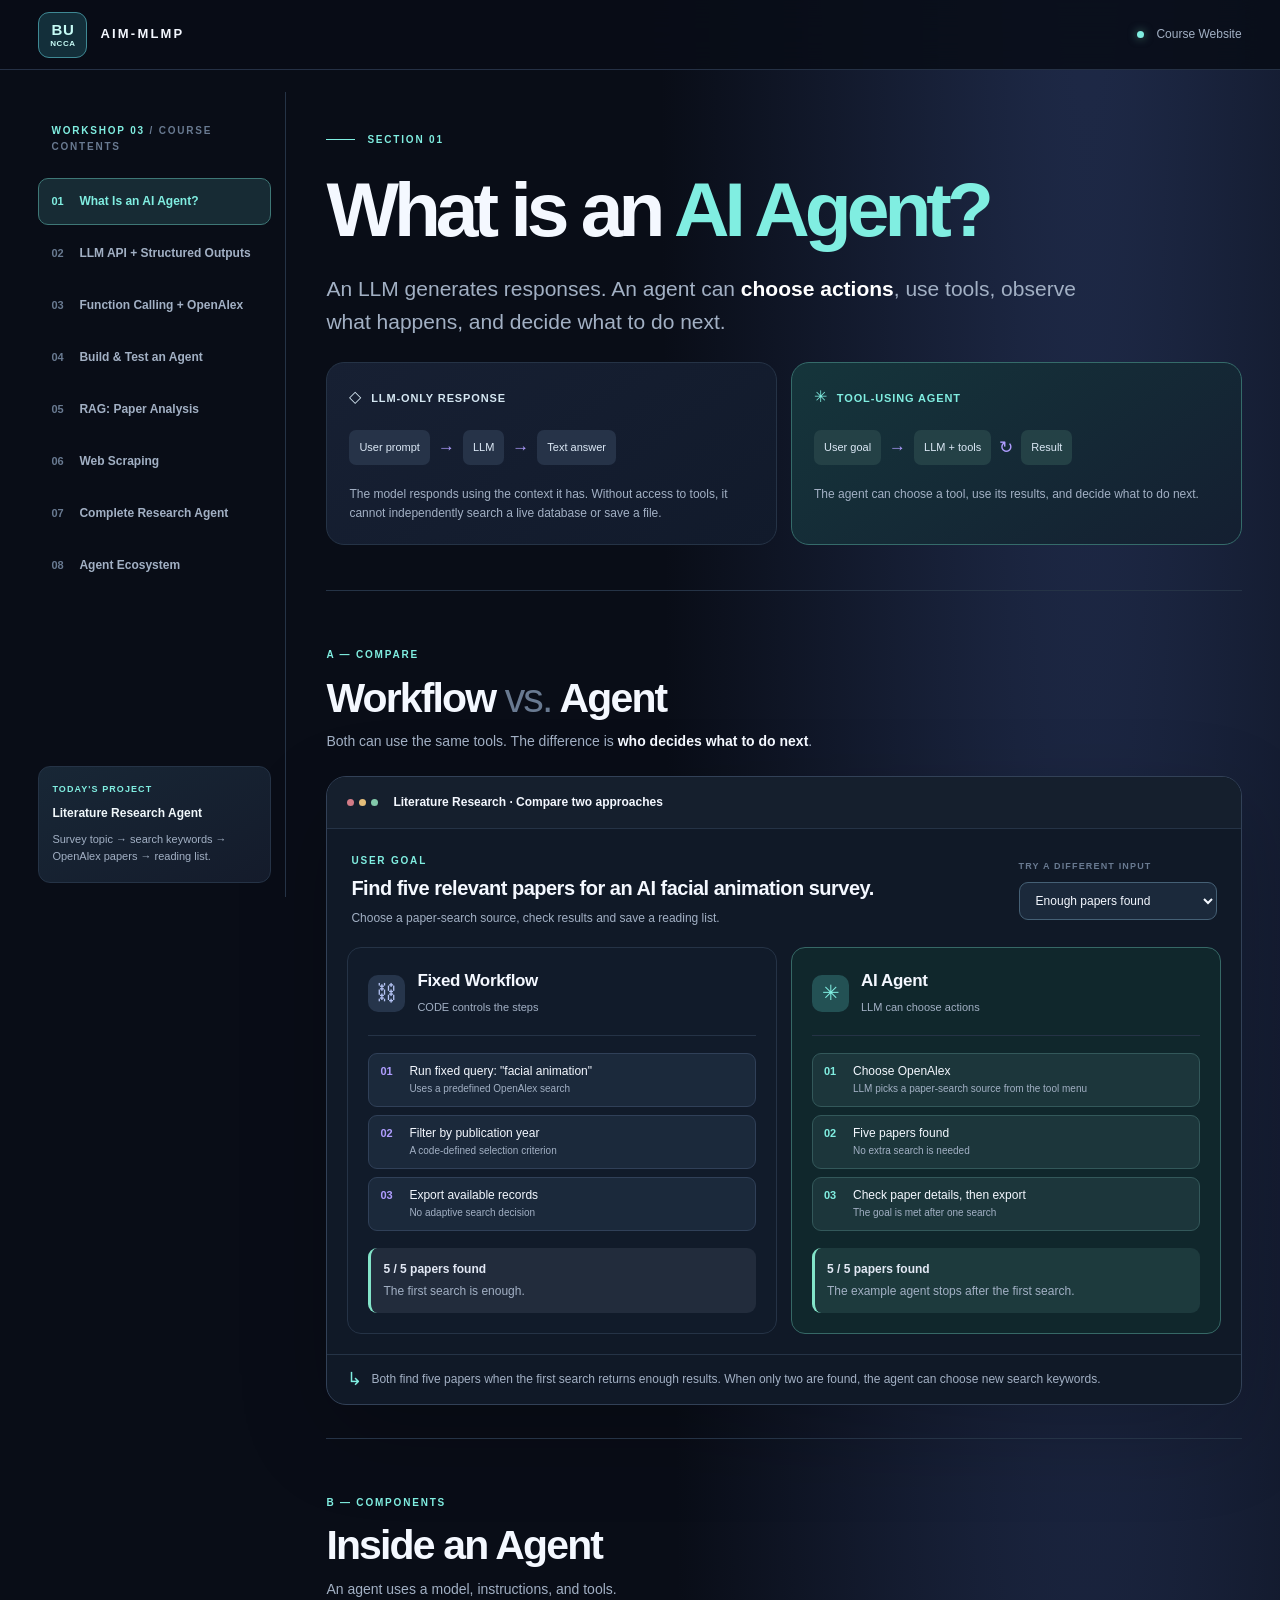
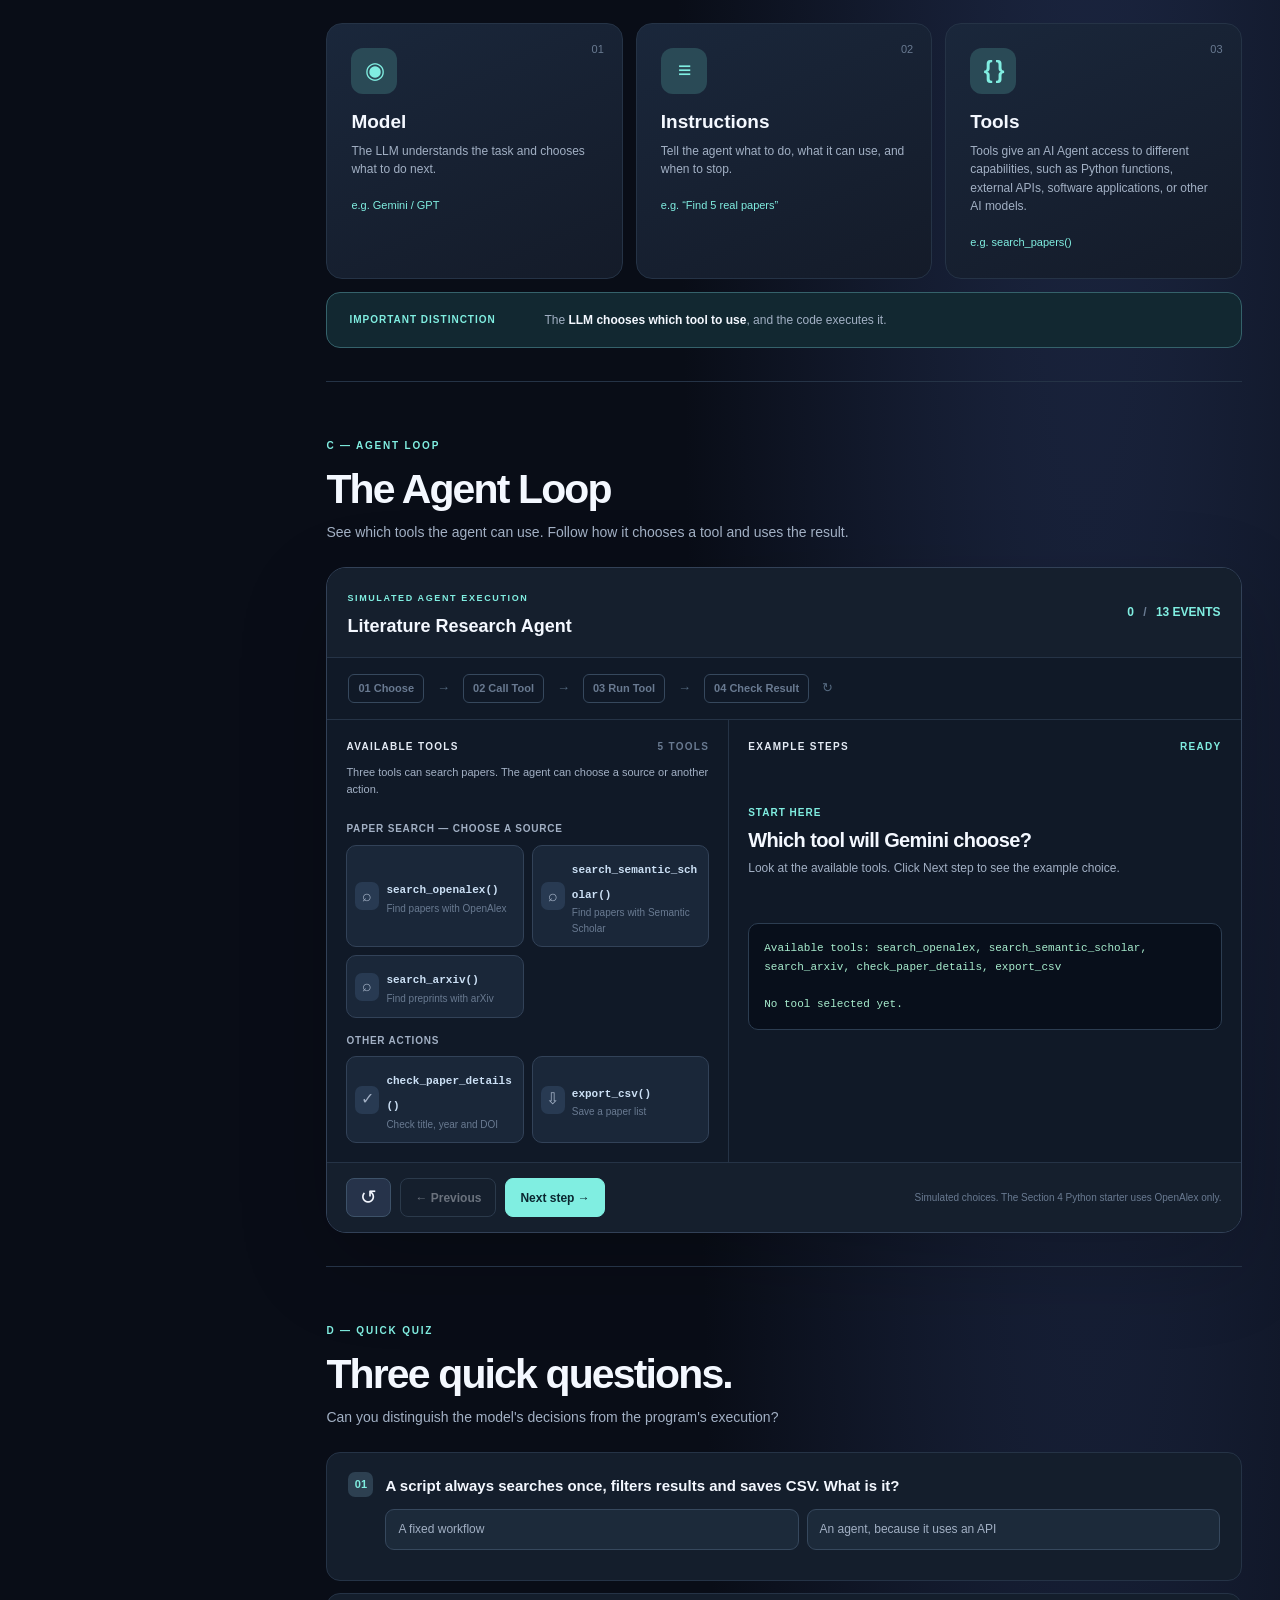
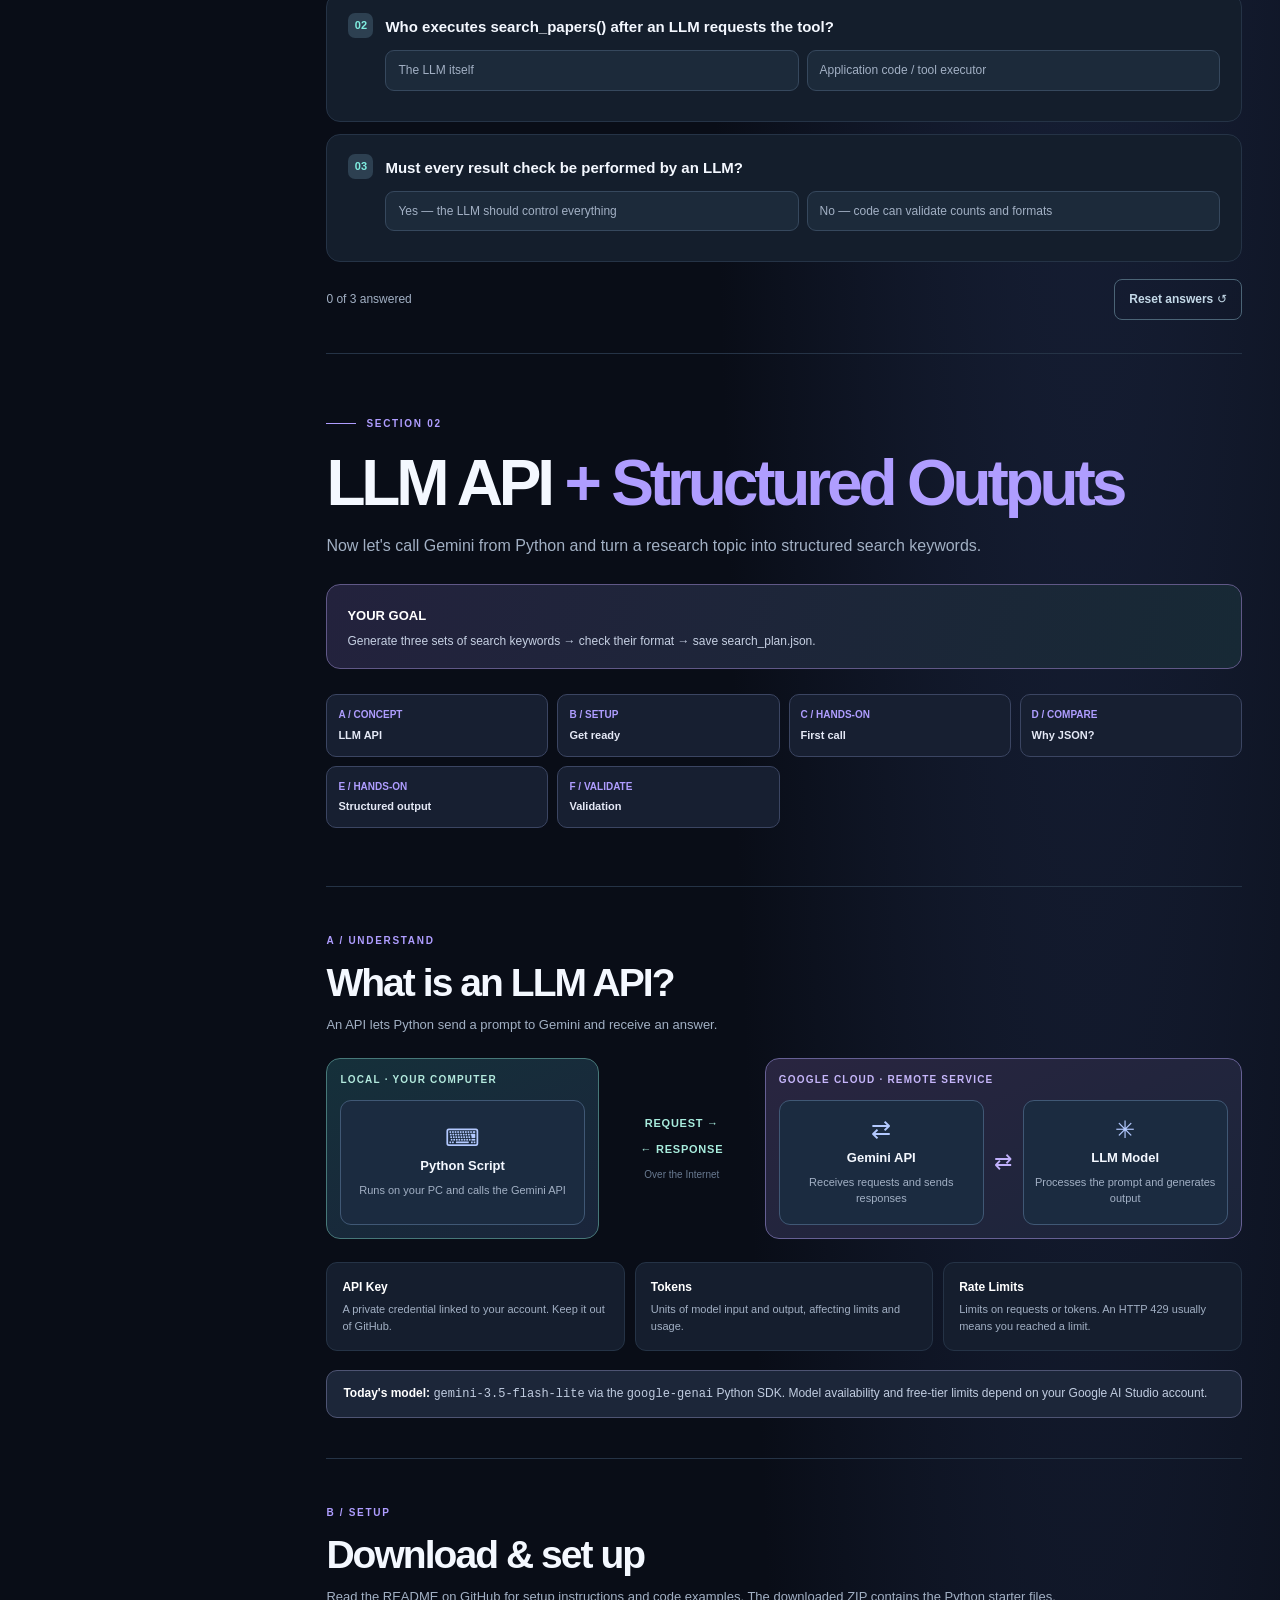
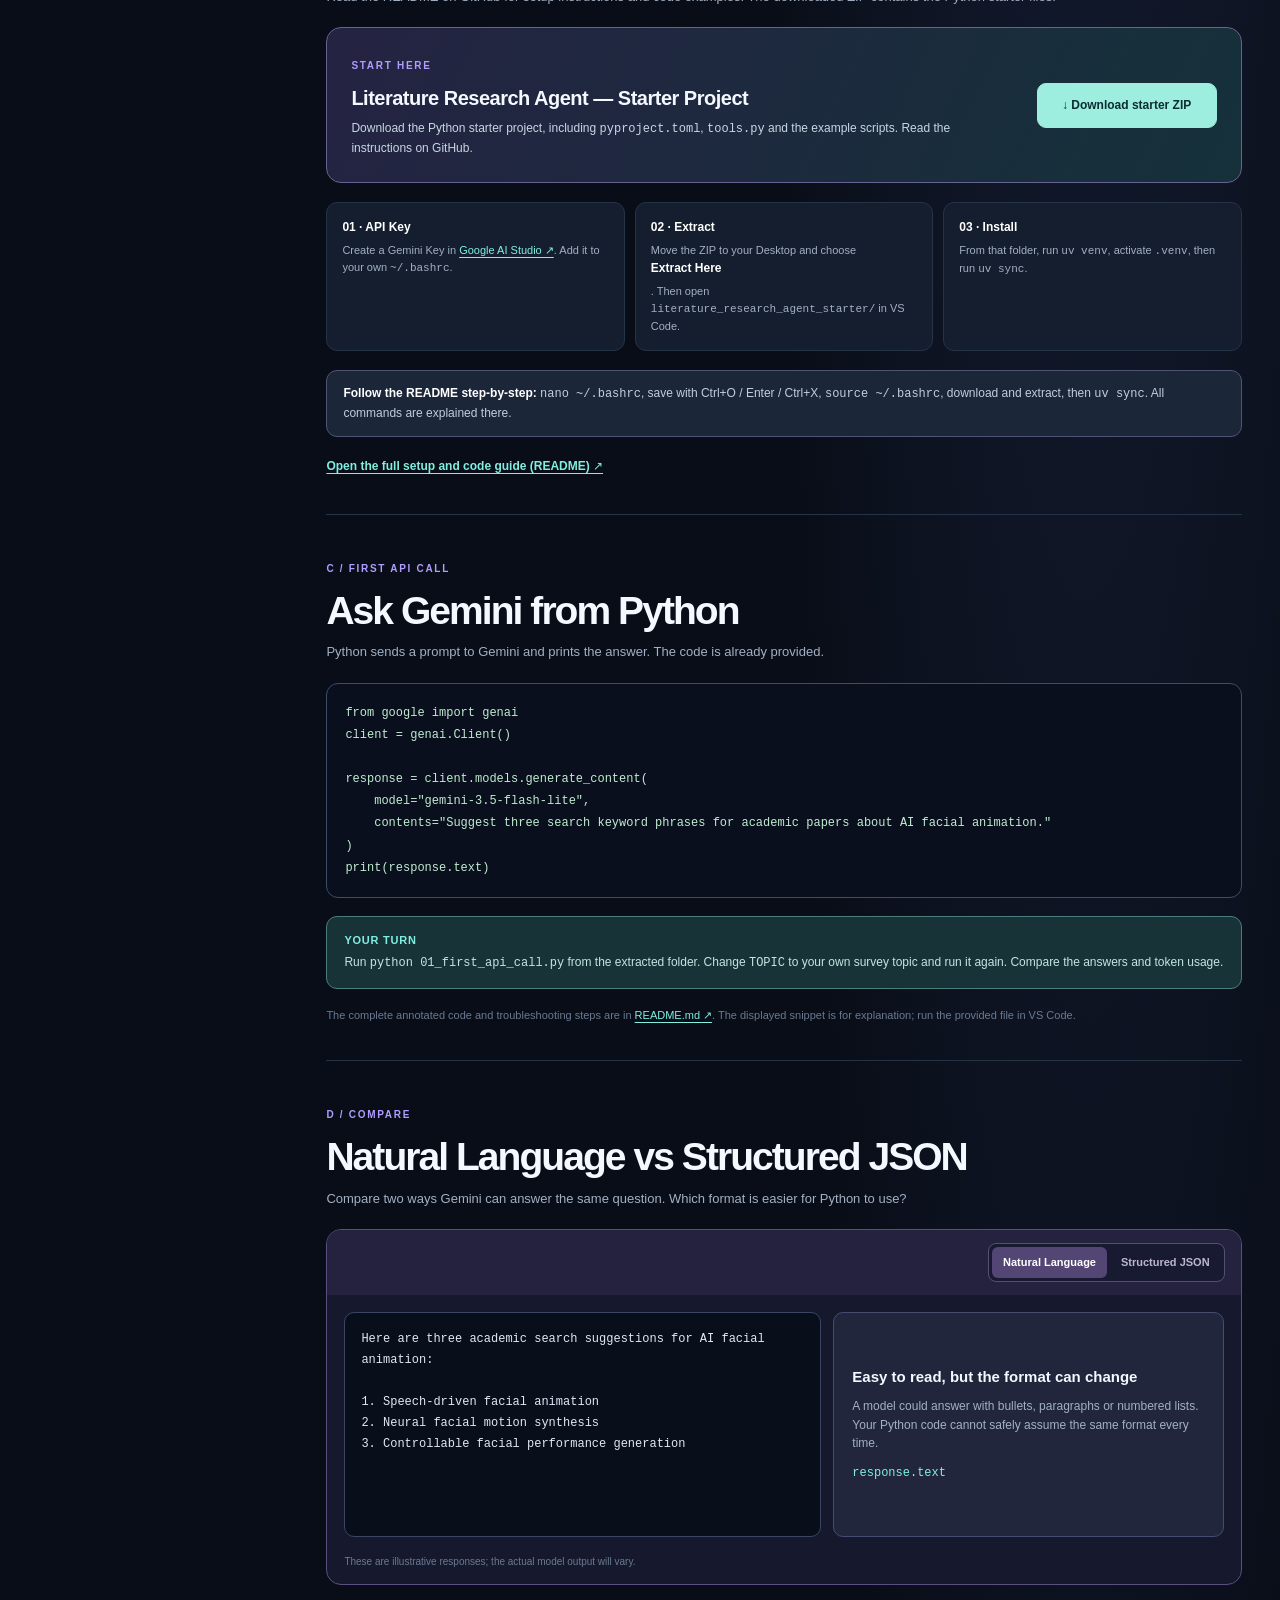
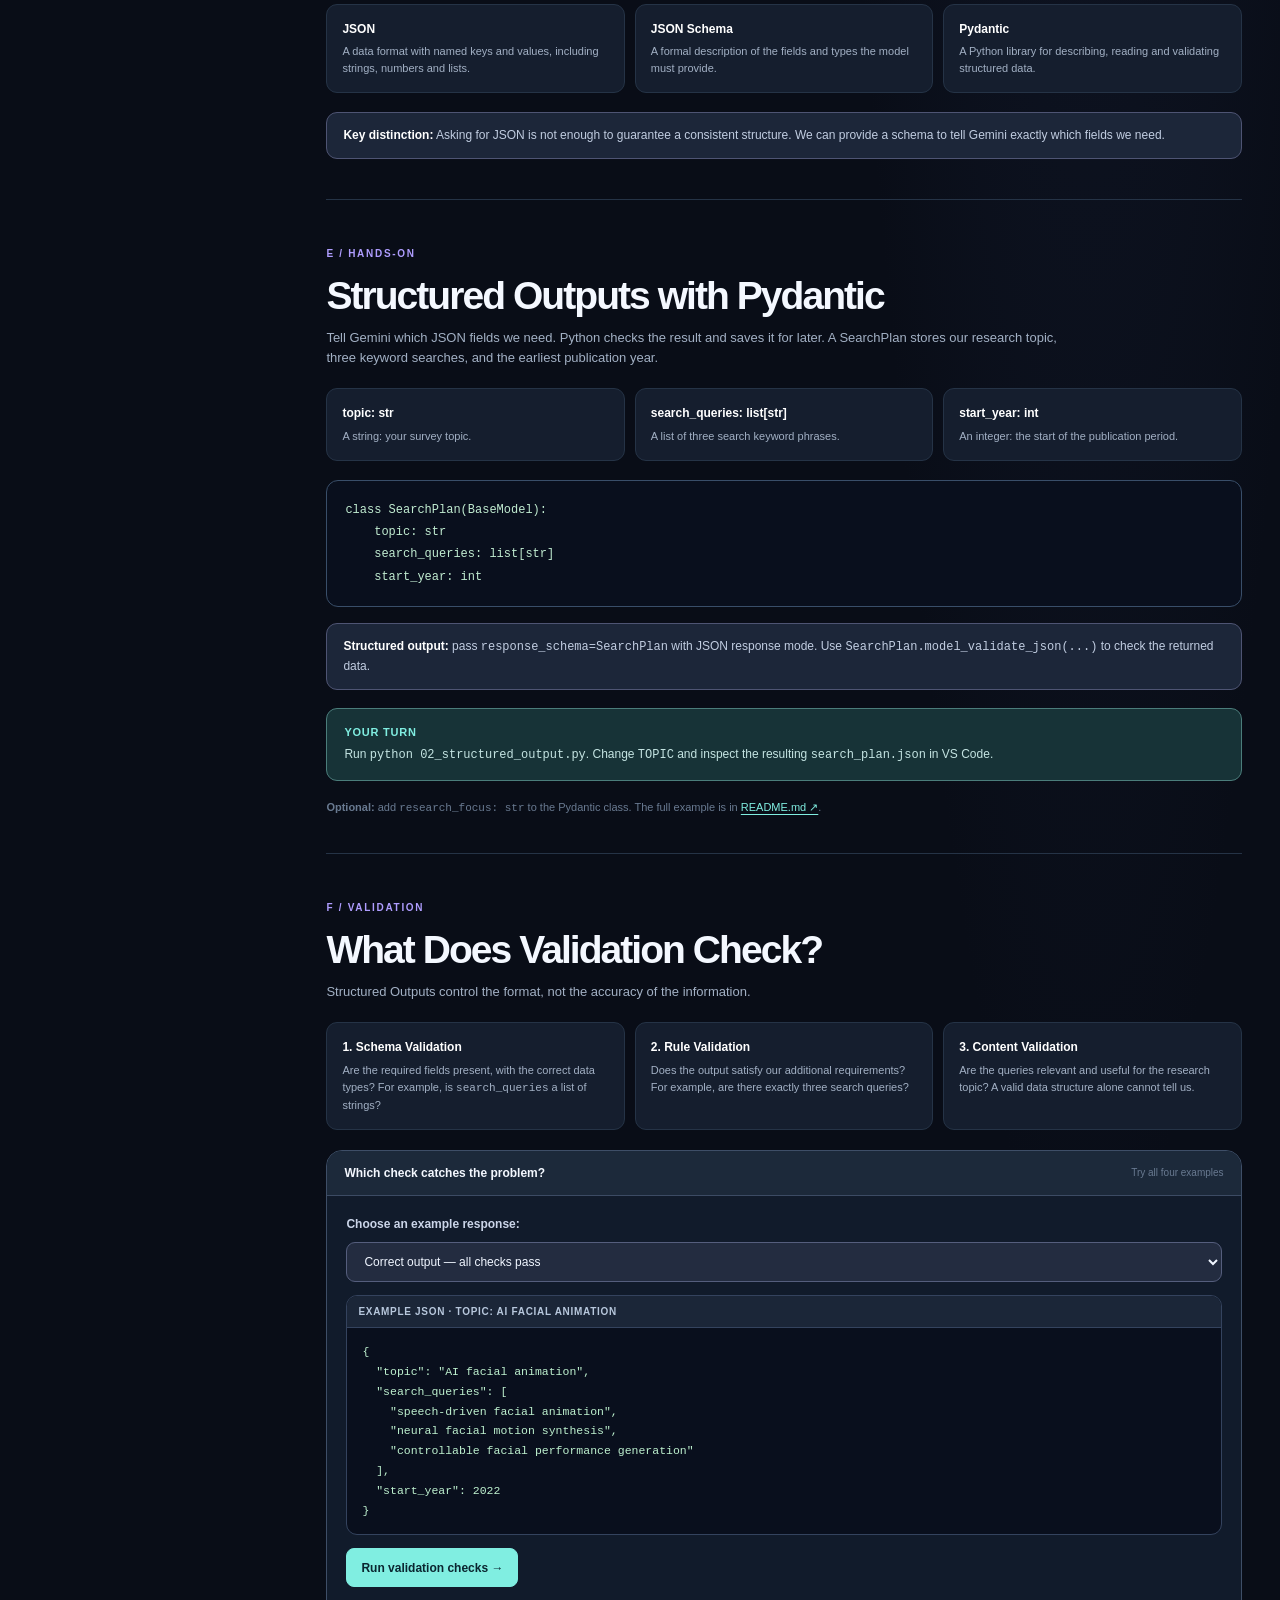
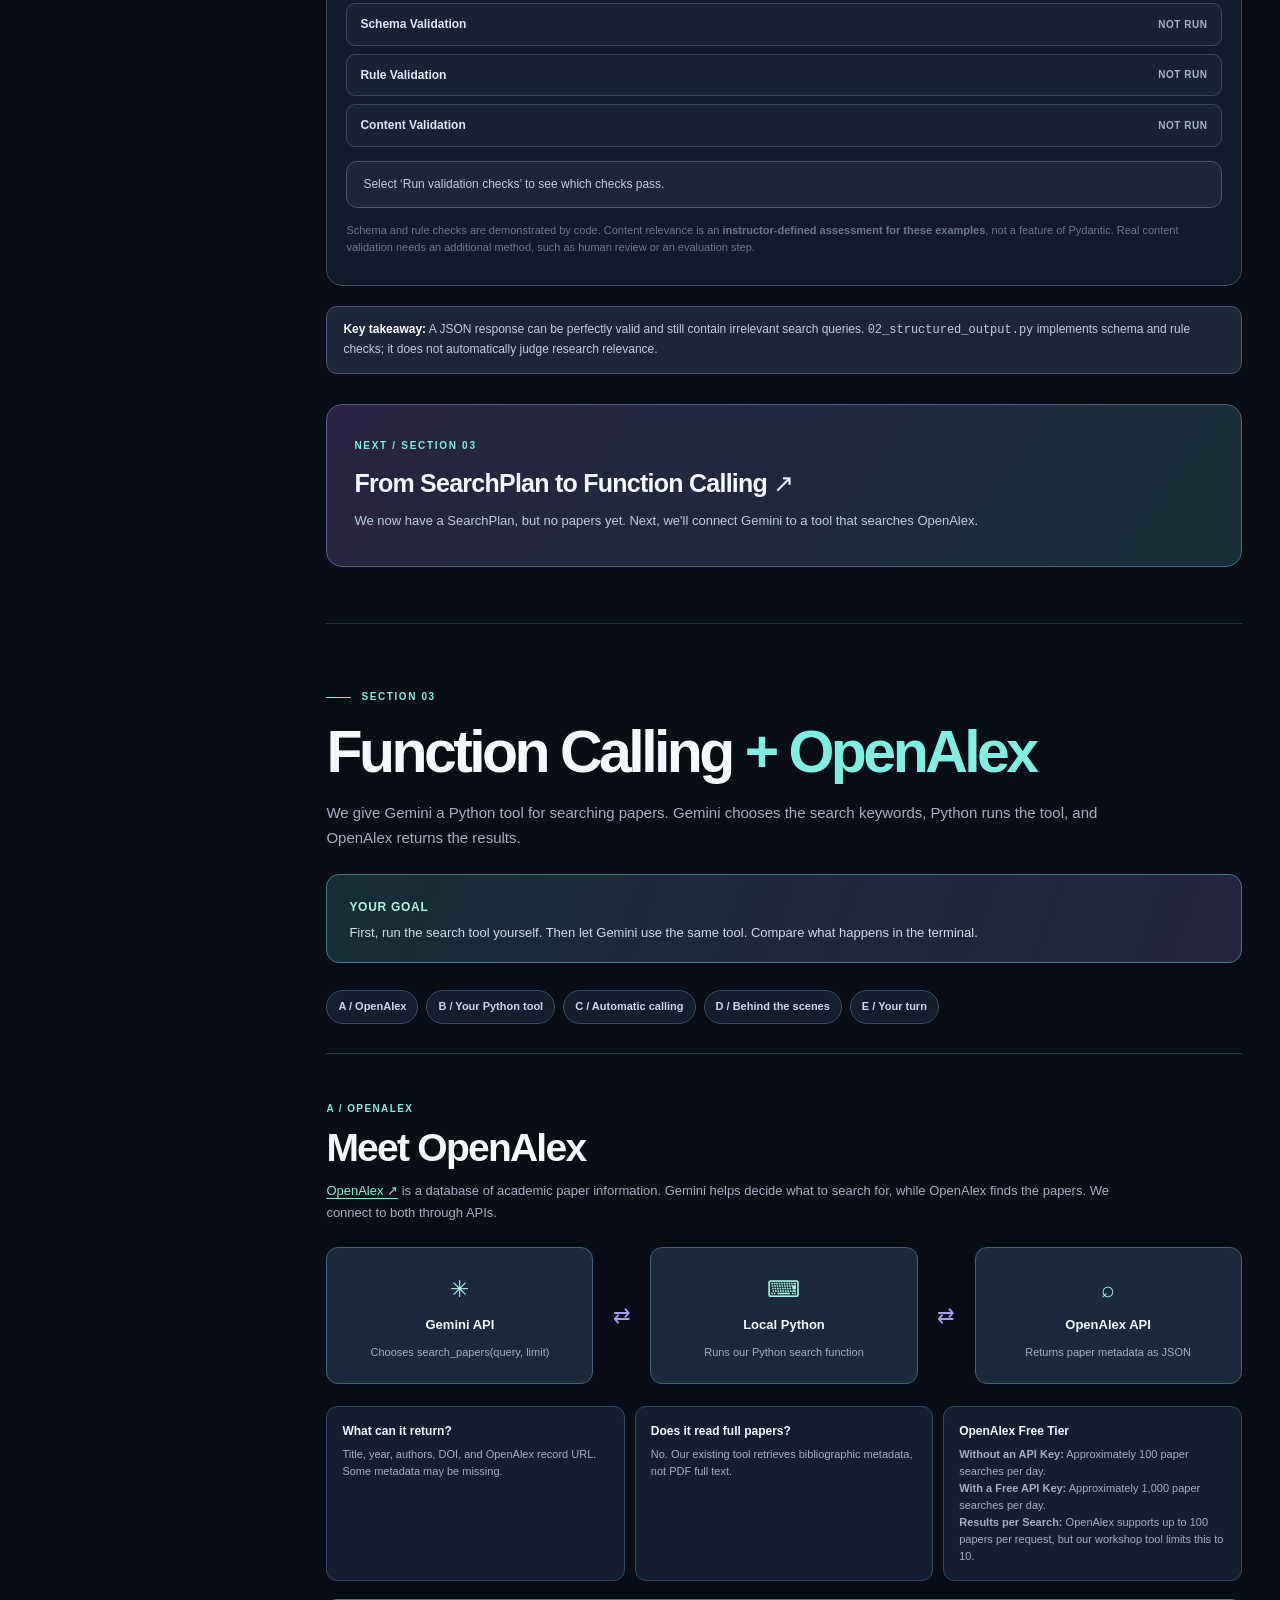
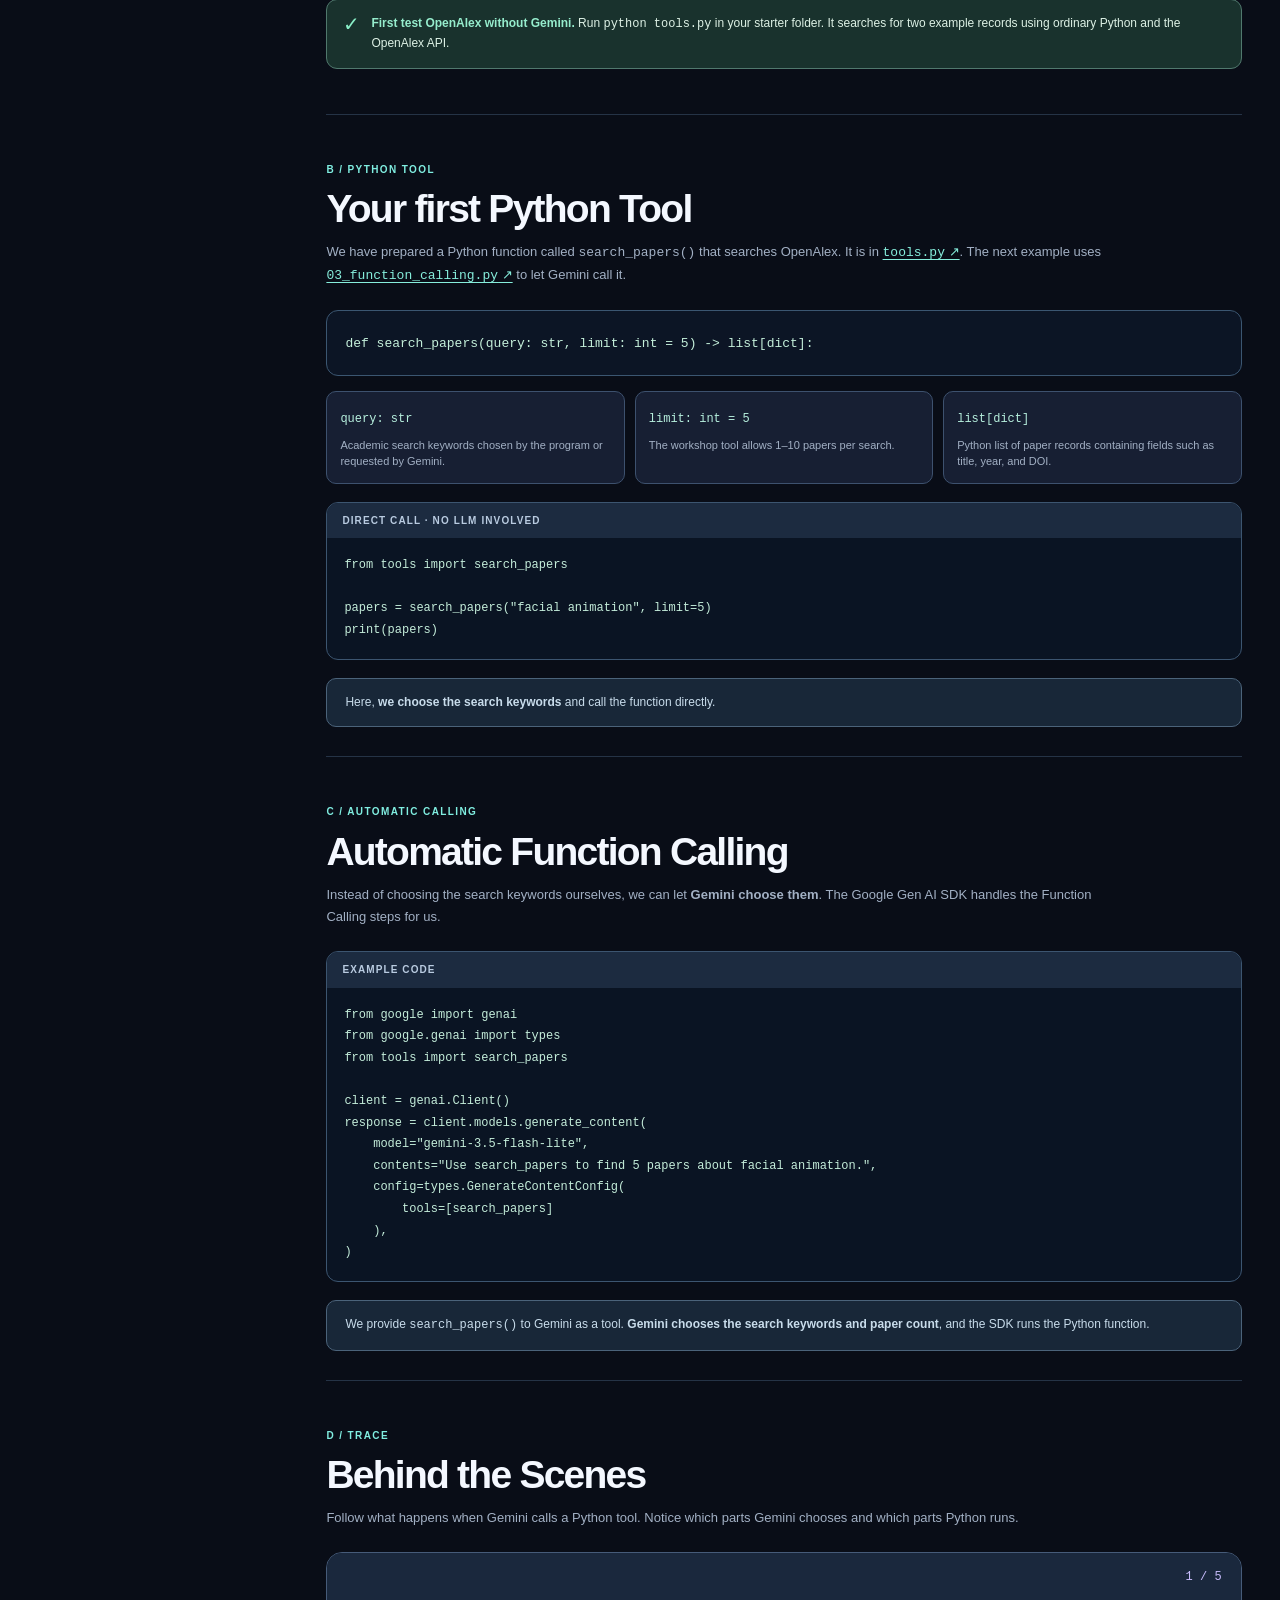
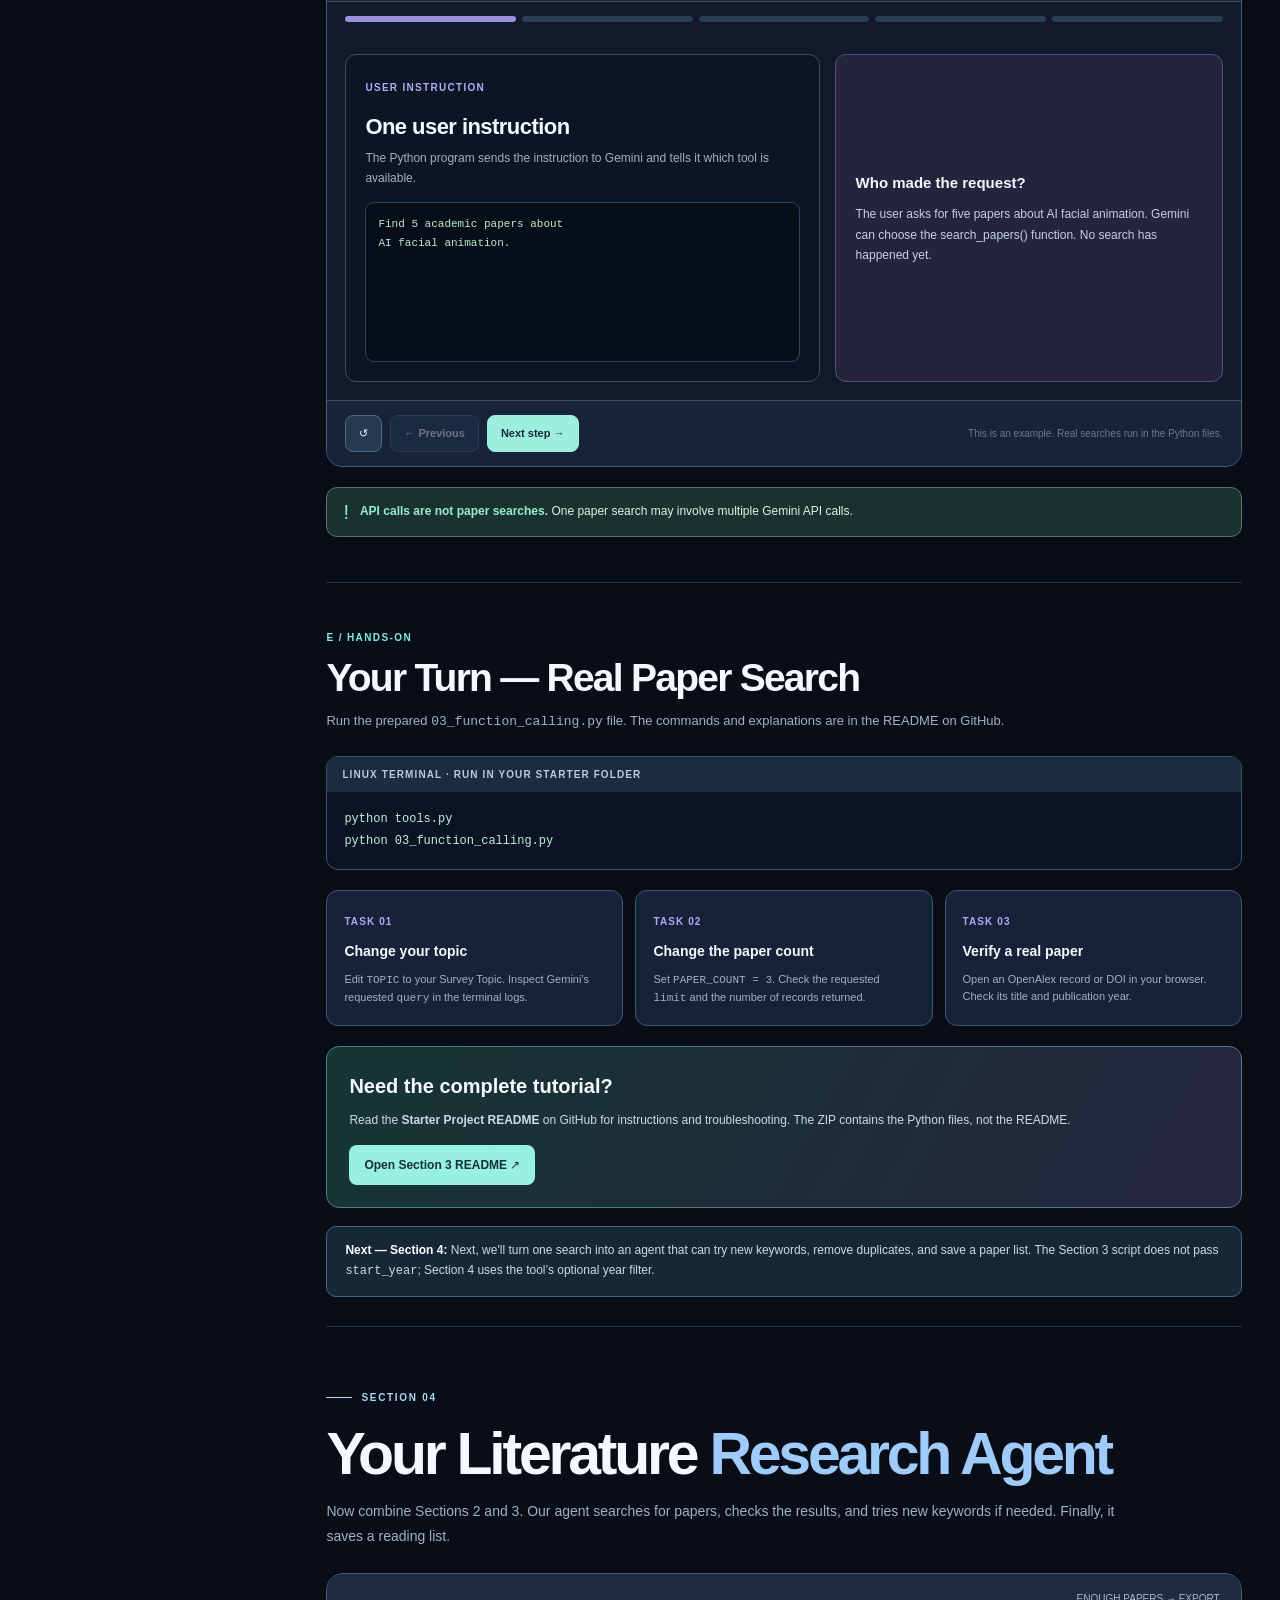
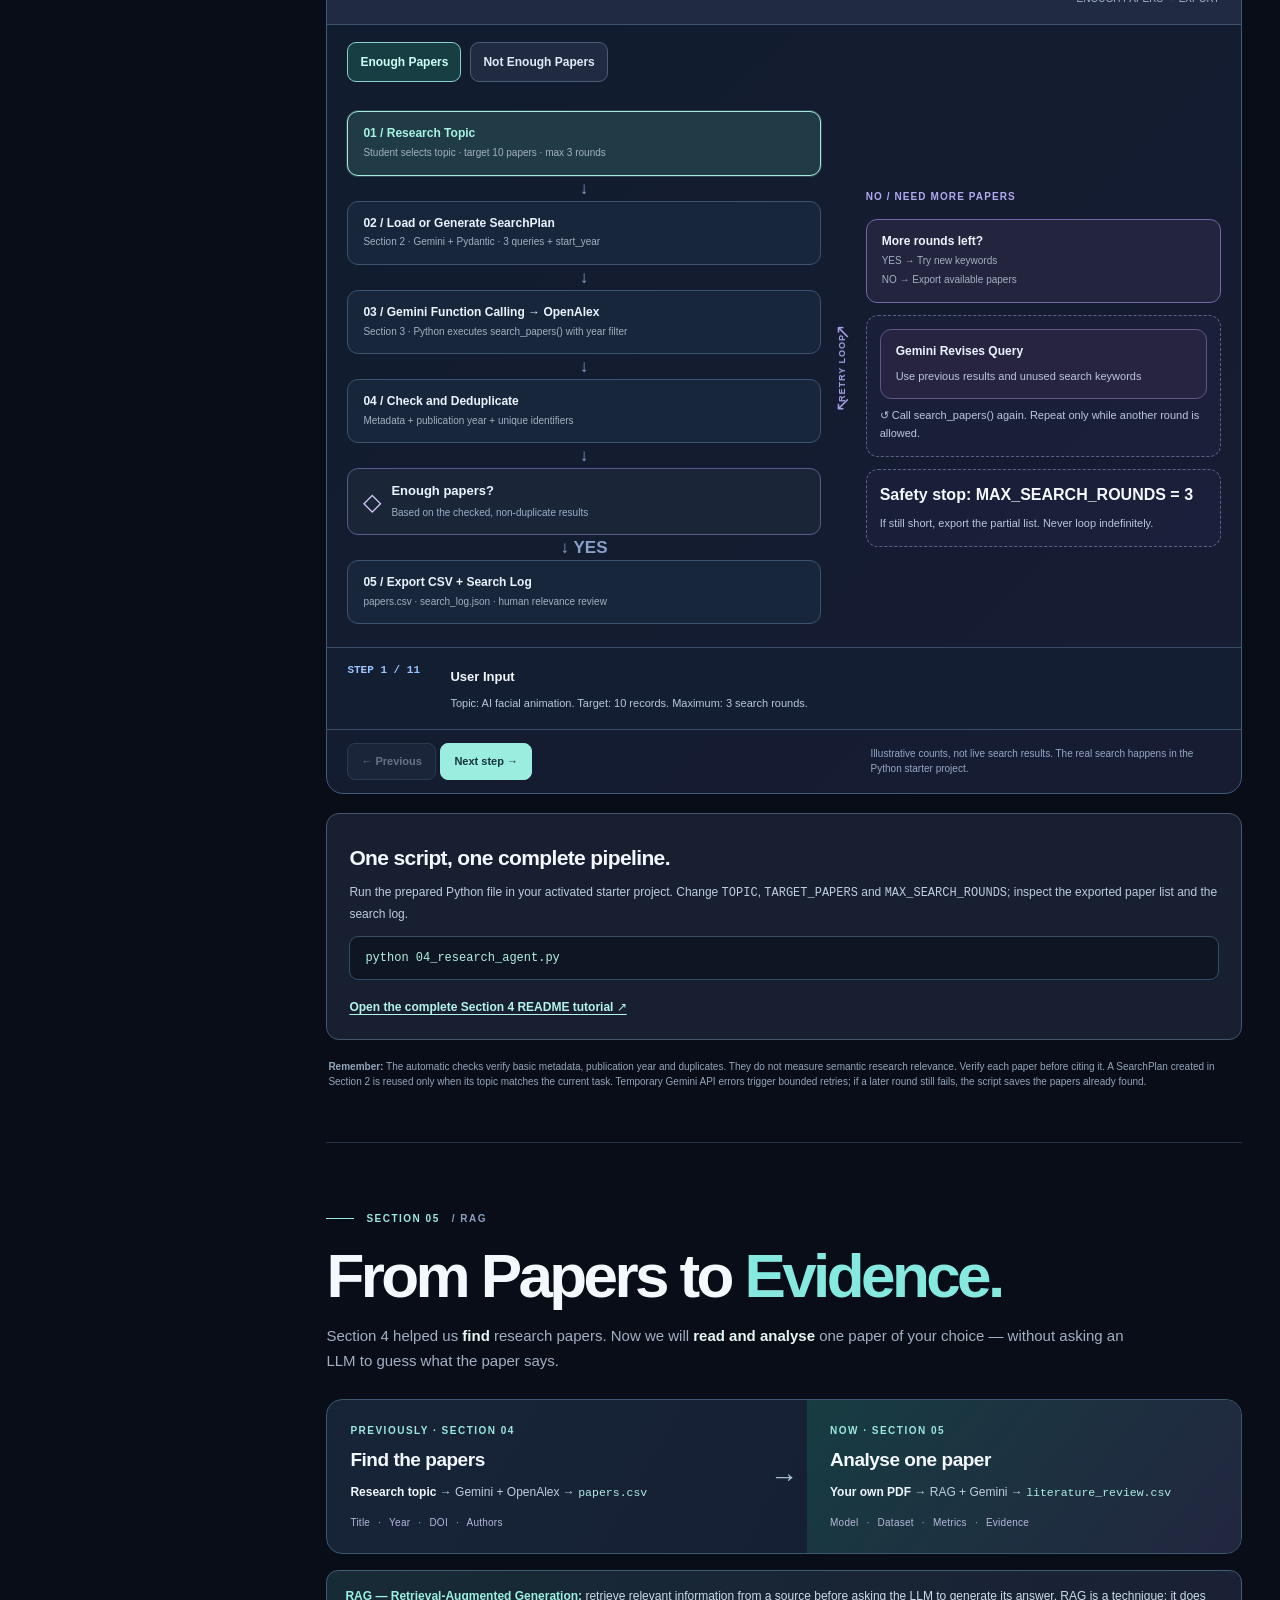
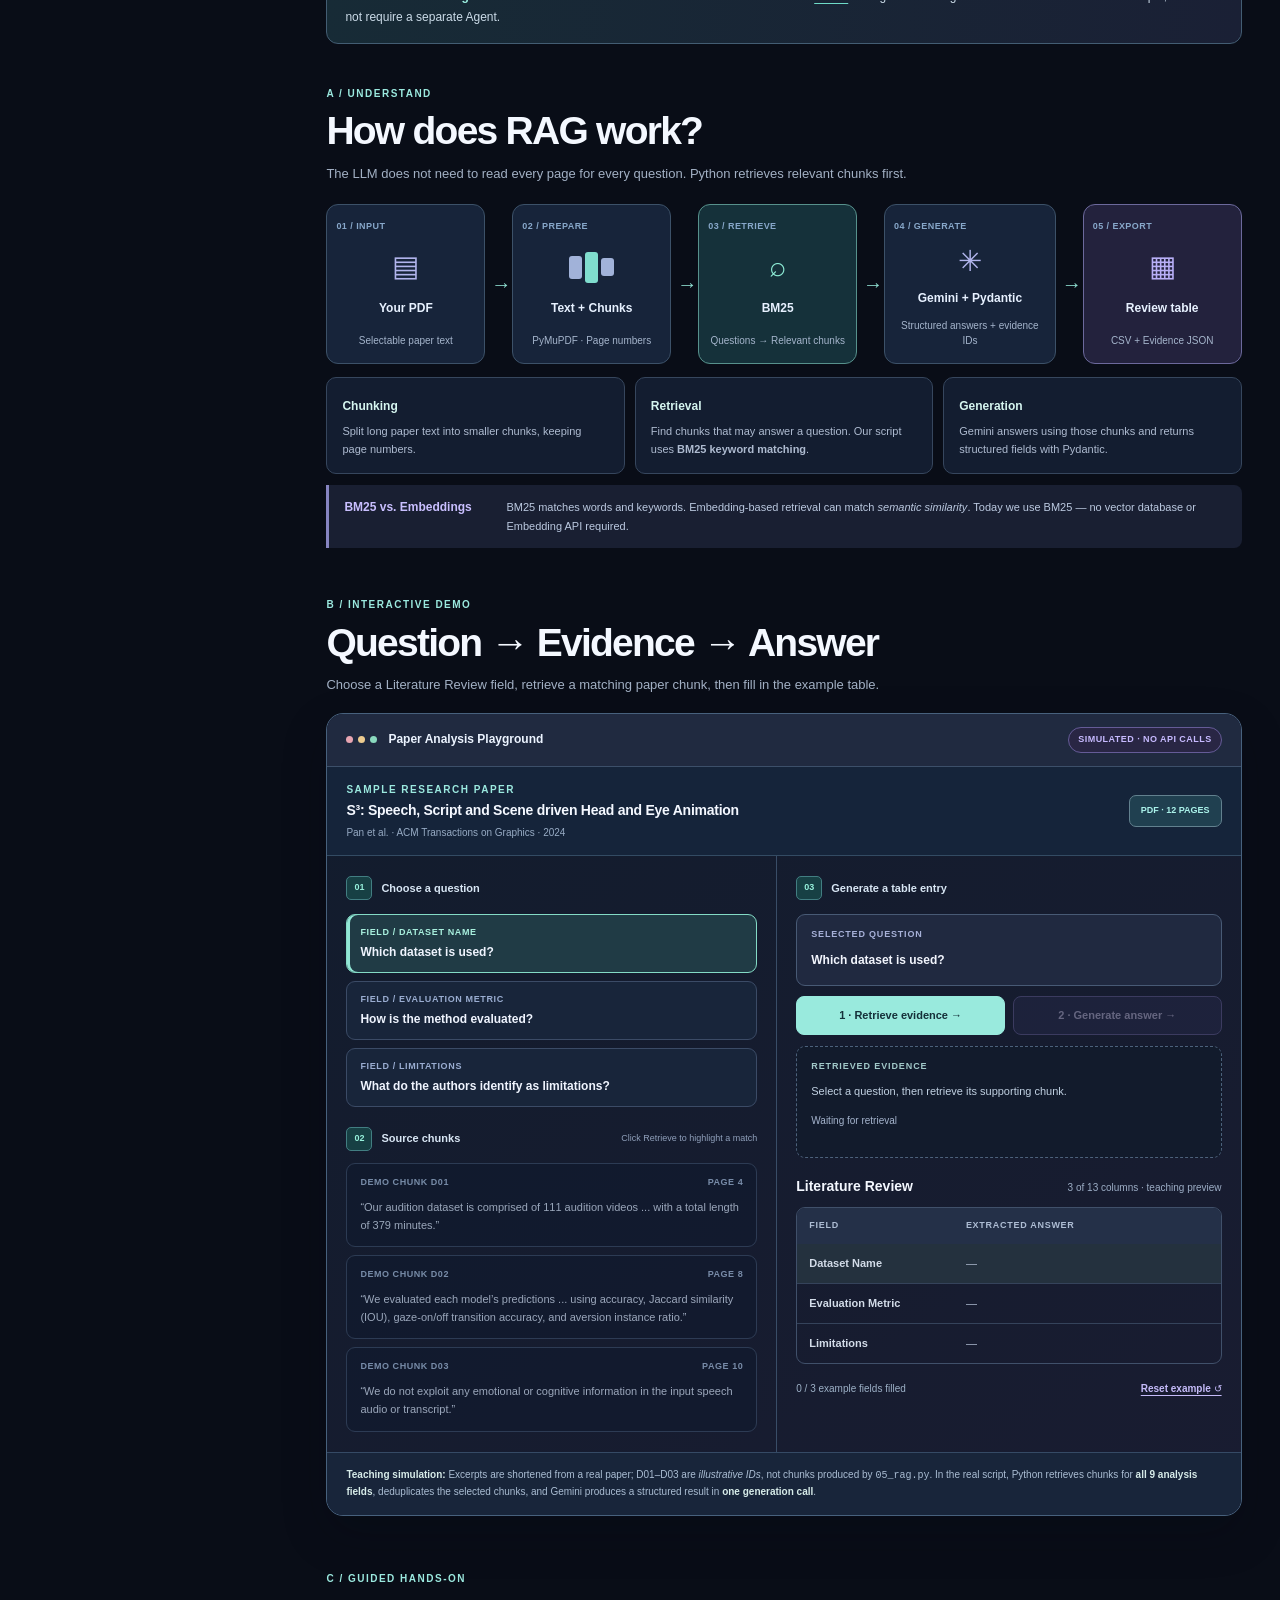
==== docs/workshop03/index.html @ ecc695df "Teach web scraping first, add API-versus-scraping flow and step-by-step HTML walkthrough" ====
<!doctype html>
<html lang="en">
<head>
  <meta charset="utf-8">
  <meta name="viewport" content="width=device-width, initial-scale=1">
  <meta name="color-scheme" content="dark">
  <meta name="description" content="AI Agent concepts, Gemini API, Python examples and structured JSON with Pydantic.">
  <title>Building an AI Agent · Workshop 03</title>
  <link rel="stylesheet" href="./styles.css">
  <link rel="stylesheet" href="./section02.css">
  <link rel="stylesheet" href="./section03.css">
  <link rel="stylesheet" href="./section04.css">
  <link rel="stylesheet" href="./section05.css">
  <link rel="stylesheet" href="./section06.css">
  <link rel="stylesheet" href="./branding.css">
  <script src="./app.js" defer></script>
  <script src="./section02.js" defer></script>
  <script src="./section03.js" defer></script>
  <script src="./section04.js" defer></script>
  <script src="./section05.js" defer></script>
  <script src="./section06.js" defer></script>
</head>
<body>
  <div class="ambient ambient-one" aria-hidden="true"></div>
  <div class="ambient ambient-two" aria-hidden="true"></div>
  <header class="topbar">
    <a class="brand" href="#top" aria-label="AIM-MLMP, back to top">
      <span class="brand-mark"><strong>BU</strong><span>NCCA</span></span>
      <span class="brand-text">AIM-MLMP</span>
    </a>
    <div class="header-right"><span class="live-dot"></span><span>Course Website</span></div>
  </header>

  <div class="shell" id="top">
    <aside class="sidebar" aria-label="Workshop 03 sections">
      <div class="sidebar-title">WORKSHOP 03 <span> / COURSE CONTENTS</span></div>
      <nav class="side-nav">
        <a href="#intro" class="nav-item active"><span class="nav-num">01</span>What Is an AI Agent?</a>
        <a href="#s2-start" class="nav-item"><span class="nav-num">02</span>LLM API + Structured Outputs</a>
        <a href="#s3" class="nav-item"><span class="nav-num">03</span>Function Calling + OpenAlex</a>
        <a href="#s4" class="nav-item"><span class="nav-num">04</span>Build &amp; Test an Agent</a>
        <a href="#s5" class="nav-item"><span class="nav-num">05</span>RAG: Paper Analysis</a>
        <a href="#s6" class="nav-item"><span class="nav-num">06</span>Web Scraping</a>
        <a href="#s7" class="nav-item"><span class="nav-num">07</span>Complete Research Agent</a>
        <a href="#s8" class="nav-item"><span class="nav-num">08</span>Agent Ecosystem</a>
      </nav>
      <div class="sidebar-bottom">
        <span class="sidebar-card-eyebrow">TODAY'S PROJECT</span>
        <strong>Literature Research Agent</strong>
        <p>Survey topic → search keywords → OpenAlex papers → reading list.</p>
      </div>
    </aside>

    <main class="main">
      <section class="hero" id="intro">
        <div class="eyebrow"><span class="eyebrow-line"></span> SECTION 01 </div>
        <h1>What is an <em>AI Agent?</em></h1>
        <p class="lede">An LLM generates responses. An agent can <strong>choose actions</strong>, use tools, observe what happens, and decide what to do next.</p>
        
        <div class="intro-comparison">
          <article class="simple-card">
            <div class="card-label"><span class="mini-symbol">◇</span> LLM-ONLY RESPONSE</div>
            <div class="mini-flow"><span>User prompt</span><b>→</b><span>LLM</span><b>→</b><span>Text answer</span></div>
            <p>The model responds using the context it has. Without access to tools, it cannot independently search a live database or save a file.</p>
          </article>
          <article class="simple-card accent-card">
            <div class="card-label"><span class="mini-symbol">✳</span> TOOL-USING AGENT</div>
            <div class="mini-flow"><span>User goal</span><b>→</b><span>LLM + tools</span><b>↻</b><span>Result</span></div>
            <p>The agent can choose a tool, use its results, and decide what to do next.</p>
          </article>
        </div>
      </section>

      <section class="lesson-section" id="comparison">
        <div class="section-top"><div><span class="section-index">A — COMPARE</span><h2>Workflow <span>vs.</span> Agent</h2><p>Both can use the same tools. The difference is <strong>who decides what to do next</strong>.</p></div></div>
        <div class="playground">
          <div class="playground-header">
            <div class="header-heading"><span class="window-dots"><i></i><i></i><i></i></span><strong>Literature Research · Compare two approaches</strong></div>
          </div>
          <div class="scenario-banner">
            <div><div class="small-label">USER GOAL</div><h3 id="scenario-goal">Find five relevant papers for an AI facial animation survey.</h3><p id="scenario-caption">The agent has access to academic search, verification and export tools.</p></div>
            <label class="condition-picker"><span>TRY A DIFFERENT INPUT</span><select id="scenario-condition" aria-label="Select a test condition"><option value="sufficient">Enough papers found</option><option value="sparse">Few papers found</option></select></label>
          </div>
          <div class="comparison-grid">
            <article class="comparison-panel fixed">
              <div class="compare-heading"><div class="compare-icon">⛓</div><div><h3>Fixed Workflow</h3><span>CODE controls the steps</span></div></div>
              <div id="workflow-steps" class="steps"></div>
              <div id="workflow-output" class="comparison-outcome" aria-live="polite"></div>
            </article>
            <article class="comparison-panel adaptive">
              <div class="compare-heading"><div class="compare-icon">✳</div><div><h3>AI Agent</h3><span>LLM can choose actions</span></div></div>
              <div id="agent-steps" class="steps"></div>
              <div id="agent-output" class="comparison-outcome" aria-live="polite"></div>
            </article>
          </div>
          <div class="playground-bottom">
            <span class="compare-takeaway"><span class="takeaway-mark">↳</span><span id="compare-takeaway">Workflow: follow developer-written rules. Agent: choose the next action from results.</span></span>
          </div>
        </div>
      </section>

      <section class="lesson-section" id="anatomy">
        <div class="section-top"><div><span class="section-index">B — COMPONENTS</span><h2>Inside an Agent</h2><p>An agent uses a model, instructions, and tools.</p></div></div>
        <div class="anatomy-grid">
          <article class="anatomy-card"><span class="anatomy-no">01</span><div class="anatomy-icon">◉</div><h3>Model</h3><p>The LLM understands the task and chooses what to do next.</p><small>e.g. Gemini / GPT</small></article>
          <article class="anatomy-card"><span class="anatomy-no">02</span><div class="anatomy-icon">≡</div><h3>Instructions</h3><p>Tell the agent what to do, what it can use, and when to stop.</p><small>e.g. “Find 5 real papers”</small></article>
          <article class="anatomy-card"><span class="anatomy-no">03</span><div class="anatomy-icon">{ }</div><h3>Tools</h3><p>Tools give an AI Agent access to different capabilities, such as Python functions, external APIs, software applications, or other AI models.</p><small>e.g. search_papers()</small></article>
        </div>
        <div class="fineprint"><span>IMPORTANT DISTINCTION</span><p>The <strong>LLM chooses which tool to use</strong>, and the code executes it.</p></div>
      </section>

      <section class="lesson-section" id="loop">
        <div class="section-top"><div><span class="section-index">C — AGENT LOOP</span><h2>The Agent Loop</h2><p>See which tools the agent can use. Follow how it chooses a tool and uses the result.</p></div></div>
        <div class="loop-lab">
          <div class="lab-topline">
            <div><span class="lab-overline">SIMULATED AGENT EXECUTION</span><h3 id="loop-task-title">Literature Research Agent</h3></div>
            <div class="step-counter"><span id="step-position">0</span> <span>/</span> <span id="step-total">0</span> EVENTS</div>
          </div>
          <div class="loop-stages" id="loop-stages">
            <span data-phase="choose">01 Choose</span><b>→</b><span data-phase="request">02 Call Tool</span><b>→</b><span data-phase="execute">03 Run Tool</span><b>→</b><span data-phase="observe">04 Check Result</span><b>↻</b>
          </div>
          <div class="lab-columns">
            <div class="tool-palette">
              <div class="pane-heading"><span>AVAILABLE TOOLS</span><span id="tool-count">5 TOOLS</span></div>
              <p class="pane-sub">Three tools can search papers. The agent can choose a source or another action.</p>
              <div id="tool-list" class="tool-list"></div>
              
            </div>
            <div class="execution-pane">
              <div class="pane-heading"><span>EXAMPLE STEPS</span><span id="trace-status" class="trace-status">READY</span></div>
              <div class="trace-body" id="trace-body" aria-live="polite"></div>
              <div class="trace-terminal"><pre id="trace-json">Select “Next step” to start the simulation.</pre></div>
            </div>
          </div>
          <div class="lab-controls">
            <div class="control-buttons">
              <button id="loop-reset" class="icon-button" type="button" title="Restart" aria-label="Restart simulation">↺</button>
              <button id="loop-back" class="button-outline" type="button" disabled>← Previous</button>
              <button id="loop-next" class="button-primary" type="button">Next step →</button>
            </div>
            <div class="lab-key">Simulated choices. The Section 4 Python starter uses OpenAlex only.</div>
          </div>
        </div>
      </section>

      <section class="lesson-section quiz-section" id="quiz">
        <div class="section-top"><div><span class="section-index">D — QUICK QUIZ</span><h2>Three quick questions.</h2><p>Can you distinguish the model's decisions from the program's execution?</p></div></div>
        <div class="quiz-grid" id="quiz-grid"></div>
        <div class="quiz-footer"><div id="quiz-score" aria-live="polite">Answer all three to see your score.</div><button type="button" id="quiz-retry" class="secondary-action">Reset answers ↺</button></div>
      </section>

      <section class="s2-intro" id="s2-start">
  <div class="s2-eyebrow">SECTION 02</div>
  <h2>LLM API <em>+ Structured Outputs</em></h2>
  <p>Now let's call Gemini from Python and turn a research topic into structured search keywords.</p>
  <div class="s2-objective"><div><strong>YOUR GOAL</strong><p>Generate three sets of search keywords → check their format → save search_plan.json.</p></div></div>
  <div class="s2-route" aria-label="Lesson overview">
    <a href="#s2-api"><span>A / CONCEPT</span>LLM API</a>
    <a href="#s2-setup"><span>B / SETUP</span>Get ready</a>
    <a href="#s2-call"><span>C / HANDS-ON</span>First call</a>
    <a href="#s2-format"><span>D / COMPARE</span>Why JSON?</a>
    <a href="#s2-schema"><span>E / HANDS-ON</span>Structured output</a>
    <a href="#s2-check"><span>F / VALIDATE</span>Validation</a>
  </div>
</section>


<section class="s2-section" id="s2-api">
  <div class="s2-section-head"><div><span class="s2-index">A / UNDERSTAND</span><h3>What is an LLM API?</h3><p>An API lets Python send a prompt to Gemini and receive an answer.</p></div></div>
  <div class="s2-client-cloud" role="img" aria-label="The Python program runs locally on your computer. It sends an API request over the internet to Google's cloud, where the Gemini API connects to the LLM model. The response travels back to Python.">
    <div class="s2-zone s2-local-zone">
      <span class="s2-zone-label">LOCAL · YOUR COMPUTER</span>
      <div class="s2-zone-content">
        <span class="s2-big-icon" aria-hidden="true">⌨</span>
        <b>Python Script</b>
        <small>Runs on your PC and calls the Gemini API</small>
      </div>
    </div>
    <div class="s2-exchange" aria-hidden="true">
      <span>REQUEST →</span>
      <span>← RESPONSE</span>
      <small>Over the Internet</small>
    </div>
    <div class="s2-zone s2-cloud-zone">
      <span class="s2-zone-label">GOOGLE CLOUD · REMOTE SERVICE</span>
      <div class="s2-cloud-parts">
        <div class="s2-zone-content">
          <span class="s2-big-icon" aria-hidden="true">⇄</span>
          <b>Gemini API</b>
          <small>Receives requests and sends responses</small>
        </div>
        <span class="s2-cloud-arrow" aria-hidden="true">⇄</span>
        <div class="s2-zone-content">
          <span class="s2-big-icon" aria-hidden="true">✳</span>
          <b>LLM Model</b>
          <small>Processes the prompt and generates output</small>
        </div>
      </div>
    </div>
  </div>
  <div class="s2-three">
    <div class="s2-concept"><strong>API Key</strong><p>A private credential linked to your account. Keep it out of GitHub.</p></div>
    <div class="s2-concept"><strong>Tokens</strong><p>Units of model input and output, affecting limits and usage.</p></div>
    <div class="s2-concept"><strong>Rate Limits</strong><p>Limits on requests or tokens. An HTTP 429 usually means you reached a limit.</p></div>
  </div>
  <div class="s2-note"><strong>Today's model:</strong> <code>gemini-3.5-flash-lite</code> via the <code>google-genai</code> Python SDK. Model availability and free-tier limits depend on your Google AI Studio account.</div>
</section>


<section class="s2-section" id="s2-setup">
  <div class="s2-section-head"><div><span class="s2-index">B / SETUP</span><h3>Download &amp; set up</h3><p>Read the README on GitHub for setup instructions and code examples. The downloaded ZIP contains the Python starter files.</p></div></div>
  <div class="s2-download-card">
    <div><span class="s2-index">START HERE</span><h4>Literature Research Agent — Starter Project</h4><p>Download the Python starter project, including <code>pyproject.toml</code>, <code>tools.py</code> and the example scripts. Read the instructions on GitHub.</p></div>
    <a class="s2-download-btn" href="https://github.com/SiaDu/MLMPworkshop/raw/refs/heads/main/workshop03_Building_an_AI_Agent/literature_research_agent_starter.zip" aria-label="Download Literature Research Agent starter ZIP">↓ Download starter ZIP</a>
  </div>
  <div class="s2-three">
    <div class="s2-concept"><strong>01 · API Key</strong><p>Create a Gemini Key in <a href="https://aistudio.google.com/apikey" target="_blank" rel="noopener">Google AI Studio ↗</a>. Add it to your own <code>~/.bashrc</code>.</p></div>
    <div class="s2-concept"><strong>02 · Extract</strong><p>Move the ZIP to your Desktop and choose <strong>Extract Here</strong>. Then open <code>literature_research_agent_starter/</code> in VS Code.</p></div>
    <div class="s2-concept"><strong>03 · Install</strong><p>From that folder, run <code>uv venv</code>, activate <code>.venv</code>, then run <code>uv sync</code>.</p></div>
  </div>
  <div class="s2-note"><strong>Follow the README step-by-step:</strong> <code>nano ~/.bashrc</code>, save with Ctrl+O / Enter / Ctrl+X, <code>source ~/.bashrc</code>, download and extract, then <code>uv sync</code>. All commands are explained there.</div>
  <a class="s2-text-link" href="https://github.com/SiaDu/MLMPworkshop/blob/main/workshop03_Building_an_AI_Agent/literature_research_agent_starter/README.md" target="_blank" rel="noopener">Open the full setup and code guide (README) ↗</a>
</section>


<section class="s2-section" id="s2-call">
  <div class="s2-section-head"><div><span class="s2-index">C / FIRST API CALL</span><h3>Ask Gemini from Python</h3><p>Python sends a prompt to Gemini and prints the answer. The code is already provided.</p></div></div>
  <div class="s2-minimal-code">
    
    <pre><code>from google import genai
client = genai.Client()

response = client.models.generate_content(
    model="gemini-3.5-flash-lite",
    contents="Suggest three search keyword phrases for academic papers about AI facial animation."
)
print(response.text)</code></pre>
  </div>
  <div class="s2-activity"><strong>YOUR TURN</strong><p>Run <code>python 01_first_api_call.py</code> from the extracted folder. Change <code>TOPIC</code> to your own survey topic and run it again. Compare the answers and token usage.</p></div>
  <p class="s2-caption">The complete annotated code and troubleshooting steps are in <a href="https://github.com/SiaDu/MLMPworkshop/blob/main/workshop03_Building_an_AI_Agent/literature_research_agent_starter/README.md" target="_blank" rel="noopener">README.md ↗</a>. The displayed snippet is for explanation; run the provided file in VS Code.</p>
</section>

<section class="s2-section" id="s2-format">
  <div class="s2-section-head"><div><span class="s2-index">D / COMPARE</span><h3>Natural Language vs Structured JSON</h3><p>Compare two ways Gemini can answer the same question. Which format is easier for Python to use?</p></div></div>
  <div class="s2-demo">
    <div class="s2-demo-top"><div class="s2-tabs" role="group" aria-label="Choose response format"><button type="button" class="active" data-s2-preview="natural" aria-pressed="true">Natural Language</button><button type="button" data-s2-preview="json" aria-pressed="false">Structured JSON</button></div></div>
    <div class="s2-demo-body"><pre class="s2-response" id="s2-example-response" aria-live="polite"></pre><div class="s2-demo-explain"><b id="s2-example-title"></b><p id="s2-example-detail"></p><code id="s2-example-field"></code></div></div>
    <div class="s2-demo-footnote">These are illustrative responses; the actual model output will vary.</div>
  </div>
  <div class="s2-three">
    <div class="s2-concept"><strong>JSON</strong><p>A data format with named keys and values, including strings, numbers and lists.</p></div>
    <div class="s2-concept"><strong>JSON Schema</strong><p>A formal description of the fields and types the model must provide.</p></div>
    <div class="s2-concept"><strong>Pydantic</strong><p>A Python library for describing, reading and validating structured data.</p></div>
  </div>
  <div class="s2-note"><strong>Key distinction:</strong> Asking for JSON is not enough to guarantee a consistent structure. We can provide a schema to tell Gemini exactly which fields we need.</div>
</section>



<section class="s2-section" id="s2-schema">
  <div class="s2-section-head"><div><span class="s2-index">E / HANDS-ON</span><h3>Structured Outputs with Pydantic</h3><p>Tell Gemini which JSON fields we need. Python checks the result and saves it for later. A SearchPlan stores our research topic, three keyword searches, and the earliest publication year.</p></div></div>
  <div class="s2-three">
    <div class="s2-concept"><strong>topic: str</strong><p>A string: your survey topic.</p></div>
    <div class="s2-concept"><strong>search_queries: list[str]</strong><p>A list of three search keyword phrases.</p></div>
    <div class="s2-concept"><strong>start_year: int</strong><p>An integer: the start of the publication period.</p></div>
  </div>
  <div class="s2-minimal-code">
    
    <pre><code>class SearchPlan(BaseModel):
    topic: str
    search_queries: list[str]
    start_year: int</code></pre>
  </div>
  <div class="s2-note"><strong>Structured output:</strong> pass <code>response_schema=SearchPlan</code> with JSON response mode. Use <code>SearchPlan.model_validate_json(...)</code> to check the returned data.</div>
  <div class="s2-activity"><strong>YOUR TURN</strong><p>Run <code>python 02_structured_output.py</code>. Change <code>TOPIC</code> and inspect the resulting <code>search_plan.json</code> in VS Code.</p></div>
  <p class="s2-caption"><strong>Optional:</strong> add <code>research_focus: str</code> to the Pydantic class. The full example is in <a href="https://github.com/SiaDu/MLMPworkshop/blob/main/workshop03_Building_an_AI_Agent/literature_research_agent_starter/README.md" target="_blank" rel="noopener">README.md ↗</a>.</p>
</section>



<section class="s2-section" id="s2-check">
  <div class="s2-section-head">
    <div>
      <span class="s2-index">F / VALIDATION</span>
      <h3>What Does Validation Check?</h3>
      <p>Structured Outputs control the format, not the accuracy of the information.</p>
    </div>
  </div>

  <div class="s2-three">
    <div class="s2-concept">
      <strong>1. Schema Validation</strong>
      <p>Are the required fields present, with the correct data types? For example, is <code>search_queries</code> a list of strings?</p>
    </div>
    <div class="s2-concept">
      <strong>2. Rule Validation</strong>
      <p>Does the output satisfy our additional requirements? For example, are there exactly three search queries?</p>
    </div>
    <div class="s2-concept">
      <strong>3. Content Validation</strong>
      <p>Are the queries relevant and useful for the research topic? A valid data structure alone cannot tell us.</p>
    </div>
  </div>

  <div class="s2-lab-panel">
    <div class="s2-lab-title">
      <strong>Which check catches the problem?</strong>
      <small>Try all four examples</small>
    </div>
    <div class="s2-lab-body">
      <label for="s2-validation-sample" class="s2-select-label">Choose an example response:</label>
      <select id="s2-validation-sample" class="s2-sample-select">
        <option value="correct">Correct output — all checks pass</option>
        <option value="wrong_type">Wrong data type — string instead of list</option>
        <option value="wrong_count">Wrong number of queries — only one</option>
        <option value="irrelevant">Irrelevant search queries — valid format, wrong topic</option>
      </select>
      <div class="s2-code">
        <div class="s2-code-bar"><span>EXAMPLE JSON · TOPIC: AI FACIAL ANIMATION</span></div>
        <pre><code id="s2-validation-json"></code></pre>
      </div>
      <button class="button-primary" id="s2-validate" type="button">Run validation checks →</button>
      <div class="s2-validation-results" aria-label="Validation check results" aria-live="polite">
        <div class="s2-validation-result-row"><span>Schema Validation</span><strong id="s2-schema-status" class="s2-status s2-status-pending">NOT RUN</strong></div>
        <div class="s2-validation-result-row"><span>Rule Validation</span><strong id="s2-rule-status" class="s2-status s2-status-pending">NOT RUN</strong></div>
        <div class="s2-validation-result-row"><span>Content Validation</span><strong id="s2-content-status" class="s2-status s2-status-pending">NOT RUN</strong></div>
      </div>
      <div class="s2-note" id="s2-validation-result" aria-live="polite">Select an example and run the checks.</div>
      <p class="s2-caption">Schema and rule checks are demonstrated by code. Content relevance is an <strong>instructor-defined assessment for these examples</strong>, not a feature of Pydantic. Real content validation needs an additional method, such as human review or an evaluation step.</p>
    </div>
  </div>

  <div class="s2-note"><strong>Key takeaway:</strong> A JSON response can be perfectly valid and still contain irrelevant search queries. <code>02_structured_output.py</code> implements schema and rule checks; it does not automatically judge research relevance.</div>
  <div class="s2-bridge"><span class="s2-index">NEXT / SECTION 03</span><h3>From SearchPlan to Function Calling ↗</h3><p>We now have a SearchPlan, but no papers yet. Next, we'll connect Gemini to a tool that searches OpenAlex.</p></div>
</section>


<section class="s3-section s3-intro" id="s3">
  <div class="s3-kicker">SECTION 03</div>
  <h2>Function Calling <em>+ OpenAlex</em></h2>
  <p class="s3-lede">We give Gemini a Python tool for searching papers. Gemini chooses the search keywords, Python runs the tool, and OpenAlex returns the results.</p>
  <div class="s3-objective"><strong>YOUR GOAL</strong><p>First, run the search tool yourself. Then let Gemini use the same tool. Compare what happens in the terminal.</p></div>
  <nav class="s3-jump" aria-label="Section 3 lesson topics">
    <a href="#s3-openalex">A / OpenAlex</a>
    <a href="#s3-tool">B / Your Python tool</a>
    <a href="#s3-sdk">C / Automatic calling</a>
    <a href="#s3-trace">D / Behind the scenes</a>
    <a href="#s3-task">E / Your turn</a>
  </nav>
</section>

<section class="s3-section" id="s3-openalex">
  <div class="s3-section-top"><div><span class="s3-tag">A / OPENALEX</span><h3>Meet OpenAlex</h3><p><a class="s3-a" href="https://openalex.org/" target="_blank" rel="noopener">OpenAlex ↗</a> is a database of academic paper information. Gemini helps decide what to search for, while OpenAlex finds the papers. We connect to both through APIs.</p></div></div>
  <div class="s3-source-flow" role="img" aria-label="Gemini requests search_papers, local Python calls the OpenAlex API, and bibliographic data returns to the program">
    <div class="s3-flow-card"><span>✳</span><b>Gemini API</b><small>Chooses search_papers(query, limit)</small></div>
    <div class="s3-flow-arrow">⇄</div>
    <div class="s3-flow-card"><span>⌨</span><b>Local Python</b><small>Runs our Python search function</small></div>
    <div class="s3-flow-arrow">⇄</div>
    <div class="s3-flow-card"><span>⌕</span><b>OpenAlex API</b><small>Returns paper metadata as JSON</small></div>
  </div>
  <div class="s3-facts">
    <div class="s3-fact"><b>What can it return?</b><p>Title, year, authors, DOI, and OpenAlex record URL. Some metadata may be missing.</p></div>
    <div class="s3-fact"><b>Does it read full papers?</b><p>No. Our existing tool retrieves bibliographic metadata, not PDF full text.</p></div>
    <div class="s3-fact"><b>OpenAlex Free Tier</b><p><strong>Without an API Key:</strong> Approximately 100 paper searches per day.</p><p><strong>With a Free API Key:</strong> Approximately 1,000 paper searches per day.</p><p><strong>Results per Search:</strong> OpenAlex supports up to 100 papers per request, but our workshop tool limits this to 10.</p></div>
  </div>
  <div class="s3-checkpoint"><span class="mark">✓</span><div><strong>First test OpenAlex without Gemini.</strong> Run <code>python tools.py</code> in your starter folder. It searches for two example records using ordinary Python and the OpenAlex API.</div></div>
</section>

<section class="s3-section" id="s3-tool">
  <div class="s3-section-top"><div><span class="s3-tag">B / PYTHON TOOL</span><h3>Your first Python Tool</h3><p>We have prepared a Python function called <code>search_papers()</code> that searches OpenAlex. It is in <a class="s3-a" href="https://github.com/SiaDu/MLMPworkshop/blob/main/workshop03_Building_an_AI_Agent/literature_research_agent_starter/tools.py" target="_blank" rel="noopener"><code>tools.py</code> ↗</a>. The next example uses <a class="s3-a" href="https://github.com/SiaDu/MLMPworkshop/blob/main/workshop03_Building_an_AI_Agent/literature_research_agent_starter/03_function_calling.py" target="_blank" rel="noopener"><code>03_function_calling.py</code> ↗</a> to let Gemini call it.</p></div></div>
  <div class="s3-tool-signature"><code>def search_papers(query: str, limit: int = 5) -&gt; list[dict]:</code></div>
  <div class="s3-args">
    <div class="s3-arg"><b>query: str</b><p>Academic search keywords chosen by the program or requested by Gemini.</p></div>
    <div class="s3-arg"><b>limit: int = 5</b><p>The workshop tool allows 1–10 papers per search.</p></div>
    <div class="s3-arg"><b>list[dict]</b><p>Python list of paper records containing fields such as title, year, and DOI.</p></div>
  </div>
  <div class="s3-demo-code"><span>DIRECT CALL · NO LLM INVOLVED</span><pre><code>from tools import search_papers

papers = search_papers("facial animation", limit=5)
print(papers)</code></pre></div>
  <div class="s3-banner">Here, <strong>we choose the search keywords</strong> and call the function directly.</div>
</section>

<section class="s3-section" id="s3-sdk">
  <div class="s3-section-top"><div><span class="s3-tag">C / AUTOMATIC CALLING</span><h3>Automatic Function Calling</h3><p>Instead of choosing the search keywords ourselves, we can let <strong>Gemini choose them</strong>. The Google Gen AI SDK handles the Function Calling steps for us.</p></div></div>
  <div class="s3-demo-code"><span>EXAMPLE CODE</span><pre><code>from google import genai
from google.genai import types
from tools import search_papers

client = genai.Client()
response = client.models.generate_content(
    model="gemini-3.5-flash-lite",
    contents="Use search_papers to find 5 papers about facial animation.",
    config=types.GenerateContentConfig(
        tools=[search_papers]
    ),
)</code></pre></div>
  <div class="s3-banner">We provide <code>search_papers()</code> to Gemini as a tool. <strong>Gemini chooses the search keywords and paper count</strong>, and the SDK runs the Python function.</div>
</section>

<section class="s3-section" id="s3-trace">
  <div class="s3-section-top"><div><span class="s3-tag">D / TRACE</span><h3>Behind the Scenes</h3><p>Follow what happens when Gemini calls a Python tool. Notice which parts Gemini chooses and which parts Python runs.</p></div></div>
  <div class="s3-trace">
    <div class="s3-trace-top"><span id="s3-trace-count" class="s3-trace-counter">1 / 5</span></div>
    <div id="s3-trace-track" class="s3-trace-track" aria-label="Five stages">
      <span class="s3-trace-stage active"></span><span class="s3-trace-stage"></span><span class="s3-trace-stage"></span><span class="s3-trace-stage"></span><span class="s3-trace-stage"></span>
    </div>
    <div class="s3-trace-body">
      <div class="s3-trace-pane">
        <span class="s3-trace-label" id="s3-trace-stage">USER REQUEST</span>
        <h4 id="s3-trace-title">One user instruction</h4>
        <p id="s3-trace-desc">Python sends one instruction to Gemini.</p>
        <pre class="s3-trace-code" id="s3-trace-code"></pre>
      </div>
      <div class="s3-trace-insight">
        
        <h4 id="s3-trace-insight-title">Who made the request?</h4>
        <p id="s3-trace-insight-text">Python tells Gemini which tool is available.</p>
      </div>
    </div>
    <div class="s3-trace-actions">
      <div class="s3-trace-buttons">
        <button type="button" id="s3-reset" aria-label="Restart trace">↺</button>
        <button type="button" id="s3-prev" disabled>← Previous</button>
        <button type="button" id="s3-next" class="primary">Next step →</button>
      </div>
      <div class="s3-trace-footnote">This is an example. Real searches run in the Python files.</div>
    </div>
  </div>
  <div class="s3-checkpoint"><span class="mark">!</span><div><strong>API calls are not paper searches.</strong> One paper search may involve multiple Gemini API calls.</div></div>
</section>

<section class="s3-section" id="s3-task">
  <div class="s3-section-top"><div><span class="s3-tag">E / HANDS-ON</span><h3>Your Turn — Real Paper Search</h3><p>Run the prepared <code>03_function_calling.py</code> file. The commands and explanations are in the README on GitHub.</p></div></div>
  <div class="s3-demo-code"><span>LINUX TERMINAL · RUN IN YOUR STARTER FOLDER</span><pre><code>python tools.py
python 03_function_calling.py</code></pre></div>
  <div class="s3-task-grid">
    <div class="s3-task"><small>TASK 01</small><h4>Change your topic</h4><p>Edit <code>TOPIC</code> to your Survey Topic. Inspect Gemini's requested <code>query</code> in the terminal logs.</p></div>
    <div class="s3-task"><small>TASK 02</small><h4>Change the paper count</h4><p>Set <code>PAPER_COUNT = 3</code>. Check the requested <code>limit</code> and the number of records returned.</p></div>
    <div class="s3-task"><small>TASK 03</small><h4>Verify a real paper</h4><p>Open an OpenAlex record or DOI in your browser. Check its title and publication year.</p></div>
  </div>
  <div class="s3-ready">
    <h4>Need the complete tutorial?</h4>
    <p>Read the <strong>Starter Project README</strong> on GitHub for instructions and troubleshooting. The ZIP contains the Python files, not the README.</p>
    <a href="https://github.com/SiaDu/MLMPworkshop/blob/main/workshop03_Building_an_AI_Agent/literature_research_agent_starter/README.md" target="_blank" rel="noopener">Open Section 3 README ↗</a>
  </div>
  <div class="s3-banner"><b>Next — Section 4:</b> Next, we'll turn one search into an agent that can try new keywords, remove duplicates, and save a paper list. The Section 3 script does not pass <code>start_year</code>; Section 4 uses the tool’s optional year filter.</div>
</section>


<section class="s4-section" id="s4">
  <div class="s4-eyebrow">SECTION 04</div>
  <h2>Your Literature <em>Research Agent</em></h2>
  <p class="s4-lead">Now combine Sections 2 and 3. Our agent searches for papers, checks the results, and tries new keywords if needed. Finally, it saves a reading list.</p>

  <div class="s4-pipeline">
    <div class="s4-pipeline-head">
      
      <span class="s4-badge" id="s4-outcome">ENOUGH PAPERS → EXPORT</span>
    </div>
    <div class="s4-controls" aria-label="Choose a search result scenario">
      <button type="button" class="s4-choice" data-s4-case="enough" aria-pressed="true">Enough Papers</button>
      <button type="button" class="s4-choice" data-s4-case="few" aria-pressed="false">Not Enough Papers</button>
    </div>

    <div class="s4-stage-layout">
      <div class="s4-main-lane">
        <div class="s4-node" data-s4-node="topic"><b>01 / Research Topic</b><small>Student selects topic · target 10 papers · max 3 rounds</small></div>
        <div class="s4-arrow">↓</div>
        <div class="s4-node" data-s4-node="plan"><b>02 / Load or Generate SearchPlan</b><small>Section 2 · Gemini + Pydantic · 3 queries + start_year</small></div>
        <div class="s4-arrow">↓</div>
        <div class="s4-node" data-s4-node="search"><b>03 / Gemini Function Calling → OpenAlex</b><small>Section 3 · Python executes search_papers() with year filter</small></div>
        <div class="s4-arrow">↓</div>
        <div class="s4-node" data-s4-node="check"><b>04 / Check and Deduplicate</b><small>Metadata + publication year + unique identifiers</small></div>
        <div class="s4-arrow">↓</div>
        <div class="s4-decision-box s4-node" data-s4-node="decision">
          <span class="s4-diamond">◇</span>
          <span><b>Enough papers?</b><small>Based on the checked, non-duplicate results</small></span>
        </div>
        <div class="s4-arrow">↓ YES</div>
        <div class="s4-node" data-s4-node="export"><b>05 / Export CSV + Search Log</b><small>papers.csv · search_log.json · human relevance review</small></div>
      </div>

      <div class="s4-loop-marker" aria-hidden="true"><span>↖</span><small>RETRY LOOP</small><span>↙</span></div>
      <div class="s4-loop-lane">
        <div class="s4-loop-title">NO / NEED MORE PAPERS</div>
        <div class="s4-node" data-s4-node="rounds"><b>More rounds left?</b><small>YES → Try new keywords</small><small>NO → Export available papers</small></div>
        <div class="s4-loop-line">
          <div class="s4-node" data-s4-node="revise"><b>Gemini Revises Query</b><small>Use previous results and unused search keywords</small></div>
          <small>↺ Call search_papers() again. Repeat only while another round is allowed.</small>
        </div>
        <div class="s4-banner s4-loop-line">
          <b>Safety stop: MAX_SEARCH_ROUNDS = 3</b>
          <small>If still short, export the partial list. Never loop indefinitely.</small>
        </div>
      </div>
    </div>

    <div class="s4-current" aria-live="polite">
      <span id="s4-step" class="s4-progress">STEP 1 / 6</span>
      <div><b id="s4-step-title">User Input</b><p id="s4-step-desc">Select a scenario, then click Next step to follow each stage.</p></div>
    </div>
    <div class="s4-actions">
      <div>
        <button type="button" id="s4-prev" disabled>← Previous</button>
        <button type="button" id="s4-next" class="s4-next">Next step →</button>
      </div>
      <span class="s4-mini">Illustrative counts, not live search results. The real search happens in the Python starter project.</span>
    </div>
  </div>

  <div class="s4-exercise">
    
    <h3>One script, one complete pipeline.</h3>
    <p>Run the prepared Python file in your activated starter project. Change <code>TOPIC</code>, <code>TARGET_PAPERS</code> and <code>MAX_SEARCH_ROUNDS</code>; inspect the exported paper list and the search log.</p>
    <code class="s4-command">python 04_research_agent.py</code>
    <a href="https://github.com/SiaDu/MLMPworkshop/blob/main/workshop03_Building_an_AI_Agent/literature_research_agent_starter/README.md" target="_blank" rel="noopener">Open the complete Section 4 README tutorial ↗</a>
  </div>
  <p class="s4-tiny"><strong>Remember:</strong> The automatic checks verify basic metadata, publication year and duplicates. They do not measure semantic research relevance. Verify each paper before citing it. A SearchPlan created in Section 2 is reused only when its topic matches the current task. Temporary Gemini API errors trigger bounded retries; if a later round still fails, the script saves the papers already found.</p>
</section>

<section class="s5-section" id="s5" aria-labelledby="s5-title">
  <div class="s5-kicker">SECTION 05 <span>/ RAG</span></div>
  <h2 id="s5-title">From Papers to <em>Evidence.</em></h2>
  <p class="s5-lead">Section 4 helped us <strong>find</strong> research papers. Now we will <strong>read and analyse</strong> one paper of your choice — without asking an LLM to guess what the paper says.</p>

  <div class="s5-bridge" aria-label="Section 4 and Section 5 comparison">
    <div class="s5-bridge-half">
      <div class="s5-overline">PREVIOUSLY · SECTION 04</div>
      <h3>Find the papers</h3>
      <p><strong>Research topic</strong> → Gemini + OpenAlex → <code>papers.csv</code></p>
      <div class="s5-metadata">Title <span>·</span> Year <span>·</span> DOI <span>·</span> Authors</div>
    </div>
    <div class="s5-bridge-chevron" aria-hidden="true">→</div>
    <div class="s5-bridge-half s5-bridge-active">
      <div class="s5-overline">NOW · SECTION 05</div>
      <h3>Analyse one paper</h3>
      <p><strong>Your own PDF</strong> → RAG + Gemini → <code>literature_review.csv</code></p>
      <div class="s5-metadata">Model <span>·</span> Dataset <span>·</span> Metrics <span>·</span> Evidence</div>
    </div>
  </div>
  <p class="s5-definition"><strong>RAG — Retrieval-Augmented Generation:</strong> retrieve relevant information from a source <em>before</em> asking the LLM to generate its answer. RAG is a technique; it does not require a separate Agent.</p>

  <div class="s5-block-head">
    <div><div class="s5-label">A / UNDERSTAND</div><h3>How does RAG work?</h3><p>The LLM does not need to read every page for every question. Python retrieves relevant chunks first.</p></div>
  </div>
  <div class="s5-flow" aria-label="Real Section 5 workflow">
    <div class="s5-flow-card">
      <span class="s5-flow-num">01 / INPUT</span>
      <div class="s5-flow-icon" aria-hidden="true">▤</div>
      <strong>Your PDF</strong>
      <small>Selectable paper text</small>
    </div>
    <div class="s5-flow-arrow" aria-hidden="true">→</div>
    <div class="s5-flow-card">
      <span class="s5-flow-num">02 / PREPARE</span>
      <div class="s5-flow-mini-chunks" aria-hidden="true"><i></i><i></i><i></i></div>
      <strong>Text + Chunks</strong>
      <small>PyMuPDF · Page numbers</small>
    </div>
    <div class="s5-flow-arrow" aria-hidden="true">→</div>
    <div class="s5-flow-card s5-flow-search">
      <span class="s5-flow-num">03 / RETRIEVE</span>
      <div class="s5-flow-icon" aria-hidden="true">⌕</div>
      <strong>BM25</strong>
      <small>Questions → Relevant chunks</small>
    </div>
    <div class="s5-flow-arrow" aria-hidden="true">→</div>
    <div class="s5-flow-card">
      <span class="s5-flow-num">04 / GENERATE</span>
      <div class="s5-flow-icon" aria-hidden="true">✳</div>
      <strong>Gemini + Pydantic</strong>
      <small>Structured answers + evidence IDs</small>
    </div>
    <div class="s5-flow-arrow" aria-hidden="true">→</div>
    <div class="s5-flow-card s5-flow-result">
      <span class="s5-flow-num">05 / EXPORT</span>
      <div class="s5-flow-icon" aria-hidden="true">▦</div>
      <strong>Review table</strong>
      <small>CSV + Evidence JSON</small>
    </div>
  </div>
  <div class="s5-concepts">
    <div><b>Chunking</b><p>Split long paper text into smaller chunks, keeping page numbers.</p></div>
    <div><b>Retrieval</b><p>Find chunks that may answer a question. Our script uses <strong>BM25 keyword matching</strong>.</p></div>
    <div><b>Generation</b><p>Gemini answers using those chunks and returns structured fields with Pydantic.</p></div>
  </div>
  <div class="s5-search-note"><b>BM25 vs. Embeddings</b><span>BM25 matches words and keywords. Embedding-based retrieval can match <em>semantic similarity</em>. Today we use BM25 — no vector database or Embedding API required.</span></div>

  <div class="s5-block-head s5-demo-intro">
    <div><div class="s5-label">B / INTERACTIVE DEMO</div><h3>Question → Evidence → Answer</h3><p>Choose a Literature Review field, retrieve a matching paper chunk, then fill in the example table.</p></div>
  </div>
  <div class="s5-lab" id="s5-lab">
    <div class="s5-lab-top"><span class="s5-window-dots" aria-hidden="true"><i></i><i></i><i></i></span><strong>Paper Analysis Playground</strong><span class="s5-demo-pill">SIMULATED · NO API CALLS</span></div>
    <div class="s5-paper-strip">
      <div><span class="s5-overline">SAMPLE RESEARCH PAPER</span><strong>S³: Speech, Script and Scene driven Head and Eye Animation</strong><small>Pan et al. · ACM Transactions on Graphics · 2024</small></div>
      <span class="s5-pdf-chip">PDF · 12 PAGES</span>
    </div>

    <div class="s5-lab-content">
      <div class="s5-lab-left">
        <div class="s5-pane-title"><span>01</span><b>Choose a question</b></div>
        <div class="s5-question-list" role="group" aria-label="Choose a literature review field">
          <button type="button" class="s5-question active" data-s5-field="dataset" aria-pressed="true"><small>FIELD / DATASET NAME</small><span>Which dataset is used?</span></button>
          <button type="button" class="s5-question" data-s5-field="metrics" aria-pressed="false"><small>FIELD / EVALUATION METRIC</small><span>How is the method evaluated?</span></button>
          <button type="button" class="s5-question" data-s5-field="limitations" aria-pressed="false"><small>FIELD / LIMITATIONS</small><span>What do the authors identify as limitations?</span></button>
        </div>
        <div class="s5-pane-title s5-chunks-title"><span>02</span><b>Source chunks</b><small>Click Retrieve to highlight a match</small></div>
        <div class="s5-chunks">
          <div class="s5-chunk" data-s5-chunk="dataset">
            <div class="s5-chunk-head"><span>DEMO CHUNK D01</span><span>PAGE 4</span></div>
            <p>“Our audition dataset is comprised of 111 audition videos ... with a total length of 379 minutes.”</p>
          </div>
          <div class="s5-chunk" data-s5-chunk="metrics">
            <div class="s5-chunk-head"><span>DEMO CHUNK D02</span><span>PAGE 8</span></div>
            <p>“We evaluated each model’s predictions ... using accuracy, Jaccard similarity (IOU), gaze-on/off transition accuracy, and aversion instance ratio.”</p>
          </div>
          <div class="s5-chunk" data-s5-chunk="limitations">
            <div class="s5-chunk-head"><span>DEMO CHUNK D03</span><span>PAGE 10</span></div>
            <p>“We do not exploit any emotional or cognitive information in the input speech audio or transcript.”</p>
          </div>
        </div>
      </div>
      <div class="s5-lab-right">
        <div class="s5-pane-title"><span>03</span><b>Generate a table entry</b></div>
        <div class="s5-selected-question"><small>SELECTED QUESTION</small><strong id="s5-selected-question">Which dataset is used?</strong></div>
        <div class="s5-controls">
          <button type="button" class="s5-retrieve" id="s5-retrieve">1 · Retrieve evidence →</button>
          <button type="button" class="s5-generate" id="s5-generate" disabled>2 · Generate answer →</button>
        </div>
        <div class="s5-evidence-result" id="s5-evidence-result" aria-live="polite">
          <span>RETRIEVED EVIDENCE</span>
          <p id="s5-evidence-text">Select a question, then retrieve its supporting chunk.</p>
          <small id="s5-evidence-source">Waiting for retrieval</small>
        </div>
        <div class="s5-table-title"><b>Literature Review</b><span>3 of 13 columns · teaching preview</span></div>
        <div class="s5-table-wrap">
          <table class="s5-table">
            <thead><tr><th scope="col">FIELD</th><th scope="col">EXTRACTED ANSWER</th></tr></thead>
            <tbody>
              <tr data-s5-row="dataset"><th scope="row">Dataset Name</th><td id="s5-answer-dataset">—</td></tr>
              <tr data-s5-row="metrics"><th scope="row">Evaluation Metric</th><td id="s5-answer-metrics">—</td></tr>
              <tr data-s5-row="limitations"><th scope="row">Limitations</th><td id="s5-answer-limitations">—</td></tr>
            </tbody>
          </table>
        </div>
        <div class="s5-result-footer"><span id="s5-count" aria-live="polite">0 / 3 example fields filled</span><button type="button" id="s5-reset">Reset example ↺</button></div>
      </div>
    </div>
    <p class="s5-lab-footnote"><strong>Teaching simulation:</strong> Excerpts are shortened from a real paper; D01–D03 are <em>illustrative IDs</em>, not chunks produced by <code>05_rag.py</code>. In the real script, Python retrieves chunks for <strong>all 9 analysis fields</strong>, deduplicates the selected chunks, and Gemini produces a structured result in <strong>one generation call</strong>.</p>
  </div>

  <div class="s5-block-head s5-hands-intro">
    <div><div class="s5-label">C / GUIDED HANDS-ON</div><h3>Now analyse <em>your</em> paper.</h3><p>Your PDF, your survey topic, your Literature Review table. The complete setup is in the student README.</p></div>
  </div>
  <div class="s5-hands">
    <div class="s5-hands-step"><span>01</span><h4>Prepare your PDF</h4><p>Choose a paper for your AI for Media survey. Download a permitted text-based PDF and place it in <code>papers/</code>.</p></div>
    <div class="s5-hands-step"><span>02</span><h4>Run the workflow</h4><p>In your existing starter project, follow the README for updated dependencies, then run:</p>
      <code class="s5-command">python 05_rag.py --pdf "papers/my_paper.pdf"</code>
    </div>
    <div class="s5-hands-step"><span>03</span><h4>Inspect the results</h4><p>Open <code>outputs/my_paper/literature_review.csv</code> and <code>evidence.json</code>. A verified DOI may also produce <code>paper.bib</code>.</p></div>
  </div>
  <a class="s5-readme-link" href="https://github.com/SiaDu/MLMPworkshop/blob/main/workshop03_Building_an_AI_Agent/literature_research_agent_starter/README.md" target="_blank" rel="noopener noreferrer">Open the full Section 5 README tutorial <span aria-hidden="true">↗</span></a>

  <div class="s5-block-head s5-verify-intro">
    <div><div class="s5-label">D / VERIFY</div><h3>Retrieved ≠ Correct.</h3><p>Structured JSON and valid chunk IDs help you trace answers, but they do not prove the answer is accurate.</p></div>
  </div>
  <div class="s5-check-panel">
    <div class="s5-evidence-code">
      <span>evidence.json · example structure</span>
      <pre><code>{
  "answer": "Accuracy, IoU, ...",
  "evidence_ids": ["C0049"],
  "evidence": [
    { "id": "C0049", "page": 8, "text": "..." }
  ]
}</code></pre>
      <small>Chunk IDs vary by PDF and by extraction run.</small>
    </div>
    <div class="s5-check-steps">
      <span class="s5-overline">YOUR TWO-FIELD CHECK</span>
      <div><b>1</b><p>Choose two extracted fields in <code>literature_review.csv</code>.</p></div>
      <div><b>2</b><p>Find the answers, chunk IDs and page numbers in <code>evidence.json</code>.</p></div>
      <div><b>3</b><p>Read the matching text in your <strong>original PDF</strong>. Does the evidence support the answer?</p></div>
      <p class="s5-warning"><strong>“Not found in retrieved evidence”</strong> does not mean the paper never mentions it. The retriever may simply have missed it.</p>
    </div>
  </div>

  <div class="s5-next"><div><span>UP NEXT · SECTION 06</span><strong>From paper metadata to real PDFs.</strong><p>Learn how Python retrieves open research PDFs through APIs and HTML parsing.</p></div><a href="#s6">Explore Web Scraping →</a></div>
</section>
      <section class="s6-section" id="s6" aria-labelledby="s6-title">
        <div class="s6-kicker">SECTION 06 <span>/ WEB SCRAPING</span></div>
        <h2 id="s6-title">Find a PDF with <em>Web Scraping.</em></h2>
        <p class="s6-lead">A research paper webpage may show a <strong>Download PDF</strong> link. How can Python find that link <strong>inside the webpage's code</strong> — without asking an LLM to read the page?</p>

        <div class="s6-head">
          <div class="s6-label">A / WHAT IS WEB SCRAPING?</div>
          <h3>From a webpage to <em>structured information.</em></h3>
          <p><strong>Web Scraping</strong> means using code to extract specific information from a webpage's HTML. A browser displays the page; Python can inspect the HTML elements behind it.</p>
        </div>
        <div class="s6-page-compare" aria-label="Compare a browser view with HTML source code">
          <div class="s6-browser">
            <div class="s6-mini-bar"><span aria-hidden="true">◉ ◉ ◉</span><code>example.org/article/123</code></div>
            <div class="s6-browser-content">
              <span class="s6-mini-eyebrow">WHAT A STUDENT SEES</span>
              <h4>Research Paper Title</h4>
              <p>Example authors · Published 2025</p>
              <div class="s6-fake-link" aria-label="Illustrative Download PDF link">↓ &nbsp; Download PDF</div>
            </div>
          </div>
          <div class="s6-compare-arrow" aria-hidden="true">⇄</div>
          <div class="s6-source">
            <span class="s6-mini-eyebrow">WHAT PYTHON SEES IN HTML</span>
            <pre><code>&lt;html&gt;
  &lt;body&gt;
    <span class="s6-green-code">&lt;a href="/files/paper.pdf"&gt;</span>
      Download PDF
    <span class="s6-green-code">&lt;/a&gt;</span>
  &lt;/body&gt;
&lt;/html&gt;</code></pre>
            <p><strong>href</strong> contains the link we want.</p>
          </div>
        </div>
        <div class="s6-request-lesson">
          <span class="s6-method">1 · requests.get(page_url)</span>
          <span aria-hidden="true">→</span>
          <span class="s6-method">2 · response.text</span>
          <span aria-hidden="true">→</span>
          <span class="s6-method">3 · BeautifulSoup</span>
          <span aria-hidden="true">→</span>
          <span class="s6-method">4 · Extract href</span>
        </div>
        <p class="s6-clarify"><strong>Web Scraping vs. Web Crawling:</strong> Scraping extracts data from a page. Crawling systematically discovers and follows links across many pages. Our PDF Finder performs <strong>targeted scraping</strong> on known paper pages; it is <strong>not</strong> a general-purpose web crawler.</p>

        <div class="s6-head">
          <div class="s6-label">B / OUR PDF FINDER</div>
          <h3>When do we use <em>an API or Web Scraping?</em></h3>
          <p>Our input is <code>papers.csv</code> from Section 4. The program checks structured academic APIs <strong>before</strong> parsing webpages. A PDF download is a separate HTTP request — it is not itself Web Scraping.</p>
        </div>
        <div class="s6-flow" role="img" aria-label="PDF Finder logic: from papers.csv, query OpenAlex API for JSON metadata. Attempt direct open-access PDF URLs first. If they fail, query Semantic Scholar and Europe PMC APIs for other open sources. If these also fail, inspect permitted landing-page HTML with BeautifulSoup to extract a PDF link. Download and validate any candidate PDF; save a valid file or report failure.">
          <div class="s6-flow-node s6-flow-input">
            <span>INPUT</span><strong>papers.csv</strong><small>DOI or OpenAlex ID</small>
          </div>
          <div class="s6-flow-down" aria-hidden="true">↓</div>
          <div class="s6-flow-node s6-flow-api">
            <span>API · JSON</span><strong>OpenAlex</strong><small>Find open PDF URLs + landing-page URLs</small>
          </div>
          <div class="s6-flow-down" aria-hidden="true">↓</div>
          <div class="s6-flow-decision"><strong>Working direct PDF?</strong></div>
          <div class="s6-flow-branches">
            <div class="s6-flow-branch">
              <div class="s6-flow-branch-label s6-yes">YES ↓</div>
              <div class="s6-flow-node s6-flow-download">
                <span>HTTP · PDF BYTES</span><strong>Download directly</strong><small>No HTML Scraping needed</small>
              </div>
            </div>
            <div class="s6-flow-branch">
              <div class="s6-flow-branch-label s6-no">NO / FAILED ↓</div>
              <div class="s6-flow-node s6-flow-api">
                <span>MORE APIs · JSON</span><strong>Semantic Scholar / Europe PMC</strong><small>Try alternative open PDF URLs first</small>
              </div>
              <div class="s6-flow-down" aria-hidden="true">↓ IF STILL FAILED</div>
              <div class="s6-flow-node s6-flow-scrape">
                <span>WEB SCRAPING · HTML</span><strong>BeautifulSoup</strong><small>Inspect permitted landing pages → PDF link</small>
              </div>
              <div class="s6-flow-down" aria-hidden="true">↓ IF A LINK IS FOUND</div>
              <div class="s6-flow-node s6-flow-download">
                <span>HTTP · PDF BYTES</span><strong>Download PDF</strong><small>From extracted URL</small>
              </div>
            </div>
          </div>
          <div class="s6-flow-join" aria-hidden="true">↓</div>
          <div class="s6-flow-node s6-flow-output">
            <span>VALIDATE + REPORT</span><strong>Readable PDF → papers/</strong>
            <small>Otherwise FAILED + manual links → pdf_manifest.csv</small>
          </div>
        </div>
        <div class="s6-flow-legend">
          <span><i class="s6-legend-api"></i> API request returns JSON</span>
          <span><i class="s6-legend-scrape"></i> Web Scraping parses HTML</span>
          <span><i class="s6-legend-download"></i> HTTP download requests PDF bytes</span>
        </div>
        <p class="s6-flow-note">The diagram focuses on the source-search path. In the actual script, a validated local PDF is marked <code>EXISTING</code> and reused before any network lookup. Failed searches do not stop the next paper.</p>

        <div class="s6-head">
          <div class="s6-label">C / STEP-BY-STEP CODE LAB</div>
          <h3>How does Python find <em>the PDF URL?</em></h3>
          <p>Follow the code <strong>one line at a time</strong>. Watch how Python moves from HTML text → a matching element → a relative path → a complete PDF URL. Switch between a <code>&lt;meta&gt;</code> tag and a <code>&lt;a&gt;</code> link.</p>
        </div>
        <div class="s6-parser" id="s6-parser">
          <div class="s6-parser-top">
            <span class="s6-dots" aria-hidden="true"><i></i><i></i><i></i></span>
            <strong>HTML Parsing Walkthrough</strong>
            <span class="s6-sim">SIMULATED · NO NETWORK</span>
          </div>
          <div class="s6-parser-tabs" role="group" aria-label="Choose HTML structure">
            <button type="button" data-s6-pattern="meta" aria-pressed="true">Metadata tag: &lt;meta&gt;</button>
            <button type="button" data-s6-pattern="anchor" aria-pressed="false">Download link: &lt;a&gt;</button>
          </div>
          <div class="s6-parser-grid">
            <div class="s6-parser-col">
              <span class="s6-subhead">WEBPAGE SOURCE · HTML</span>
              <p class="s6-site-address"><strong>page_url</strong> = <code>https://example.org/article/123</code></p>
              <pre class="s6-code s6-html" data-s6-html="meta"><code>&lt;html&gt;
  &lt;head&gt;
    <span class="s6-target">&lt;meta name="citation_pdf_url"
          <span class="s6-target-attr">content="/files/paper.pdf"</span>&gt;</span>
  &lt;/head&gt;
&lt;/html&gt;</code></pre>
              <pre class="s6-code s6-html" data-s6-html="anchor" hidden><code>&lt;html&gt;
  &lt;body&gt;
    <span class="s6-target">&lt;a <span class="s6-target-attr">href="paper.pdf"</span>&gt;
      Download PDF
    &lt;/a&gt;</span>
  &lt;/body&gt;
&lt;/html&gt;</code></pre>
              <p class="s6-html-explain">HTML <strong>tags</strong> describe elements. <strong>Attributes</strong> such as <code>href</code> and <code>content</code> hold values we can extract.</p>
            </div>
            <div class="s6-parser-col">
              <span class="s6-subhead">PYTHON · FOLLOW THE HIGHLIGHTED LINE</span>
              <pre class="s6-code s6-python"><code id="s6-python-code"><span class="s6-step-line" data-s6-line="0">response = requests.get(page_url)</span>
<span class="s6-step-line" data-s6-line="1">soup = BeautifulSoup(response.text, "html.parser")</span>
<span class="s6-step-line" data-s6-line="2">tag = soup.find("meta", attrs={"name": "citation_pdf_url"})</span>
<span class="s6-step-line" data-s6-line="3">path = tag.get("content")</span>
<span class="s6-step-line" data-s6-line="4">pdf_url = urljoin(page_url, path)</span></code></pre>
              <div class="s6-step-result" aria-live="polite">
                <div class="s6-step-topline"><span>LINE EXPLANATION</span><strong id="s6-step-position">0 / 5</strong></div>
                <p id="s6-step-description">Click Start walkthrough to execute the first line.</p>
                <span class="s6-subhead">PYTHON RESULT</span>
                <code id="s6-output-url">Waiting to start...</code>
              </div>
              <div class="s6-buttons">
                <button class="s6-secondary" type="button" id="s6-step-prev" disabled>← Previous</button>
                <button class="s6-primary" type="button" id="s6-step-next">Start walkthrough →</button>
                <button class="s6-secondary" type="button" id="s6-step-reset">Reset ↺</button>
              </div>
            </div>
          </div>
          <p class="s6-footnote">Teaching example: the real <code>06_pdf_finder.py</code> also handles other HTML patterns, broken URLs, redirects, access rules and failed downloads. The walkthrough does not execute Python or contact real websites.</p>
        </div>

        <div class="s6-head">
          <div class="s6-label">D / UNDERSTAND HTTP RESULTS</div>
          <h3>What does the server <em>actually return?</em></h3>
          <p>Now that you know the workflow, test whether you can interpret JSON, HTML and an HTTP error. Each is a response to a <strong>different request</strong> in a real PDF Finder.</p>
        </div>
        <div class="s6-inspector" id="s6-inspector">
          <div class="s6-bar">
            <span class="s6-dots" aria-hidden="true"><i></i><i></i><i></i></span>
            <b>HTTP Response Inspector</b>
            <span class="s6-sim">SIMULATED · NO REQUESTS</span>
          </div>
          <div class="s6-cases" role="group" aria-label="Choose HTTP response">
            <button class="s6-case" type="button" data-s6-case="0" aria-pressed="true"><b>Case A · API</b><small>JSON with PDF URL</small></button>
            <button class="s6-case" type="button" data-s6-case="1" aria-pressed="false"><b>Case B · Webpage</b><small>HTML with PDF link</small></button>
            <button class="s6-case" type="button" data-s6-case="2" aria-pressed="false"><b>Case C · Blocked</b><small>HTTP 403</small></button>
          </div>
          <div class="s6-inspector-grid">
            <div class="s6-inspector-left">
              <div class="s6-code-header"><b>RESPONSE EXAMPLE</b><span id="s6-response-type">HTTP 200 · application/json</span></div>
              <pre class="s6-code s6-response-code"><code id="s6-response-code">Loading...</code></pre>
            </div>
            <div class="s6-inspector-right">
              <div class="s6-overline">CHOOSE THE CORRECT INTERPRETATION</div>
              <h4 id="s6-question">What should Python do next?</h4>
              <div class="s6-answers" role="group" aria-label="Choose your answer">
                <button class="s6-answer" type="button" data-s6-answer="0" aria-pressed="false"></button>
                <button class="s6-answer" type="button" data-s6-answer="1" aria-pressed="false"></button>
                <button class="s6-answer" type="button" data-s6-answer="2" aria-pressed="false"></button>
              </div>
              <div class="s6-feedback" id="s6-feedback" role="status" aria-live="polite" hidden></div>
            </div>
          </div>
        </div>
        <div class="s6-result-table">
          <div class="s6-result-table-title">WHAT THE PROGRAM CAN CONFIRM</div>
          <div class="s6-result-scroll">
            <table>
              <thead><tr><th scope="col">Observed result</th><th scope="col">✓ What we know</th><th scope="col">✗ What we cannot conclude</th></tr></thead>
              <tbody>
                <tr><th scope="row">HTTP 403</th><td>Server rejected the request.</td><td>Whether payment or login is required.</td></tr>
                <tr><th scope="row">HTTP 200</th><td>HTTP request succeeded.</td><td>Whether the response contains a valid PDF.</td></tr>
                <tr><th scope="row">PDF validated</th><td>Local PDF can be opened and read.</td><td>Whether the research is relevant, reliable or retracted.</td></tr>
              </tbody>
            </table>
          </div>
        </div>
        <p class="s6-results-note">A PDF link is not a guarantee of a PDF file. The script validates downloaded files with PyMuPDF, respects site restrictions, and records failures for manual review instead of guessing their causes.</p>

        <div class="s6-handoff">
          <div>
            <div class="s6-label">E / YOUR TURN</div>
            <h3>Run the real PDF Finder.</h3>
            <p>The student README covers the actual <code>06_pdf_finder.py</code> commands, downloaded <code>papers/</code> files and <code>pdf_manifest.csv</code> report. Use it as an operation guide after the concepts.</p>
          </div>
          <a href="https://github.com/SiaDu/MLMPworkshop/blob/main/workshop03_Building_an_AI_Agent/literature_research_agent_starter/README.md#section-6--web-scraping--automatic-pdf-downloading" target="_blank" rel="noopener noreferrer">Open Section 6 README ↗</a>
        </div>
        <div class="s6-next">
          <div><span class="s6-overline">COMING NEXT · SECTION 07</span><strong>Build the Complete Research Agent</strong><p>Next, we will integrate the capabilities into one complete project.</p></div>
          <a href="#s7">See what's next →</a>
        </div>
      </section>

      <section class="s2-section s2-roadmap" id="s7">
        <div class="s2-section-head"><div><span class="s2-index">SECTION 07 / COMING NEXT</span><h3>Build the Complete Research Agent</h3><p>Bring the existing research capabilities together into a complete project. This lesson will be developed next.</p></div></div>
      </section>
      <section class="s2-section s2-roadmap" id="s8">
        <div class="s2-section-head"><div><span class="s2-index">SECTION 08 / AGENT ECOSYSTEM</span><h3>LangGraph · MCP · Multi-Agent</h3><p>Concepts and terminology: agent orchestration, tool protocols, and specialized agents.</p></div></div>
      </section>
      <footer class="footer"><span>AI for Media · Workshop 03</span><span>Python starter scripts are supplied in the course repository.</span></footer>
    </main>
  </div>


</body>
</html>
---- docs/workshop03/styles.css ----
:root{--bg:#090d17;--surface:#101827;--surface-2:#151f31;--surface-3:#1a2639;--line:#253346;--line-strong:#36516b;--ink:#f4f8ff;--muted:#a2b0c4;--faint:#697a91;--accent:#80eee1;--accent2:#af9dff;--pink:#f1abcb;--good:#83e4c9;--bad:#f0a0a6;--radius:18px;font-family:Inter,ui-sans-serif,-apple-system,BlinkMacSystemFont,"Segoe UI",sans-serif;color:var(--ink);background:var(--bg);font-synthesis:none}
*{box-sizing:border-box}html{scroll-behavior:smooth;scroll-padding-top:94px}body{margin:0;min-width:320px;background:radial-gradient(ellipse at 85% -5%,#202c4c 0%,transparent 28%),var(--bg);line-height:1.55}button,select{font:inherit}button{cursor:pointer}button:disabled{opacity:.38;cursor:not-allowed}a{color:inherit;text-decoration:none}a:focus-visible,button:focus-visible,select:focus-visible{outline:3px solid var(--accent);outline-offset:3px}strong{font-weight:690}.ambient{position:fixed;pointer-events:none;z-index:-1;border-radius:50%;filter:blur(130px);opacity:.25}.ambient-one{width:310px;height:310px;right:8%;top:420px;background:#164b72}.ambient-two{width:290px;height:290px;left:12%;top:1500px;background:#35235b}.topbar{height:70px;border-bottom:1px solid #253145;display:flex;justify-content:space-between;align-items:center;padding:0 clamp(20px,3vw,55px);background:rgba(9,13,23,.88);backdrop-filter:blur(18px);position:sticky;top:0;z-index:30}.brand{display:flex;align-items:center;gap:14px;letter-spacing:.13em;font-size:11px;font-weight:800}.brand-mark{width:43px;height:37px;border:1px solid #7beadb66;display:grid;place-items:center;font-size:12px;letter-spacing:-.05em;background:#182c37;color:var(--accent);border-radius:9px}.brand-mark span{font-size:9px}.brand-separator{color:var(--faint);margin:0 7px}.header-right{display:flex;align-items:center;gap:12px;color:var(--muted);font-size:12px}.live-dot{height:7px;width:7px;border-radius:50%;background:var(--accent);box-shadow:0 0 10px #85e8ce8c}.outline-link{margin-left:20px;color:var(--ink);border:1px solid var(--line-strong);padding:8px 13px;border-radius:8px}.outline-link:hover{border-color:var(--accent);color:var(--accent)}
.shell{max-width:1480px;margin:auto;display:grid;grid-template-columns:248px minmax(0,1fr);gap:40px;padding:0 clamp(16px,3vw,50px)}.sidebar{height:calc(100vh - 95px);align-self:start;position:sticky;top:92px;display:flex;flex-direction:column;padding:27px 14px 14px 0;border-right:1px solid var(--line)}.sidebar-title{font-size:10px;letter-spacing:.18em;font-weight:800;color:var(--accent);margin:4px 0 24px 13px}.sidebar-title span{color:var(--faint)}.side-nav{display:grid;gap:7px}.nav-item{padding:12px 12px;color:var(--muted);font-size:12px;font-weight:650;display:flex;align-items:center;gap:12px;border:1px solid transparent;border-radius:10px;transition:background .2s,color .2s}.nav-item:hover{background:#1b2534;color:var(--ink)}.nav-item.active{background:#172b34;color:var(--accent);border-color:#3e7776}.nav-num{font-size:10px;font-variant-numeric:tabular-nums;color:var(--faint)}.nav-item.active .nav-num{color:var(--accent)}.sidebar-bottom{margin-top:auto;padding:16px 13px;background:linear-gradient(150deg,#182736,#141b2b);border:1px solid var(--line);border-radius:12px}.side-progress{display:flex;justify-content:space-between;font-size:11px;color:var(--muted)}.side-progress strong{color:var(--accent)}.meter{margin:12px 0;border-radius:99px;background:#2c3b4a;height:5px;overflow:hidden}.meter span{display:block;background:linear-gradient(90deg,var(--accent2),var(--accent));height:100%;width:0;transition:width .4s}.sidebar-bottom p{font-size:11px;line-height:1.6;color:var(--faint);margin:5px 0 0}.main{padding:0 0 50px;min-width:0;max-width:1110px}.hero{padding:62px 0 45px}.eyebrow,.section-index,.small-label,.lab-overline{font-size:10px;letter-spacing:.18em;font-weight:800;color:var(--accent)}.eyebrow{display:flex;gap:12px;align-items:center}.eyebrow-line{width:29px;height:1px;background:var(--accent)}.eyebrow-time{color:var(--faint);margin-left:auto}.hero h1{font-size:clamp(43px,6vw,82px);letter-spacing:-.065em;line-height:1.04;margin:22px 0 24px;font-weight:760}.hero h1 em{font-style:normal;color:var(--accent)}.lede{font-size:clamp(17px,1.65vw,21px);font-weight:400;color:var(--muted);max-width:760px;margin:0}.lede strong{color:#fff}.hero-pills{display:flex;flex-wrap:wrap;gap:8px;margin:28px 0 24px}.hero-pills span{border:1px solid #385064;background:#141e2e;color:#b5cbe0;padding:6px 11px;border-radius:99px;font-size:11px}.notice{border:1px solid #3d596d;background:#122633;border-radius:13px;display:flex;align-items:start;gap:12px;padding:13px 17px;font-size:12px;color:#b3c8d7;line-height:1.6;max-width:920px}.notice strong{color:#e6f8fc}.notice-icon{width:19px;height:19px;flex-shrink:0;display:grid;place-items:center;border:1px solid #7ad8d8;border-radius:50%;color:var(--accent);font-weight:800;font-size:11px}.intro-comparison{display:grid;grid-template-columns:1fr 1fr;gap:14px;margin-top:24px}.simple-card{border:1px solid var(--line);border-radius:var(--radius);background:linear-gradient(145deg,#172033,#111a2b);padding:22px}.simple-card.accent-card{background:linear-gradient(145deg,#15353b,#141f31);border-color:#356b6a}.card-label{letter-spacing:.08em;font-size:11px;font-weight:800;color:#d5e7f2}.accent-card .card-label{color:var(--accent)}.mini-symbol{display:inline-grid;place-items:center;margin-right:5px;font-size:16px}.mini-flow{display:flex;align-items:center;flex-wrap:wrap;gap:8px;margin:20px 0}.mini-flow span{font-size:11px;border-radius:7px;padding:9px 10px;background:#263348;color:#dce9f6}.accent-card .mini-flow span{background:#244146}.mini-flow b{color:var(--accent2);font-size:17px}.simple-card p{font-size:12px;color:var(--muted);margin:0;max-width:400px}
.lesson-section{padding:50px 0 33px;border-top:1px solid var(--line)}.section-top{display:flex;gap:30px;justify-content:space-between;align-items:start;margin-bottom:23px}.section-top h2{font-size:clamp(28px,3.2vw,42px);letter-spacing:-.045em;line-height:1.15;margin:9px 0}.section-top h2 span{color:var(--faint);font-weight:400}.section-top p{font-size:14px;color:var(--muted);margin:0;max-width:780px}.section-top p strong{color:var(--ink)}.time-pill{white-space:nowrap;color:var(--faint);font-size:11px;letter-spacing:.07em;border:1px solid var(--line);border-radius:30px;padding:7px 12px}
.playground,.loop-lab{border:1px solid #324157;border-radius:20px;overflow:hidden;background:#101927;box-shadow:0 30px 90px #0003}.playground-header,.lab-topline{padding:16px 20px;border-bottom:1px solid var(--line);display:flex;justify-content:space-between;align-items:center;gap:12px;background:#151f2d}.header-heading{display:flex;align-items:center;gap:15px;font-size:12px}.window-dots{display:flex;gap:5px}.window-dots i{width:7px;height:7px;border-radius:50%;background:#778ba0}.window-dots i:first-child{background:#d27b86}.window-dots i:nth-child(2){background:#e4bd79}.window-dots i:nth-child(3){background:#83c9ab}.scenario-banner{padding:24px 24px 19px;display:flex;justify-content:space-between;gap:22px;align-items:center}.scenario-banner h3{font-size:20px;letter-spacing:-.025em;line-height:1.25;margin:8px 0}.scenario-banner p{margin:0;color:var(--muted);font-size:12px}.condition-picker{display:flex;flex-direction:column;gap:8px;min-width:198px}.condition-picker span{font-size:9px;letter-spacing:.13em;font-weight:800;color:var(--faint)}.condition-picker select{border:1px solid #456075;border-radius:9px;background:#1b293b;color:var(--ink);padding:10px 28px 10px 12px;font-size:12px;max-width:100%}.comparison-grid{display:grid;grid-template-columns:1fr 1fr;gap:14px;padding:0 20px 20px}.comparison-panel{border:1px solid var(--line);border-radius:14px;background:#111b2a;min-width:0;padding:20px}.comparison-panel.adaptive{background:#10272c;border-color:#366866}.compare-heading{display:flex;gap:12px;align-items:center;padding-bottom:16px;border-bottom:1px solid var(--line)}.compare-icon{height:37px;width:37px;background:#26354b;border-radius:10px;display:grid;place-items:center;color:#b4c3f4;font-size:21px}.adaptive .compare-icon{background:#235154;color:var(--accent)}.compare-heading h3{font-size:17px;letter-spacing:-.02em;margin:0}.compare-heading span{font-size:11px;color:var(--muted)}.steps{display:grid;gap:8px;margin:17px 0;min-height:178px}.step-item{border:1px solid #304058;background:#1b293b;border-radius:9px;padding:9px 11px;display:flex;gap:12px;align-items:start}.adaptive .step-item{background:#1c363b;border-color:#33585a}.step-num{font-size:11px;font-weight:800;color:var(--accent2);min-width:17px}.adaptive .step-num{color:var(--accent)}.step-item div{font-size:12px;line-height:1.4}.step-item small{display:block;color:var(--muted);font-size:10px;margin-top:2px}.comparison-outcome{padding:12px;background:#222c3c;border-radius:9px;border-left:3px solid #8998b3;color:#e2e8f4;font-size:12px;min-height:61px}.adaptive .comparison-outcome{background:#1d3a3d;border-left-color:var(--accent)}.comparison-outcome strong{display:block;margin-bottom:4px}.comparison-outcome span{color:var(--muted)}.comparison-outcome.good{border-left-color:var(--good)}.comparison-outcome.warn{border-left-color:#edb86e}.playground-bottom{border-top:1px solid var(--line);display:flex;justify-content:space-between;align-items:center;padding:15px 20px;gap:18px}.compare-takeaway{display:flex;gap:9px;align-items:start;font-size:12px;color:var(--muted)}.takeaway-mark{color:var(--accent);font-size:18px;line-height:1}.secondary-action{background:transparent;color:#c4d9e8;font-weight:700;border:1px solid #4b6476;border-radius:8px;padding:10px 14px;white-space:nowrap;font-size:12px}.secondary-action:hover{border-color:var(--accent);color:var(--accent)}
.anatomy-grid{display:grid;grid-template-columns:repeat(3,minmax(0,1fr));gap:13px}.anatomy-card{position:relative;min-height:215px;padding:24px;border-radius:16px;border:1px solid var(--line);background:linear-gradient(155deg,#1a273b,#141b29)}.anatomy-no{position:absolute;right:18px;top:17px;font-size:11px;color:var(--faint)}.anatomy-icon{height:46px;width:46px;display:grid;place-items:center;border-radius:12px;background:#2a4a56;color:var(--accent);font-weight:800;font-size:23px;letter-spacing:-.08em}.anatomy-card h3{font-size:19px;margin:13px 0 5px}.anatomy-card p{font-size:12px;color:var(--muted);margin:0 0 13px}.anatomy-card small{color:var(--accent);font-size:11px}.fineprint{display:flex;gap:20px;align-items:center;background:#122831;border:1px solid #35626b;padding:18px 22px;margin-top:13px;border-radius:14px}.fineprint span{font-size:10px;letter-spacing:.1em;color:var(--accent);min-width:175px;font-weight:800}.fineprint p{font-size:12px;color:var(--muted);margin:0}.fineprint strong{color:var(--ink)}
.lab-topline h3{margin:4px 0 0;font-size:18px}.lab-overline{font-size:9px}.step-counter{font-size:12px;font-weight:800;color:var(--accent);font-variant-numeric:tabular-nums}.step-counter span:nth-child(2){color:var(--faint);margin:0 6px}.loop-stages{padding:16px 21px;display:flex;gap:13px;align-items:center;flex-wrap:wrap;border-bottom:1px solid var(--line)}.loop-stages span{padding:5px 9px;border:1px solid #36485d;color:var(--faint);font-size:11px;border-radius:6px;font-weight:750;transition:.2s}.loop-stages span.active{color:var(--accent);border-color:#559c98;background:#1b353b}.loop-stages b{color:#54687e;font-size:13px}.lab-columns{display:grid;grid-template-columns:44% 56%;min-height:400px}.tool-palette{padding:19px;border-right:1px solid var(--line)}.execution-pane{padding:19px;min-width:0}.pane-heading{font-size:10px;font-weight:800;letter-spacing:.13em;color:#e4eaf4;display:flex;justify-content:space-between;gap:12px}.pane-heading span:last-child{color:var(--faint)}.pane-sub{color:var(--muted);font-size:11px;margin:10px 0 16px}.tool-list{display:grid;grid-template-columns:repeat(2,minmax(0,1fr));gap:8px}.tool-group-label{grid-column:1/-1;font-size:10px;font-weight:750;letter-spacing:.08em;color:var(--muted);margin:7px 0 0}.tool-item{border:1px solid #324258;background:#1a2739;border-radius:10px;padding:10px 8px;display:flex;align-items:center;gap:7px;min-width:0;transition:.2s}.tool-item .tool-icon{width:24px;height:28px;display:grid;place-items:center;border-radius:7px;background:#283a52;color:var(--muted);flex-shrink:0;font-size:16px}.tool-item strong{font-family:ui-monospace,"SFMono-Regular",Consolas,monospace;font-size:11px;color:#cce0f5;overflow-wrap:anywhere}.tool-item small{display:block;font-size:10px;color:var(--faint)}.tool-item.selected{border-color:#87eee0;background:#1b4041;box-shadow:0 0 0 1px #80eee133}.tool-item.selected strong,.tool-item.selected .tool-icon{color:var(--accent)}.tool-item.selected .tool-icon{background:#2a5b5a}.tools-footnote{font-size:10px;color:var(--faint);line-height:1.5;margin-top:17px}.trace-status{font-size:10px;color:var(--accent)!important}.trace-body{margin:17px 0 12px;min-height:140px;display:flex;flex-direction:column;justify-content:center;gap:7px}.trace-kicker{font-size:10px;letter-spacing:.1em;color:var(--accent);font-weight:800}.trace-title{font-size:20px;font-weight:750;letter-spacing:-.03em;line-height:1.2}.trace-copy{font-size:12px;color:var(--muted);line-height:1.55;max-width:480px}.trace-terminal{background:#080f1b;border:1px solid #2c3d51;border-radius:10px;overflow:hidden}.terminal-label{display:block;color:var(--faint);background:#141e2e;border-bottom:1px solid #2c3d51;font-size:9px;letter-spacing:.14em;padding:8px 11px;font-weight:850}.trace-terminal pre{padding:15px;white-space:pre-wrap;overflow-wrap:anywhere;margin:0;max-height:190px;overflow:auto;min-height:100px;color:#a8edce;font-size:11px;line-height:1.7;font-family:ui-monospace,"SFMono-Regular",Consolas,monospace}.lab-controls{display:flex;justify-content:space-between;align-items:center;gap:15px;padding:15px 19px;background:#151f2d;border-top:1px solid var(--line)}.control-buttons{display:flex;gap:9px}.icon-button,.button-outline,.button-primary{height:39px;border-radius:8px;font-size:12px;font-weight:750;padding:0 14px}.icon-button{font-size:20px;padding:0 13px;background:#26334a;border:1px solid #3d5269;color:var(--ink)}.button-outline{background:transparent;color:var(--ink);border:1px solid #50667e}.button-primary{border:1px solid var(--accent);background:var(--accent);color:#0a2630}.button-primary:hover{background:#b9fff1}.lab-key{font-size:10px;max-width:340px;color:var(--faint);line-height:1.5}.lab-key strong{color:var(--muted)}
.quiz-grid{display:grid;gap:12px}.quiz-card{background:#141e2c;border:1px solid var(--line);padding:19px 21px;border-radius:14px}.quiz-top{display:flex;gap:12px;align-items:start}.quiz-n{display:grid;place-items:center;height:25px;width:25px;flex-shrink:0;background:#2d4051;color:var(--accent);font-size:11px;font-weight:800;border-radius:7px}.quiz-card h3{margin:2px 0 12px;font-size:15px;font-weight:650}.quiz-options{display:grid;grid-template-columns:1fr 1fr;gap:8px;margin-left:37px}.quiz-option{border:1px solid #36485d;background:#1c2a3a;border-radius:9px;color:var(--muted);padding:10px 12px;text-align:left;font-size:12px;transition:.2s}.quiz-option:hover{border-color:#95b5c1;color:#fff}.quiz-option.chosen{border-color:var(--accent);background:#234345;color:#fff}.quiz-option.correct{border-color:var(--good)}.quiz-option.wrong{border-color:var(--bad)}.quiz-feedback{margin:11px 0 0 37px;font-size:11px;color:var(--muted)}.quiz-feedback.pass{color:var(--good)}.quiz-feedback.fail{color:var(--bad)}.quiz-footer{display:flex;justify-content:space-between;align-items:center;gap:18px;padding:17px 0 0;font-size:12px;color:var(--muted)}
.next-section{margin:42px 0 10px;padding:30px;border-radius:18px;background:linear-gradient(115deg,#183e45,#202a45);border:1px solid #527980;display:flex;justify-content:space-between;align-items:center;gap:30px}.next-section h2{font-size:24px;line-height:1.2;margin:8px 0;letter-spacing:-.02em}.next-section h2 span{color:var(--accent)}.next-section p{font-size:12px;color:#b3c6d1;max-width:510px;margin:0}.next-link{padding:12px 17px;white-space:nowrap;border-radius:9px;background:#99f1e6;color:#0c2931;font-size:12px;font-weight:800}.next-link:hover{background:#c5fff4}.footer{font-size:11px;color:var(--faint);display:flex;justify-content:space-between;gap:20px;padding:25px 0}
@media(max-width:1130px){.shell{grid-template-columns:194px minmax(0,1fr);gap:26px}.sidebar{padding-right:10px}.anatomy-card{padding:20px}.comparison-panel{padding:15px}}
@media(max-width:900px){.shell{display:block;max-width:760px}.sidebar{display:none}.main{max-width:100%}.hero{padding-top:45px}.lab-columns{grid-template-columns:1fr}.tool-palette{border-right:0;border-bottom:1px solid var(--line)}.tool-list{grid-template-columns:repeat(2,minmax(0,1fr))}.trace-body{min-height:100px}.topbar{padding:0 18px}.header-right .live-dot,.header-right>span:nth-child(2){display:none}}
@media(max-width:600px){.tool-list{grid-template-columns:1fr}.header-right .outline-link{padding:7px 10px;margin:0}.brand-text{font-size:9px}.topbar{height:62px}.hero{padding:38px 0}.hero h1{font-size:48px}.intro-comparison,.comparison-grid,.anatomy-grid{grid-template-columns:1fr}.scenario-banner{flex-direction:column;align-items:stretch;padding:18px}.condition-picker{min-width:0}.playground-header{flex-direction:column;align-items:stretch}.comparison-grid{padding:0 12px 12px}.comparison-panel{padding:17px}.steps{min-height:auto}.playground-bottom,.lab-controls,.next-section{flex-direction:column;align-items:stretch}.section-top{gap:10px}.time-pill{font-size:10px}.anatomy-grid{gap:9px}.anatomy-card{min-height:auto}.fineprint{display:block}.fineprint span{display:block;margin-bottom:5px}.loop-stages{gap:6px;padding:10px}.loop-stages span{font-size:9px;padding:5px}.tool-list{grid-template-columns:1fr}.tool-palette,.execution-pane{padding:14px}.quiz-options{grid-template-columns:1fr;margin-left:0}.quiz-feedback{margin-left:0}.quiz-footer{align-items:start}.footer{flex-direction:column;gap:8px}.next-link{text-align:center}}
@media(prefers-reduced-motion:reduce){html{scroll-behavior:auto}*,*:before,*:after{transition:none!important;animation:none!important}}
---- docs/workshop03/section02.css ----
/* Section 02 — 20-minute classroom walkthrough */
.s2-intro{border-top:1px solid var(--line);padding:62px 0 20px;scroll-margin-top:90px}
.s2-eyebrow{display:flex;align-items:center;gap:10px;letter-spacing:.17em;font-size:10px;font-weight:800;color:var(--accent2)}
.s2-eyebrow:before{content:"";width:30px;height:1px;background:var(--accent2)}
.s2-intro h2{font-size:clamp(36px,5vw,65px);letter-spacing:-.065em;line-height:1.07;margin:17px 0}
.s2-intro h2 em{font-style:normal;color:var(--accent2)}
.s2-intro>p{color:var(--muted);font-size:16px;max-width:750px}
.s2-objective{display:flex;align-items:center;justify-content:space-between;gap:22px;border-radius:14px;background:linear-gradient(105deg,#23223d,#172935);border:1px solid #605887;padding:18px 20px;margin:25px 0}
.s2-objective strong{font-size:13px;color:#fff}.s2-objective p{font-size:12px;color:#c6d0e3;margin:4px 0 0}
.s2-objective .time{white-space:nowrap;font-weight:800;color:#d1c4ff;font-size:11px}
.s2-route{display:grid;grid-template-columns:repeat(4,1fr);gap:9px;margin:15px 0 38px}
.s2-route a{border:1px solid #3b4562;border-radius:10px;background:#171f31;padding:12px 11px;font-size:11px;font-weight:800;color:#e5e9f6;transition:border-color .2s}
.s2-route a:hover{border-color:var(--accent2)}
.s2-route a span{display:block;color:var(--accent2);font-size:10px;margin-bottom:4px}
.s2-section{padding:40px 0 26px;border-top:1px solid var(--line);scroll-margin-top:96px}
.s2-section-head{display:flex;justify-content:space-between;gap:16px;align-items:start;margin:0 0 20px}
.s2-index{font-size:10px;letter-spacing:.17em;color:var(--accent2);font-weight:800}
.s2-section-head h3{font-size:clamp(27px,3.3vw,39px);line-height:1.15;letter-spacing:-.05em;margin:9px 0}
.s2-section-head p{color:var(--muted);font-size:13px;max-width:740px;margin:0}
.s2-min{border:1px solid #504b76;color:#c5b8ef;font-size:11px;white-space:nowrap;padding:6px 11px;border-radius:99px}
.s2-flow{display:grid;grid-template-columns:1fr auto 1fr auto 1fr auto 1fr;align-items:stretch;gap:9px;margin:23px 0}
.s2-flow-cell{background:#192539;border:1px solid #38516d;border-radius:12px;min-height:117px;padding:17px 9px;text-align:center;display:flex;flex-direction:column;gap:6px;justify-content:center}
.s2-flow-cell span{font-size:25px;color:#b7acf2;line-height:1}.s2-flow-cell b{font-size:12px}.s2-flow-cell small{font-size:10px;color:var(--muted);line-height:1.4}
.s2-flow-cell:nth-of-type(2){background:#25233e;border-color:#78679d}.s2-flow-arrow{align-self:center;color:var(--accent2);font-size:19px}
.s2-three{display:grid;grid-template-columns:repeat(3,1fr);gap:10px;margin:19px 0}
.s2-concept{border:1px solid var(--line);background:#151e2e;border-radius:11px;padding:15px}
.s2-concept strong{display:block;margin-bottom:5px;color:#fff;font-size:12px}.s2-concept p{font-size:11px;color:var(--muted);margin:0}
.s2-lab-panel{border:1px solid #3e4e67;border-radius:16px;background:#111b2b;overflow:hidden;margin:20px 0}
.s2-lab-title{display:flex;align-items:center;justify-content:space-between;gap:10px;background:#1c293a;border-bottom:1px solid #3c4b64;padding:13px 17px}
.s2-lab-title strong{font-size:12px}.s2-lab-title small{color:var(--faint);font-size:10px}
.s2-lab-body{padding:19px}
.s2-step{display:grid;grid-template-columns:26px minmax(0,1fr);gap:13px;margin-bottom:19px}
.s2-step:last-child{margin-bottom:0}
.s2-n{width:26px;height:26px;border-radius:8px;border:1px solid #867fbd;background:#29273f;color:#d1c6fa;display:grid;place-items:center;font-size:11px;font-weight:850}
.s2-step h4{margin:2px 0 7px;font-size:13px}
.s2-step p{color:var(--muted);font-size:12px;margin:0 0 8px}
.s2-code{background:#090f1d;border:1px solid #34435e;border-radius:11px;overflow:hidden;margin:13px 0}
.s2-code-bar{padding:8px 11px;background:#1b2638;border-bottom:1px solid #34435e;display:flex;align-items:center;justify-content:space-between;gap:10px}
.s2-code-bar span{color:#b7c7dc;font-size:10px;font-weight:800;letter-spacing:.07em}
.s2-copy{padding:6px 10px;border-radius:7px;border:1px solid #4c6078;background:#2b3950;color:#d7e5f8;font-size:10px;font-weight:750}
.s2-copy:hover{color:var(--accent);border-color:var(--accent)}
.s2-code pre{margin:0;padding:14px 15px;color:#bef1cf;font:11.5px/1.72 ui-monospace,SFMono-Regular,Consolas,monospace;white-space:pre;overflow:auto;max-height:450px;tab-size:4}
.s2-code code{font:inherit}
.s2-note{background:#1c2639;border:1px solid #4e5473;border-radius:11px;color:#c1cde1;font-size:12px;padding:13px 16px;margin:14px 0;line-height:1.6}
.s2-note strong{color:#fff}
.s2-caption{color:var(--faint);font-size:11px;line-height:1.5}
.s2-keys{display:flex;gap:12px;flex-wrap:wrap;margin:10px 0;color:var(--muted);font-size:11px;align-items:center}
.s2-keys kbd{font:11px ui-monospace,Consolas,monospace;padding:5px 7px;background:#2b3750;border:1px solid #62718c;border-radius:6px;color:#fff}
.s2-activity{border:1px solid #4b7d7b;background:#173337;border-radius:11px;padding:15px 17px;color:#c4e4e2;font-size:12px;margin:18px 0}
.s2-activity strong{display:block;color:var(--accent);font-size:11px;letter-spacing:.07em;margin-bottom:4px}
.s2-activity p{margin:0}
.s2-dual{display:grid;grid-template-columns:1fr 1fr;gap:13px}
.s2-dual .s2-code{margin:0}
.s2-mini-heading{font-size:12px;font-weight:800;letter-spacing:.03em;margin:25px 0 10px}
.s2-demo{border:1px solid #594f82;background:#16192e;border-radius:15px;overflow:hidden;margin:16px 0}
.s2-demo-top{display:flex;justify-content:flex-end;gap:12px;align-items:center;padding:13px 16px;background:#25223f}
.s2-demo-top strong{font-size:12px}
.s2-tabs{border:1px solid #555073;border-radius:8px;padding:3px;display:flex;gap:3px;background:#171a31}
.s2-tabs button{font-size:11px;color:#bdb5d1;padding:7px 11px;border:0;background:transparent;border-radius:6px;font-weight:800}
.s2-tabs button.active{background:#534675;color:#fff}
.s2-demo-body{display:grid;grid-template-columns:1.1fr .9fr;gap:12px;padding:17px}
.s2-response{margin:0;background:#080f1b;border:1px solid #3c4562;border-radius:10px;padding:16px;color:#e0e8f4;min-height:225px;font:12px/1.75 ui-monospace,Consolas,monospace;white-space:pre-wrap;overflow-wrap:anywhere}
.s2-demo-explain{border:1px solid #464c70;border-radius:10px;background:#21263c;padding:18px;display:flex;flex-direction:column;gap:11px;justify-content:center}
.s2-demo-explain b{font-size:15px;line-height:1.3}
.s2-demo-explain p{font-size:12px;color:var(--muted);margin:0}
.s2-demo-explain code{color:var(--accent);font-size:12px}
.s2-demo-footnote{padding:0 17px 14px;color:var(--faint);font-size:10px}
.s2-chip-row{display:flex;flex-wrap:wrap;gap:8px;margin:18px 0}
.s2-chip{border:1px solid #51496b;border-radius:99px;padding:6px 11px;color:#c9bbed;font-size:11px}
.s2-bridge{padding:27px;border-radius:16px;border:1px solid #5a608a;background:linear-gradient(125deg,#292341,#152f38);margin:30px 0}
.s2-bridge .s2-index{color:var(--accent)}
.s2-bridge h3{font-size:25px;letter-spacing:-.03em;margin:8px 0}
.s2-bridge p{max-width:730px;margin:8px 0;color:#c0d0dc;font-size:13px}
.s2-bridge a{display:inline-flex;padding:10px 14px;border-radius:8px;background:var(--accent);color:#0c2c35;font-size:11px;font-weight:800;margin-top:13px}
.s2-bridge a:hover{background:#c3fff3}
.s2-footer{font-size:11px;color:var(--faint);padding:23px 0;border-top:1px solid var(--line)}
@media(max-width:900px){.s2-route{grid-template-columns:1fr 1fr}.s2-flow{grid-template-columns:1fr;gap:7px}.s2-flow-arrow{transform:rotate(90deg);justify-self:center}.s2-three{grid-template-columns:1fr 1fr}}
@media(max-width:600px){.s2-intro{padding-top:40px}.s2-objective,.s2-section-head{flex-direction:column;align-items:start}.s2-route,.s2-three,.s2-dual,.s2-demo-body{grid-template-columns:1fr}.s2-lab-body{padding:13px}.s2-step{gap:9px}.s2-code pre{font-size:10.5px}.s2-demo-top{flex-direction:column;align-items:stretch}.s2-tabs{width:100%}.s2-tabs button{flex:1}.s2-response{min-height:0}}


/* One continuous workshop page: a course syllabus, not a student progress tracker. */
.sidebar .side-nav{gap:5px}
.sidebar .nav-item{line-height:1.35;font-size:12px;min-height:47px}
.sidebar .nav-num{font-size:11px;min-width:16px;display:inline-block}
.sidebar-card-eyebrow{font-size:9px;letter-spacing:.12em;font-weight:850;color:var(--accent);display:block;margin-bottom:8px}
.sidebar-bottom strong{display:block;font-size:12px;line-height:1.35;color:#f1f8fb}
.sidebar-bottom p{color:var(--muted);font-size:11px;margin:10px 0 0}
.s2-intro .s2-objective{align-items:start}
.s2-intro .s2-objective>div{flex:1}
.s2-section{scroll-margin-top:95px}
.s2-select-label{display:block;font-weight:750;font-size:12px;color:#cbd5e9;margin:0 0 8px}
.s2-sample-select{max-width:100%;width:100%;padding:11px 13px;border:1px solid #555e7d;background:#232c40;border-radius:9px;color:#f0f6ff;font-size:12px}
.s2-sample-select:focus-visible{outline:2px solid var(--accent2);outline-offset:2px}
.s2-roadmap{padding:22px 0 12px}
.s2-roadmap .s2-section-head{margin-bottom:4px}
.s2-roadmap h3{font-size:24px;margin:6px 0}
.s2-roadmap p{font-size:12px}
.s2-roadmap:last-of-type{margin-bottom:28px}
.s2-code pre{tab-size:4}
@media(max-width:900px){.sidebar .side-nav{gap:5px}}


/* Optional setup command is tucked away to keep the classroom slide focused. */
.s2-alternative{margin:12px 0 20px;padding:13px 16px;border:1px solid #46536c;border-radius:11px;background:#172236}
.s2-alternative summary{cursor:pointer;color:#c4ccea;font-size:12px;font-weight:750;line-height:1.5}
.s2-alternative summary:focus-visible{outline:2px solid var(--accent);outline-offset:3px}
.s2-alternative p{font-size:11px;color:var(--muted);line-height:1.6;margin:12px 0 6px}
.s2-alternative .s2-code{margin-bottom:0}


/* Updated Section 2: fewer code blocks, clearer bidirectional API flow. */
.s2-flow{grid-template-columns:1fr auto 1fr auto 1fr;gap:11px}
.s2-flow .s2-flow-cell{min-height:132px}
.s2-flow .s2-flow-arrow{font-weight:850;font-size:23px}
.s2-message-paths{display:grid;grid-template-columns:1fr 1fr;gap:10px;margin:-4px 0 22px}
.s2-message-paths>div{display:flex;flex-wrap:wrap;gap:8px;align-items:center;background:#182235;border:1px solid #344664;border-radius:9px;padding:11px 14px}
.s2-message-paths b{color:var(--accent2);font-size:11px;letter-spacing:.09em}
.s2-message-paths span{font-size:11px;color:#c5d2e4}
.s2-download-card{display:flex;align-items:center;justify-content:space-between;gap:28px;background:linear-gradient(115deg,#242342,#15313a);border:1px solid #666392;border-radius:15px;padding:24px;margin:16px 0}
.s2-download-card h4{font-size:20px;line-height:1.3;letter-spacing:-.025em;margin:8px 0}
.s2-download-card p{font-size:12px;color:#c7d7e3;line-height:1.6;margin:0}
.s2-download-btn{font-size:12px;display:inline-flex;align-items:center;justify-content:center;text-align:center;min-width:180px;background:#9deedf;border:1px solid #9deedf;color:#0c2c33;padding:12px 15px;border-radius:9px;font-weight:850;white-space:nowrap}
.s2-download-btn:hover{background:#c9fff5;border-color:#c9fff5}
.s2-text-link,.s2-caption a,.s2-concept a{color:var(--accent);text-decoration:underline;text-underline-offset:3px}
.s2-text-link{display:inline-flex;font-size:12px;font-weight:750;margin:6px 0 12px}
.s2-minimal-code{border:1px solid #394e69;border-radius:12px;background:#090f1d;margin:16px 0;overflow:hidden}
.s2-minimal-code>span{display:block;background:#19273b;border-bottom:1px solid #394e69;color:#b6c8df;font-size:10px;letter-spacing:.1em;font-weight:800;padding:10px 15px}
.s2-minimal-code pre{margin:0;padding:18px;font:12px/1.85 ui-monospace,SFMono-Regular,Consolas,monospace;color:#c1ecd1;white-space:pre;overflow:auto}
.s2-section .s2-note{max-width:100%}
@media(max-width:900px){.s2-flow{grid-template-columns:1fr auto 1fr auto 1fr;gap:5px}.s2-flow-arrow{transform:none!important}.s2-flow-cell{padding:12px 4px}.s2-download-card{flex-direction:column;align-items:stretch}.s2-download-btn{align-self:flex-start}}
@media(max-width:600px){.s2-flow{grid-template-columns:1fr;gap:6px}.s2-flow-arrow{transform:rotate(90deg)!important}.s2-message-paths{grid-template-columns:1fr}.s2-download-btn{align-self:stretch}.s2-minimal-code pre{font-size:10.5px}}

.s2-download-btn:disabled{cursor:not-allowed;opacity:.64;background:#7a9f9e;border-color:#7a9f9e;color:#193038}
.s2-download-btn:disabled:hover{background:#7a9f9e;border-color:#7a9f9e}


/* API slide: visually separate local execution and the remote model service. */
.s2-client-cloud{display:grid;grid-template-columns:minmax(180px,1fr) 138px minmax(340px,1.75fr);gap:14px;align-items:stretch;margin:23px 0}
.s2-zone{border:1px solid #405575;border-radius:14px;background:#18263a;padding:13px;min-width:0}
.s2-local-zone{border-color:#477879;background:linear-gradient(155deg,#15303a,#1a253b)}
.s2-cloud-zone{border-color:#666094;background:linear-gradient(155deg,#292540,#1b253a)}
.s2-zone-label{font-size:10px;letter-spacing:.12em;font-weight:850;display:block;color:#b3e9dd;margin-bottom:12px}
.s2-cloud-zone .s2-zone-label{color:#c6b6fa}
.s2-zone-content{display:flex;flex-direction:column;align-items:center;justify-content:center;text-align:center;min-height:125px;gap:8px;border:1px solid #405875;border-radius:11px;background:#1b2b40;padding:14px 10px}
.s2-zone-content b{font-size:13px;line-height:1.3}
.s2-zone-content small{font-size:11px;color:var(--muted);line-height:1.45}
.s2-big-icon{font-size:24px;line-height:1;color:#b3c9ff}
.s2-cloud-parts{display:grid;grid-template-columns:minmax(0,1fr) 27px minmax(0,1fr);align-items:center;gap:6px}
.s2-cloud-arrow{text-align:center;color:#c1b1fc;font-size:22px;font-weight:850}
.s2-exchange{display:flex;flex-direction:column;gap:9px;justify-content:center;align-items:center;padding:9px 0}
.s2-exchange span{font-size:11px;color:#a8ecdd;letter-spacing:.07em;font-weight:850;white-space:nowrap}
.s2-exchange small{color:var(--faint);font-size:10px;text-align:center}
@media(max-width:1100px){.s2-client-cloud{grid-template-columns:minmax(135px,1fr) 108px minmax(240px,1.6fr);gap:8px}.s2-zone{padding:10px}.s2-zone-content{padding:12px 6px}.s2-zone-label{font-size:9px;letter-spacing:.06em}}
@media(max-width:680px){.s2-client-cloud{grid-template-columns:minmax(0,1fr)}.s2-exchange{min-height:64px;gap:3px}.s2-zone-content{min-height:96px}.s2-exchange span{font-size:11px}.s2-cloud-parts{grid-template-columns:minmax(0,1fr) 26px minmax(0,1fr)}}


/* Section 2: explicit three-stage validation outcomes. */
.s2-validation-results{display:grid;gap:8px;margin:16px 0 14px}
.s2-validation-result-row{display:flex;align-items:center;justify-content:space-between;gap:14px;padding:11px 13px;border:1px solid #384b61;border-radius:9px;background:#172335}
.s2-validation-result-row>span{font-size:12px;color:#dce8f4;font-weight:700}
.s2-status{font-size:10px;letter-spacing:.055em;text-align:right;white-space:nowrap;font-weight:800}
.s2-status-pass{color:#8ae5c8}
.s2-status-fail{color:#f0a0a6}
.s2-status-skipped,.s2-status-pending{color:#a7b4c6}
@media(max-width:450px){.s2-validation-result-row{padding:10px 9px}.s2-validation-result-row>span{font-size:11px}.s2-status{font-size:9px}}
---- docs/workshop03/section03.css ----
/* Section 03 — Function Calling / OpenAlex: self-contained teaching slides */
.s3-section{border-top:1px solid var(--line);padding:41px 0 29px;scroll-margin-top:94px}
.s3-intro{border-top:1px solid var(--line);padding-top:65px}
.s3-kicker{font-size:10px;font-weight:850;letter-spacing:.16em;color:var(--accent);display:flex;gap:10px;align-items:center}
.s3-kicker:before{content:"";height:1px;width:25px;background:var(--accent)}
.s3-intro h2{margin:16px 0 12px;font-size:clamp(34px,5vw,59px);line-height:1.08;letter-spacing:-.06em}
.s3-intro h2 em{font-style:normal;color:var(--accent)}
.s3-lede{font-size:15px;color:var(--muted);line-height:1.7;max-width:820px}
.s3-objective{padding:19px 22px;border-radius:13px;background:linear-gradient(110deg,#162d37,#24243f);border:1px solid #497780;margin:23px 0 27px}
.s3-objective strong{font-size:12px;color:#aef5df;letter-spacing:.06em}
.s3-objective p{font-size:13px;color:#d0dceb;margin:5px 0 0}
.s3-jump{display:flex;flex-wrap:wrap;gap:8px;margin-top:19px}
.s3-jump a{font-size:11px;font-weight:750;border:1px solid #3b4d68;border-radius:999px;padding:7px 11px;color:#cbd8e9;background:#151e2f}
.s3-jump a:hover{border-color:#7cebd4;color:#adf6e4}
.s3-section-top{display:flex;align-items:flex-start;justify-content:space-between;gap:12px;margin-bottom:23px}
.s3-tag{color:var(--accent);font-size:10px;letter-spacing:.14em;font-weight:850}
.s3-section-top h3{margin:7px 0 9px;font-size:clamp(27px,3.3vw,39px);line-height:1.15;letter-spacing:-.045em}
.s3-section-top p{max-width:790px;font-size:13px;color:var(--muted);line-height:1.7;margin:0}
.s3-split{display:grid;grid-template-columns:1fr 1fr;gap:13px}
.s3-side{border:1px solid #3e526d;border-radius:13px;background:#142034;padding:19px;min-width:0}
.s3-side.focus{background:linear-gradient(135deg,#27233e,#17263c);border-color:#72649b}
.s3-side>span{font-weight:850;letter-spacing:.10em;font-size:10px;color:#adbcd5}
.s3-side.focus>span{color:#cab9ff}
.s3-side h4{font-size:18px;letter-spacing:-.02em;margin:9px 0}
.s3-side>p{font-size:12px;color:var(--muted);margin:0 0 15px}
.s3-sequence{display:flex;flex-direction:column;gap:7px}
.s3-sequence div{padding:10px 12px;border:1px solid #3a5067;border-radius:8px;background:#1d2b3f;font-size:12px;color:#e4edf9}
.s3-sequence .key{border-color:#7276a2;background:#2a2946;color:#e5dfff}
.s3-sequence .arrow{text-align:center;padding:0;border:0;background:transparent;font-weight:800;color:#8bdccf;font-size:13px}
.s3-banner{border:1px solid #4b637a;background:#182738;border-radius:10px;padding:14px 18px;font-size:12px;color:#c8dceb;margin-top:15px;line-height:1.65}
.s3-banner b{color:#fff}
.s3-source-flow{display:grid;grid-template-columns:1fr 45px 1fr 45px 1fr;gap:6px;align-items:center;margin:22px 0}
.s3-flow-card{min-height:137px;border-radius:12px;border:1px solid #426278;background:#1a293c;display:flex;flex-direction:column;align-items:center;justify-content:center;text-align:center;gap:8px;padding:15px 8px}
.s3-flow-card span{font-size:23px;color:#a6f3e3}
.s3-flow-card b{font-size:13px}
.s3-flow-card small{font-size:11px;color:var(--muted);line-height:1.5}
.s3-flow-arrow{text-align:center;color:#a89ef3;font-weight:850;font-size:21px}
.s3-facts{display:grid;grid-template-columns:repeat(3,1fr);gap:10px;margin:18px 0}
.s3-fact{border-radius:11px;background:#151e30;border:1px solid #334860;padding:15px}
.s3-fact b{font-size:12px;color:#f0f7ff;display:block;margin-bottom:5px}
.s3-fact p{margin:0;font-size:11px;color:var(--muted);line-height:1.55}
.s3-a{color:#86eedc;text-decoration:underline;text-underline-offset:3px}
.s3-tool-signature{padding:19px 18px;background:#0c1525;border:1px solid #3b5671;border-radius:12px;overflow:auto}
.s3-tool-signature code{font:13px/1.8 ui-monospace,Consolas,monospace;color:#c4efda;white-space:pre}
.s3-args{display:grid;grid-template-columns:1fr 1fr 1fr;gap:10px;margin:15px 0}
.s3-arg{padding:13px;border-radius:10px;background:#171f33;border:1px solid #3d516e}
.s3-arg b{font:12px ui-monospace,Consolas,monospace;color:#b7f0de}
.s3-arg p{color:var(--muted);font-size:11px;line-height:1.5;margin:7px 0 0}
.s3-demo-code{border:1px solid #3c5570;background:#0a1423;border-radius:12px;overflow:hidden;margin:18px 0}
.s3-demo-code>span{display:block;background:#1c2b40;padding:10px 15px;color:#b9cbe0;font-size:10px;letter-spacing:.11em;font-weight:850}
.s3-demo-code pre{margin:0;padding:17px;font:12px/1.8 ui-monospace,SFMono-Regular,Consolas,monospace;white-space:pre;overflow:auto;color:#c4edda}
.s3-checkpoint{display:flex;gap:11px;align-items:flex-start;border-radius:11px;border:1px solid #50786d;background:#19322d;padding:14px 16px;margin:16px 0;color:#ddf1e5;font-size:12px;line-height:1.6}
.s3-checkpoint strong{color:#96edcd}
.s3-checkpoint .mark{font-size:20px;color:#8af0c8;line-height:1}
.s3-trace{border:1px solid #465b79;border-radius:16px;overflow:hidden;background:#101a2b;margin:20px 0}
.s3-trace-top{padding:17px 19px;background:#1a283d;border-bottom:1px solid #3c4e65;display:flex;gap:15px;align-items:center;justify-content:flex-end}
.s3-trace-top b{font-size:12px;letter-spacing:.07em}
.s3-trace-counter{font:12px ui-monospace,Consolas,monospace;color:#c6bbfb}
.s3-trace-track{display:grid;grid-template-columns:repeat(5,1fr);gap:6px;padding:14px 18px}
.s3-trace-stage{height:6px;background:#2b3d52;border-radius:999px}
.s3-trace-stage.active{background:#9b90df}
.s3-trace-stage.complete{background:#78cabc}
.s3-trace-body{padding:18px;display:grid;grid-template-columns:minmax(0,1.1fr) minmax(0,.9fr);gap:15px}
.s3-trace-pane{border:1px solid #3c4c65;border-radius:11px;background:#0c1524;min-width:0;padding:19px}
.s3-trace-label{font-size:10px;letter-spacing:.13em;font-weight:850;color:#b3acf8}
.s3-trace-pane h4{font-size:22px;letter-spacing:-.025em;margin:11px 0 5px}
.s3-trace-pane p{color:var(--muted);font-size:12px;line-height:1.65;margin:0 0 13px}
.s3-trace-code{margin:0;padding:12px;border-radius:9px;border:1px solid #2f445b;background:#080e19;color:#bce9d1;font:11px/1.7 ui-monospace,SFMono-Regular,Consolas,monospace;white-space:pre-wrap;overflow-wrap:anywhere;min-height:160px}
.s3-trace-insight{display:flex;flex-direction:column;gap:10px;justify-content:center;padding:20px;border:1px solid #514f7c;border-radius:11px;background:#24243d}
.s3-trace-insight>span{letter-spacing:.10em;color:#bdb7fc;font-size:10px;font-weight:850}
.s3-trace-insight h4{font-size:15px;margin:0}
.s3-trace-insight p{font-size:12px;color:#c4d0e1;line-height:1.7;margin:0}
.s3-trace-actions{border-top:1px solid #3b506a;background:#172338;display:flex;align-items:center;justify-content:space-between;gap:12px;padding:14px 18px}
.s3-trace-buttons{display:flex;gap:8px;flex-wrap:wrap}
.s3-trace-buttons button{padding:9px 13px;border-radius:8px;border:1px solid #506782;background:#253952;color:#f1f7ff;font-size:11px;font-weight:750;cursor:pointer}
.s3-trace-buttons button.primary{background:#9deedf;border-color:#9deedf;color:#142b35}
.s3-trace-buttons button:disabled{cursor:default;opacity:.38}
.s3-trace-footnote{font-size:10px;color:var(--faint);max-width:300px;line-height:1.5}
.s3-task-grid{display:grid;grid-template-columns:repeat(3,1fr);gap:12px;margin:20px 0}
.s3-task{padding:17px;border:1px solid #3c5875;background:#172239;border-radius:12px}
.s3-task small{font-size:10px;font-weight:850;color:#b2a7f5;letter-spacing:.11em}
.s3-task h4{font-size:14px;margin:8px 0}
.s3-task p{font-size:11px;color:var(--muted);line-height:1.6;margin:0}
.s3-ready{padding:22px;background:linear-gradient(120deg,#163534,#25253f);border:1px solid #527b80;border-radius:13px;margin:18px 0}
.s3-ready h4{font-size:20px;margin:2px 0 9px}
.s3-ready p{font-size:12px;color:#ccdae7;margin:0 0 15px}
.s3-ready a{display:inline-block;border-radius:8px;padding:11px 15px;background:#98f0e1;color:#14303b;font-size:12px;font-weight:800}
.s3-ready a:hover{background:#d1fff6}
@media(max-width:1000px){.s3-source-flow{grid-template-columns:1fr 24px 1fr 24px 1fr}.s3-args{grid-template-columns:1fr 1fr}}
@media(max-width:700px){.s3-split,.s3-trace-body,.s3-message-paths{grid-template-columns:1fr}.s3-source-flow{grid-template-columns:1fr;gap:6px}.s3-flow-arrow{transform:rotate(90deg)}.s3-facts,.s3-task-grid{grid-template-columns:1fr}.s3-trace-actions{flex-direction:column;align-items:stretch}.s3-trace-footnote{max-width:none}.s3-args{grid-template-columns:1fr}.s3-trace-buttons{justify-content:space-between}.s3-trace-buttons button{flex:1}}
---- docs/workshop03/section04.css ----
/* SECTION 04 — One interactive agent pipeline and one hands-on task. */
.s4-section{border-top:1px solid var(--line);padding:63px 0 43px;scroll-margin-top:90px}
.s4-eyebrow{font-size:10px;font-weight:850;letter-spacing:.17em;color:#a9d9f3;display:flex;align-items:center;gap:9px}
.s4-eyebrow:before{content:"";display:block;width:26px;height:1px;background:#a9d9f3}
.s4-section h2{font-size:clamp(35px,4.8vw,59px);line-height:1.1;letter-spacing:-.055em;margin:17px 0 12px}
.s4-section h2 em{font-style:normal;color:#9fcbfb}
.s4-lead{max-width:820px;font-size:14px;line-height:1.75;color:var(--muted);margin:0 0 25px}
.s4-pipeline{border:1px solid #425b7a;border-radius:17px;overflow:hidden;background:linear-gradient(135deg,#111c2e,#171c33)}
.s4-pipeline-head{display:flex;justify-content:flex-end;align-items:center;gap:15px;background:#202b42;border-bottom:1px solid #3d5170;padding:17px 21px}
.s4-label{font-size:10px;letter-spacing:.12em;font-weight:850;color:#b4c7e5}
.s4-badge{font-size:10px;color:#a6b8ce}
.s4-controls{display:flex;gap:9px;flex-wrap:wrap;padding:17px 20px 6px}
.s4-choice{cursor:pointer;border:1px solid #4a5c77;border-radius:9px;padding:10px 12px;font-size:12px;background:#202b41;color:#e2eafa;font-weight:750}
.s4-choice:hover{border-color:#9cbaf0}
.s4-choice[aria-pressed="true"]{border-color:#8bcfce;background:#163e43;color:#ccfff5}
.s4-stage-layout{display:grid;grid-template-columns:minmax(0,1fr) 33px minmax(0,.75fr);gap:6px;align-items:stretch;padding:23px 20px}
.s4-main-lane,.s4-loop-lane{display:flex;flex-direction:column;justify-content:space-between;gap:0}
.s4-node{border:1px solid #3b536f;background:#18263b;border-radius:11px;padding:13px 15px;text-align:left;position:relative;transition:border-color .17s,background .17s,box-shadow .17s}
.s4-node.active{border-color:#a5eadd;box-shadow:0 0 0 1px rgba(165,234,221,.19);background:#203b45}
.s4-node.complete{border-color:#427f81}
.s4-node b{display:block;font-size:12px;color:#ecf4ff;line-height:1.4}
.s4-node small{display:block;font-size:10px;color:var(--muted);line-height:1.65;margin-top:3px}
.s4-node.active b{color:#a5f4e3}
.s4-arrow{height:25px;line-height:25px;color:#8a9fc8;text-align:center;font-size:17px;font-weight:800;flex-shrink:0}
.s4-loop-lane{justify-content:center;gap:12px}.s4-loop-lane>.s4-node{border-color:#7168a8;background:#23243d}
.s4-loop-title{letter-spacing:.11em;font-weight:850;font-size:10px;color:#b1a9ed;margin-bottom:3px}
.s4-loop-line{border:1px dashed #616087;border-radius:12px;padding:13px;background:rgba(98,88,159,.075)}
.s4-loop-line small{display:block;margin-top:8px;font-size:11px;color:#bac6dc;line-height:1.6}
.s4-loop-line .s4-node{background:#262440;border-color:#5e5684}
.s4-loop-line .s4-node.active{background:#354361;border-color:#a5eadd}
.s4-loop-marker{display:flex;flex-direction:column;justify-content:center;align-items:center;color:#a59edf;gap:14px;font-size:19px;font-weight:800}
.s4-loop-marker small{font-size:9px;transform:rotate(-90deg);letter-spacing:.11em;white-space:nowrap}
.s4-decision-box{display:grid;grid-template-columns:auto 1fr;align-items:center;gap:10px;background:#1a2638;border:1px solid #5a5b8c;border-radius:11px;padding:13px 15px}
.s4-decision-box b{font-size:13px}
.s4-decision-box small{display:block;color:#9aaec8;font-size:10px;margin-top:4px}
.s4-diamond{color:#dbccff;font-size:24px;line-height:1}
.s4-current{padding:16px 20px;border-top:1px solid #384d67;border-bottom:1px solid #384d67;background:#141e32;display:grid;grid-template-columns:90px 1fr;gap:13px;align-items:start}
.s4-progress{font:11px ui-monospace,Consolas,monospace;color:#9bc6fe;font-weight:750;white-space:nowrap}
.s4-current b{font-size:13px;color:#f3f6fb}
.s4-current p{margin:5px 0 0;font-size:11px;line-height:1.7;color:#b7c7db}
.s4-actions{padding:13px 20px;display:flex;gap:9px;align-items:center;justify-content:space-between;flex-wrap:wrap}
.s4-actions button{border:1px solid #4e6882;border-radius:8px;background:#24354d;font-weight:750;color:#e9f3ff;padding:9px 13px;font-size:11px;cursor:pointer}
.s4-actions button.s4-next{background:#9bede0;color:#16343e;border-color:#9bede0}
.s4-actions button:disabled{cursor:default;opacity:.4}
.s4-mini{font-size:10px;color:#93a8c5;max-width:350px;line-height:1.55}
.s4-exercise{padding:20px 22px;border:1px solid #43576e;background:#171f31;border-radius:13px;margin-top:19px}
.s4-exercise>span{font-size:10px;color:#a7c6ff;font-weight:850;letter-spacing:.14em}
.s4-exercise h3{font-size:21px;letter-spacing:-.03em;margin:8px 0}
.s4-exercise p{font-size:12px;line-height:1.7;color:#becbe0;margin:0 0 12px}
.s4-command{background:#0e1523;border:1px solid #354e66;border-radius:9px;color:#b5f0df;display:block;padding:14px 15px;font:12px ui-monospace,Consolas,monospace;overflow:auto;margin-bottom:14px}
.s4-exercise a{font-size:12px;font-weight:850;color:#b4f4e8;text-decoration:underline;text-underline-offset:3px}
.s4-tiny{font-size:10px;color:#92a6bb;line-height:1.5;padding:9px 2px 0}
@media(max-width:750px){.s4-stage-layout{grid-template-columns:minmax(0,1fr);gap:18px}.s4-loop-marker{display:none}.s4-loop-lane{gap:7px}.s4-loop-line{padding:10px}.s4-current{grid-template-columns:1fr;gap:6px}.s4-pipeline-head{align-items:start;flex-direction:column}}
---- docs/workshop03/section05.css ----
/* Section 05 — RAG: one real paper, evidence retrieval, and a literature table. */
.s5-section{border-top:1px solid var(--line);padding:68px 0 55px;scroll-margin-top:90px;min-width:0}
.s5-kicker,.s5-label,.s5-overline{color:#9be9df;font-size:10px;letter-spacing:.15em;font-weight:850}
.s5-kicker{display:flex;align-items:center;gap:12px}
.s5-kicker::before{content:"";height:1px;width:28px;background:#9be9df}
.s5-kicker span{color:#8b9fc1}
.s5-section>h2{font-size:clamp(36px,5vw,62px);line-height:1.08;letter-spacing:-.058em;margin:16px 0 13px}
.s5-section>h2 em{font-style:normal;color:#86e9df}
.s5-lead{max-width:800px;font-size:15px;line-height:1.73;color:var(--muted);margin:0 0 25px}
.s5-lead strong{color:#e6f9f5}
.s5-bridge{display:grid;grid-template-columns:minmax(0,1fr) 46px minmax(0,1fr);gap:0;border:1px solid #3b5870;border-radius:16px;background:linear-gradient(120deg,#172438,#151d32);overflow:hidden}
.s5-bridge-half{padding:23px;min-width:0}
.s5-bridge-active{background:linear-gradient(130deg,#173c42,#22263f)}
.s5-bridge-chevron{align-self:center;color:#b0c8df;font-size:28px;text-align:center;font-weight:750}
.s5-bridge h3{font-size:19px;letter-spacing:-.025em;margin:6px 0 9px}
.s5-bridge p{font-size:12px;color:#bfcde1;line-height:1.6;margin:0 0 12px}
.s5-bridge p strong{color:#f0f6ff}
.s5-bridge code,.s5-hands code:not(.s5-command),.s5-check-steps code{color:#acede4;overflow-wrap:anywhere;font-size:.96em}
.s5-metadata{font-size:10px;color:#b6b7da;letter-spacing:.025em}
.s5-metadata span{padding:0 5px;color:#75c4c6}
.s5-definition{background:linear-gradient(95deg,#172b36,#1a2035);border:1px solid #435d73;border-radius:12px;padding:15px 18px;font-size:12px;line-height:1.74;color:#cbdbe8;margin:16px 0 42px}
.s5-definition strong{color:#9cf0e1}
.s5-definition em{font-style:normal;text-decoration:underline;text-decoration-color:#6edbc7;text-underline-offset:3px}
.s5-block-head{display:flex;align-items:start;justify-content:space-between;gap:18px;margin:0 0 17px}
.s5-block-head h3{font-size:clamp(27px,3.3vw,39px);line-height:1.13;letter-spacing:-.045em;margin:8px 0 9px}
.s5-block-head h3 em{font-style:normal;color:#8ce9dd}
.s5-block-head p{font-size:13px;max-width:760px;color:var(--muted);line-height:1.66;margin:0}
.s5-flow{display:grid;grid-template-columns:minmax(0,1fr) 15px minmax(0,1fr) 15px minmax(0,1fr) 15px minmax(0,1.08fr) 15px minmax(0,1fr);gap:6px;align-items:stretch;margin:20px 0 13px}
.s5-flow-card{border:1px solid #3c5168;background:#17243a;border-radius:12px;min-width:0;min-height:160px;padding:15px 9px;display:flex;flex-direction:column;align-items:center;justify-content:space-between;text-align:center;gap:7px}
.s5-flow-num{align-self:flex-start;color:#88a8ca;font-size:9px;letter-spacing:.05em;font-weight:850}
.s5-flow-icon{color:#b2b5ed;font-size:29px;line-height:1.1;font-weight:800}
.s5-flow-card strong{font-size:12px;line-height:1.35;color:#e7f1ff}
.s5-flow-card small{font-size:10px;color:#a5b5cc;line-height:1.5}
.s5-flow-search{border-color:#57918c;background:#15313a}
.s5-flow-search .s5-flow-icon{color:#8cead4}
.s5-flow-result{border-color:#6c699c;background:#23223d}
.s5-flow-result .s5-flow-icon{color:#b8aff7}
.s5-flow-arrow{text-align:center;align-self:center;color:#8ddccf;font-size:20px}
.s5-flow-mini-chunks{display:grid;grid-template-columns:repeat(3,13px);gap:3px;height:33px;align-items:center}
.s5-flow-mini-chunks i{height:23px;background:#a1b2d9;border-radius:3px;display:block}
.s5-flow-mini-chunks i:nth-child(2){height:31px;background:#80ddce}
.s5-flow-mini-chunks i:nth-child(3){height:18px}
.s5-concepts{display:grid;grid-template-columns:repeat(3,minmax(0,1fr));gap:10px}
.s5-concepts>div{padding:15px;border:1px solid #36465d;background:#131d30;border-radius:10px}
.s5-concepts b{font-size:12px;color:#d6f6f0}
.s5-concepts p{font-size:11px;line-height:1.6;color:#aebbd0;margin:5px 0 0}
.s5-search-note{display:flex;align-items:start;gap:14px;margin:11px 0 49px;padding:13px 15px;border-left:3px solid #8684c1;background:#191f32;border-radius:0 8px 8px 0}
.s5-search-note b{min-width:148px;color:#c9bfff;font-size:12px}
.s5-search-note span{color:#bbc9e0;font-size:11px;line-height:1.7}
.s5-demo-intro{margin-top:15px}
.s5-lab{border:1px solid #47617d;border-radius:17px;background:linear-gradient(145deg,#121c2d,#191c31);overflow:hidden;box-shadow:0 18px 45px #03091435}
.s5-lab-top{background:#202a40;padding:13px 19px;display:flex;align-items:center;gap:11px;border-bottom:1px solid #3c4f69}
.s5-window-dots{display:flex;gap:5px}
.s5-window-dots i{display:block;width:7px;height:7px;border-radius:50%;background:#7d8ca5}
.s5-window-dots i:first-child{background:#e7a5b2}
.s5-window-dots i:nth-child(2){background:#eccb8f}
.s5-window-dots i:last-child{background:#8ad9be}
.s5-lab-top strong{font-size:12px;color:#ecf4ff}
.s5-demo-pill{margin-left:auto;border-radius:99px;color:#c7baff;border:1px solid #655b97;padding:5px 9px;background:#292644;font-size:9px;font-weight:850;letter-spacing:.05em}
.s5-paper-strip{display:flex;align-items:center;justify-content:space-between;gap:15px;padding:15px 19px;background:#15243a;border-bottom:1px solid #334b63}
.s5-paper-strip>div{min-width:0;display:flex;flex-direction:column;gap:3px}
.s5-paper-strip strong{font-size:14px;letter-spacing:-.018em}
.s5-paper-strip small{color:#97abc4;font-size:10px}
.s5-pdf-chip{font-size:9px;white-space:nowrap;border:1px solid #62818f;background:#204050;border-radius:7px;color:#abf2ea;padding:8px 11px;font-weight:850}
.s5-lab-content{display:grid;grid-template-columns:minmax(0,1fr) minmax(0,1.03fr);gap:0}
.s5-lab-left,.s5-lab-right{min-width:0;padding:20px 19px}
.s5-lab-left{border-right:1px solid #394d67}
.s5-pane-title{display:flex;align-items:center;gap:9px;font-size:11px;color:#d8e6f4}
.s5-pane-title>span{font-size:9px;font-weight:850;color:#96f0db;border:1px solid #427e82;background:#174044;padding:4px 7px;border-radius:5px}
.s5-pane-title small{margin-left:auto;color:#8f9fba;font-size:9px}
.s5-question-list{display:grid;gap:8px;margin:14px 0 20px}
.s5-question{display:flex;align-items:start;flex-direction:column;gap:3px;text-align:left;border:1px solid #3b4b66;background:#18253a;border-radius:9px;padding:11px 13px;color:#eff4fe;transition:background .18s,border-color .18s,box-shadow .18s}
.s5-question small{font-size:9px;letter-spacing:.07em;color:#9aadd1;font-weight:850}
.s5-question span{font-size:12px;font-weight:650;line-height:1.5}
.s5-question:hover{border-color:#83c7b9}
.s5-question.active,.s5-question[aria-pressed="true"]{background:#203b45;border-color:#84dbc6;box-shadow:inset 3px 0 0 #91e6d5}
.s5-question.active small{color:#a9f1df}
.s5-chunks-title{margin-bottom:12px}
.s5-chunks{display:grid;gap:8px}
.s5-chunk{background:#121b2e;border:1px solid #354660;border-radius:9px;padding:12px 13px;transition:background .17s,border-color .17s,box-shadow .17s;opacity:.77}
.s5-chunk.retrieved{background:#203c42;border-color:#84e4d2;box-shadow:0 0 0 1px #9fefe324;opacity:1}
.s5-chunk-head{display:flex;justify-content:space-between;gap:7px;font-size:9px;letter-spacing:.06em;font-weight:850;color:#96aecd}
.s5-chunk.retrieved .s5-chunk-head{color:#adf5e4}
.s5-chunk p{font-size:11px;line-height:1.65;color:#c3d1e5;margin:8px 0 0}
.s5-lab-right{display:flex;flex-direction:column}
.s5-selected-question{padding:13px 14px;border:1px solid #485a75;background:#202940;border-radius:9px;margin:14px 0 10px}
.s5-selected-question small{color:#a7b1d8;font-size:9px;letter-spacing:.09em;font-weight:850;display:block;margin-bottom:5px}
.s5-selected-question strong{font-size:12px;color:#f2f5fd;line-height:1.5}
.s5-controls{display:grid;grid-template-columns:1fr 1fr;gap:8px;margin-bottom:11px}
.s5-controls button{min-width:0;border-radius:8px;padding:10px 8px;font-weight:850;font-size:11px;text-align:center}
.s5-retrieve{border:1px solid #99eadd;color:#153039;background:#99eadd}
.s5-retrieve:hover{background:#c7fff2}
.s5-generate{background:#2b2d50;border:1px solid #766dad;color:#e1d9ff}
.s5-generate:not(:disabled):hover{background:#41406e}
.s5-controls button:disabled{opacity:.39;cursor:not-allowed}
.s5-evidence-result{background:#121b2c;border:1px dashed #4c617b;border-radius:9px;padding:13px 14px;min-height:112px;margin-bottom:18px}
.s5-evidence-result.has-evidence{border-style:solid;border-color:#579c99;background:#162d34}
.s5-evidence-result>span{display:block;font-size:9px;font-weight:850;letter-spacing:.10em;color:#a2c9c9}
.s5-evidence-result p{margin:8px 0 7px;color:#c1d1e2;font-size:11px;line-height:1.65}
.s5-evidence-result small{font-size:10px;color:#a5b4cd}
.s5-table-title{display:flex;align-items:baseline;justify-content:space-between;gap:12px;margin-bottom:9px}
.s5-table-title b{font-size:14px}
.s5-table-title span{font-size:10px;color:#9cadc5}
.s5-table-wrap{min-width:0;overflow-x:auto;border:1px solid #40506a;border-radius:9px}
.s5-table{border-collapse:collapse;width:100%;min-width:300px}
.s5-table th,.s5-table td{padding:11px 12px;text-align:left;vertical-align:top;border-bottom:1px solid #35435b}
.s5-table tr:last-child th,.s5-table tr:last-child td{border-bottom:0}
.s5-table thead th{font-size:9px;letter-spacing:.08em;color:#aebdd4;background:#243048}
.s5-table tbody th{font-size:11px;font-weight:750;color:#d3dce9;width:37%}
.s5-table tbody td{font-size:11px;color:#aebbd0;line-height:1.55}
.s5-table tbody tr.s5-row-active{background:#24313e}
.s5-table tbody tr.s5-row-filled td{color:#c5f7e9}
.s5-result-footer{display:flex;align-items:center;justify-content:space-between;gap:12px;margin-top:11px;color:#9db1c7;font-size:10px}
.s5-result-footer button{border:0;background:none;color:#c5bbf9;padding:6px 0;font-size:10px;font-weight:750;text-decoration:underline;text-underline-offset:3px}
.s5-lab-footnote{margin:0;padding:14px 19px;background:#18253a;border-top:1px solid #354a65;font-size:10px;color:#aabdd3;line-height:1.65}
.s5-lab-footnote strong{color:#d7ece9}
.s5-hands-intro{margin-top:55px}
.s5-hands{display:grid;grid-template-columns:repeat(3,minmax(0,1fr));gap:12px}
.s5-hands-step{border:1px solid #435870;background:#162238;border-radius:12px;padding:18px;min-width:0}
.s5-hands-step>span{font-size:10px;letter-spacing:.13em;color:#86ead6;font-weight:850}
.s5-hands-step h4{font-size:16px;letter-spacing:-.03em;margin:8px 0}
.s5-hands-step p{font-size:11px;line-height:1.7;color:#b8c8dc;margin:0}
.s5-command{display:block;margin-top:12px;padding:12px;border:1px solid #38586b;background:#0c1827;border-radius:8px;color:#b4f5de;font:11px/1.6 ui-monospace,SFMono-Regular,Consolas,monospace;white-space:normal;overflow-wrap:anywhere}
.s5-readme-link{display:inline-flex;margin:15px 0 0;border:1px solid #91ecdf;background:#99eadf;color:#122e37;font-size:12px;font-weight:850;padding:11px 16px;border-radius:9px;align-items:center;gap:12px}
.s5-readme-link:hover{background:#cafff1}
.s5-verify-intro{margin-top:52px}
.s5-check-panel{display:grid;grid-template-columns:minmax(0,.9fr) minmax(0,1.1fr);border:1px solid #485a73;border-radius:14px;background:#172238;overflow:hidden}
.s5-evidence-code{padding:21px;background:#101a2b;border-right:1px solid #3d5269;min-width:0}
.s5-evidence-code>span{color:#a9f0dd;font-size:10px;font-weight:850;letter-spacing:.08em}
.s5-evidence-code pre{margin:13px 0 10px;padding:16px;overflow-x:auto;border-radius:8px;background:#0b1220;border:1px solid #31465e;color:#d5ecff;font-size:11px;line-height:1.7}
.s5-evidence-code pre code{font:inherit;white-space:pre}
.s5-evidence-code small{color:#8c9eb6;font-size:10px}
.s5-check-steps{padding:21px;min-width:0}
.s5-check-steps>div{display:flex;gap:12px;align-items:flex-start;margin-top:13px}
.s5-check-steps>div b{display:grid;place-items:center;width:24px;height:24px;min-width:24px;border-radius:50%;font-size:11px;color:#122a35;background:#9fe9de}
.s5-check-steps>div p{font-size:11px;color:#c4d1e5;margin:2px 0 0;line-height:1.65}
.s5-warning{padding:12px;background:#352b32;border:1px solid #705662;color:#f3d8dc;border-radius:8px;font-size:11px;line-height:1.7;margin:19px 0 0}
.s5-next{display:flex;align-items:center;justify-content:space-between;gap:20px;margin-top:38px;padding:22px;border:1px solid #5f5986;border-radius:13px;background:linear-gradient(130deg,#26213d,#142d37)}
.s5-next span{display:block;font-size:9px;color:#c6bafd;font-weight:850;letter-spacing:.14em}
.s5-next strong{display:block;font-size:16px;margin-top:5px;letter-spacing:-.02em}
.s5-next p{font-size:11px;color:#aebed2;line-height:1.6;margin:6px 0 0}
.s5-next a{border:1px solid #9cdfe0;color:#b9f2ed;border-radius:8px;padding:10px 13px;white-space:nowrap;font-size:11px;font-weight:800}
.s5-next a:hover{background:#25434b}

@media(max-width:1050px){
.s5-flow{grid-template-columns:repeat(5,minmax(0,1fr));gap:8px}
.s5-flow-arrow{display:none}
.s5-flow-card{min-height:148px;padding:12px 7px}
.s5-flow-card strong{font-size:11px}
.s5-flow-card small{font-size:9px}
}
@media(max-width:800px){
.s5-lab-content,.s5-check-panel{grid-template-columns:1fr}
.s5-lab-left{border-right:0;border-bottom:1px solid #394d67}
.s5-evidence-code{border-right:0;border-bottom:1px solid #394d67}
.s5-chunks{grid-template-columns:1fr}
.s5-hands{grid-template-columns:1fr}
.s5-hands-step{padding:15px}
.s5-bridge{grid-template-columns:1fr}
.s5-bridge-chevron{transform:rotate(90deg);padding:0;line-height:1}
.s5-bridge-half{padding:18px}
.s5-concepts{grid-template-columns:1fr}
.s5-search-note{flex-direction:column;gap:5px}
}
@media(max-width:650px){
.s5-section{padding:55px 0 35px}
.s5-flow{grid-template-columns:repeat(2,minmax(0,1fr));gap:8px}
.s5-flow-card{min-height:132px}
.s5-flow-result{grid-column:1/-1;min-height:120px}
.s5-block-head{gap:8px}
.s5-paper-strip{align-items:flex-start;flex-direction:column}
.s5-lab-left,.s5-lab-right{padding:16px 13px}
.s5-lab-top{padding:12px}
.s5-lab-top strong{font-size:11px}
.s5-demo-pill{font-size:8px;padding:4px 5px}
.s5-controls{grid-template-columns:1fr}
.s5-next{flex-direction:column;align-items:stretch}
.s5-next a{text-align:center}
.s5-table-title{align-items:start;flex-direction:column;gap:2px}
}
---- docs/workshop03/section06.css ----
/* Workshop 03 Section 06 — scoped styles */
.s6-section{border-top:1px solid var(--line);padding:68px 0 60px;scroll-margin-top:90px;min-width:0}
.s6-kicker,.s6-label,.s6-overline{font-size:10px;letter-spacing:.15em;font-weight:850;color:#9be9df}
.s6-kicker{display:flex;align-items:center;gap:12px}.s6-kicker:before{content:"";width:27px;height:1px;background:#9be9df}.s6-kicker span{color:#a2a9c9}
.s6-section>h2{font-size:clamp(35px,5vw,62px);line-height:1.08;letter-spacing:-.057em;margin:16px 0}
.s6-section>h2 em,.s6-head h3 em{font-style:normal;color:#8ceadd}
.s6-lead{font-size:15px;line-height:1.75;color:var(--muted);max-width:780px;margin:0 0 23px}
.s6-lead strong{color:#e7fffa}
.s6-input{display:flex;align-items:center;flex-wrap:wrap;gap:10px;background:linear-gradient(95deg,#182e3a,#191e31);border:1px solid #42636c;padding:15px 17px;border-radius:12px;margin-bottom:43px;font-size:12px}
.s6-input b{color:#acf4de}.s6-input code{color:#e0e5ff;font-size:11px}.s6-input span{color:#87d4cc}
.s6-head{margin:0 0 17px}.s6-head h3{font-size:clamp(26px,3vw,38px);line-height:1.13;letter-spacing:-.04em;margin:8px 0}.s6-head p{font-size:13px;color:var(--muted);line-height:1.7;max-width:760px;margin:0}
.s6-types{display:grid;grid-template-columns:repeat(3,minmax(0,1fr));gap:11px;margin-bottom:12px}
.s6-type{min-width:0;background:#141f31;border:1px solid #3c5168;border-radius:12px;padding:18px}.s6-type-accent{background:#173036;border-color:#539285}
.s6-type small{font-size:10px;color:#9eb1ce;letter-spacing:.08em}.s6-type h4{font-size:18px;margin:7px 0;letter-spacing:-.02em}.s6-type p{font-size:11px;line-height:1.6;color:#b6c5d7;margin:0 0 13px}.s6-type code{display:block;overflow-wrap:anywhere;background:#10192a;padding:10px;border-radius:7px;font-size:11px;color:#9de6dc}
.s6-note{border-left:3px solid #88e5d1;border-radius:0 9px 9px 0;padding:14px 17px;color:#c3d5e6;background:#162636;font-size:12px;line-height:1.7;margin:0 0 52px}.s6-note strong{color:#b0f6e8}
.s6-inspector{border:1px solid #425b79;background:linear-gradient(145deg,#121b2d,#1b1c30);border-radius:17px;overflow:hidden;margin-bottom:48px}
.s6-bar{display:flex;gap:10px;align-items:center;background:#202a40;border-bottom:1px solid #3a4e66;padding:13px 17px}.s6-bar b{font-size:12px}.s6-dots{display:flex;gap:5px}.s6-dots i{width:7px;height:7px;border-radius:50%;background:#9baac2}.s6-dots i:first-child{background:#edafba}.s6-dots i:nth-child(2){background:#efd09b}.s6-dots i:last-child{background:#88decb}
.s6-sim{margin-left:auto;font-size:9px;color:#d0caff;border:1px solid #696390;border-radius:50px;padding:4px 8px;background:#282644;white-space:nowrap}
.s6-cases{display:grid;grid-template-columns:repeat(3,minmax(0,1fr));gap:9px;padding:17px 17px 0}
.s6-case{min-width:0;border:1px solid #40526b;background:#172336;border-radius:9px;text-align:left;padding:12px;color:#deebfd}.s6-case b{display:block;font-size:12px}.s6-case small{font-size:10px;color:#9cafc8}.s6-case[aria-pressed="true"]{border-color:#8cedda;background:#193c3c}.s6-case:hover{border-color:#74b5b2}
.s6-inspector-grid{display:grid;grid-template-columns:1fr 1fr;gap:0;padding:17px}
.s6-inspector-left,.s6-inspector-right{min-width:0}.s6-inspector-right{border:1px solid #3b506a;border-left:0;border-radius:0 12px 12px 0;padding:19px;background:#182238}
.s6-code-header{display:flex;align-items:center;justify-content:space-between;gap:6px;padding:10px 13px;border:1px solid #3b506a;border-bottom:0;border-radius:12px 0 0;background:#1b2a3d}.s6-code-header b,.s6-code-header span{font-size:10px}.s6-code-header span{color:#a6c5cf}
.s6-code{display:block;white-space:pre-wrap;overflow-wrap:anywhere;overflow-x:auto;padding:17px;margin:0;background:#0d1626;border:1px solid #3b506a;color:#b9e9e4;font:11px/1.75 ui-monospace,Consolas,monospace;tab-size:2;min-height:228px}
.s6-response-code{border-radius:0 0 0 12px}.s6-inspector-right h4{font-size:16px;line-height:1.4;letter-spacing:-.025em;margin:8px 0 15px}
.s6-answers{display:grid;gap:8px}.s6-answer{background:#15243a;border:1px solid #3c506a;border-radius:9px;min-height:44px;padding:10px 12px;text-align:left;color:#e1eefd;font-size:12px;line-height:1.55;display:flex;gap:9px}.s6-answer:before{content:"○";color:#a2b9ca}.s6-answer:hover{border-color:#7ec3b6}.s6-answer[aria-pressed="true"]{background:#272946}.s6-answer[aria-pressed="true"]:before{content:"●"}.s6-answer.s6-correct{border-color:#7acaaa;background:#1a3831}.s6-answer.s6-correct:before{content:"✓";color:#8cf4c6}.s6-answer.s6-incorrect{border-color:#d5909d;background:#362431}.s6-answer.s6-incorrect:before{content:"×";color:#ffb9c6}
.s6-feedback{margin-top:12px;border:1px solid #467266;border-radius:9px;background:#182f37;padding:12px;color:#c2d8e6;font-size:11px;line-height:1.7}.s6-feedback strong{color:#b2f6da}.s6-feedback.s6-feedback-wrong{border-color:#845c6c;background:#322631}.s6-feedback.s6-feedback-wrong strong{color:#ffbcc7}.s6-feedback[hidden]{display:none}
.s6-footnote{padding:0 18px 17px;font-size:11px;color:#9fb6ca;margin:0}
.s6-parser{display:grid;grid-template-columns:1fr 1fr;border:1px solid #46617b;border-radius:16px;overflow:hidden;background:#161f31;margin-bottom:12px}
.s6-parser-left,.s6-parser-right{padding:19px;min-width:0}.s6-parser-left{border-right:1px solid #374b65}.s6-subhead{display:block;font-size:10px;letter-spacing:.13em;color:#9eb3d0;font-weight:800;margin-bottom:11px}
.s6-tabs{display:flex;gap:8px;flex-wrap:wrap;margin:0 0 12px}.s6-tabs button{border:1px solid #4a5d74;border-radius:7px;background:#1c2b3f;color:#ccd7eb;padding:8px 12px;font-size:11px}.s6-tabs button[aria-pressed="true"]{border-color:#8ce5cb;background:#1d403c;color:#edfffa}
.s6-html{min-height:184px;border-radius:8px}.s6-html[hidden]{display:none}.s6-parser.s6-found .s6-html:not([hidden]) .s6-target{background:#1b6456;color:#e5fff5;border-radius:3px;box-shadow:0 0 0 3px #3fcfa224}
.s6-buttons{display:flex;gap:9px;flex-wrap:wrap;margin-top:13px}.s6-primary,.s6-secondary{border-radius:8px;padding:10px 14px;font-size:11px;font-weight:800}.s6-primary{border:1px solid #b4f6e4;background:#88e6d1;color:#0d2730}.s6-primary:hover{background:#b2fff0}.s6-secondary{border:1px solid #526780;color:#d1deed;background:#1b2c40}
.s6-parser-right p{font-size:12px;line-height:1.7;color:#abbcd3;margin:0 0 15px}.s6-python{min-height:184px;border-radius:8px}
.s6-extracted{border:1px solid #416965;border-radius:10px;background:#182f36;margin-top:13px;padding:12px}.s6-extracted span{display:block;font-size:10px;color:#9ac5d4;font-weight:800;letter-spacing:.1em}.s6-extracted code{display:block;font-size:12px;color:#aeefcf;margin-top:8px;overflow-wrap:anywhere}.s6-extracted small{display:block;font-size:11px;color:#c0cadb;margin-top:6px;line-height:1.6}
.s6-parser-note{margin:0 0 48px;font-size:11px;color:#adc4d5;line-height:1.75}
.s6-realities{display:grid;grid-template-columns:repeat(3,minmax(0,1fr));gap:11px;margin:0 0 48px}.s6-reality{background:#151f32;border:1px solid #3a4f67;padding:18px;border-radius:11px}.s6-reality small{font-size:10px;letter-spacing:.06em;color:#90d7ca}.s6-reality h4{margin:10px 0;font-size:15px}.s6-reality p{margin:0;font-size:11px;line-height:1.75;color:#bac9db}
/* Separate observations from conclusions for each HTTP / PDF result. */
.s6-reality-fact{padding-top:11px;margin-top:11px;border-top:1px solid #2f4157}
.s6-reality-fact b{display:block;font-size:9px;line-height:1.4;letter-spacing:.075em;margin-bottom:6px}
.s6-reality-fact .s6-know{color:#8de7c7}
.s6-reality-fact .s6-unknown{color:#d4bd9b}
.s6-reality-fact p{font-size:11px;color:#c0d0e0;line-height:1.65;margin:0}
.s6-handoff{background:linear-gradient(125deg,#163139,#1d2134);border:1px solid #578383;border-radius:14px;padding:24px;display:flex;align-items:center;justify-content:space-between;gap:20px;margin-bottom:25px}.s6-handoff h3{font-size:22px;letter-spacing:-.025em;margin:7px 0}.s6-handoff p{margin:0;color:#b8cddd;font-size:12px;line-height:1.7;max-width:570px}.s6-handoff a{display:inline-block;white-space:nowrap;border-radius:8px;padding:12px 15px;background:#95e5d4;color:#102b2b;font-size:11px;font-weight:850}.s6-handoff a:hover{background:#c1fff1}
.s6-next{display:flex;align-items:center;justify-content:space-between;gap:16px;border-top:1px solid #334960;padding-top:21px}.s6-next strong{font-size:16px;display:block;margin-top:5px}.s6-next p{color:#aebed2;font-size:11px;margin:6px 0 0}.s6-next a{border:1px solid #577c85;border-radius:8px;padding:10px 13px;font-size:11px;color:#d0f1ea;white-space:nowrap}
@media(max-width:950px){.s6-inspector-grid{grid-template-columns:1fr}.s6-inspector-right{border-left:1px solid #3b506a;border-radius:0 0 12px 12px}.s6-response-code{border-radius:0}.s6-code{min-height:158px}.s6-parser{grid-template-columns:1fr}.s6-parser-left{border-right:0;border-bottom:1px solid #374b65}}
@media(max-width:650px){.s6-section{padding:54px 0 37px}.s6-types,.s6-realities{grid-template-columns:1fr}.s6-cases{grid-template-columns:1fr}.s6-case{padding:9px 12px}.s6-case b{display:inline;margin-right:12px}.s6-inspector-grid{padding:12px}.s6-parser-left,.s6-parser-right{padding:14px}.s6-handoff,.s6-next{flex-direction:column;align-items:stretch}.s6-handoff a,.s6-next a{text-align:center}.s6-bar{padding:11px}.s6-sim{font-size:8px}}
@media(prefers-reduced-motion:reduce){.s6-section *{transition:none!important}}
---- docs/workshop03/branding.css ----
.brand{display:flex;align-items:center;gap:13px;text-decoration:none;font-size:13px;letter-spacing:.16em}
.brand-mark{display:flex;flex-direction:column;align-items:center;justify-content:center;gap:3px;width:49px;height:46px;flex-shrink:0;border:1px solid #3f8994;border-radius:11px;background:#132f3a;color:#c6fbf5}
.brand-mark strong{font-size:15px;line-height:1;font-weight:800;letter-spacing:.04em}
.brand-mark span{font-size:8px;line-height:1;font-weight:800;letter-spacing:.075em}
.brand-text{font-size:13px;font-weight:800;letter-spacing:.17em;color:var(--ink);white-space:nowrap}
@media(max-width:600px){.brand-mark{width:43px;height:42px}.brand-text{font-size:11px}}
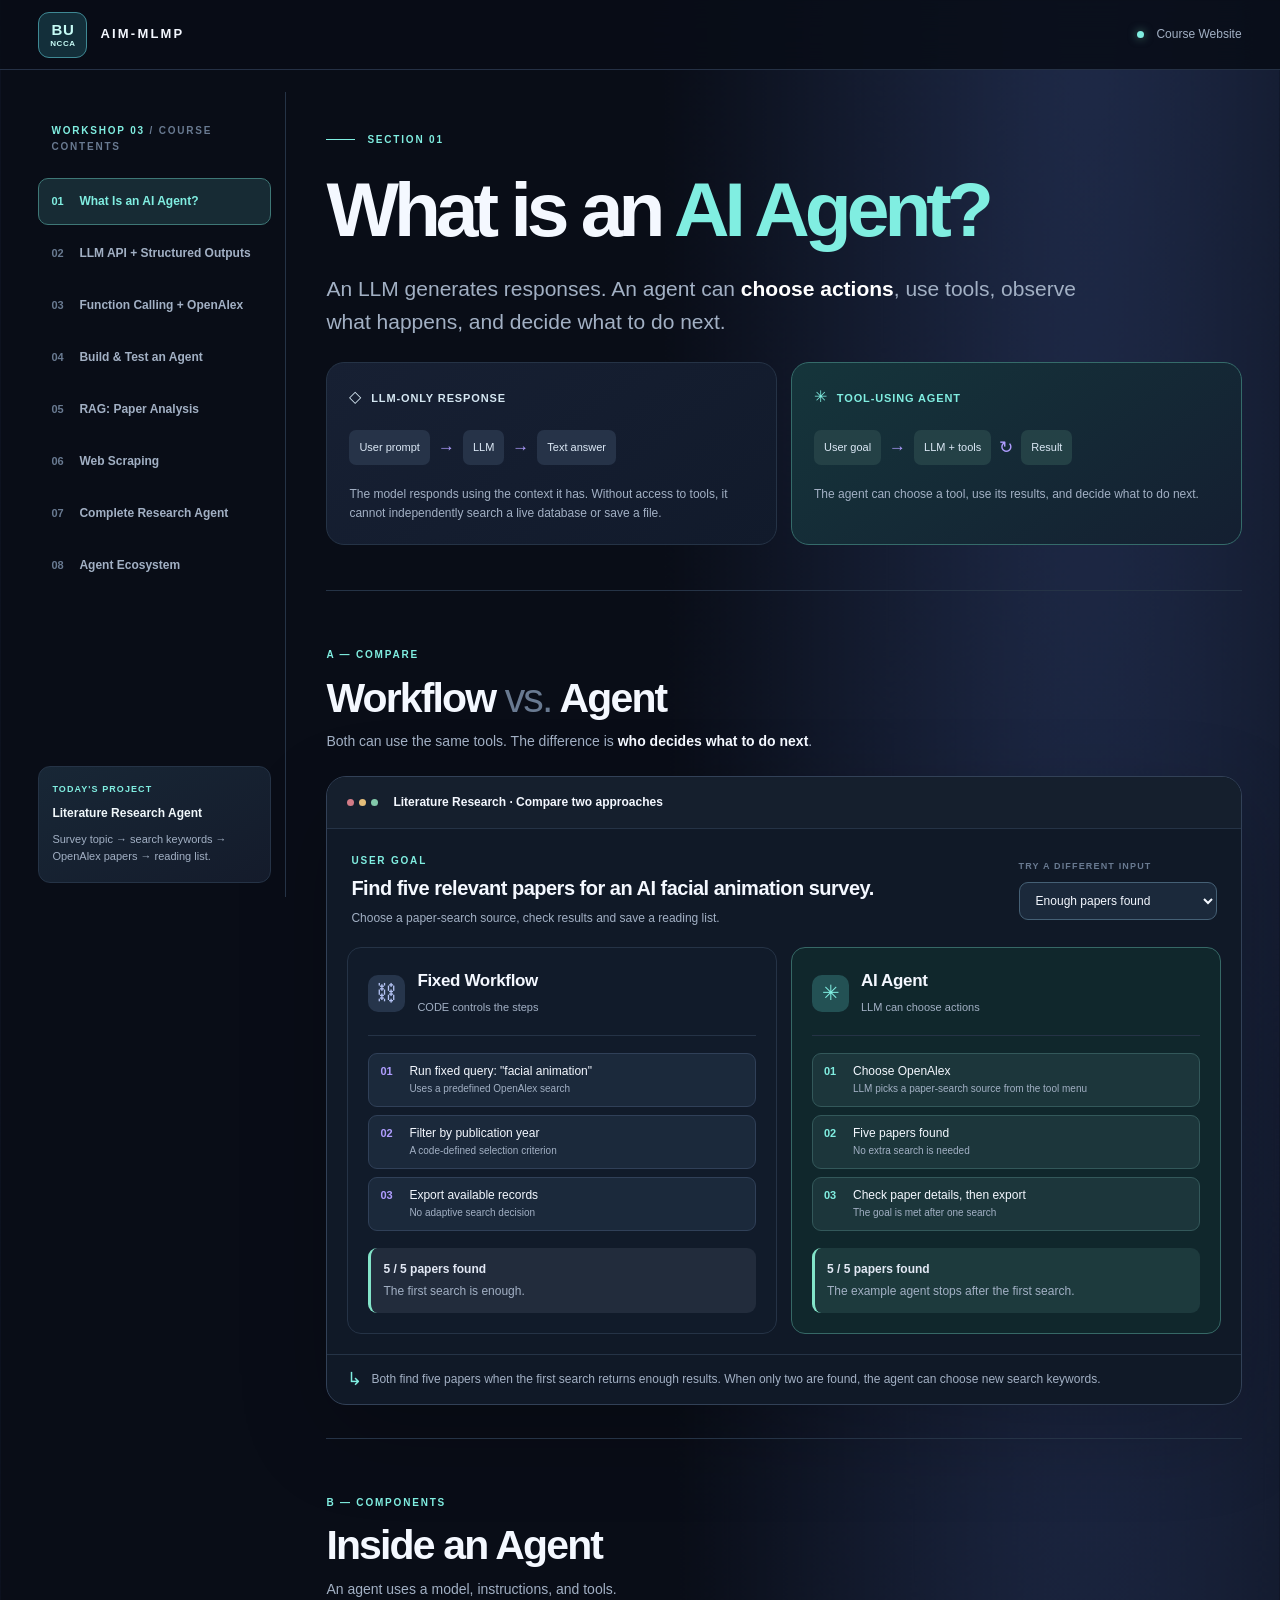
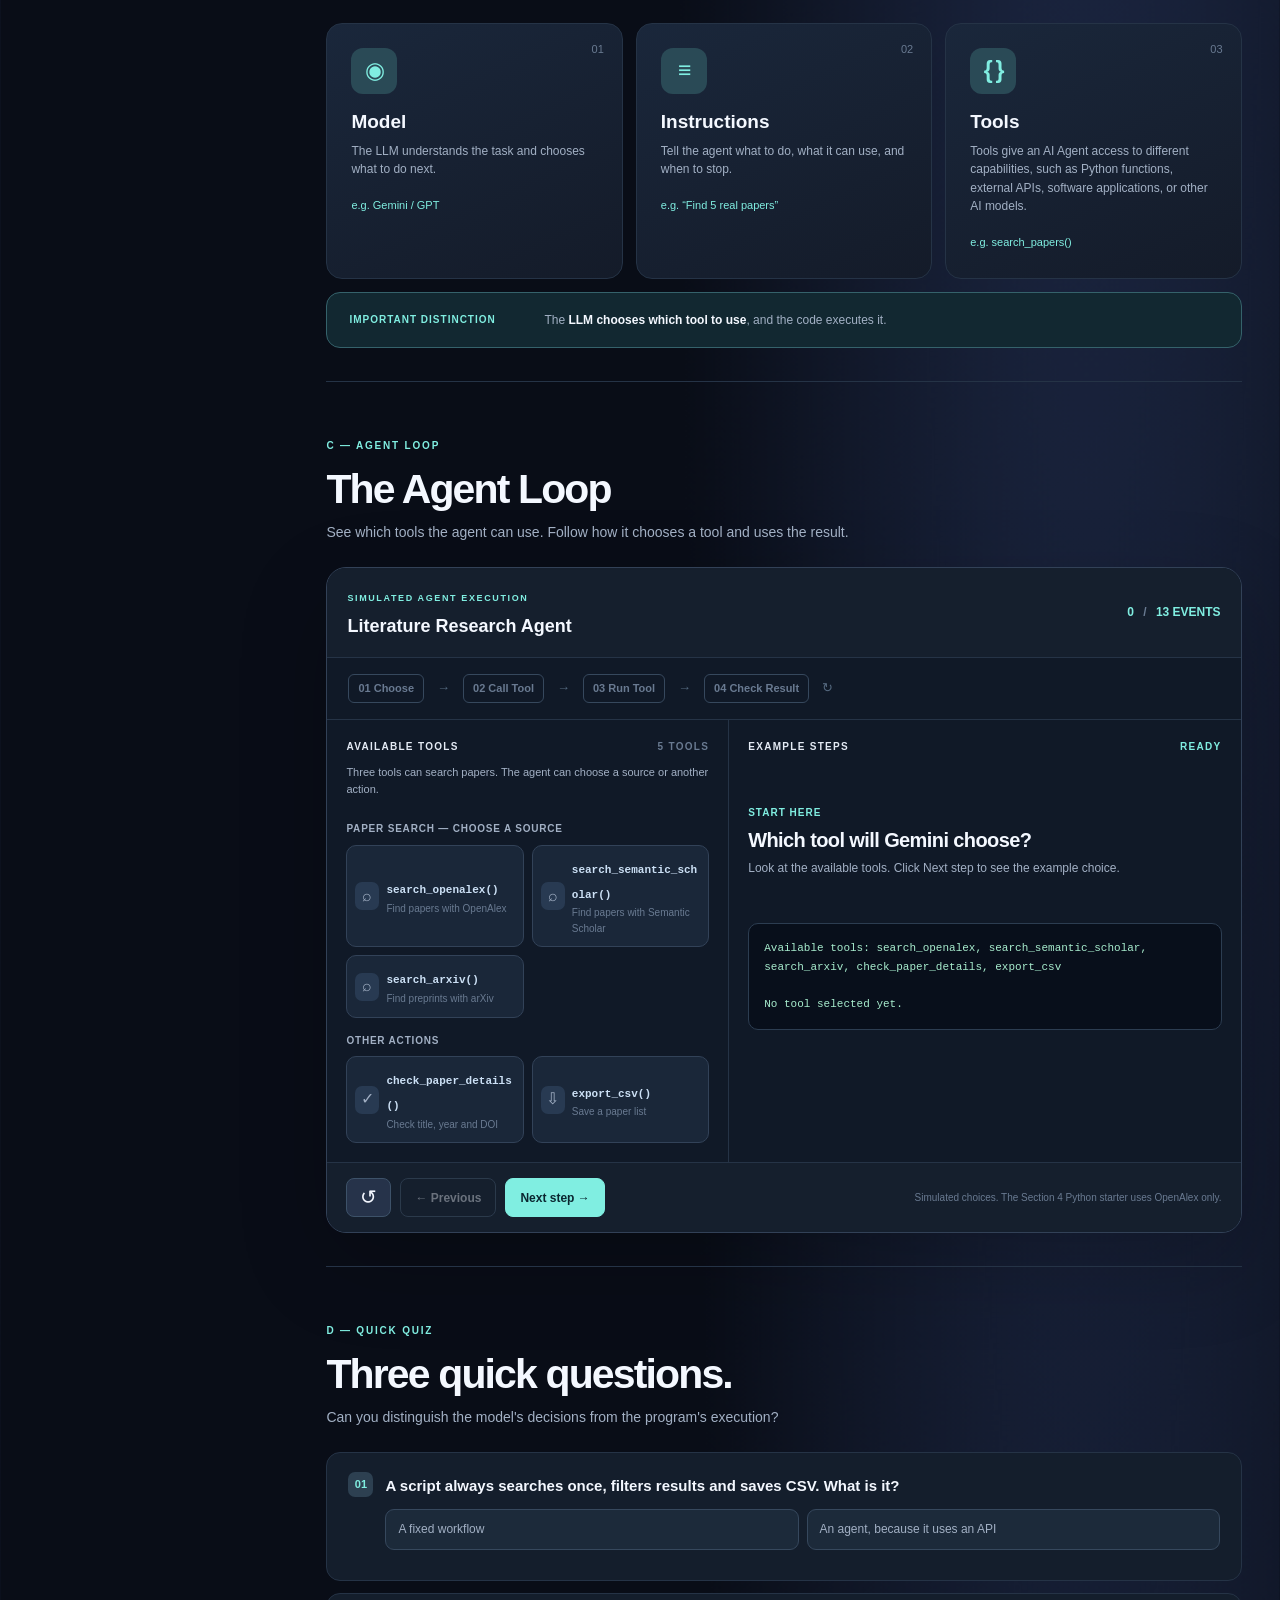
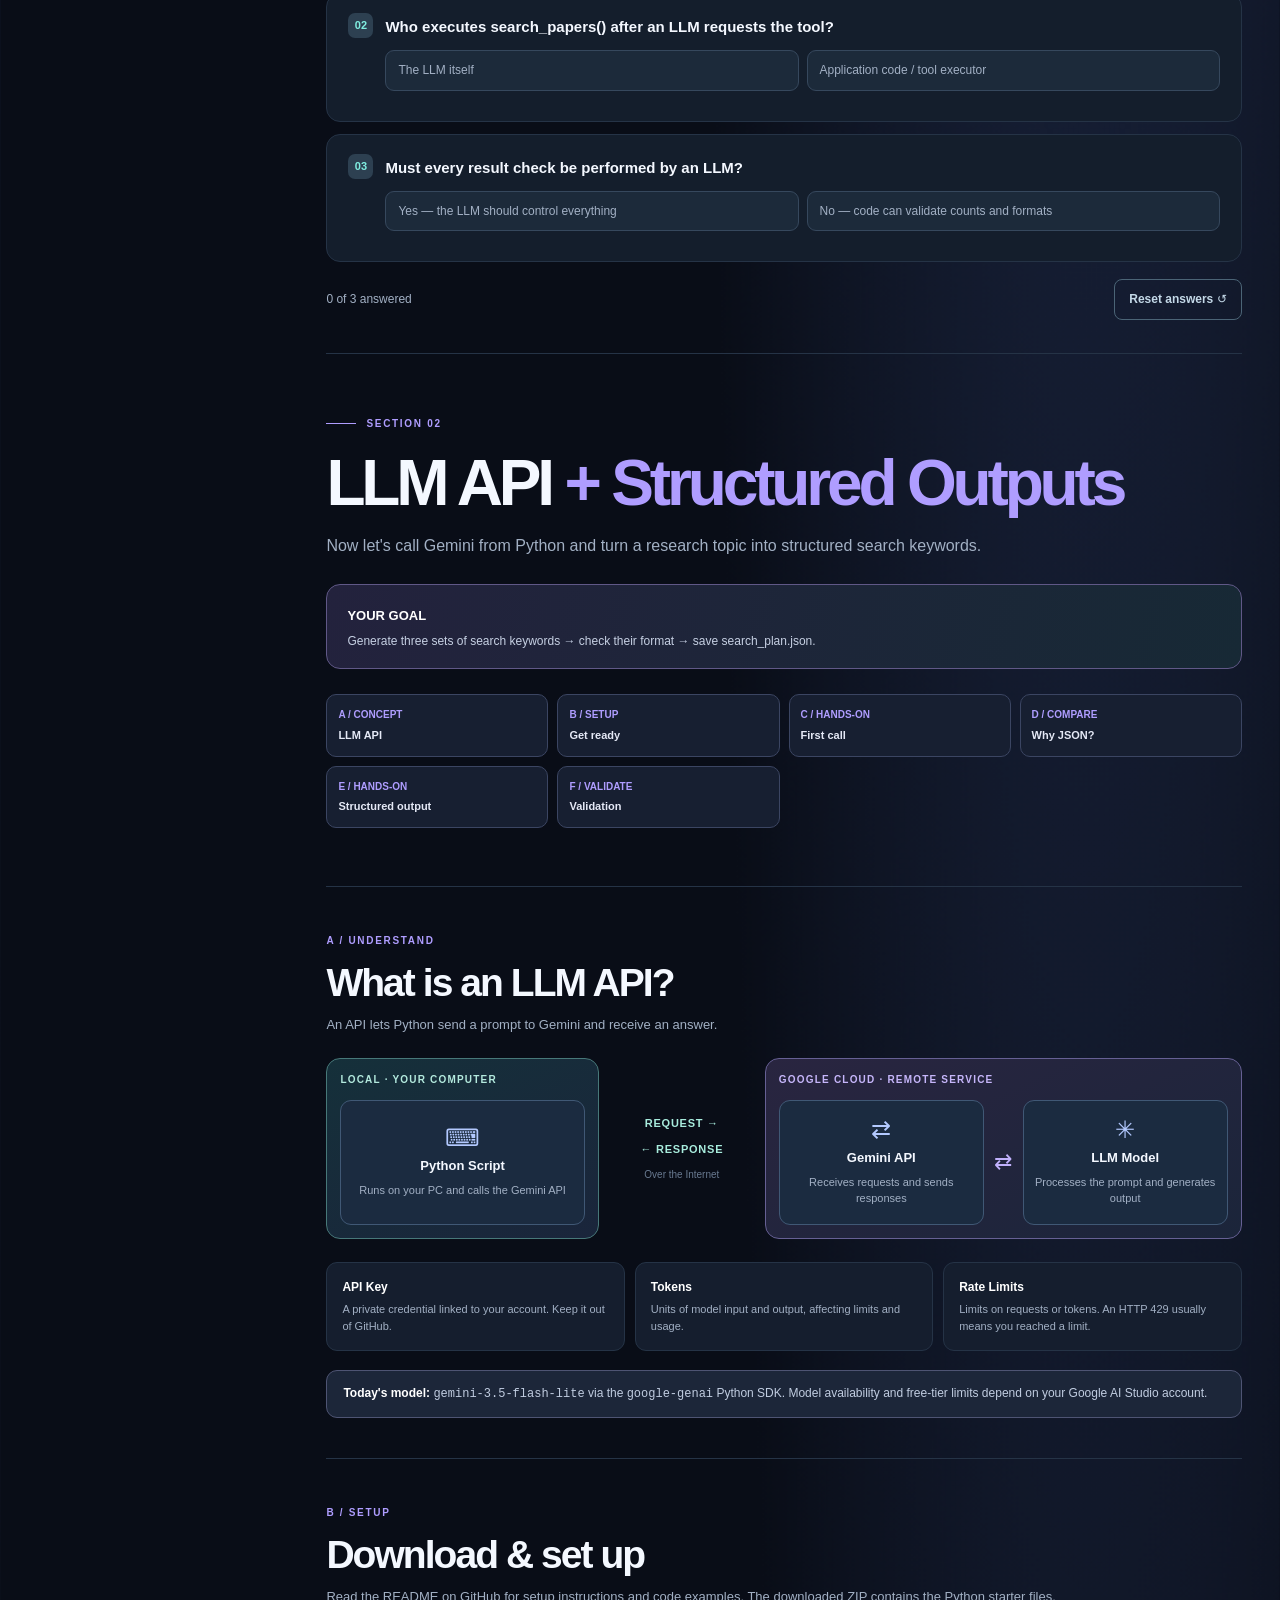
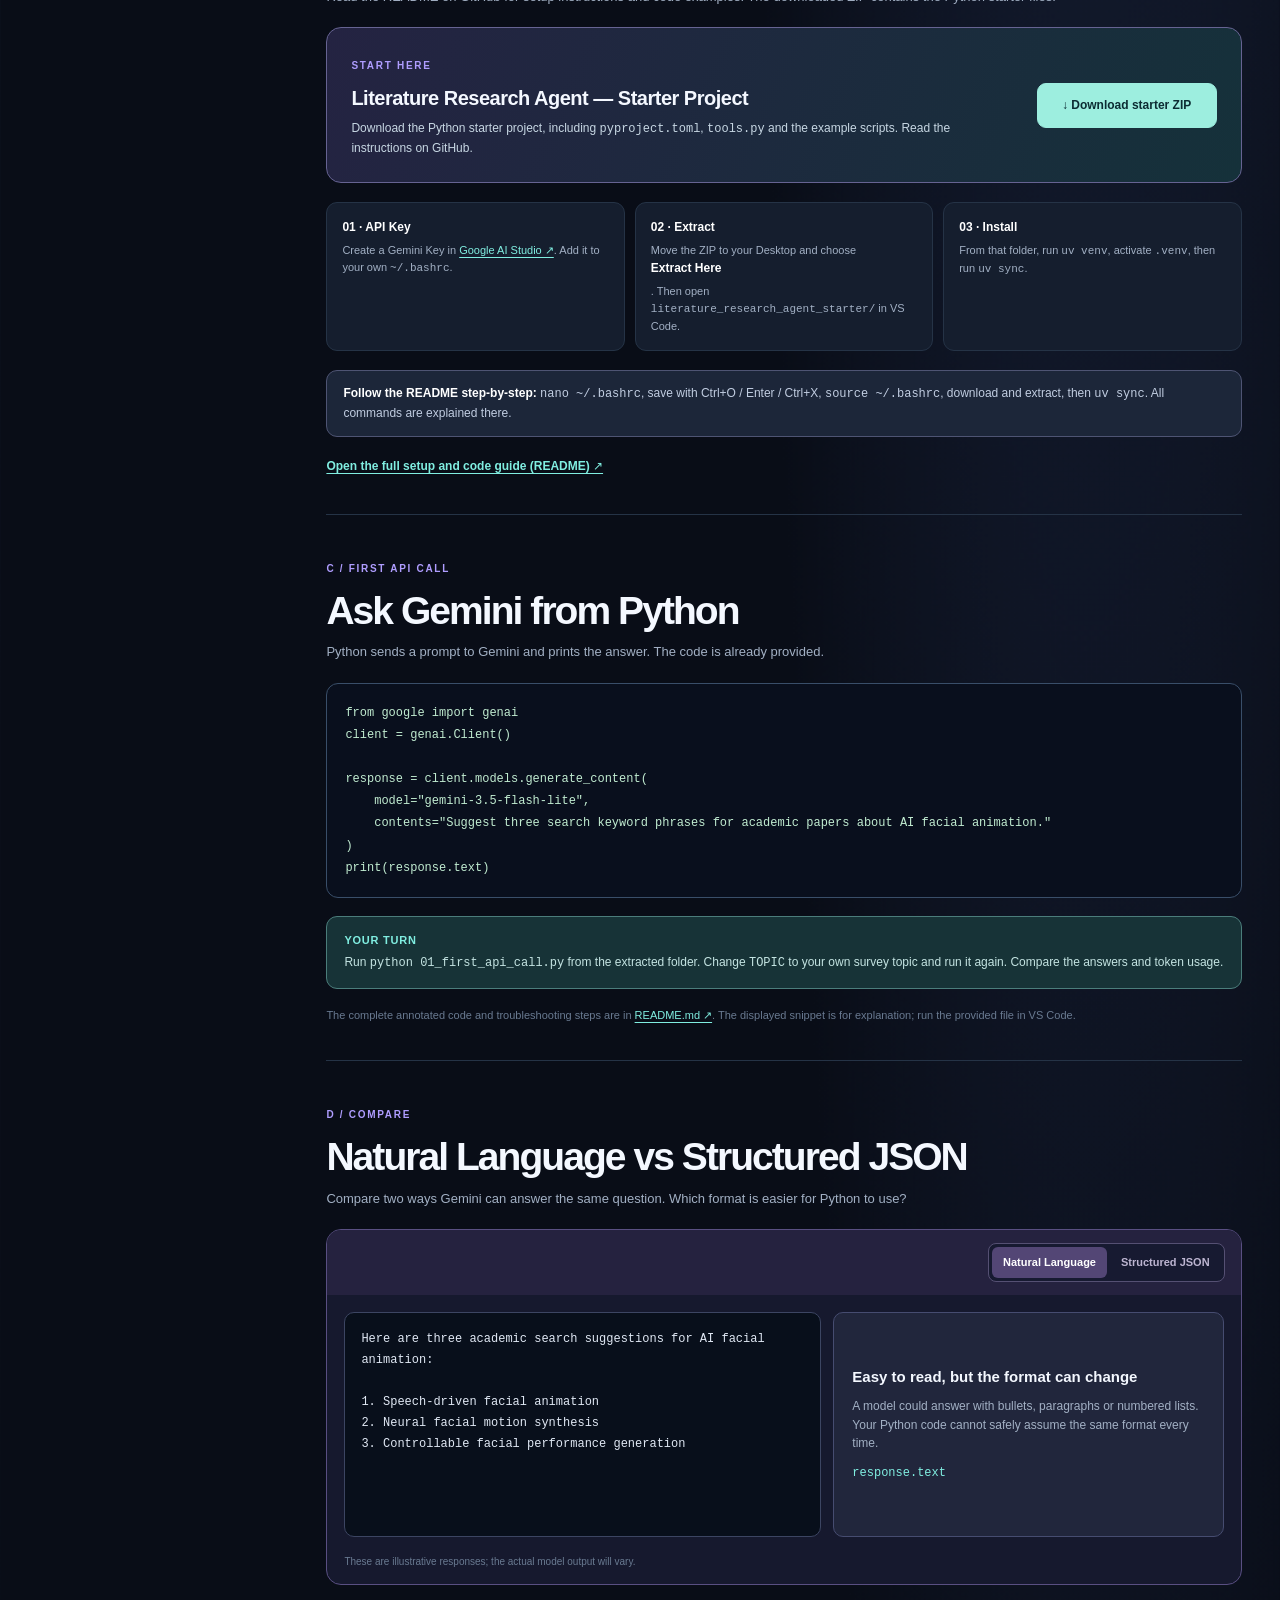
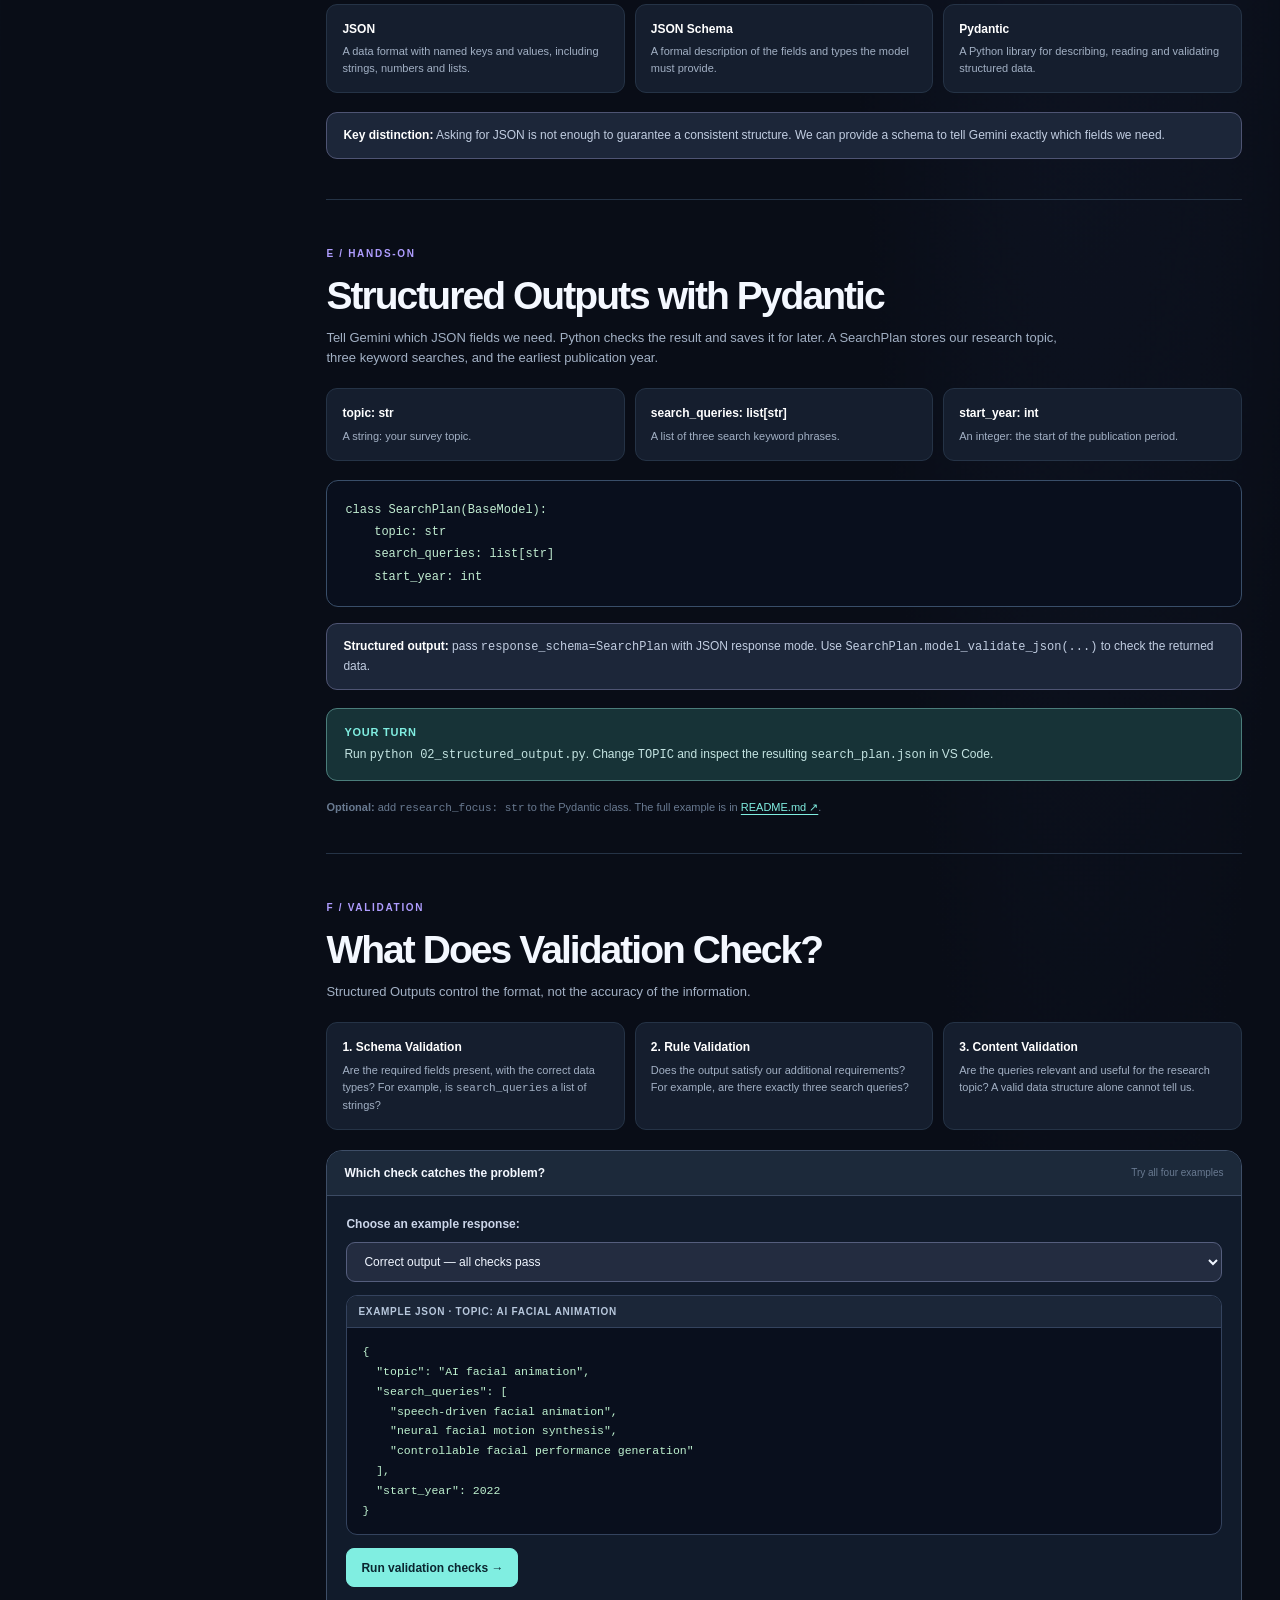
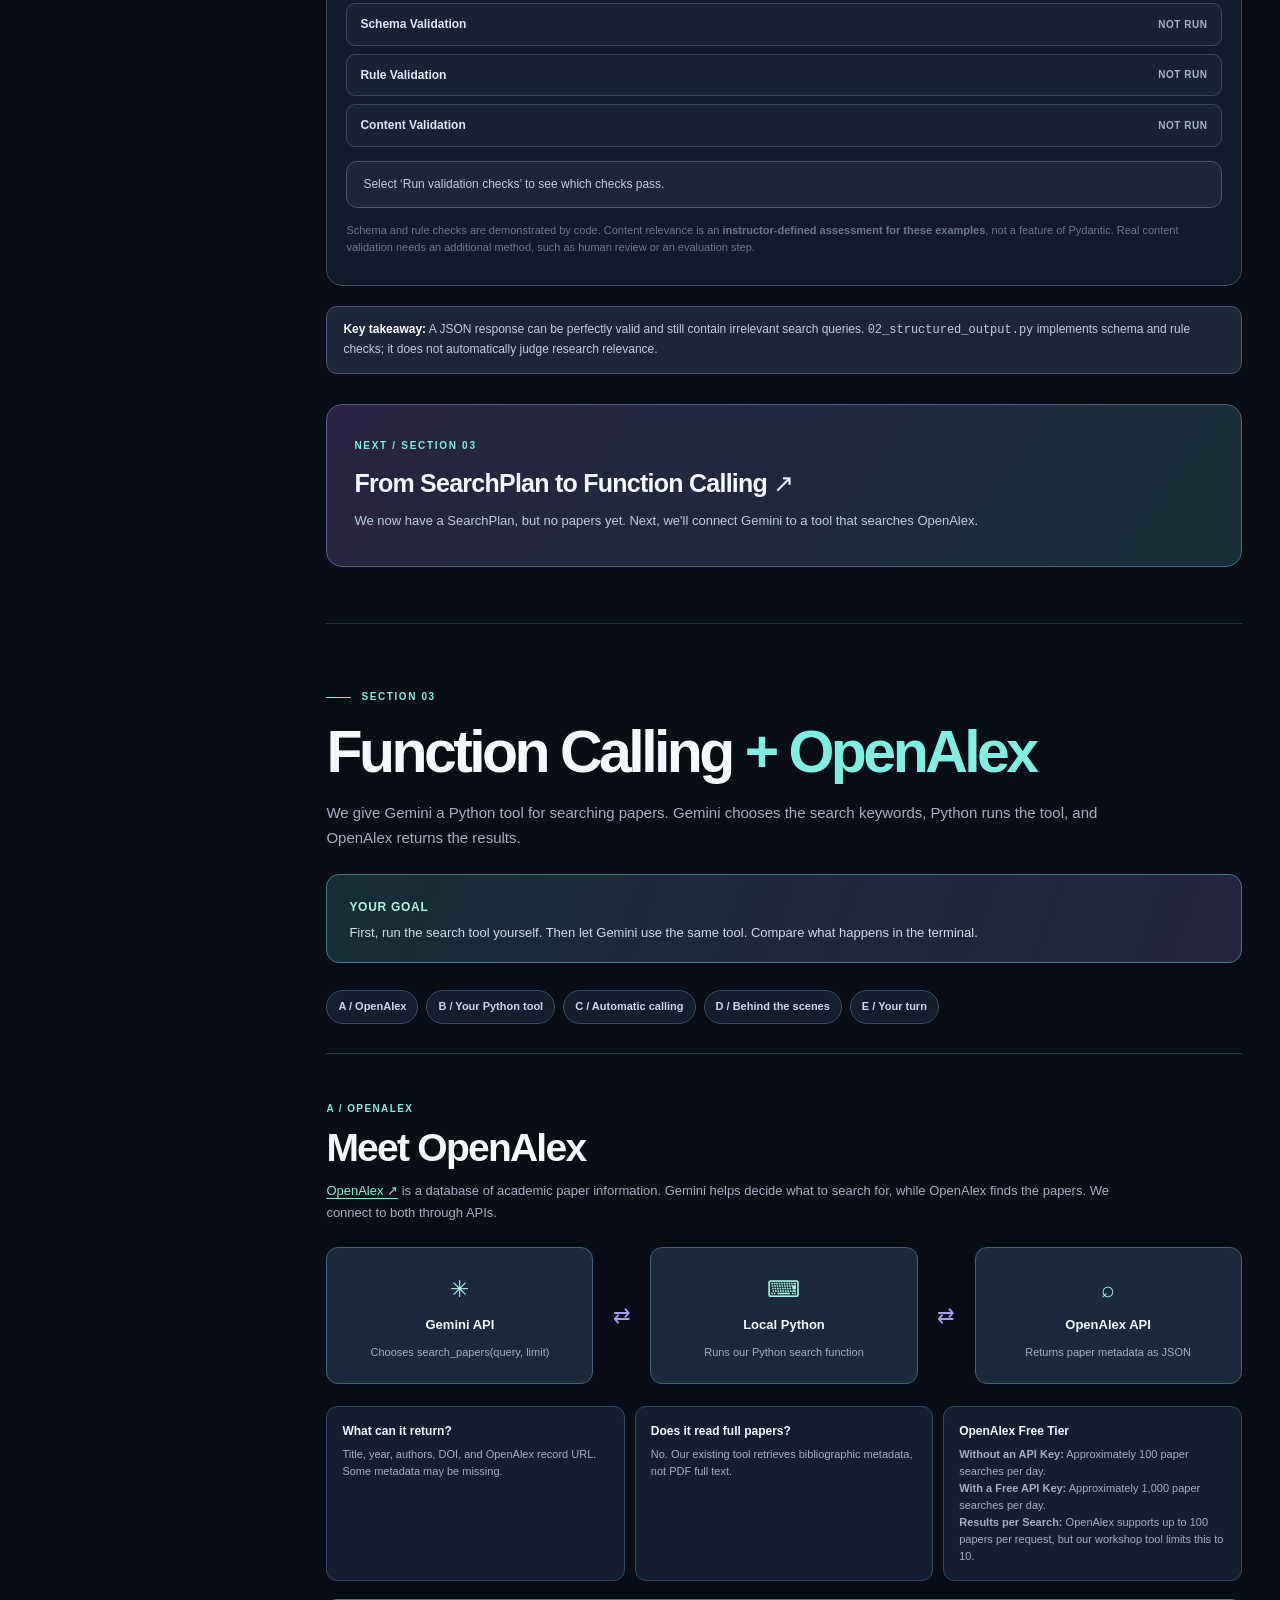
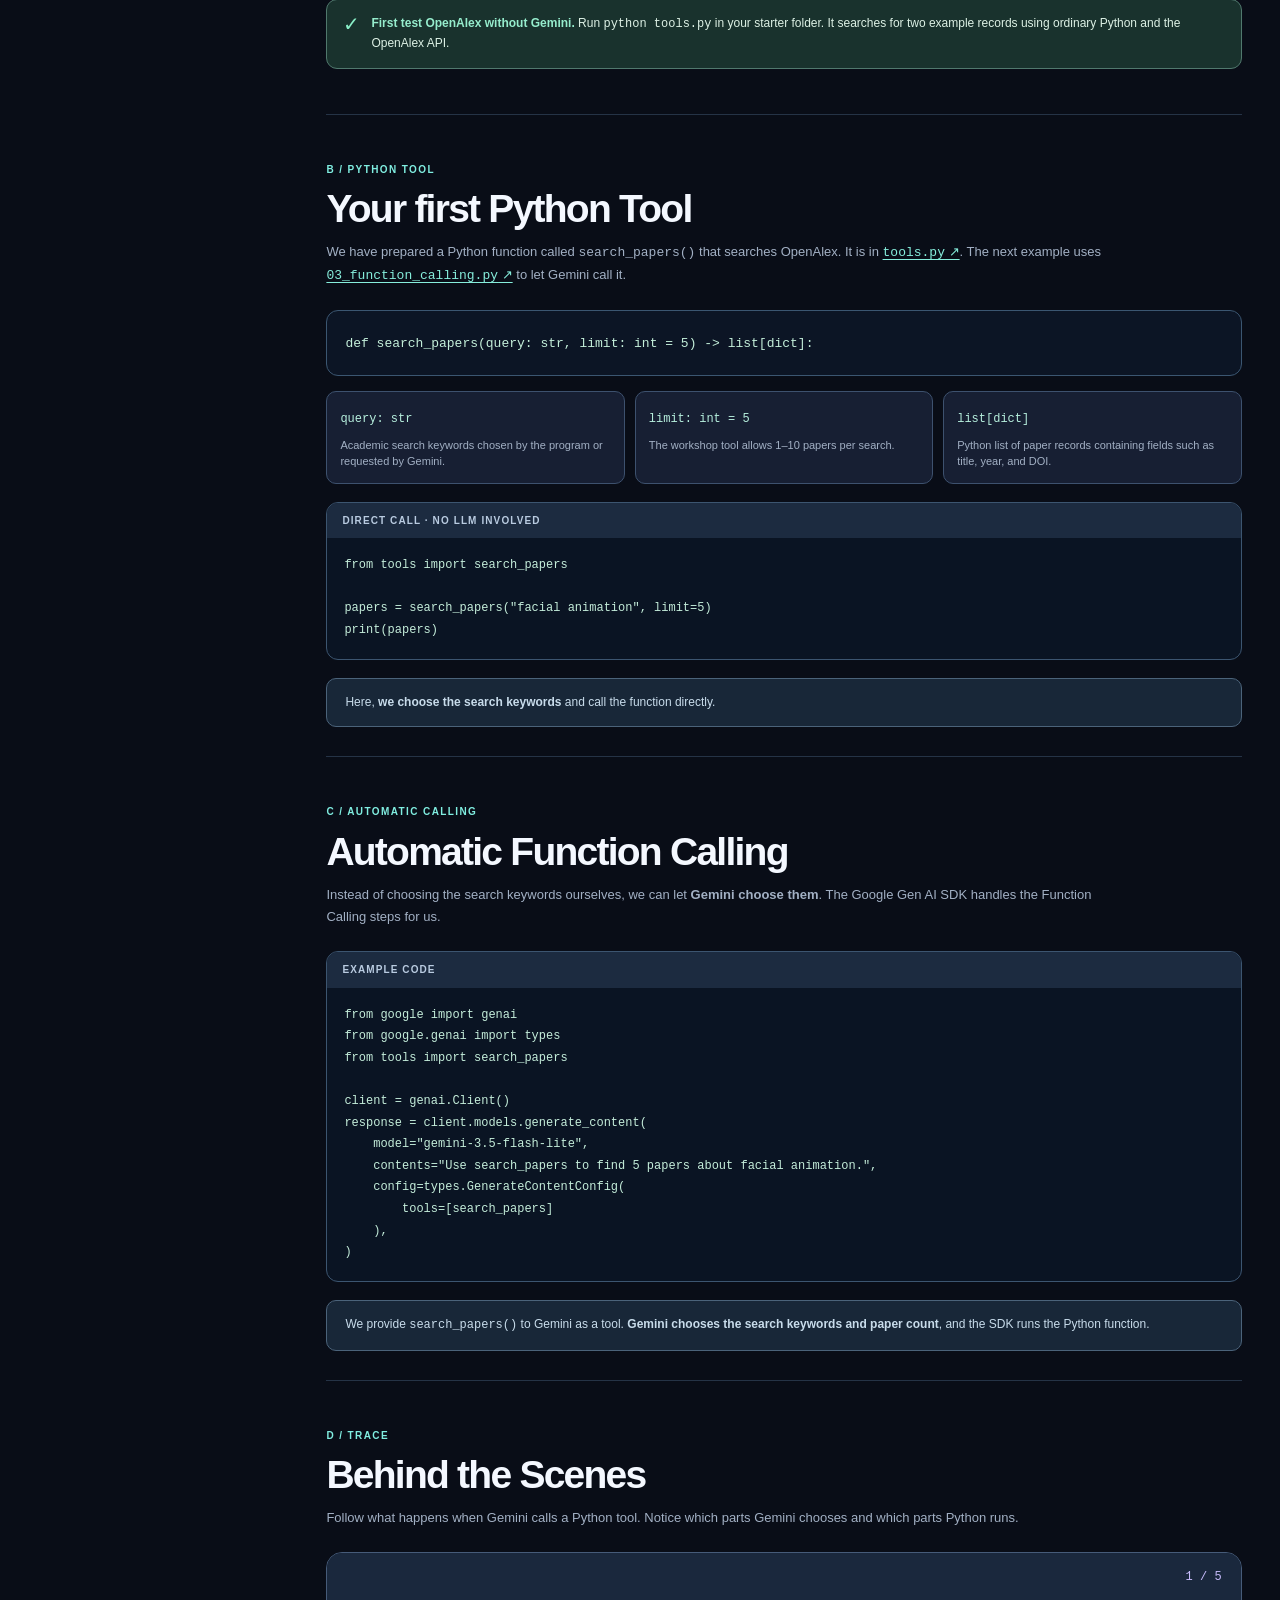
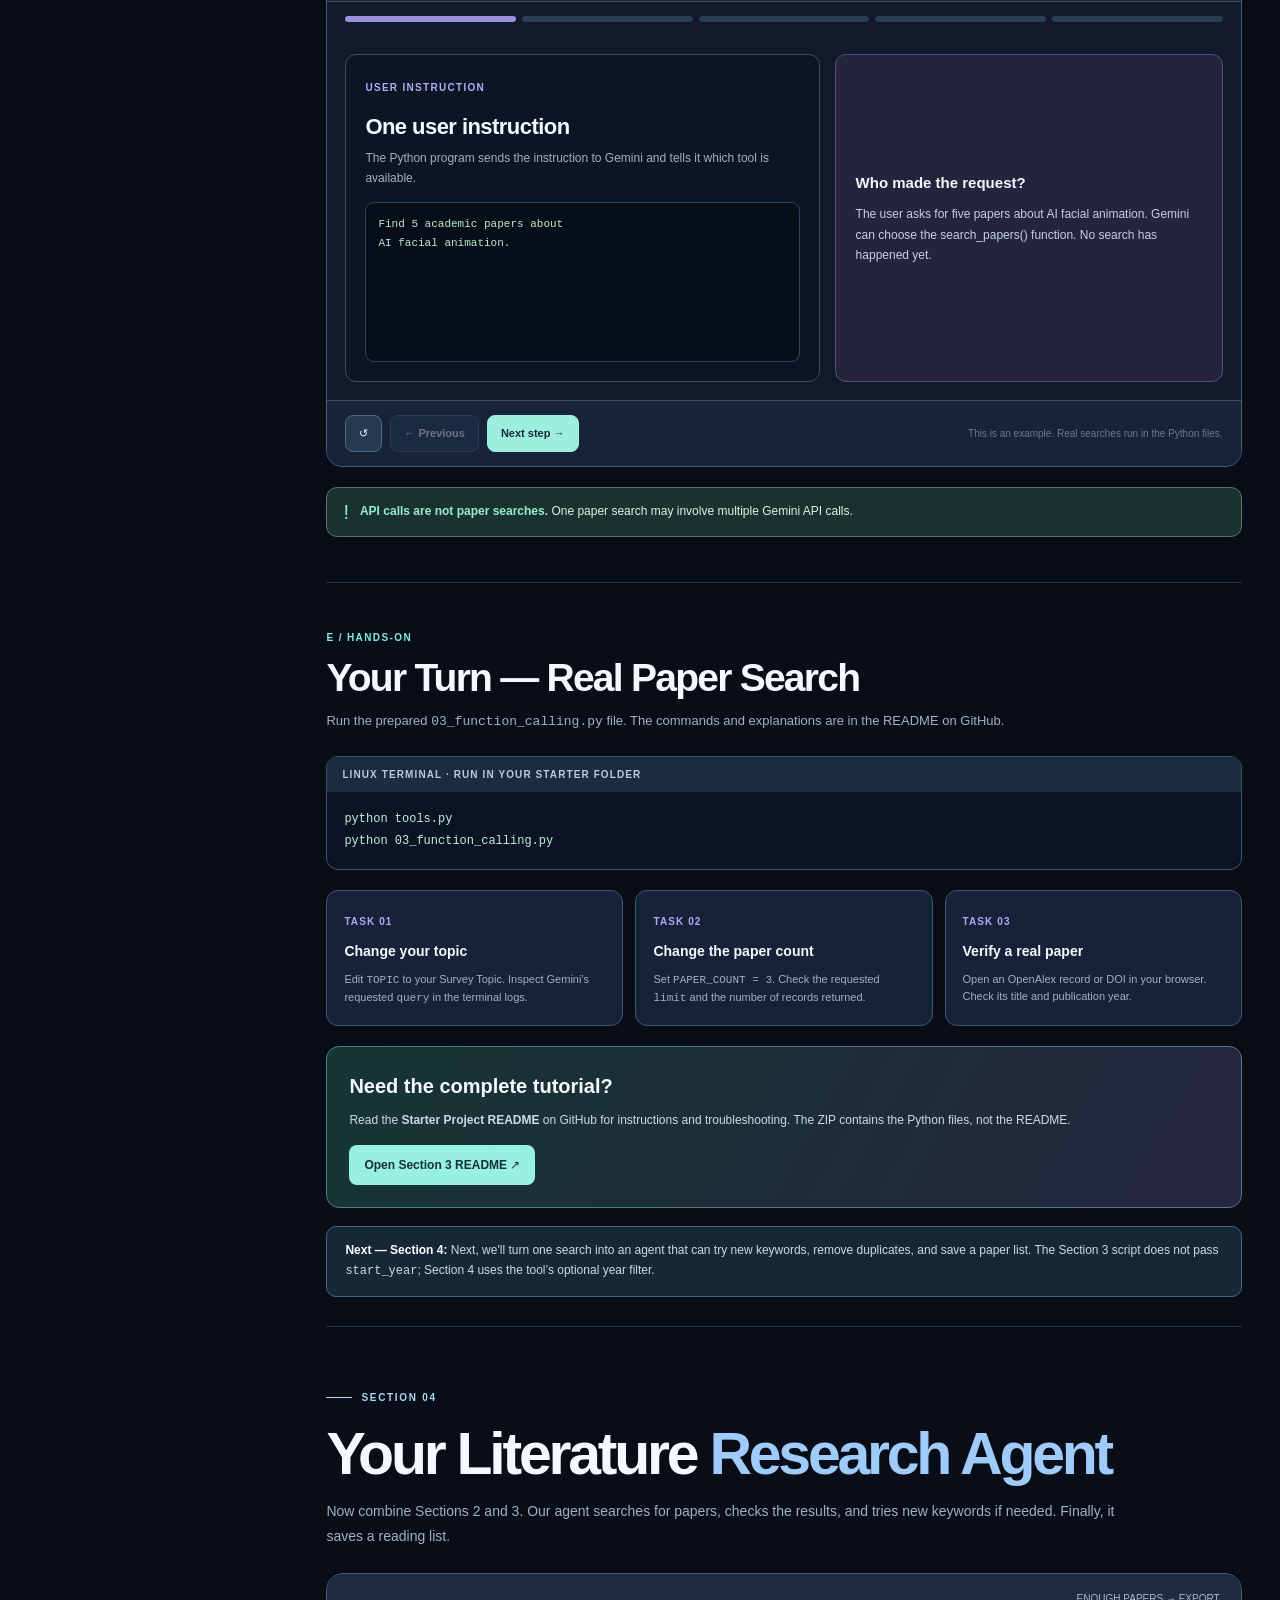
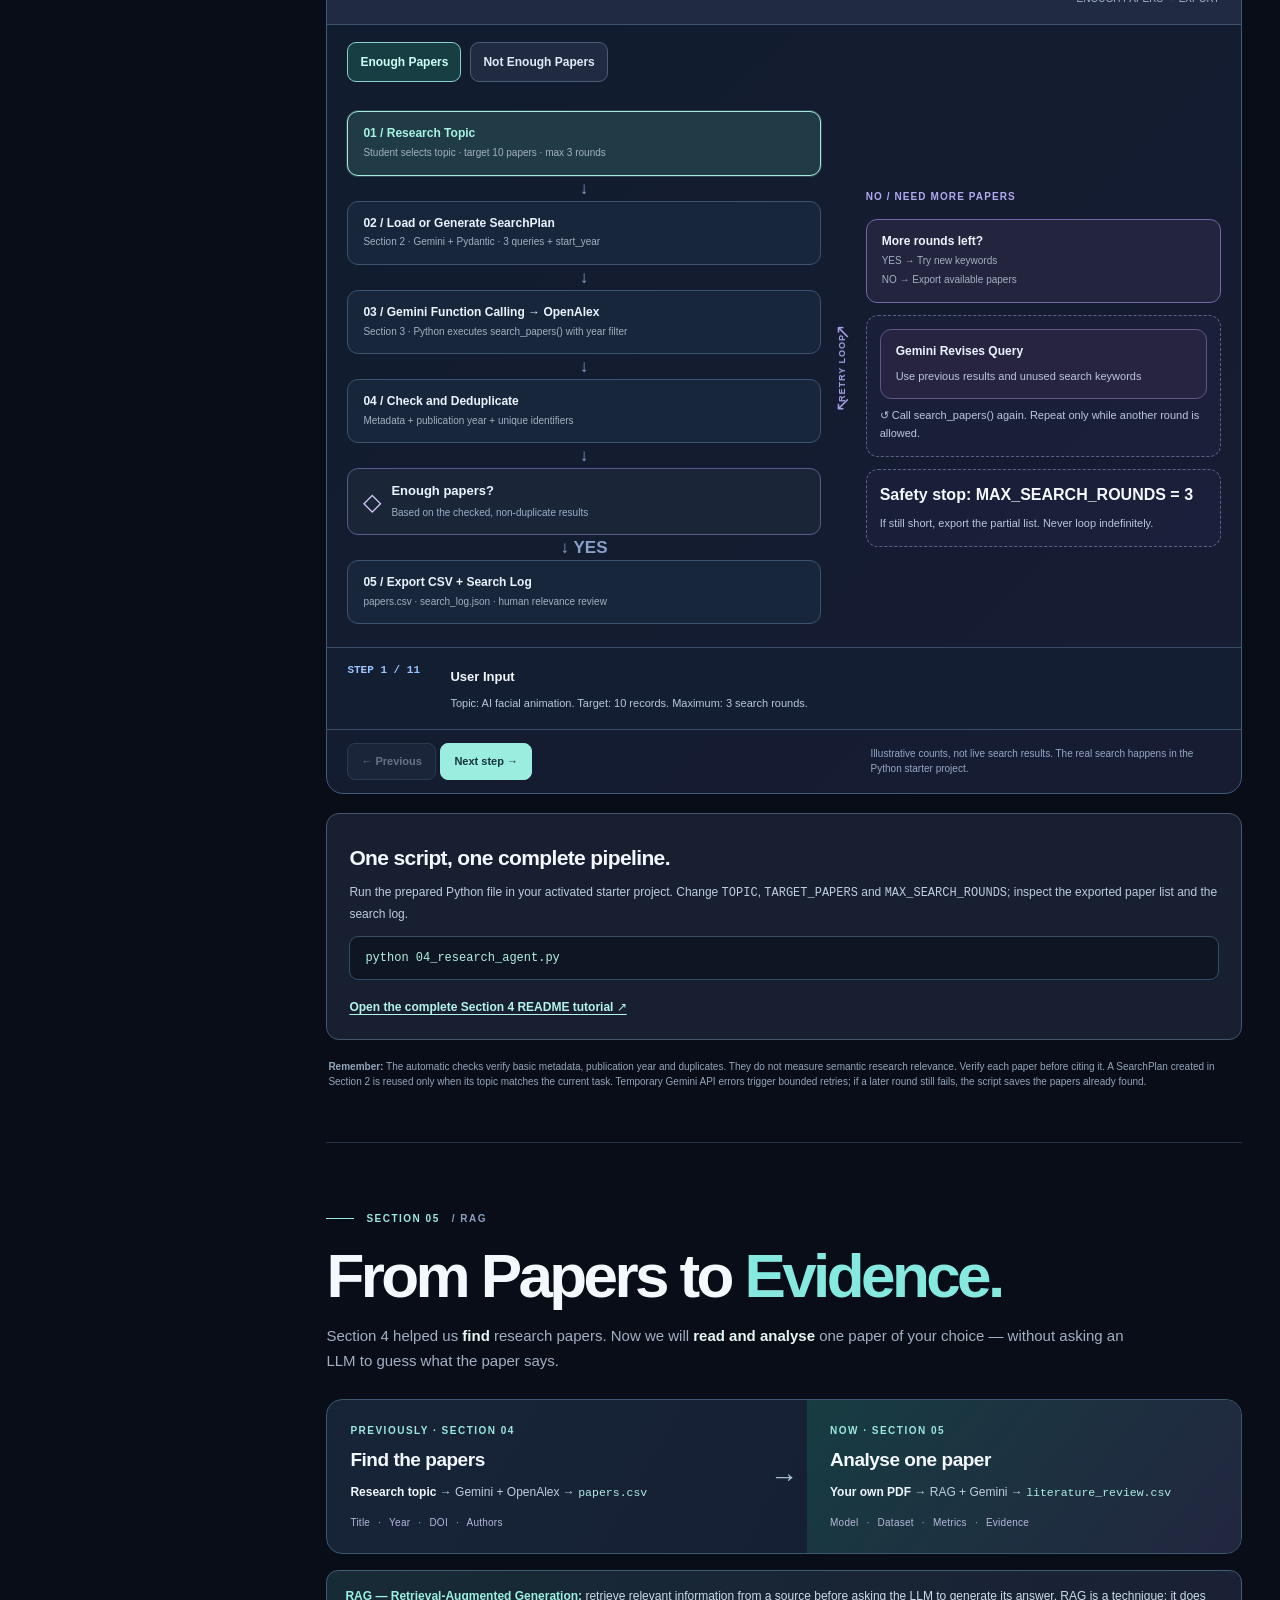
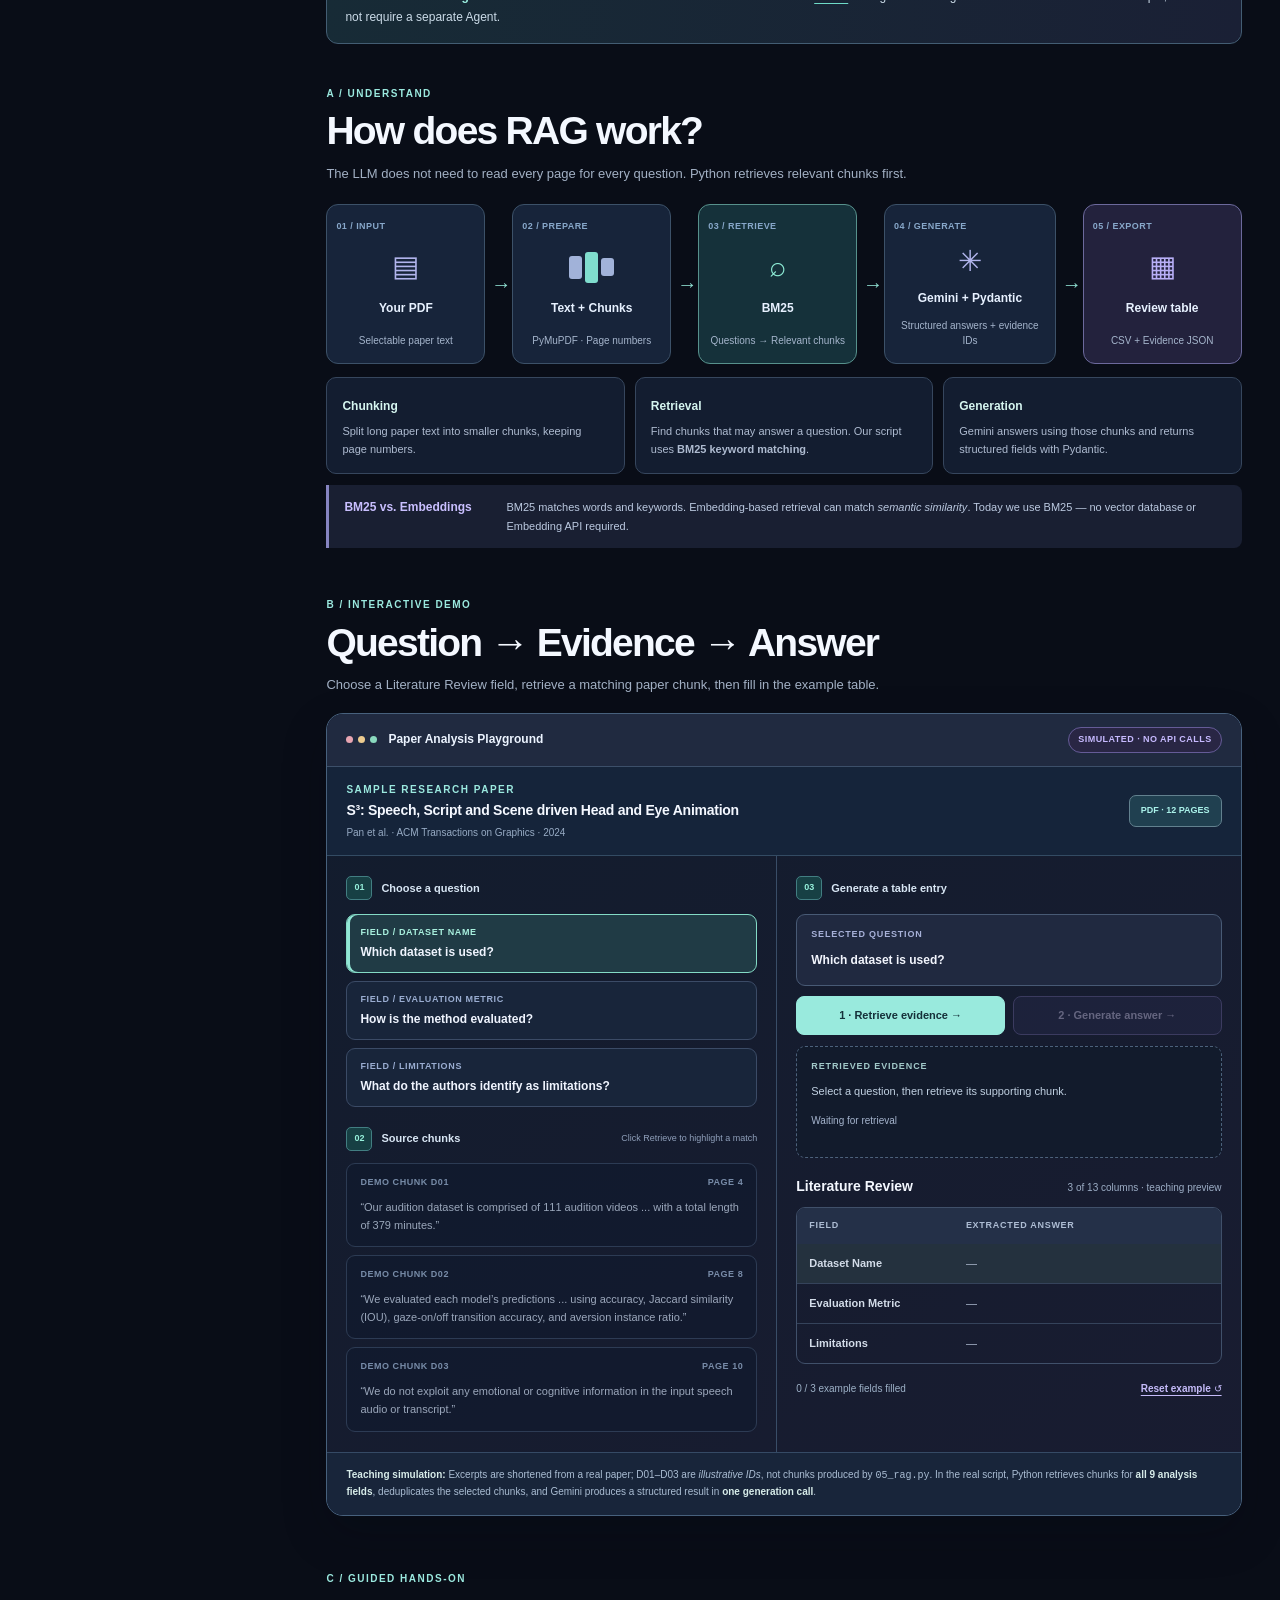
==== commit 35d69162: "Show Python imports alongside Section 6 line-by-line scraping example" ====
--- a/docs/workshop03/index.html
+++ b/docs/workshop03/index.html
@@ -818,6 +818,9 @@
             </div>
             <div class="s6-parser-col">
               <span class="s6-subhead">PYTHON · FOLLOW THE HIGHLIGHTED LINE</span>
+              <pre class="s6-python-imports"><code>import requests
+from bs4 import BeautifulSoup
+from urllib.parse import urljoin</code></pre>
               <pre class="s6-code s6-python"><code id="s6-python-code"><span class="s6-step-line" data-s6-line="0">response = requests.get(page_url)</span>
 <span class="s6-step-line" data-s6-line="1">soup = BeautifulSoup(response.text, "html.parser")</span>
 <span class="s6-step-line" data-s6-line="2">tag = soup.find("meta", attrs={"name": "citation_pdf_url"})</span>
--- a/docs/workshop03/section06.css
+++ b/docs/workshop03/section06.css
@@ -46,3 +46,69 @@
 @media(max-width:950px){.s6-inspector-grid{grid-template-columns:1fr}.s6-inspector-right{border-left:1px solid #3b506a;border-radius:0 0 12px 12px}.s6-response-code{border-radius:0}.s6-code{min-height:158px}.s6-parser{grid-template-columns:1fr}.s6-parser-left{border-right:0;border-bottom:1px solid #374b65}}
 @media(max-width:650px){.s6-section{padding:54px 0 37px}.s6-types,.s6-realities{grid-template-columns:1fr}.s6-cases{grid-template-columns:1fr}.s6-case{padding:9px 12px}.s6-case b{display:inline;margin-right:12px}.s6-inspector-grid{padding:12px}.s6-parser-left,.s6-parser-right{padding:14px}.s6-handoff,.s6-next{flex-direction:column;align-items:stretch}.s6-handoff a,.s6-next a{text-align:center}.s6-bar{padding:11px}.s6-sim{font-size:8px}}
 @media(prefers-reduced-motion:reduce){.s6-section *{transition:none!important}}
+
+/* Section 06 redesign: concept-first teaching, branching PDF finder, line-by-line code. */
+.s6-page-compare{display:grid;grid-template-columns:minmax(0,1fr) 32px minmax(0,1fr);gap:12px;align-items:stretch;margin:20px 0 15px}
+.s6-browser,.s6-source{min-width:0;border:1px solid #425c74;border-radius:13px;background:#162136;overflow:hidden}
+.s6-mini-bar{padding:10px 13px;background:#243248;display:flex;gap:12px;align-items:center;border-bottom:1px solid #3a5068;color:#a9bed2;font-size:10px}
+.s6-mini-bar span{color:#8ad8cf;font-size:10px;white-space:nowrap}.s6-mini-bar code{color:#b7cadc;overflow-wrap:anywhere;font-size:10px}
+.s6-browser-content{padding:24px 20px;display:flex;flex-direction:column;align-items:flex-start;justify-content:center;min-height:240px}
+.s6-mini-eyebrow{color:#91e0d4;font-size:10px;letter-spacing:.12em;font-weight:800}
+.s6-browser h4{font-size:24px;line-height:1.2;letter-spacing:-.045em;margin:18px 0 5px}.s6-browser-content p{font-size:12px;color:#a6bacd;margin:0 0 23px}
+.s6-fake-link{border:1px solid #79d7c7;border-radius:8px;padding:11px 15px;background:#184840;color:#c9fff4;font-size:12px;font-weight:800}
+.s6-source{padding:17px}.s6-source pre{font:11px/1.8 ui-monospace,Consolas,monospace;color:#d4e9f8;white-space:pre-wrap;overflow-wrap:anywhere;background:#101a2b;border-radius:8px;padding:15px;margin:12px 0 10px;min-height:164px}
+.s6-source p{font-size:11px;color:#b9cfe0;margin:0}.s6-source p strong,.s6-green-code{color:#9bf2db}
+.s6-compare-arrow{display:grid;place-items:center;color:#97e5d9;font-size:25px}
+.s6-request-lesson{display:flex;align-items:center;flex-wrap:wrap;gap:9px;border:1px solid #36596b;border-radius:10px;padding:14px;background:#142332;margin-bottom:12px}
+.s6-request-lesson .s6-method{font-size:11px;color:#d8f8f0;font-weight:700}.s6-request-lesson>span:not(.s6-method){color:#74c6ba}
+.s6-clarify{border-left:3px solid #8ce9db;background:#142b36;border-radius:0 9px 9px 0;padding:14px 16px;font-size:12px;color:#c1d7e5;line-height:1.75;margin:0 0 54px}.s6-clarify strong{color:#acede2}
+.s6-flow{border:1px solid #41607b;background:linear-gradient(150deg,#121b2e,#151f32);border-radius:17px;padding:23px 21px;display:flex;flex-direction:column;align-items:center;gap:0;min-width:0}
+.s6-flow-node{border:1px solid #42556d;background:#172439;border-radius:10px;padding:13px 17px;text-align:center;min-width:0;width:min(100%,405px);display:flex;flex-direction:column;gap:3px;align-items:center}
+.s6-flow-node span{font-size:9px;font-weight:850;color:#abc0d4;letter-spacing:.12em}.s6-flow-node strong{font-size:13px;line-height:1.4;color:#f0f6ff}.s6-flow-node small{font-size:10px;color:#a9bcd2;line-height:1.55}
+.s6-flow-down,.s6-flow-join{color:#a5d6d5;font-size:22px;text-align:center;line-height:1.2;padding:7px 0;font-weight:800}
+.s6-flow-decision{padding:11px 23px;background:#26334b;border:1px solid #7283a7;border-radius:50px;font-size:12px;text-align:center}
+.s6-flow-branches{display:grid;grid-template-columns:minmax(0,.78fr) minmax(0,1.22fr);align-self:stretch;gap:15px;margin-top:12px}
+.s6-flow-branch{border:1px dashed #415d6b;background:#101b2b;border-radius:12px;padding:13px;display:flex;flex-direction:column;align-items:center;min-width:0}
+.s6-flow-branch .s6-flow-node{width:100%}
+.s6-flow-branch-label{font-size:10px;letter-spacing:.1em;font-weight:850;padding:0 0 11px}.s6-yes{color:#8eebc6}.s6-no{color:#e8b4be}
+.s6-flow-api{border-color:#547fba;background:#172a43}.s6-flow-api span{color:#a1c4f6}
+.s6-flow-scrape{border-color:#3ea993;background:#173b38}.s6-flow-scrape span{color:#8ceccf}
+.s6-flow-download{border-color:#7365a9;background:#26223c}.s6-flow-download span{color:#c7bafd}
+.s6-flow-output{border-color:#4f9c90;background:#163935}.s6-flow-output span{color:#91e9d6}
+.s6-flow-input{background:#283046}
+.s6-flow-branch .s6-flow-down{font-size:9px;letter-spacing:.08em;font-weight:850;padding:13px 3px;color:#a6bad0}
+.s6-flow-legend{display:flex;gap:15px;flex-wrap:wrap;padding:12px 2px 0}.s6-flow-legend span{display:flex;gap:7px;align-items:center;color:#b6c7d9;font-size:11px}
+.s6-flow-legend i{display:inline-block;width:10px;height:10px;border-radius:3px}.s6-legend-api{background:#547fba}.s6-legend-scrape{background:#3ea993}.s6-legend-download{background:#9a89ce}
+.s6-flow-note{font-size:11px;color:#afc4d7;line-height:1.75;margin:12px 0 54px}
+.s6-parser{display:block;border:1px solid #46617b;background:#151f31;margin-bottom:15px}
+.s6-parser-top{display:flex;gap:11px;align-items:center;padding:13px 18px;background:#202a40;border-bottom:1px solid #394d66}.s6-parser-top strong{font-size:12px;color:#f0f7ff}
+.s6-parser-tabs{display:flex;gap:8px;flex-wrap:wrap;padding:17px 17px 0}.s6-parser-tabs button{border-radius:8px;border:1px solid #4b5f78;background:#1c2b40;color:#d2def0;font-size:11px;padding:9px 12px}.s6-parser-tabs button[aria-pressed="true"]{border-color:#86e2c6;background:#1b453d;color:#e2fff7}
+.s6-parser-grid{display:grid;grid-template-columns:minmax(0,1fr) minmax(0,1.1fr)}
+.s6-parser-col{padding:18px;min-width:0}.s6-parser-col:first-child{border-right:1px solid #374b65}
+.s6-site-address{font-size:11px;line-height:1.7;color:#bad3de;margin:0 0 11px}.s6-site-address code{color:#aef0e0;overflow-wrap:anywhere}
+.s6-parser .s6-html{min-height:225px;border-radius:9px}.s6-parser .s6-html[hidden]{display:none}
+.s6-parser .s6-code{font-size:11px;line-height:1.8;padding:15px;white-space:pre-wrap}
+.s6-html-explain{color:#adc3d8;font-size:11px;line-height:1.75;margin:11px 0 0}.s6-html-explain strong{color:#d6f0e8}
+.s6-parser .s6-python{min-height:225px;border-radius:9px}
+.s6-step-line{display:block;white-space:pre-wrap;overflow-wrap:anywhere;border-left:3px solid transparent;padding:4px 7px;margin-left:-7px;transition:background .15s}
+.s6-step-line.s6-active-line{background:#19473f;border-left-color:#8cf1d1;color:#e5fff9}
+.s6-parser .s6-target,.s6-parser .s6-target-attr{border-radius:3px;transition:background .15s,color .15s}
+.s6-parser.s6-highlight-tag .s6-html:not([hidden]) .s6-target{background:#1f6054;color:#e6fff8;box-shadow:0 0 0 2px #5be8ba24}
+.s6-parser.s6-highlight-attr .s6-html:not([hidden]) .s6-target-attr{background:#a8f1d2;color:#103a34;box-shadow:0 0 0 2px #96ffe557}
+.s6-step-result{margin-top:13px;padding:13px;border:1px solid #43696b;background:#162c37;border-radius:10px;min-height:155px}
+.s6-step-topline{display:flex;justify-content:space-between;gap:10px;align-items:center;margin-bottom:8px}.s6-step-topline span,.s6-step-topline strong{font-size:10px;color:#a9e0d1;font-weight:800;letter-spacing:.065em}
+.s6-step-result p{margin:0 0 12px;font-size:12px;line-height:1.7;color:#e3f0f2}
+.s6-step-result .s6-subhead{margin:0 0 4px}.s6-step-result code{font:11px/1.6 ui-monospace,Consolas,monospace;color:#aef3d7;white-space:pre-wrap;overflow-wrap:anywhere}
+.s6-buttons{margin-top:12px;display:flex;gap:9px;flex-wrap:wrap}.s6-buttons button:disabled{opacity:.4}
+.s6-parser .s6-footnote{margin:0;padding:10px 18px 16px}
+.s6-result-table{border:1px solid #425871;border-radius:12px;background:#141e30;overflow:hidden;margin-top:15px}
+.s6-result-table-title{font-size:10px;font-weight:850;letter-spacing:.12em;color:#9cebd9;padding:15px 16px 12px}
+.s6-result-scroll{overflow-x:auto}
+.s6-result-table table{border-collapse:collapse;width:100%;font-size:11px;line-height:1.7;text-align:left;min-width:540px}
+.s6-result-table th,.s6-result-table td{padding:12px 15px;border-top:1px solid #30445b;vertical-align:top}
+.s6-result-table thead th{color:#a7c5d7;background:#19273b;font-size:10px}
+.s6-result-table tbody th{color:#dcf2f0;white-space:nowrap}.s6-result-table td{color:#c0cee0}
+.s6-results-note{border-left:3px solid #8ce5c7;border-radius:0 8px 8px 0;background:#162a36;padding:13px 15px;color:#b7d0df;font-size:11px;line-height:1.75;margin:12px 0 49px}
+@media(max-width:1000px){.s6-page-compare{grid-template-columns:minmax(0,1fr) 22px minmax(0,1fr)}.s6-flow-branches{grid-template-columns:minmax(0,.9fr) minmax(0,1.1fr)}}
+@media(max-width:850px){.s6-parser-grid{grid-template-columns:1fr}.s6-parser-col:first-child{border-right:0;border-bottom:1px solid #374b65}.s6-page-compare{grid-template-columns:1fr}.s6-compare-arrow{transform:rotate(90deg);min-height:25px}}
+@media(max-width:650px){.s6-flow{padding:18px 12px}.s6-flow-branches{grid-template-columns:1fr}.s6-flow-branch{padding:10px}.s6-request-lesson{gap:7px}.s6-flow-legend{gap:10px}.s6-parser-grid .s6-code{font-size:10px}.s6-parser-col{padding:13px}.s6-parser-tabs{padding:12px 12px 0}.s6-parser-top{padding:12px}.s6-flow-node{padding:12px}.s6-result-table table{font-size:10px}}
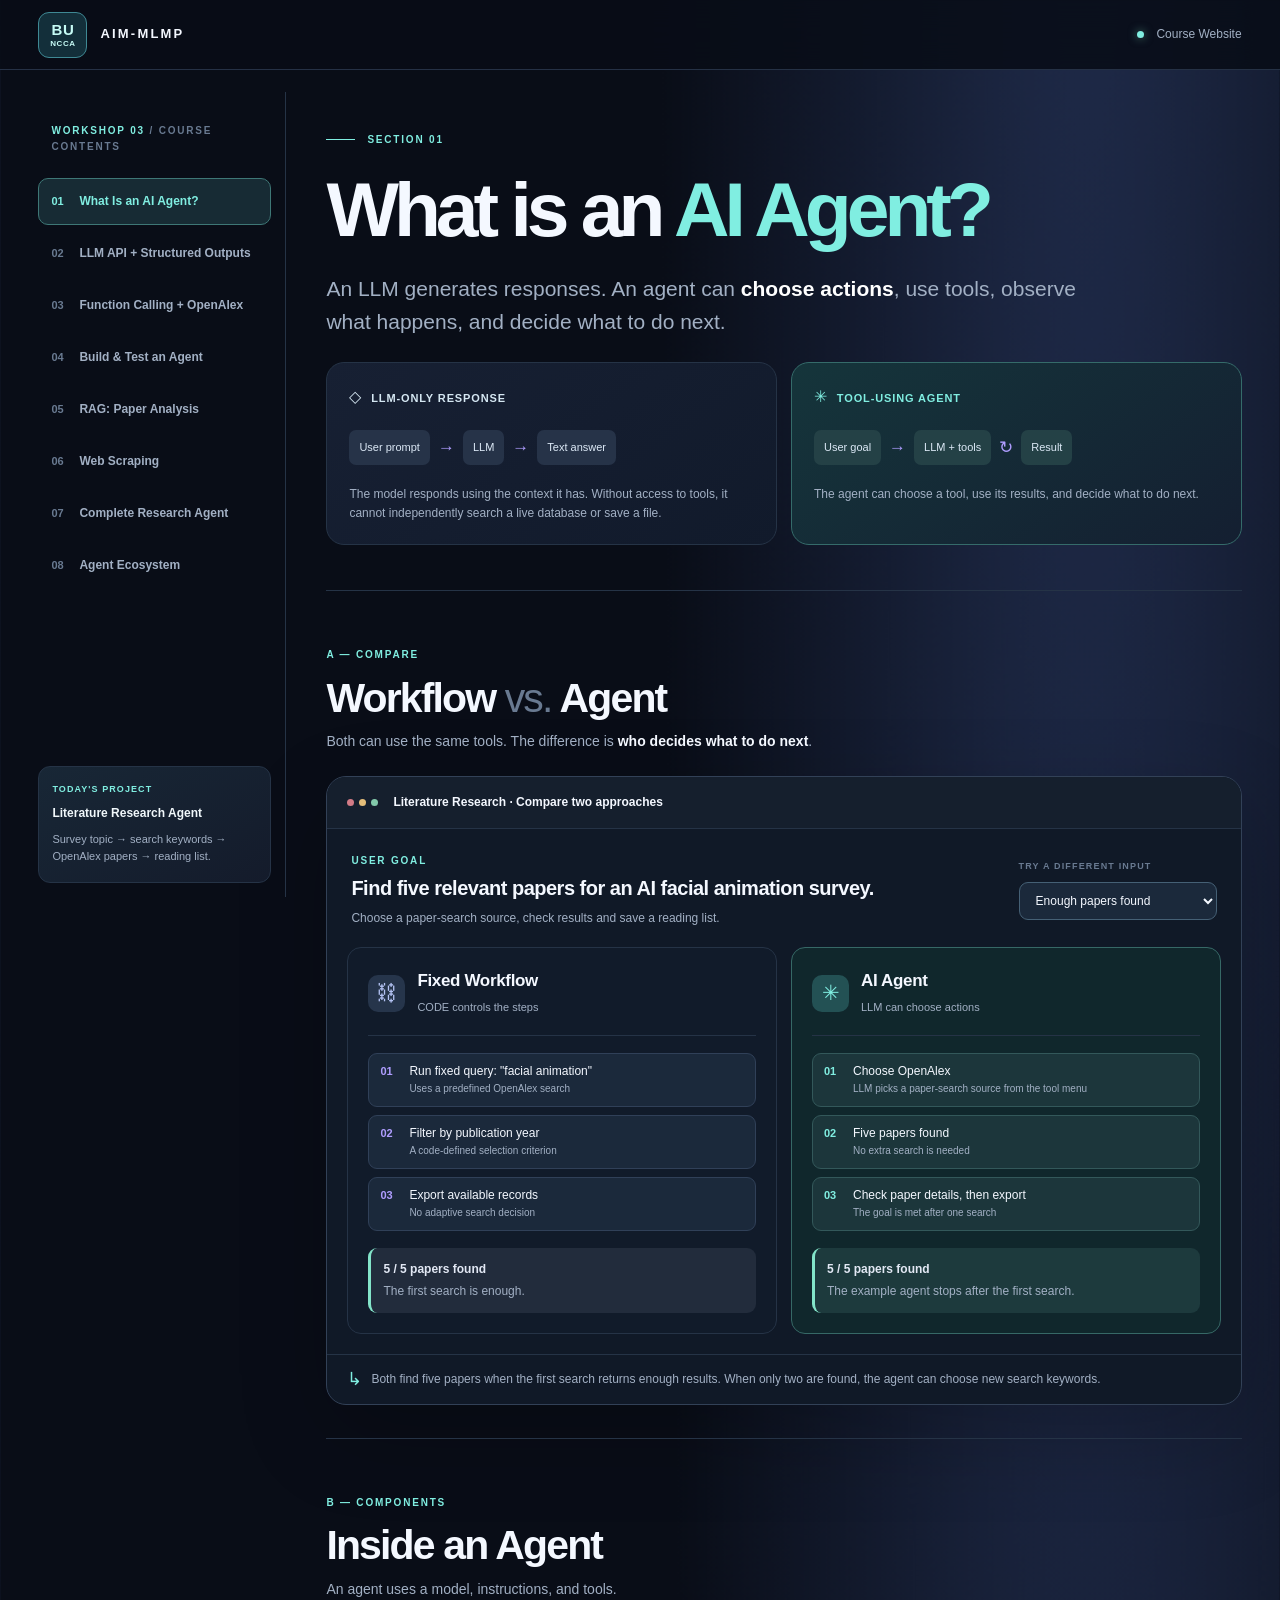
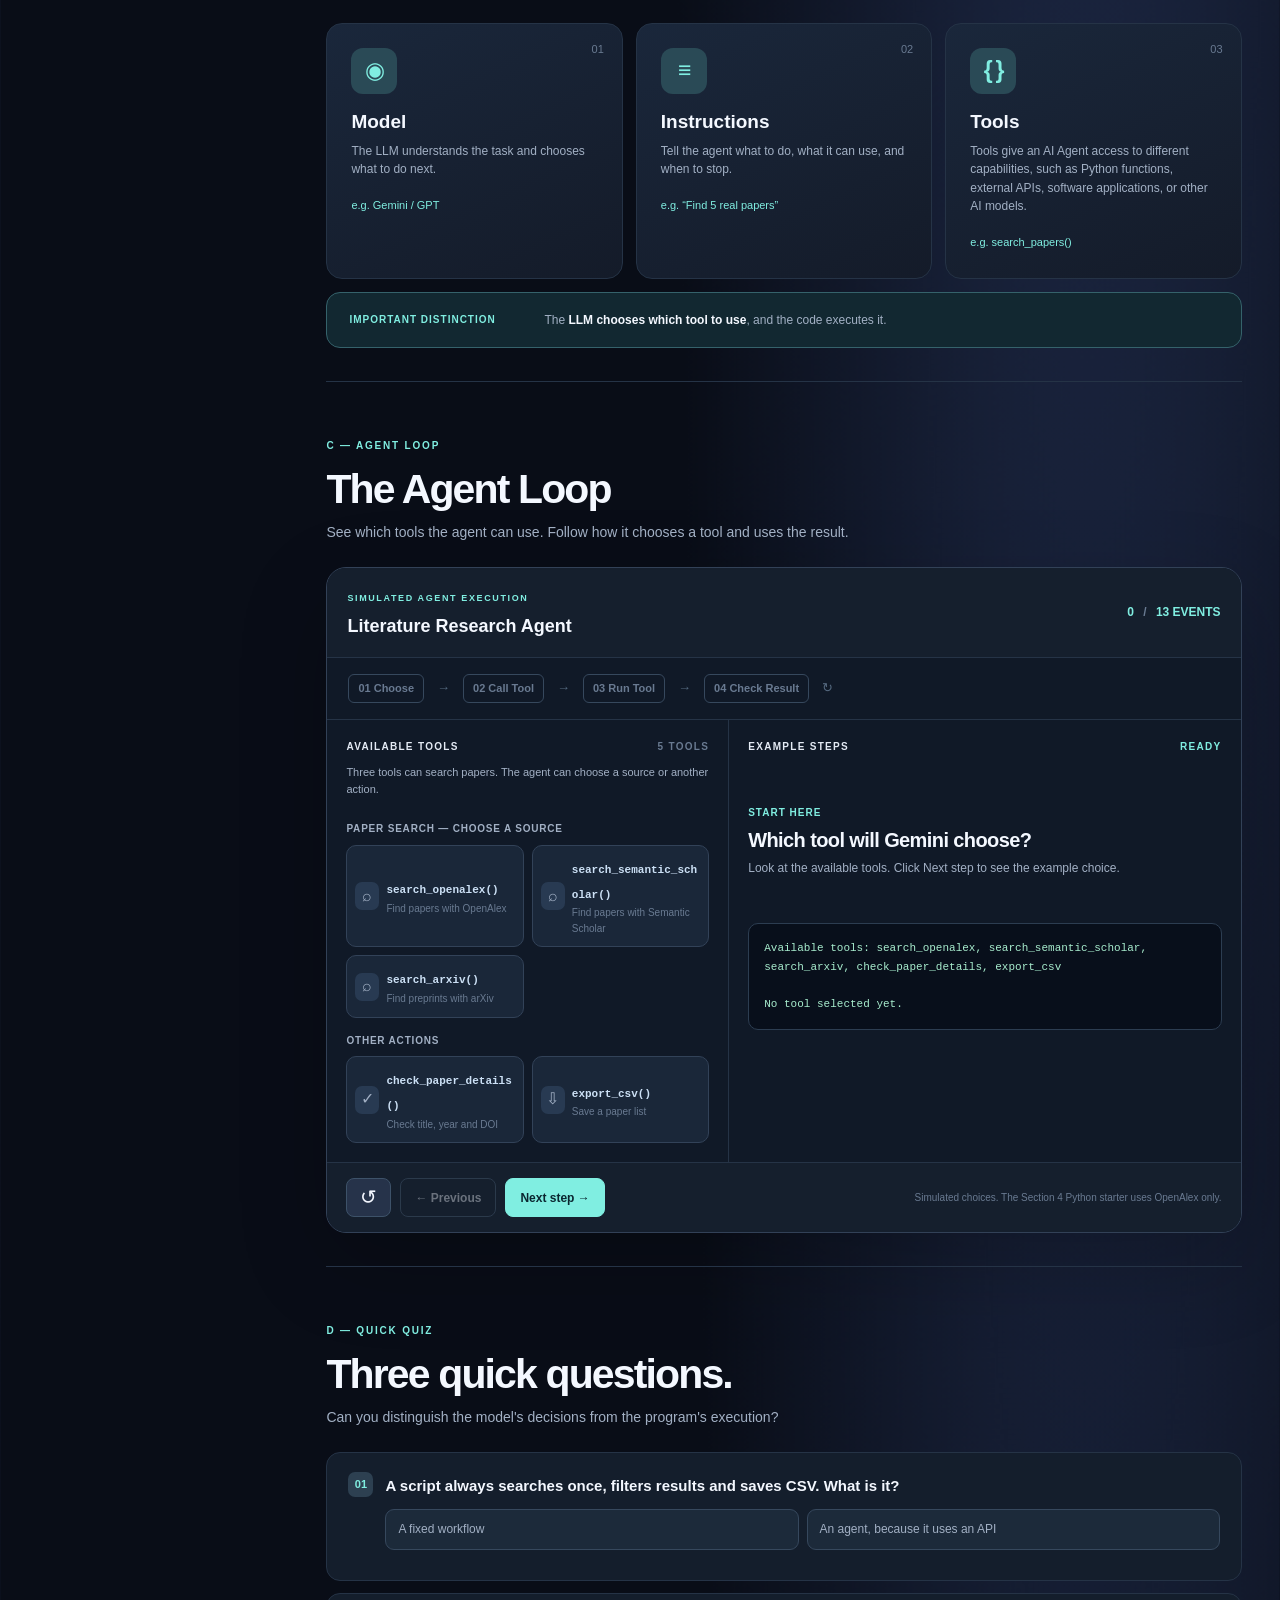
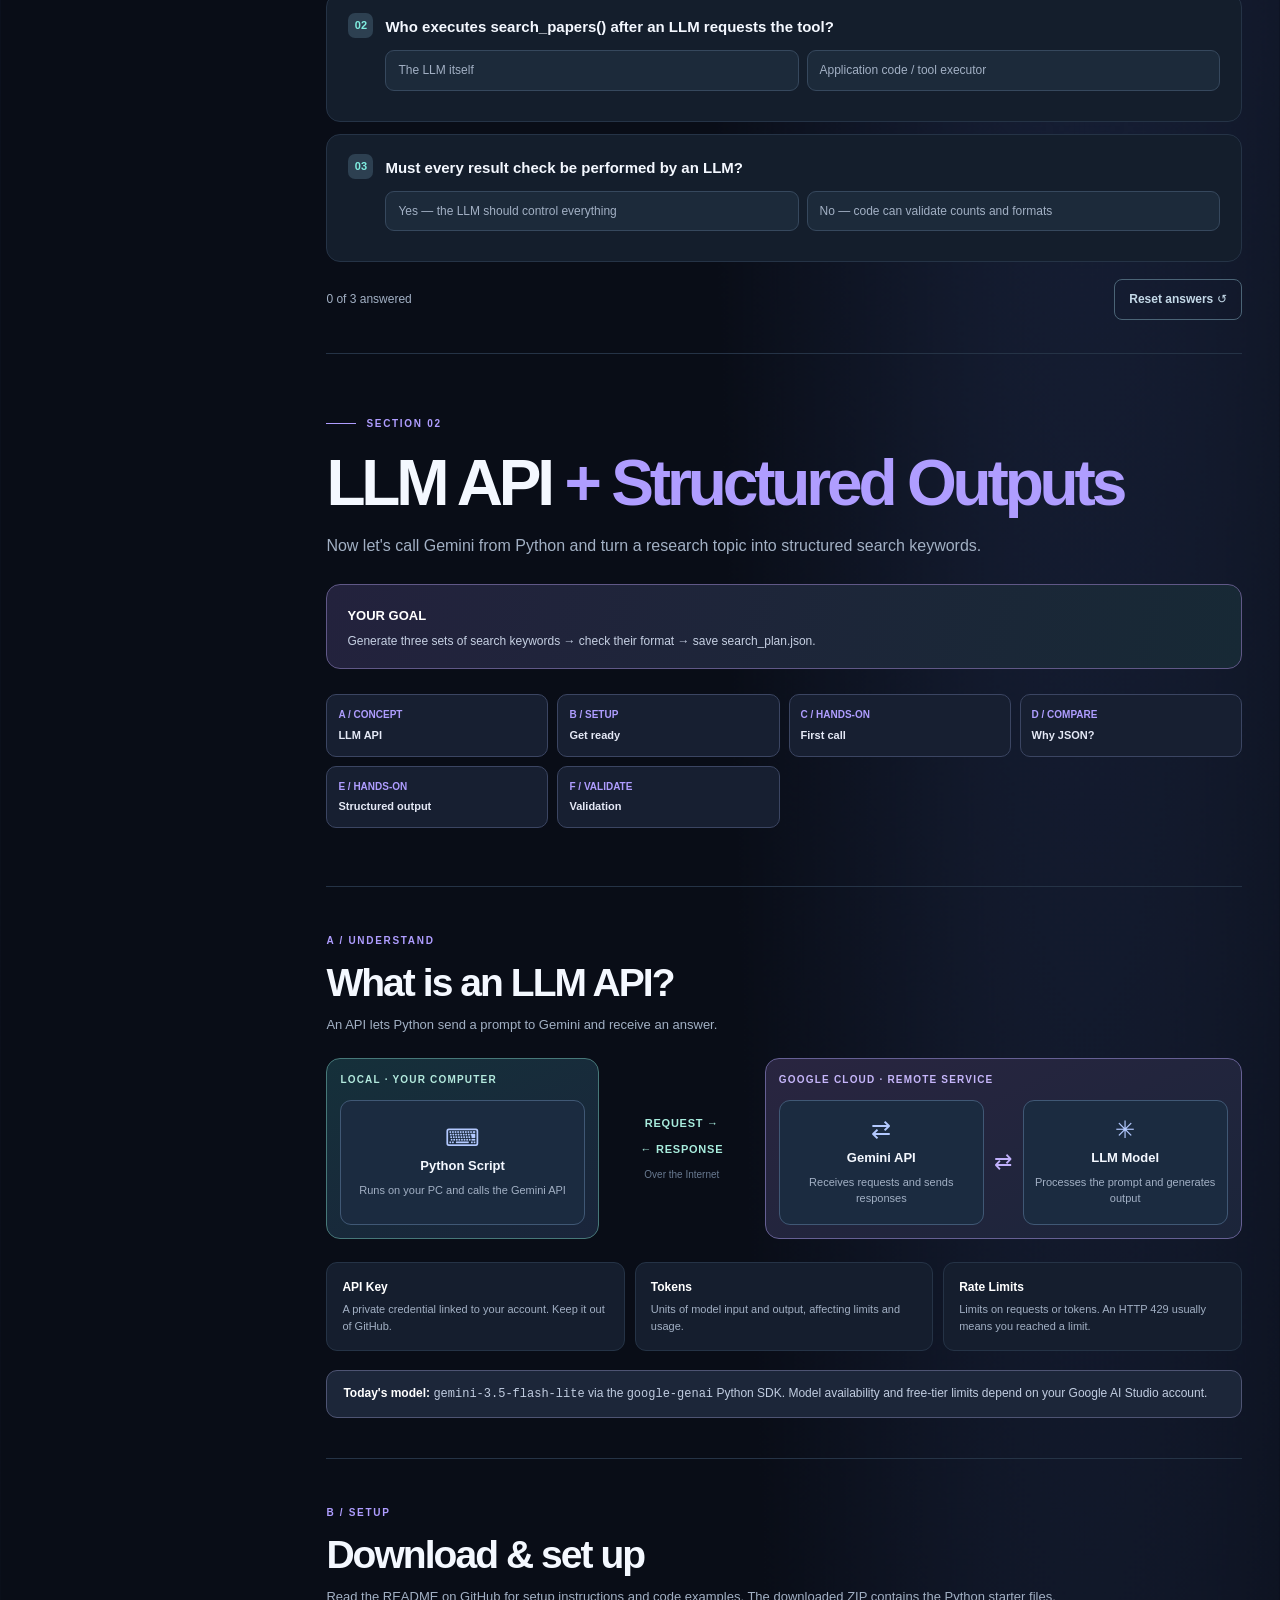
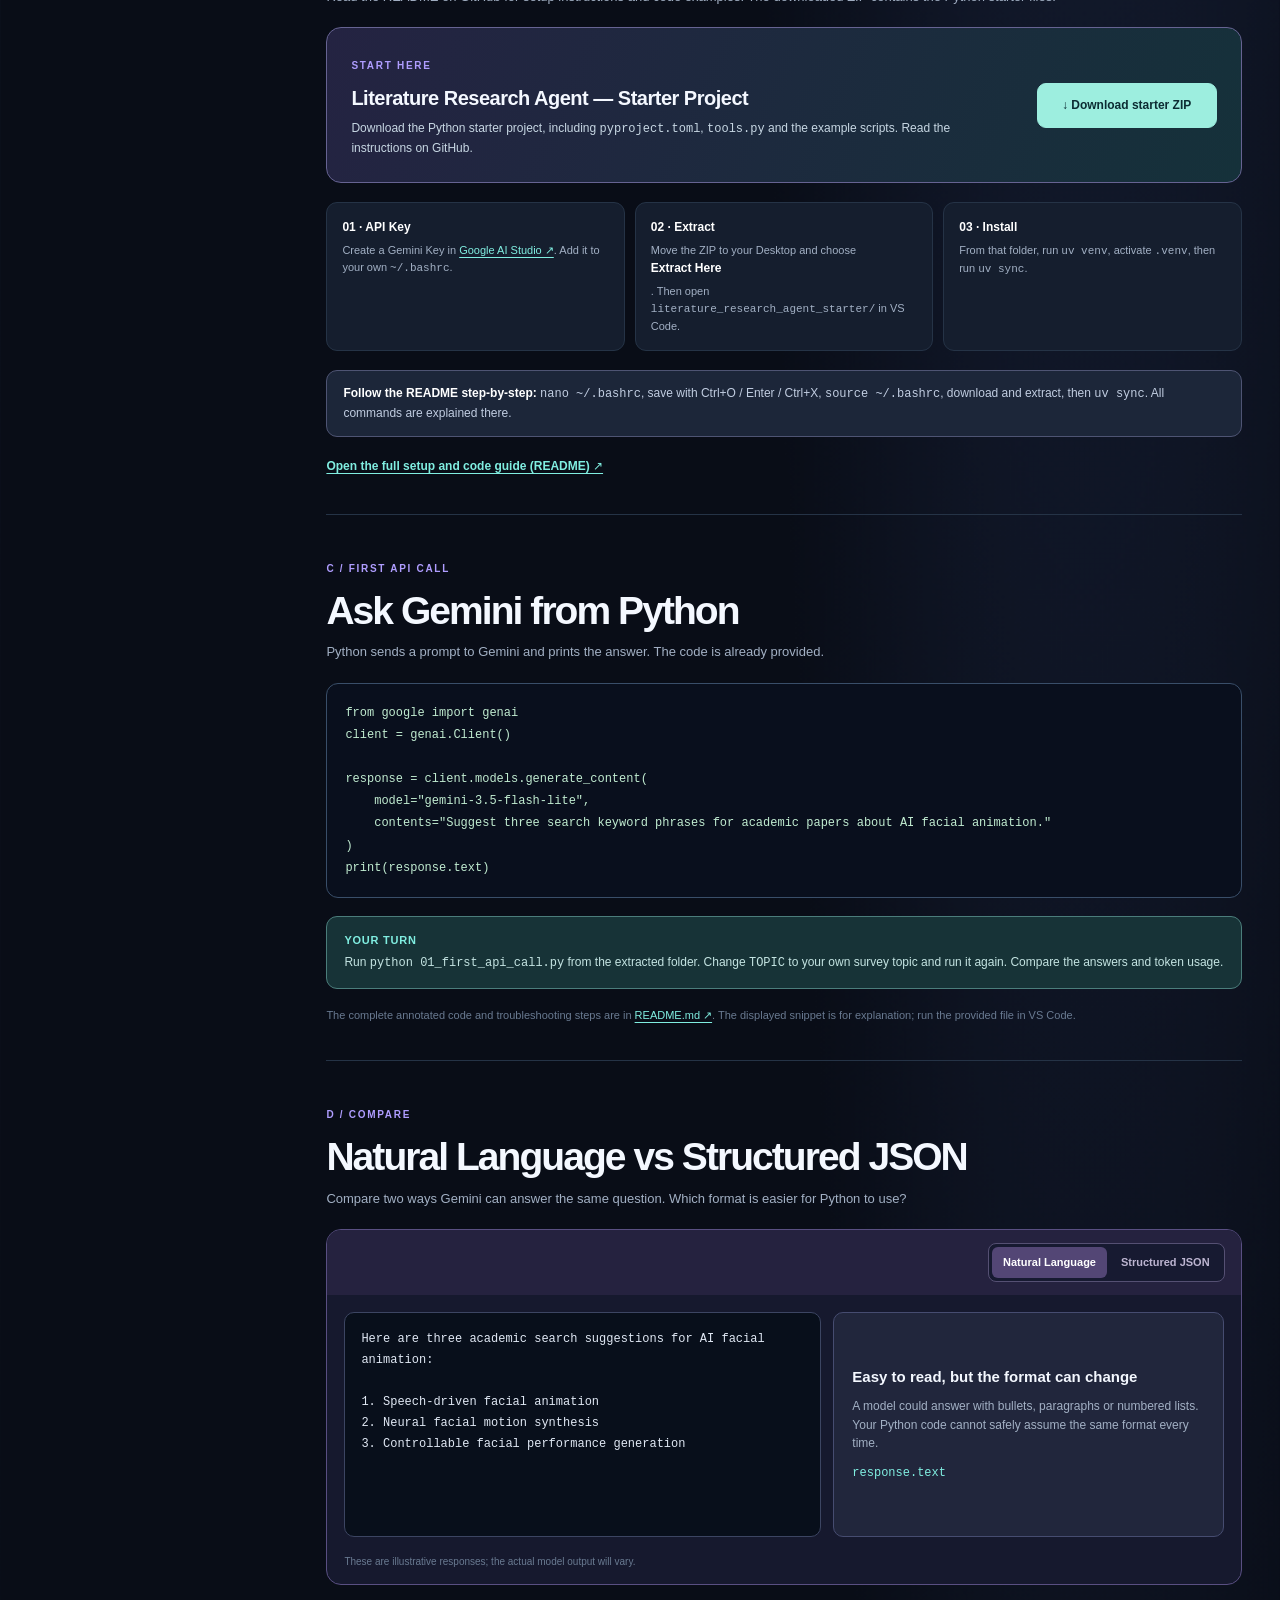
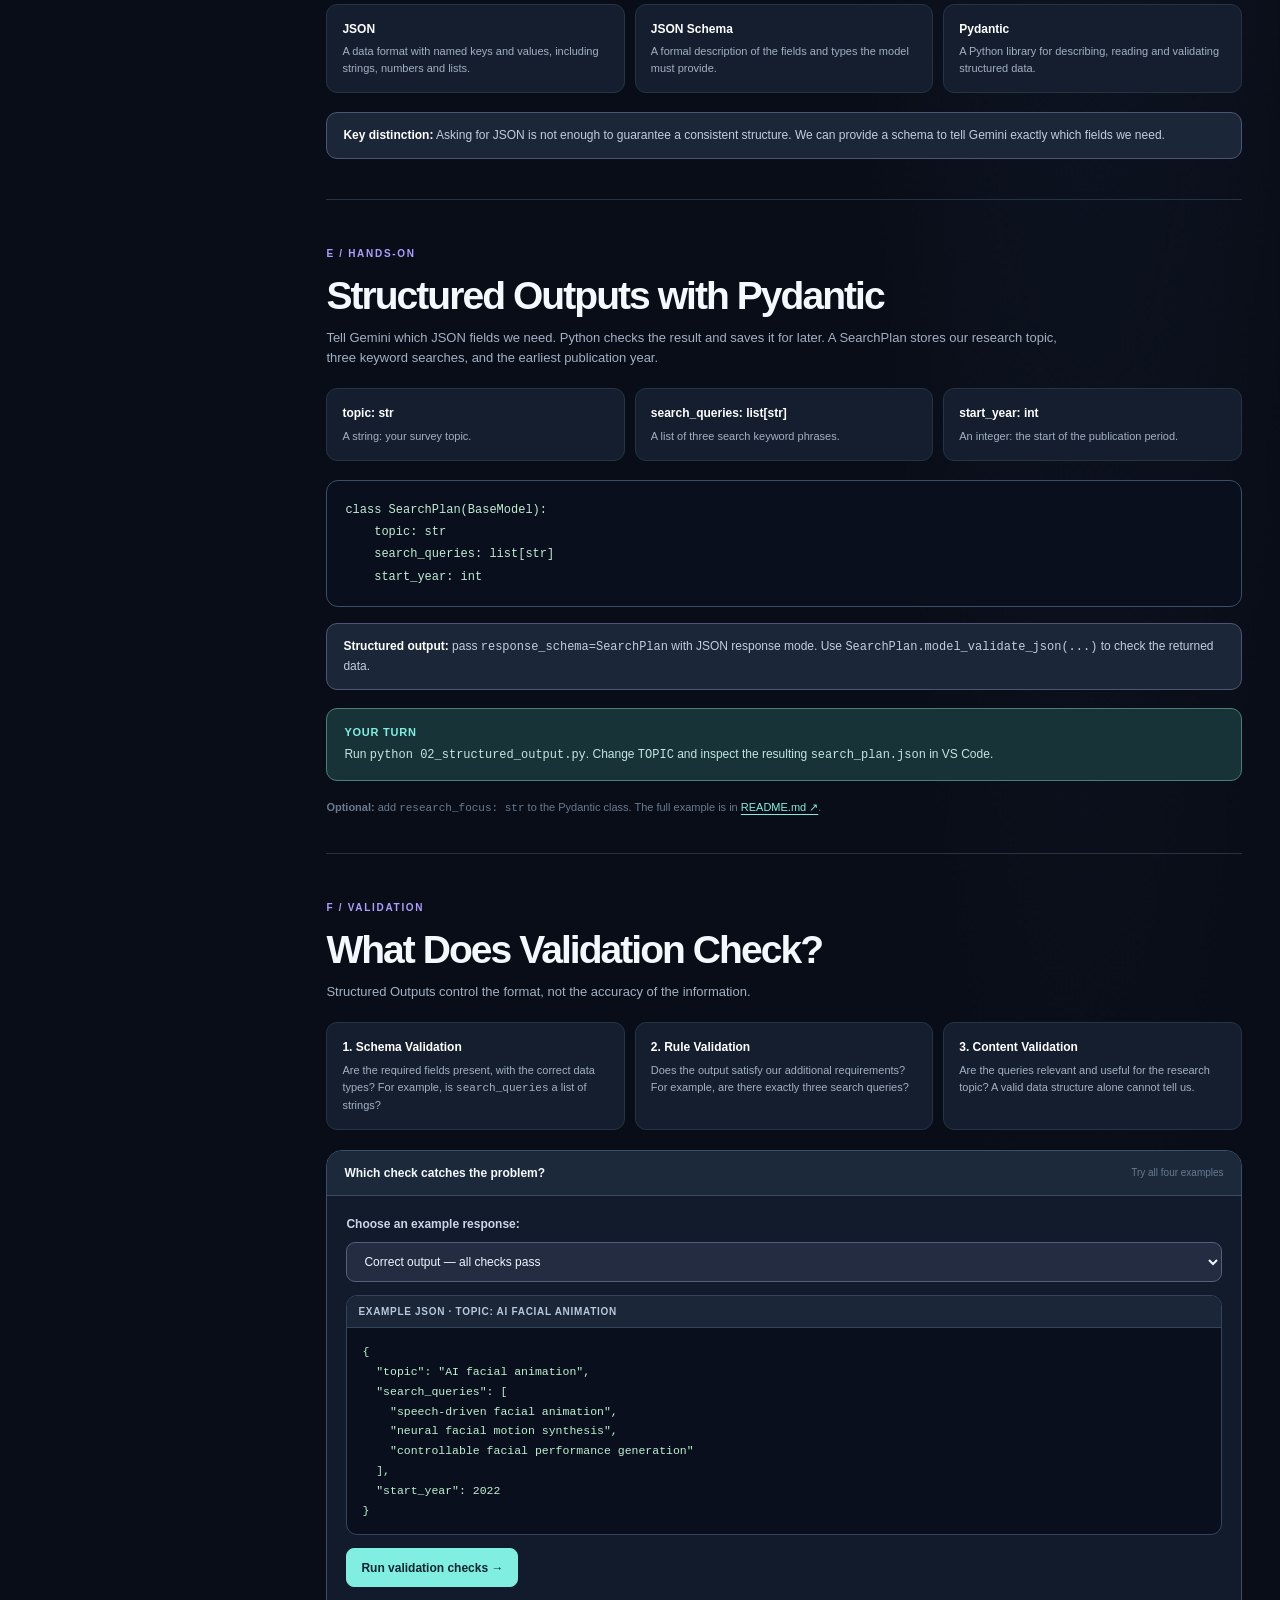
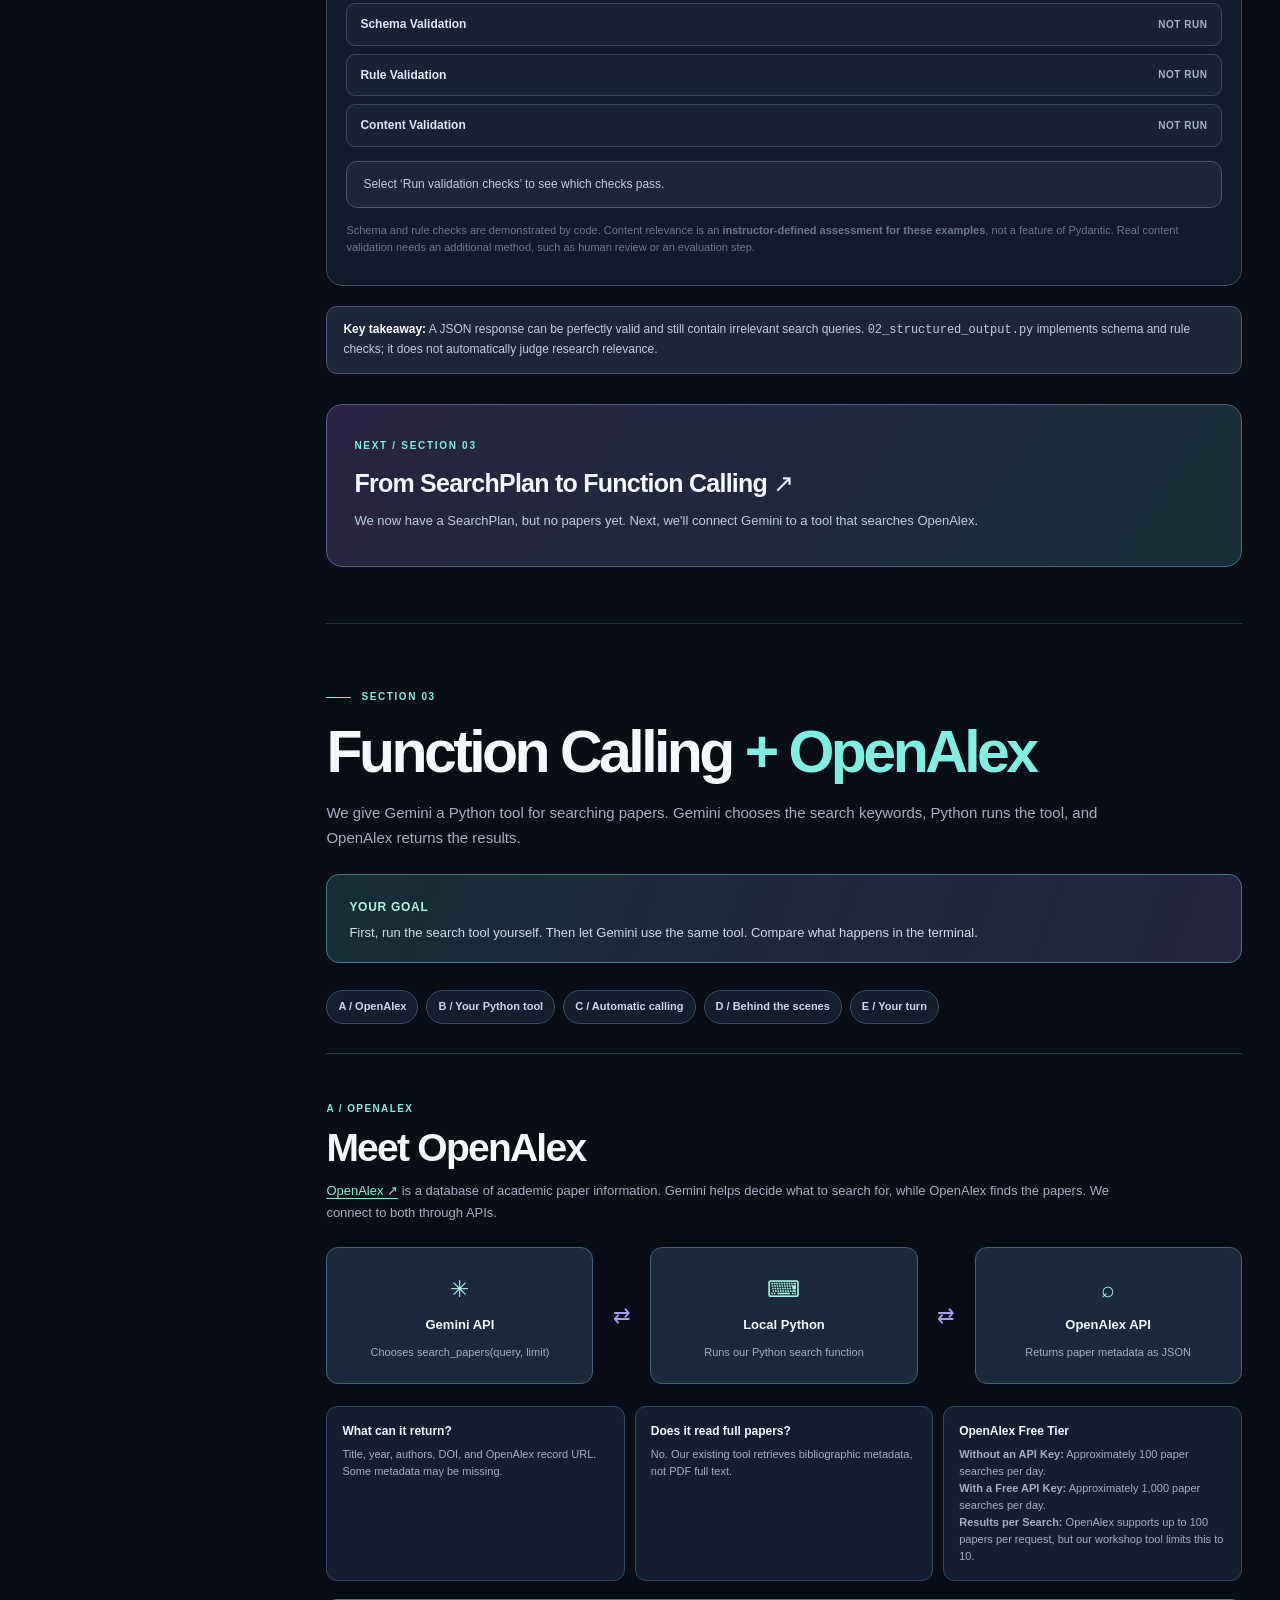
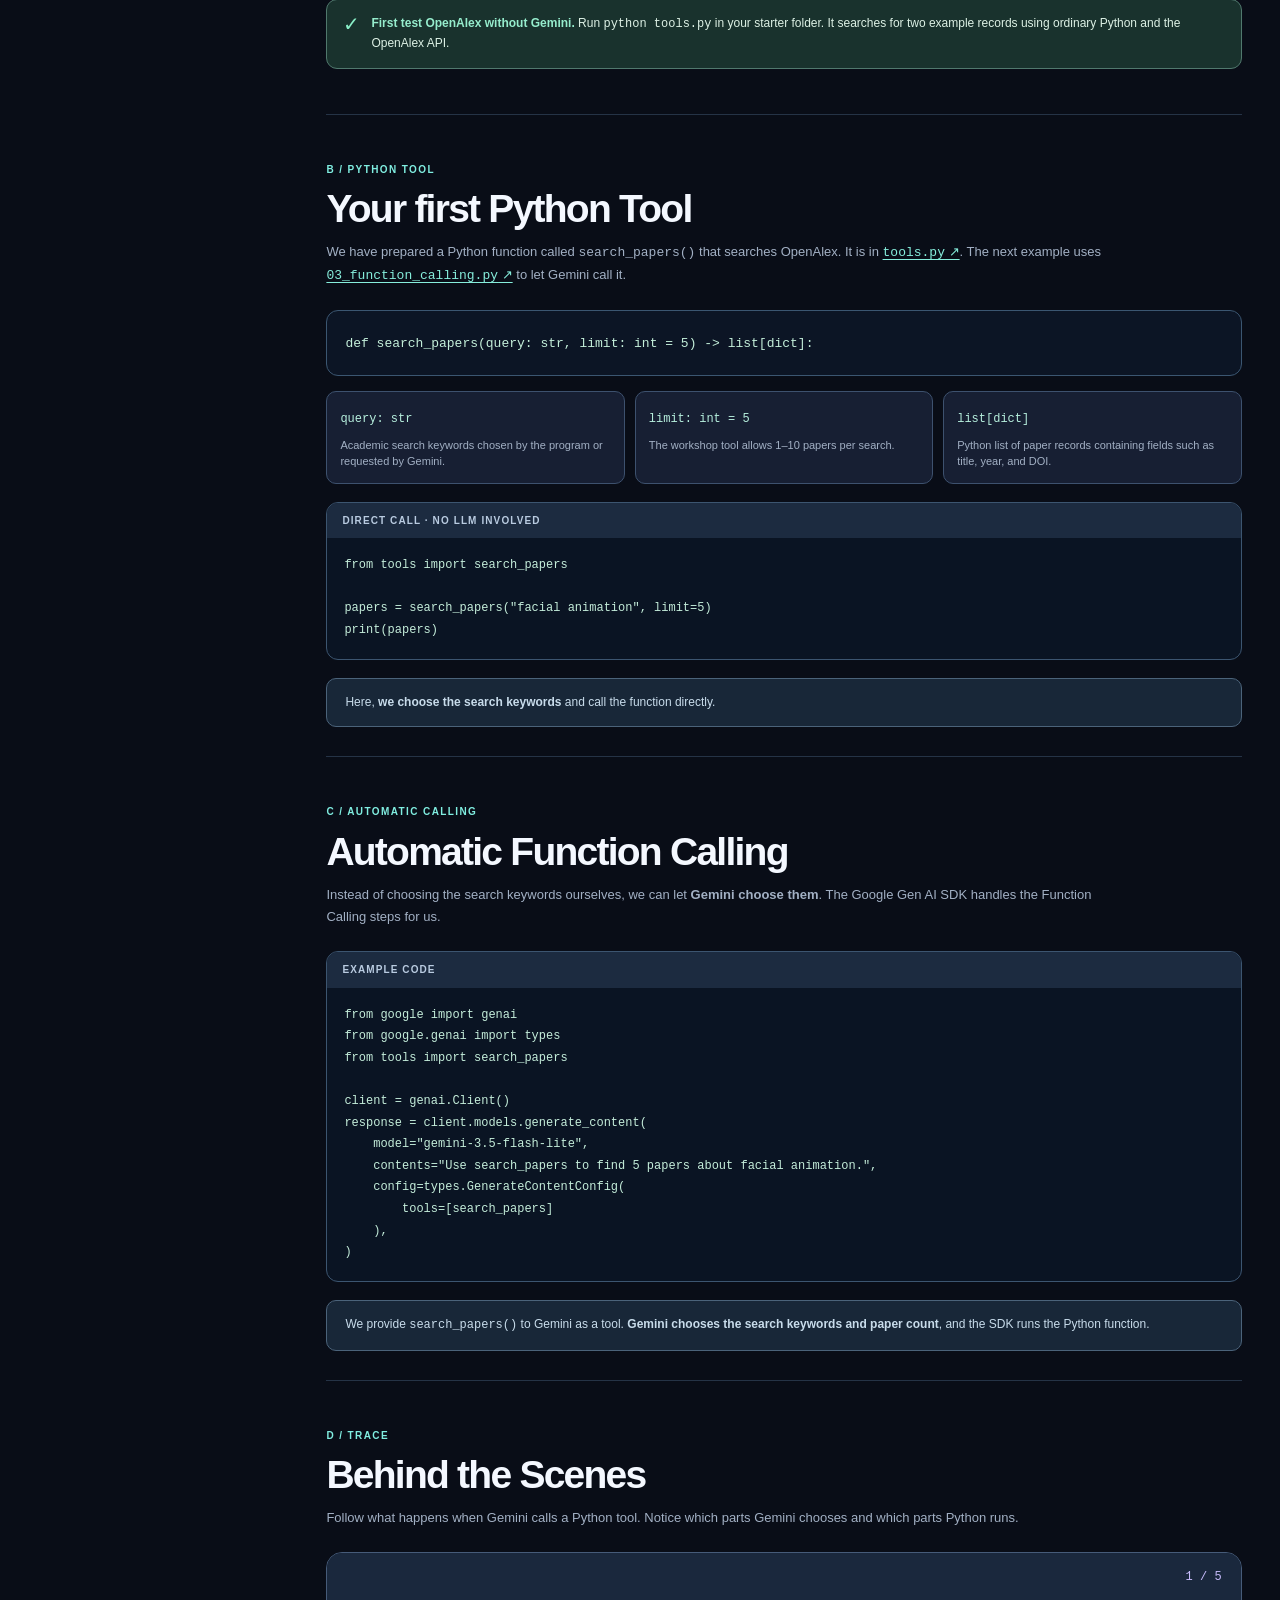
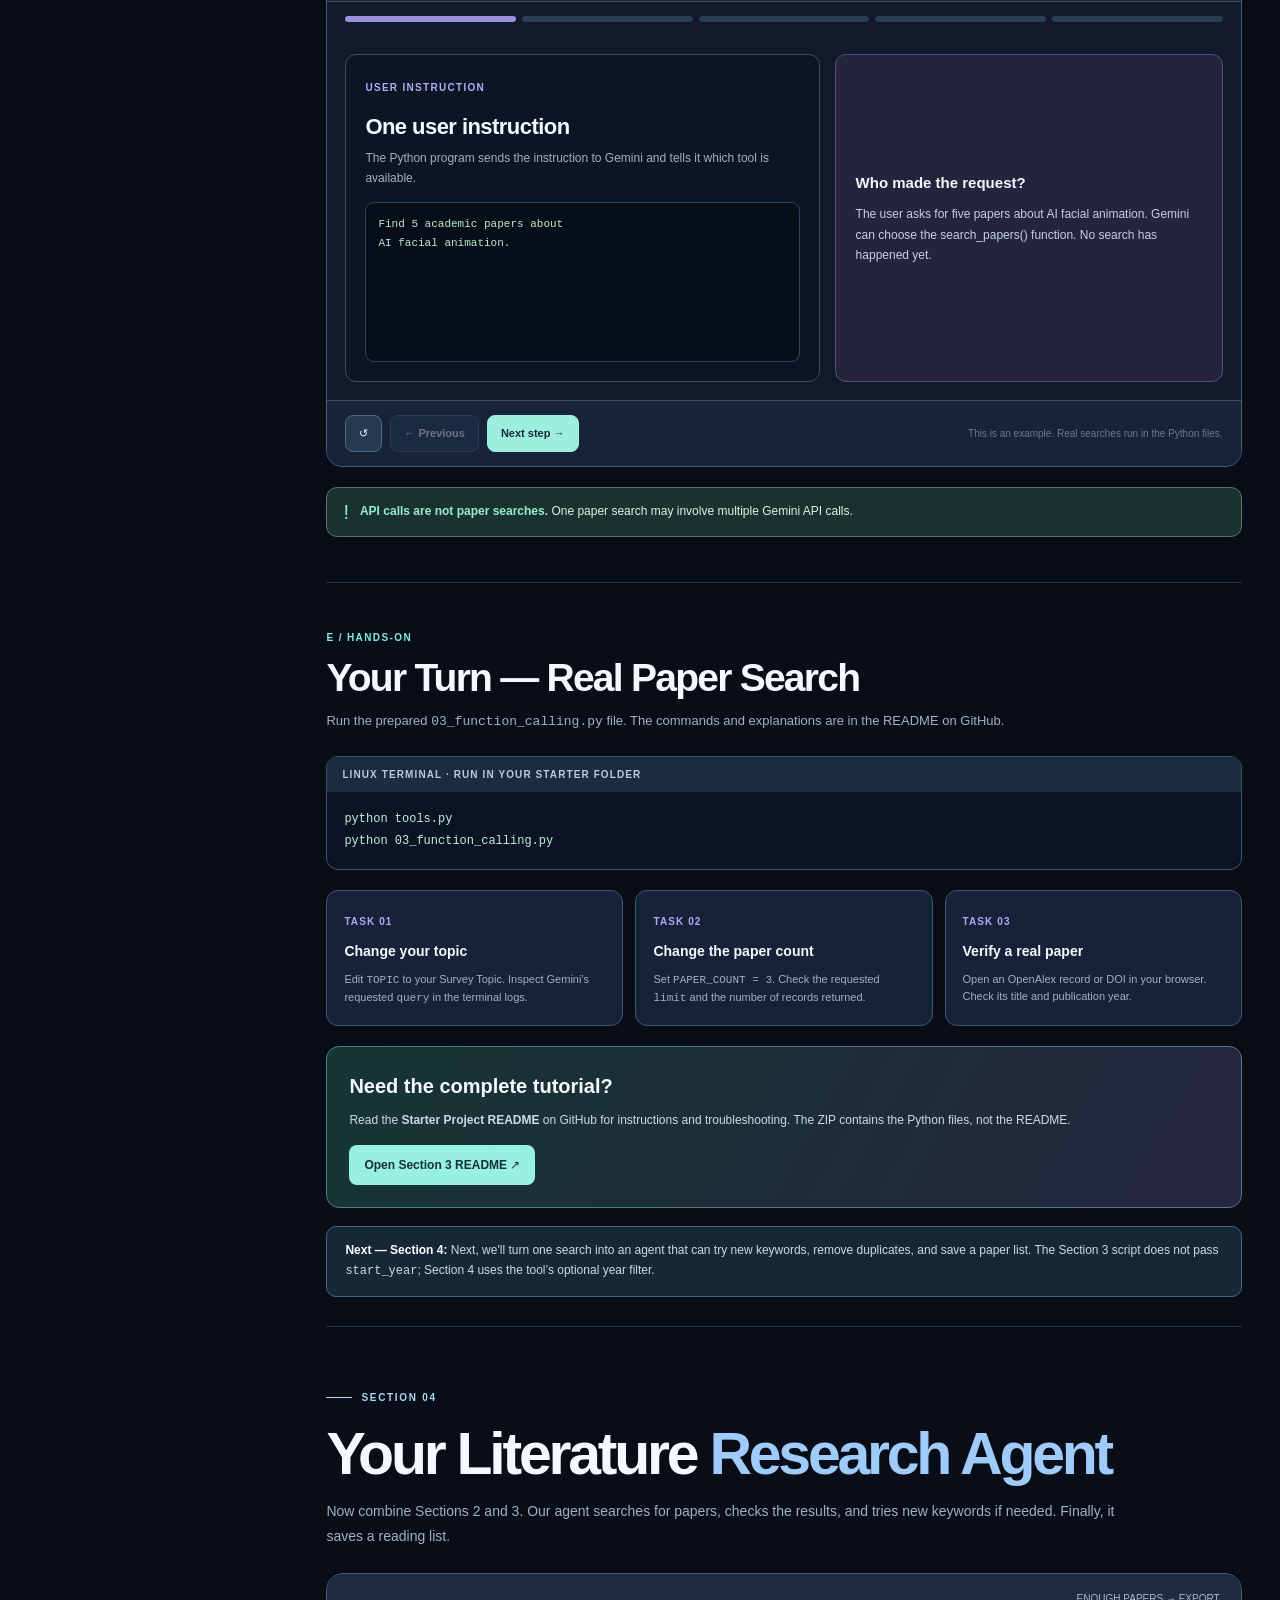
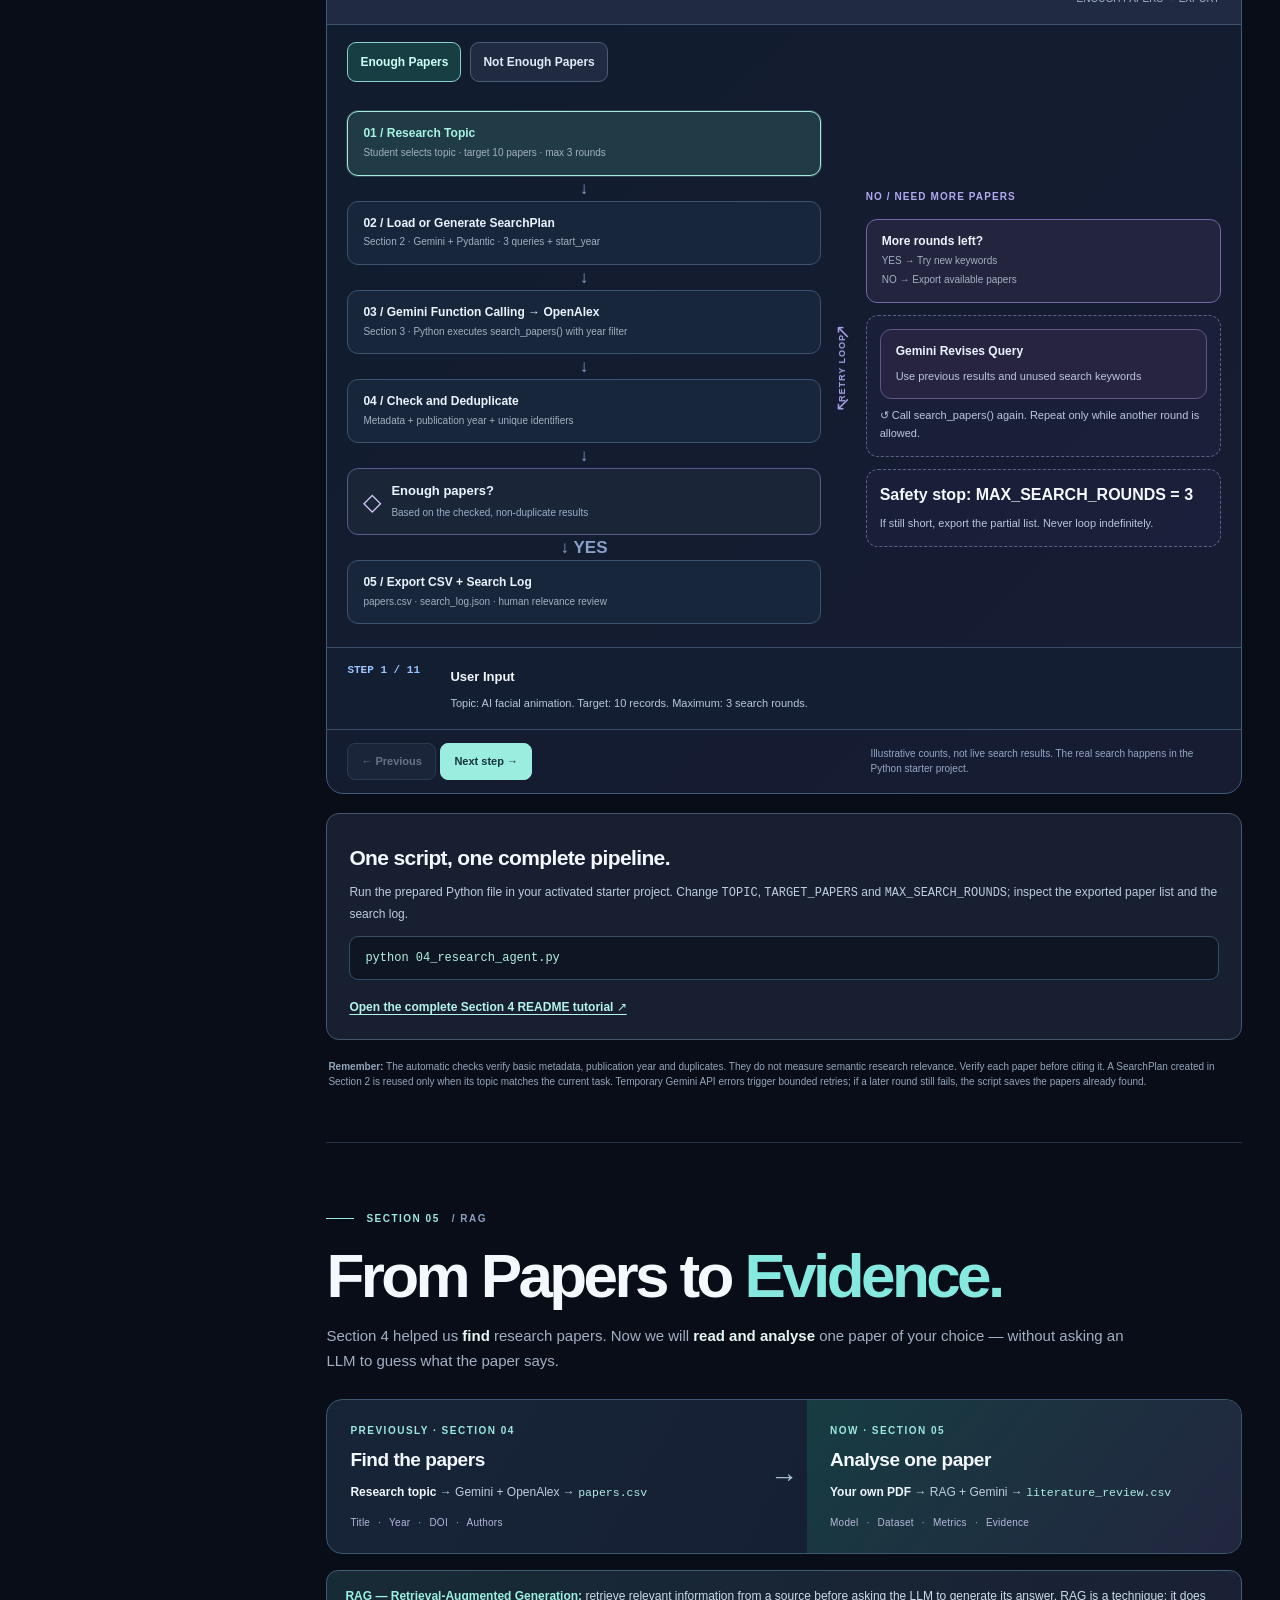
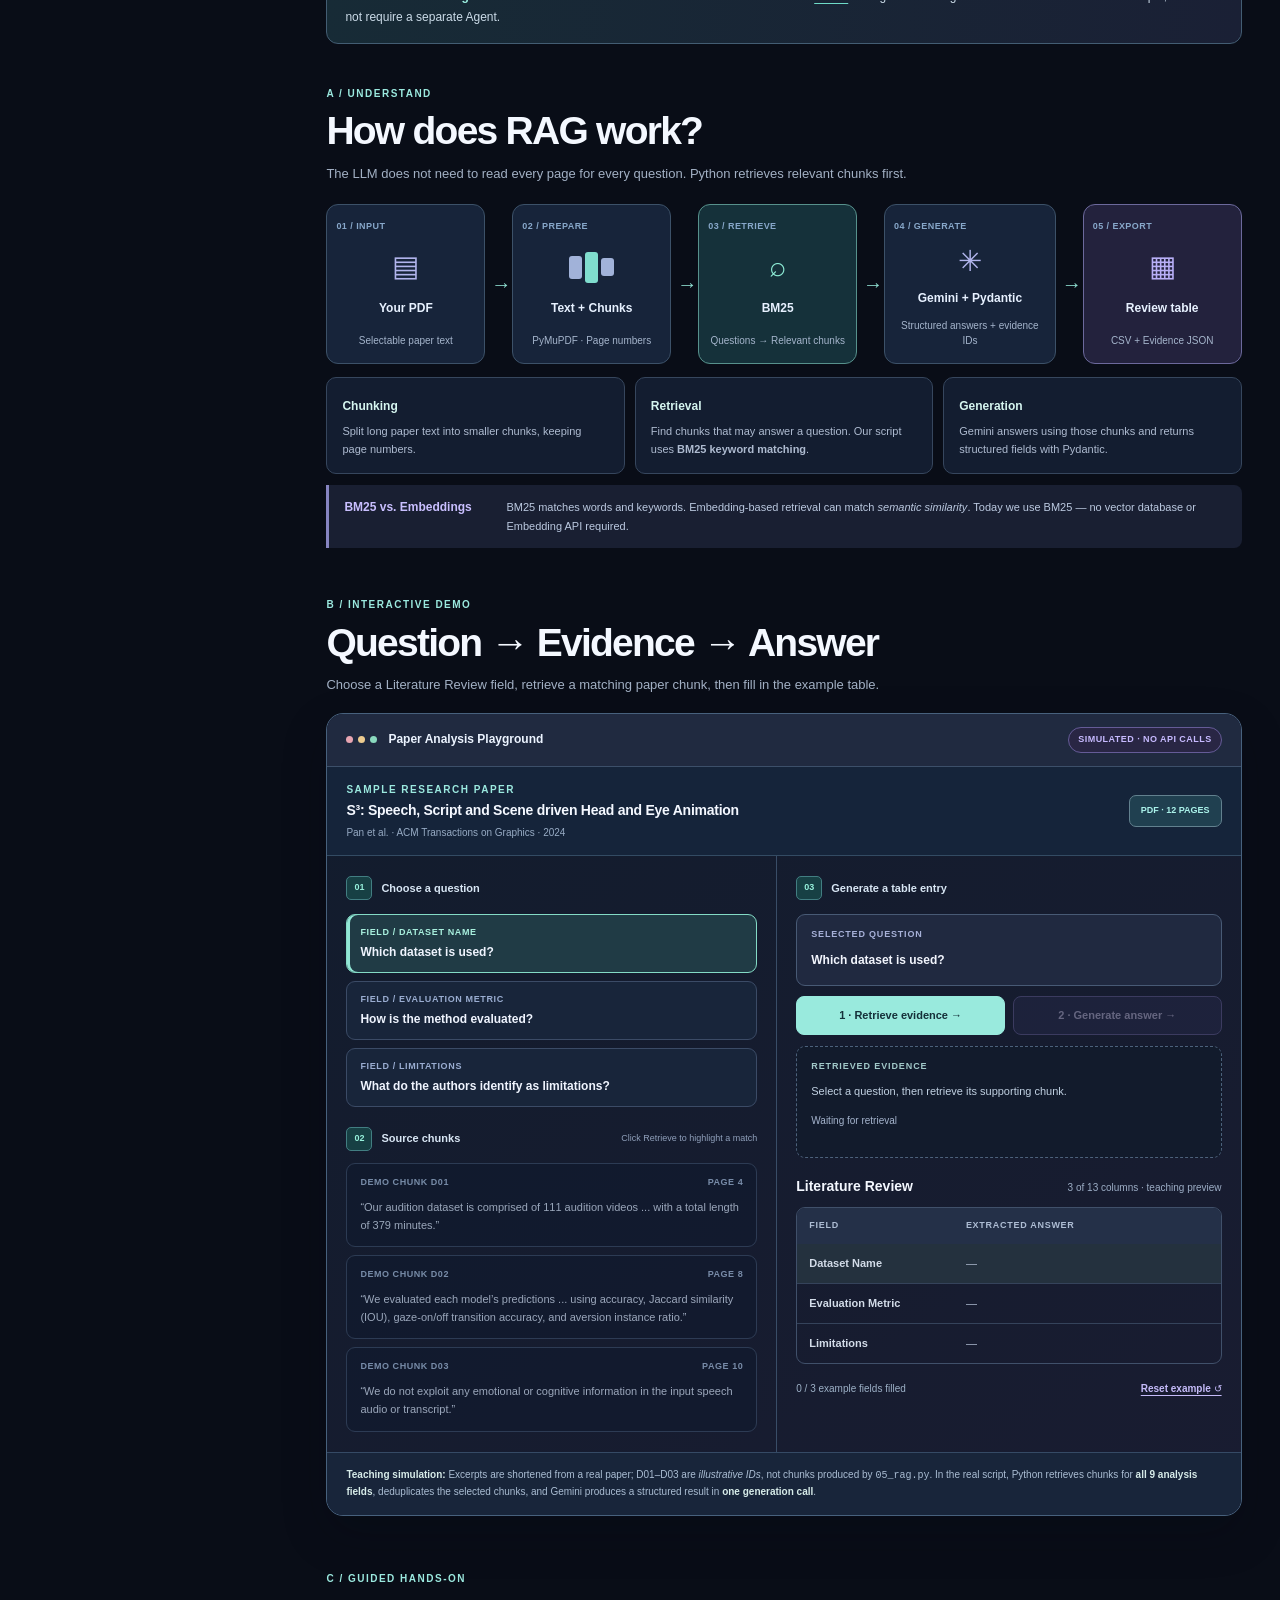
==== commit 0d34db7f: "Remove redundant Section 6 flow and walkthrough footnotes" ====
--- a/docs/workshop03/index.html
+++ b/docs/workshop03/index.html
@@ -780,7 +780,6 @@
           <span><i class="s6-legend-scrape"></i> Web Scraping parses HTML</span>
           <span><i class="s6-legend-download"></i> HTTP download requests PDF bytes</span>
         </div>
-        <p class="s6-flow-note">The diagram focuses on the source-search path. In the actual script, a validated local PDF is marked <code>EXISTING</code> and reused before any network lookup. Failed searches do not stop the next paper.</p>
 
         <div class="s6-head">
           <div class="s6-label">C / STEP-BY-STEP CODE LAB</div>
@@ -839,7 +838,6 @@
               </div>
             </div>
           </div>
-          <p class="s6-footnote">Teaching example: the real <code>06_pdf_finder.py</code> also handles other HTML patterns, broken URLs, redirects, access rules and failed downloads. The walkthrough does not execute Python or contact real websites.</p>
         </div>
 
         <div class="s6-head">
--- a/docs/workshop03/section06.css
+++ b/docs/workshop03/section06.css
@@ -112,3 +112,5 @@
 @media(max-width:1000px){.s6-page-compare{grid-template-columns:minmax(0,1fr) 22px minmax(0,1fr)}.s6-flow-branches{grid-template-columns:minmax(0,.9fr) minmax(0,1.1fr)}}
 @media(max-width:850px){.s6-parser-grid{grid-template-columns:1fr}.s6-parser-col:first-child{border-right:0;border-bottom:1px solid #374b65}.s6-page-compare{grid-template-columns:1fr}.s6-compare-arrow{transform:rotate(90deg);min-height:25px}}
 @media(max-width:650px){.s6-flow{padding:18px 12px}.s6-flow-branches{grid-template-columns:1fr}.s6-flow-branch{padding:10px}.s6-request-lesson{gap:7px}.s6-flow-legend{gap:10px}.s6-parser-grid .s6-code{font-size:10px}.s6-parser-col{padding:13px}.s6-parser-tabs{padding:12px 12px 0}.s6-parser-top{padding:12px}.s6-flow-node{padding:12px}.s6-result-table table{font-size:10px}}
+
+.s6-python-imports{margin:0 0 10px;padding:10px 14px;background:#182639;border:1px solid #354f66;border-radius:8px;white-space:pre-wrap;font:10px/1.6 ui-monospace,Consolas,monospace;color:#9fd3d4}
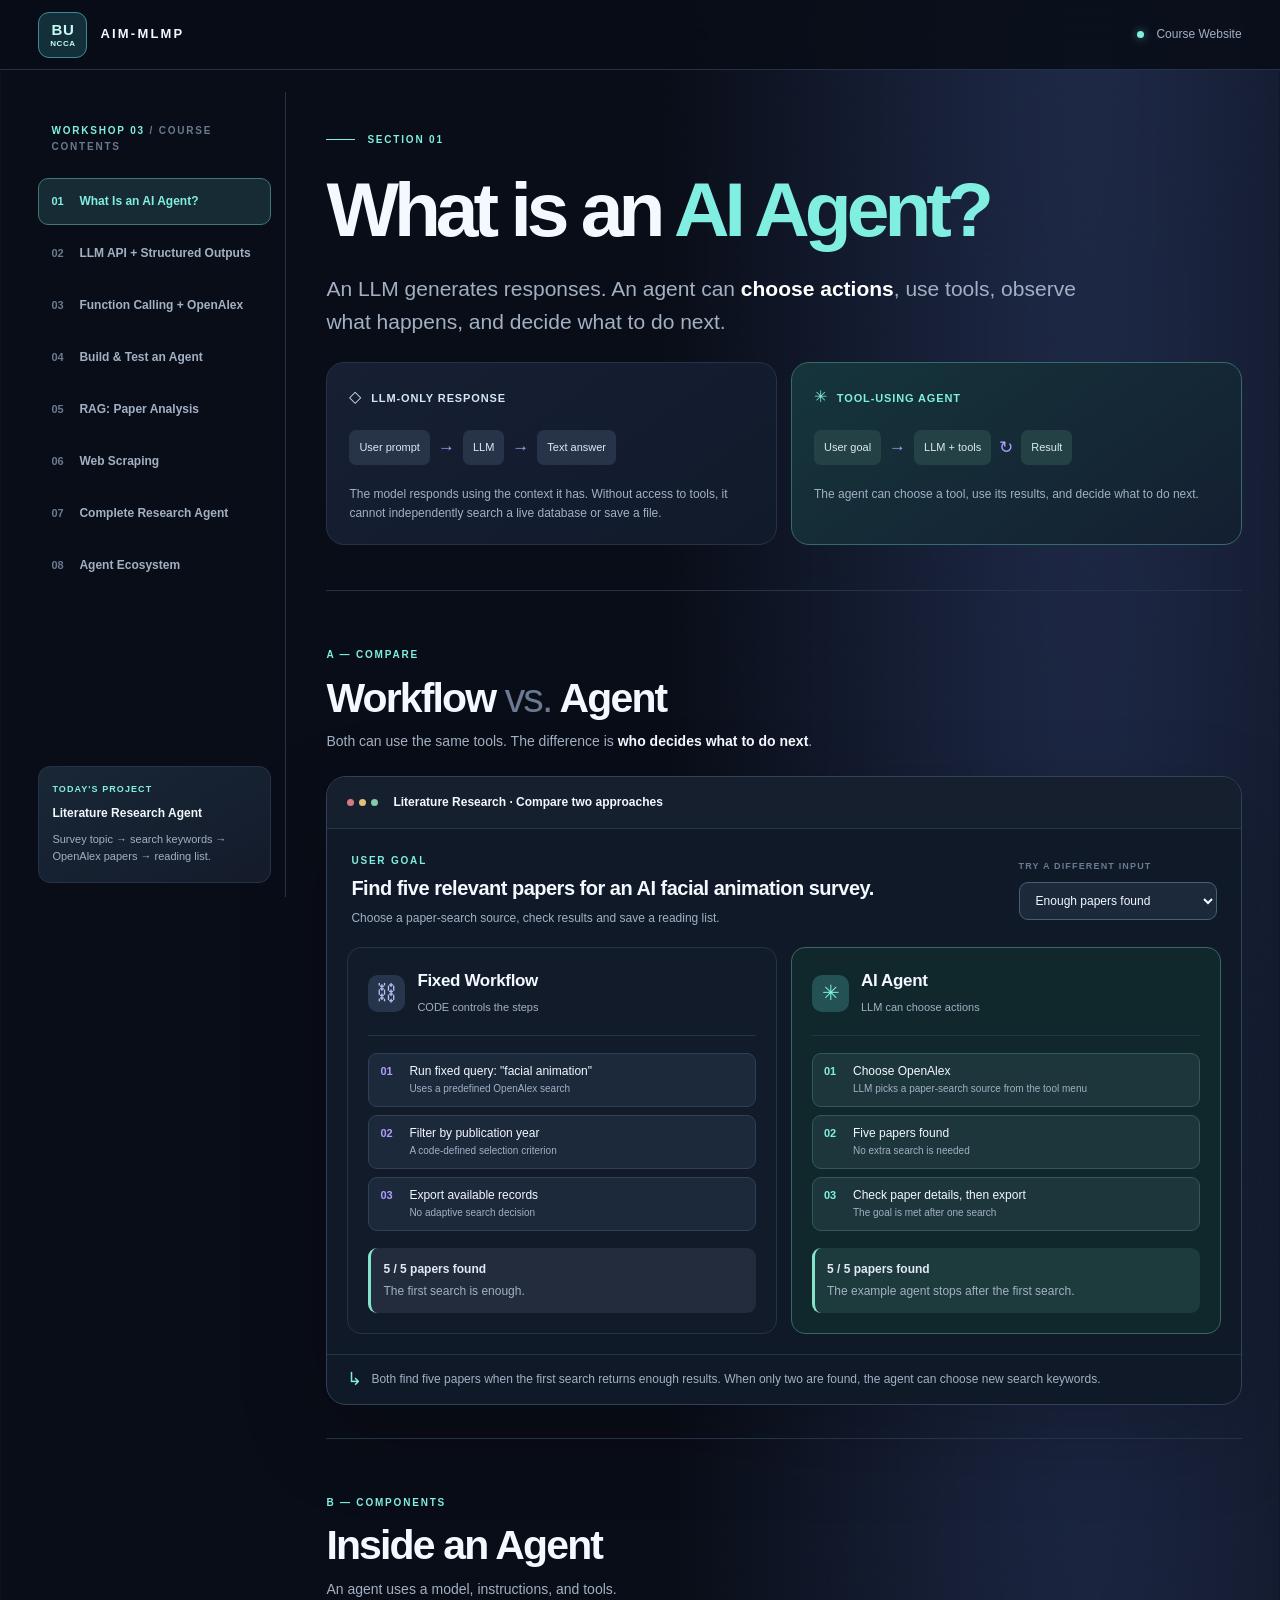
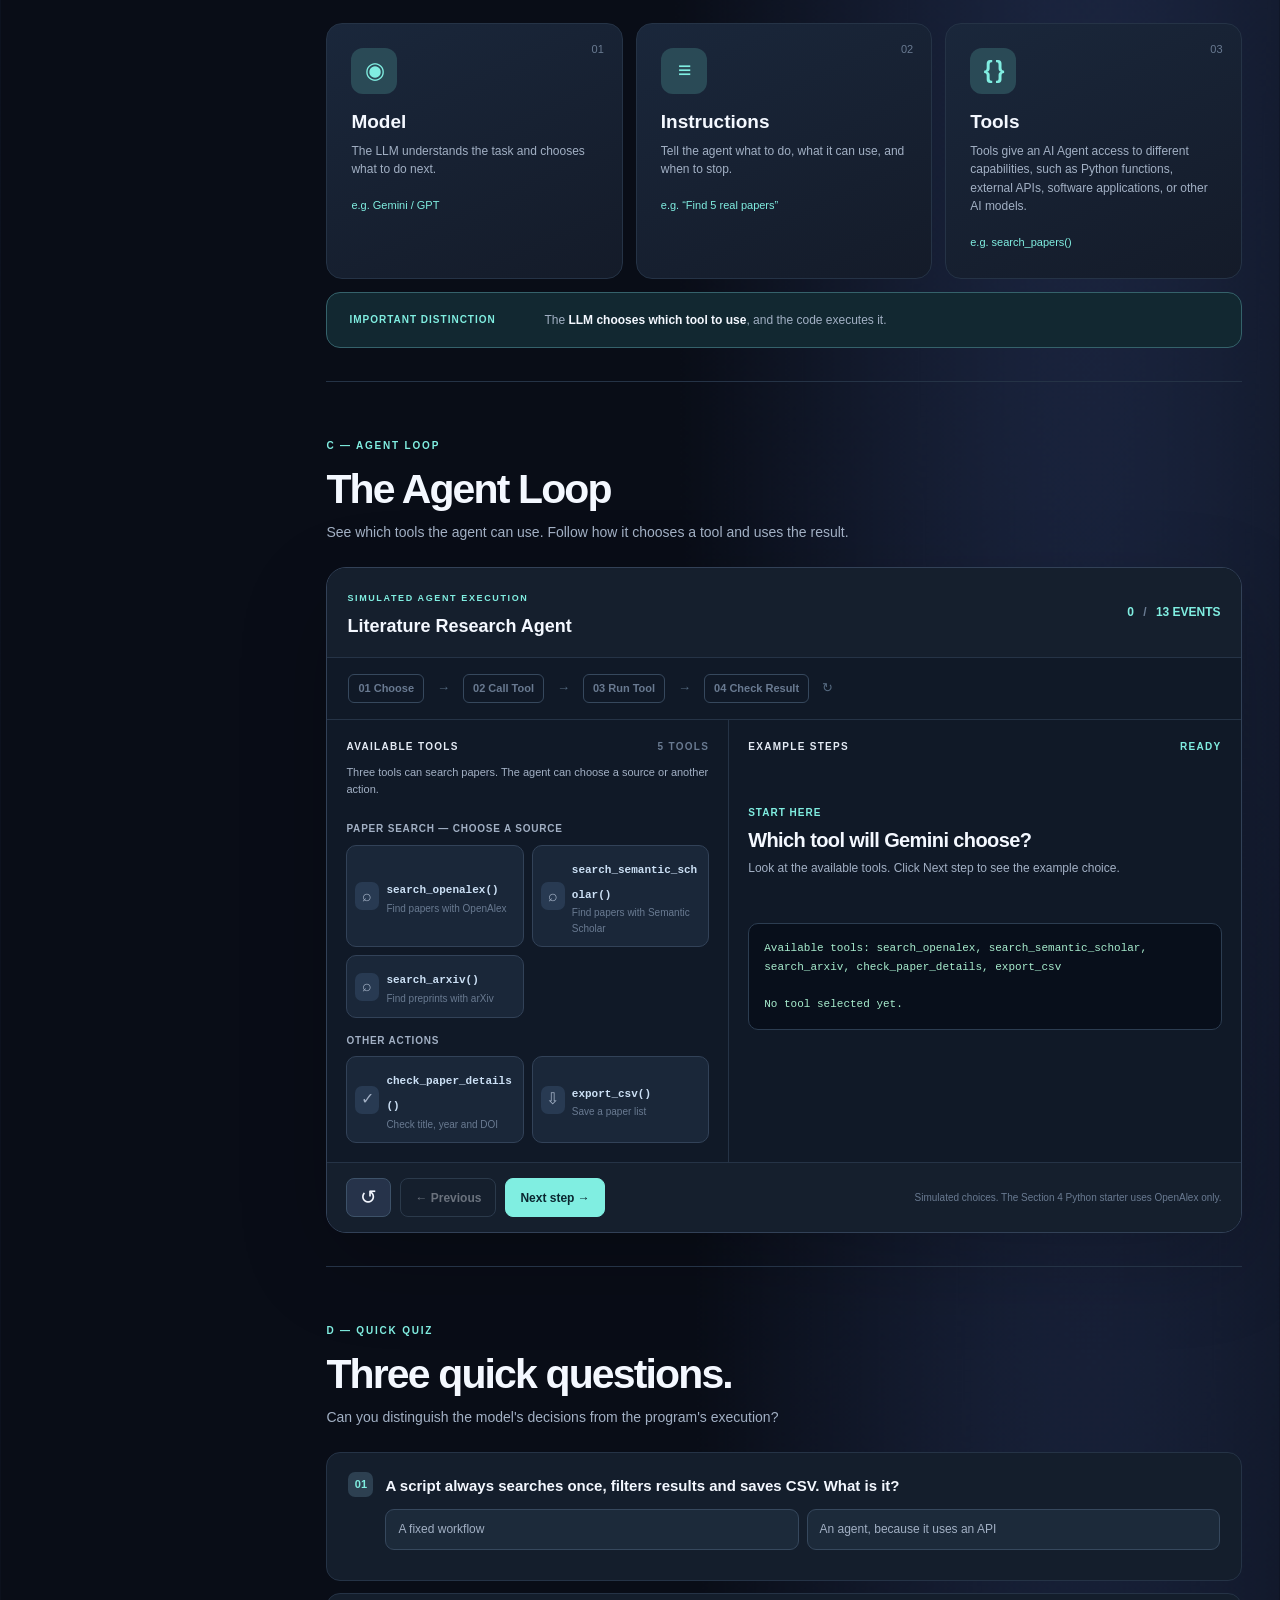
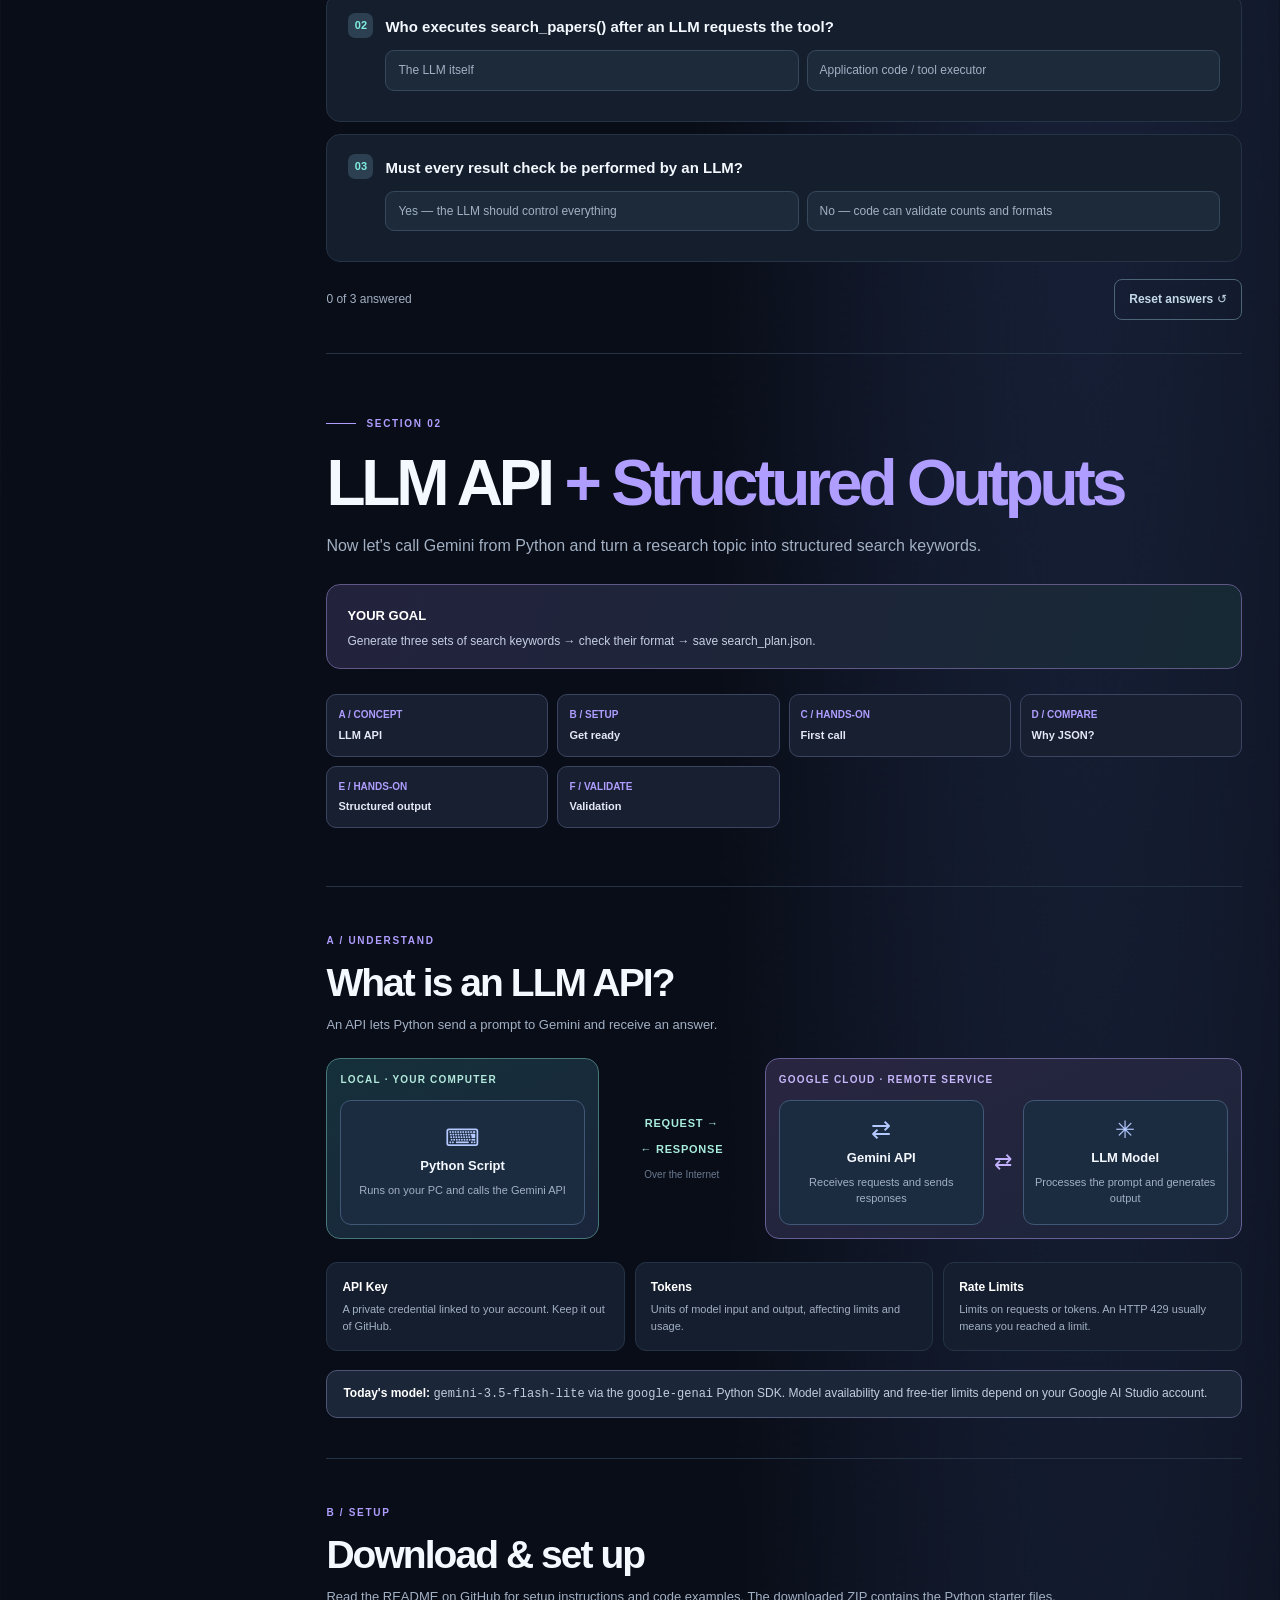
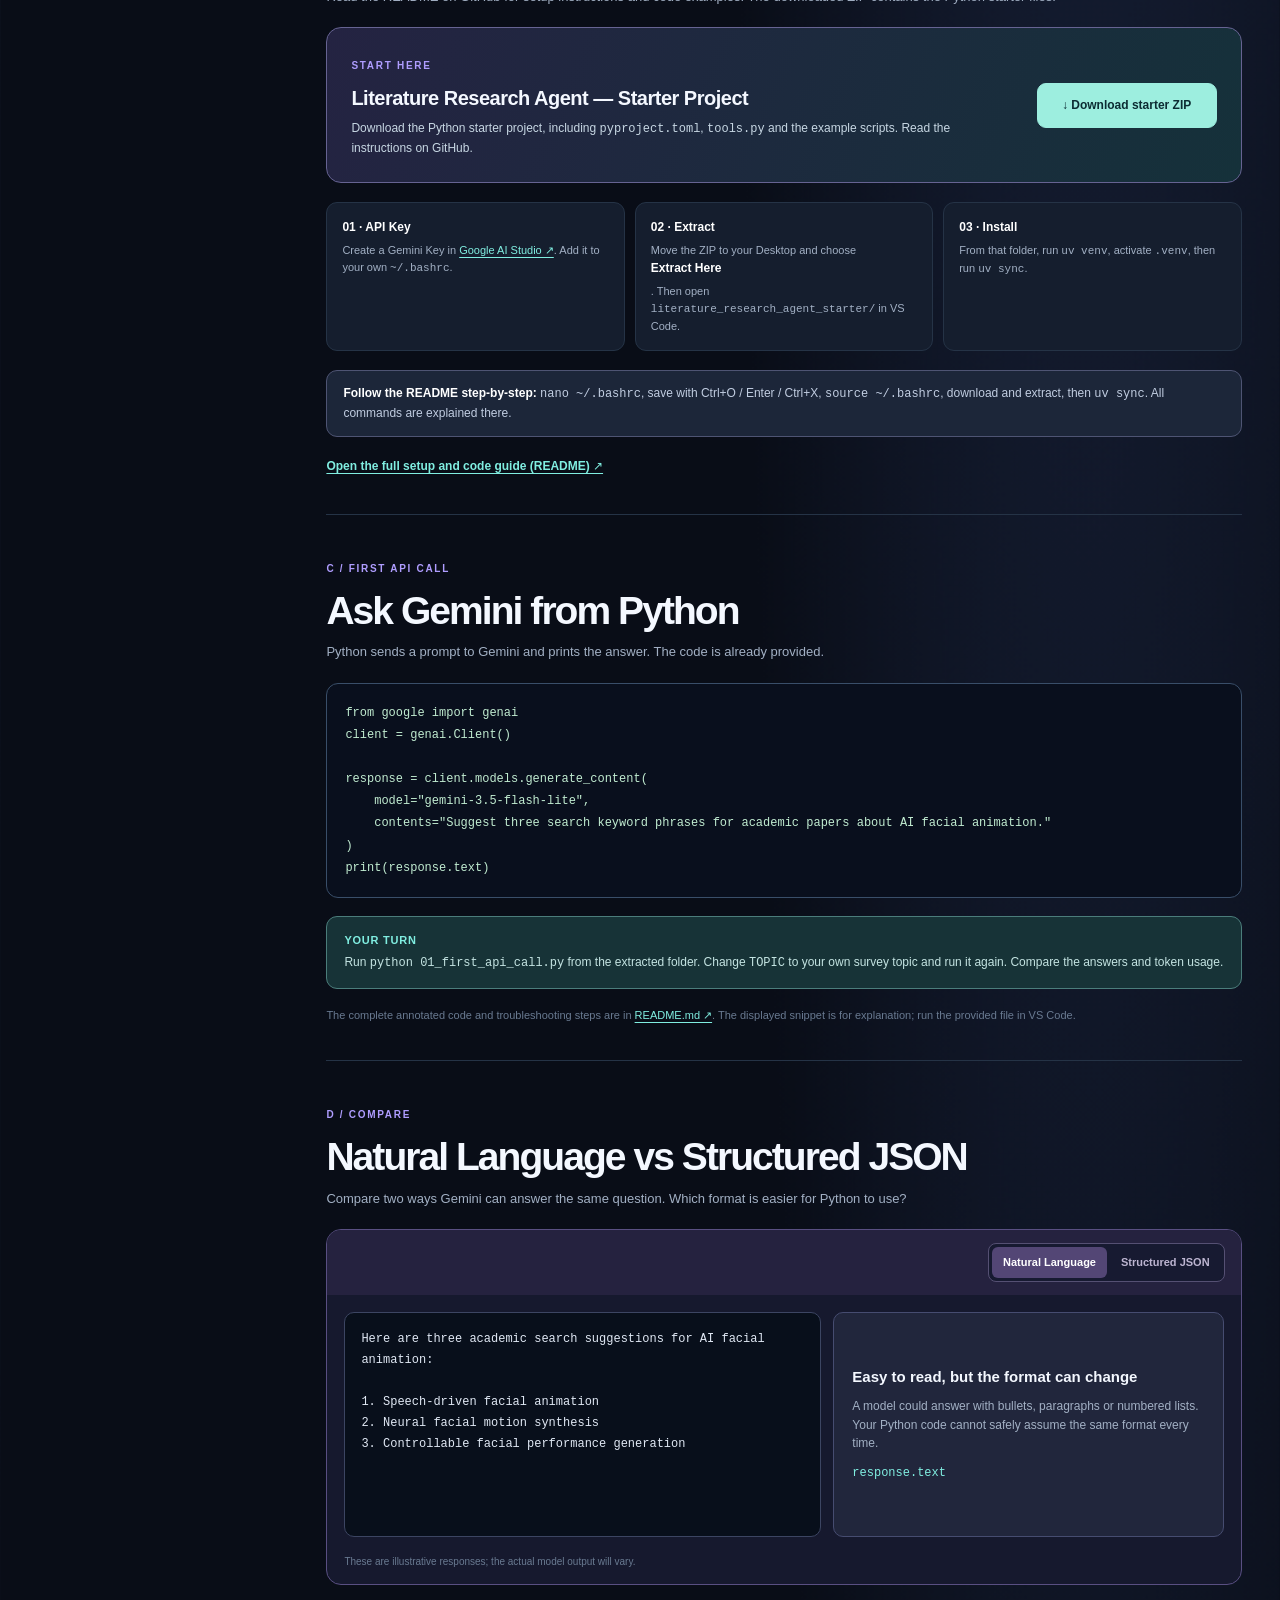
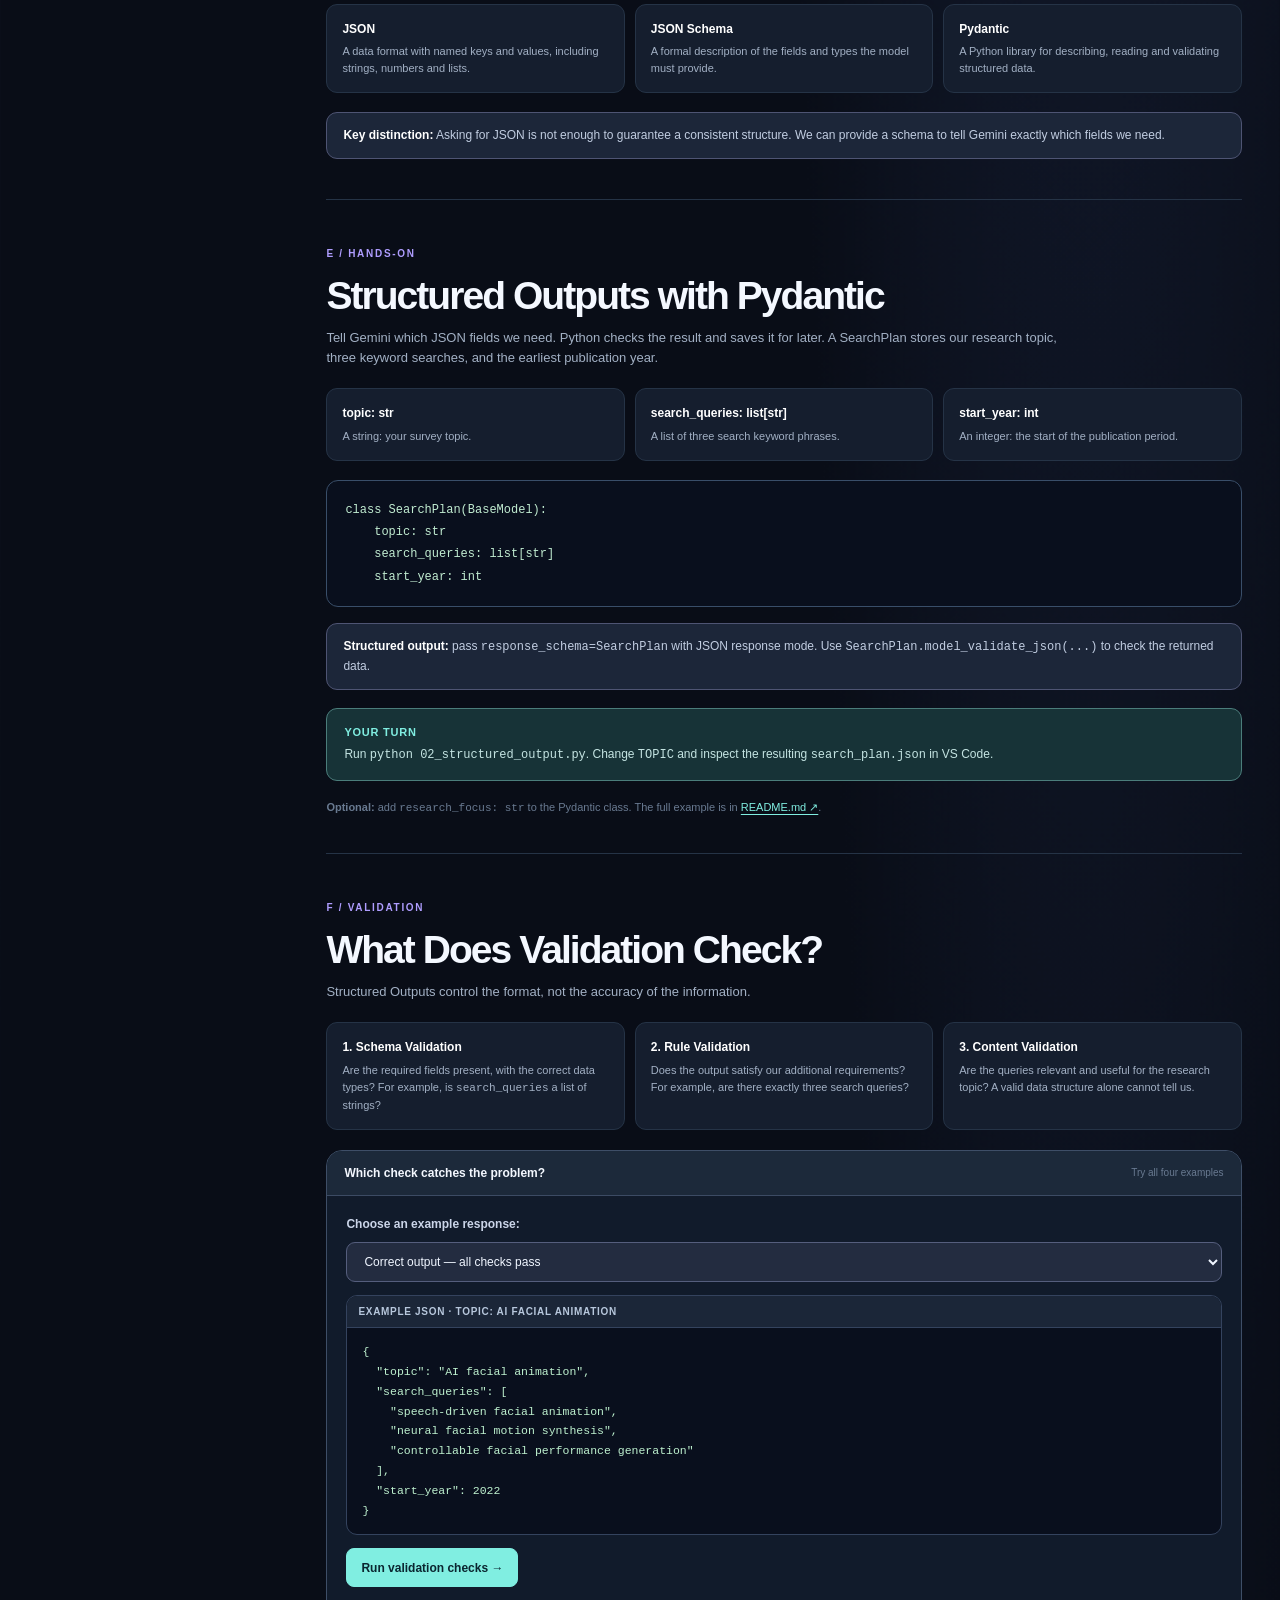
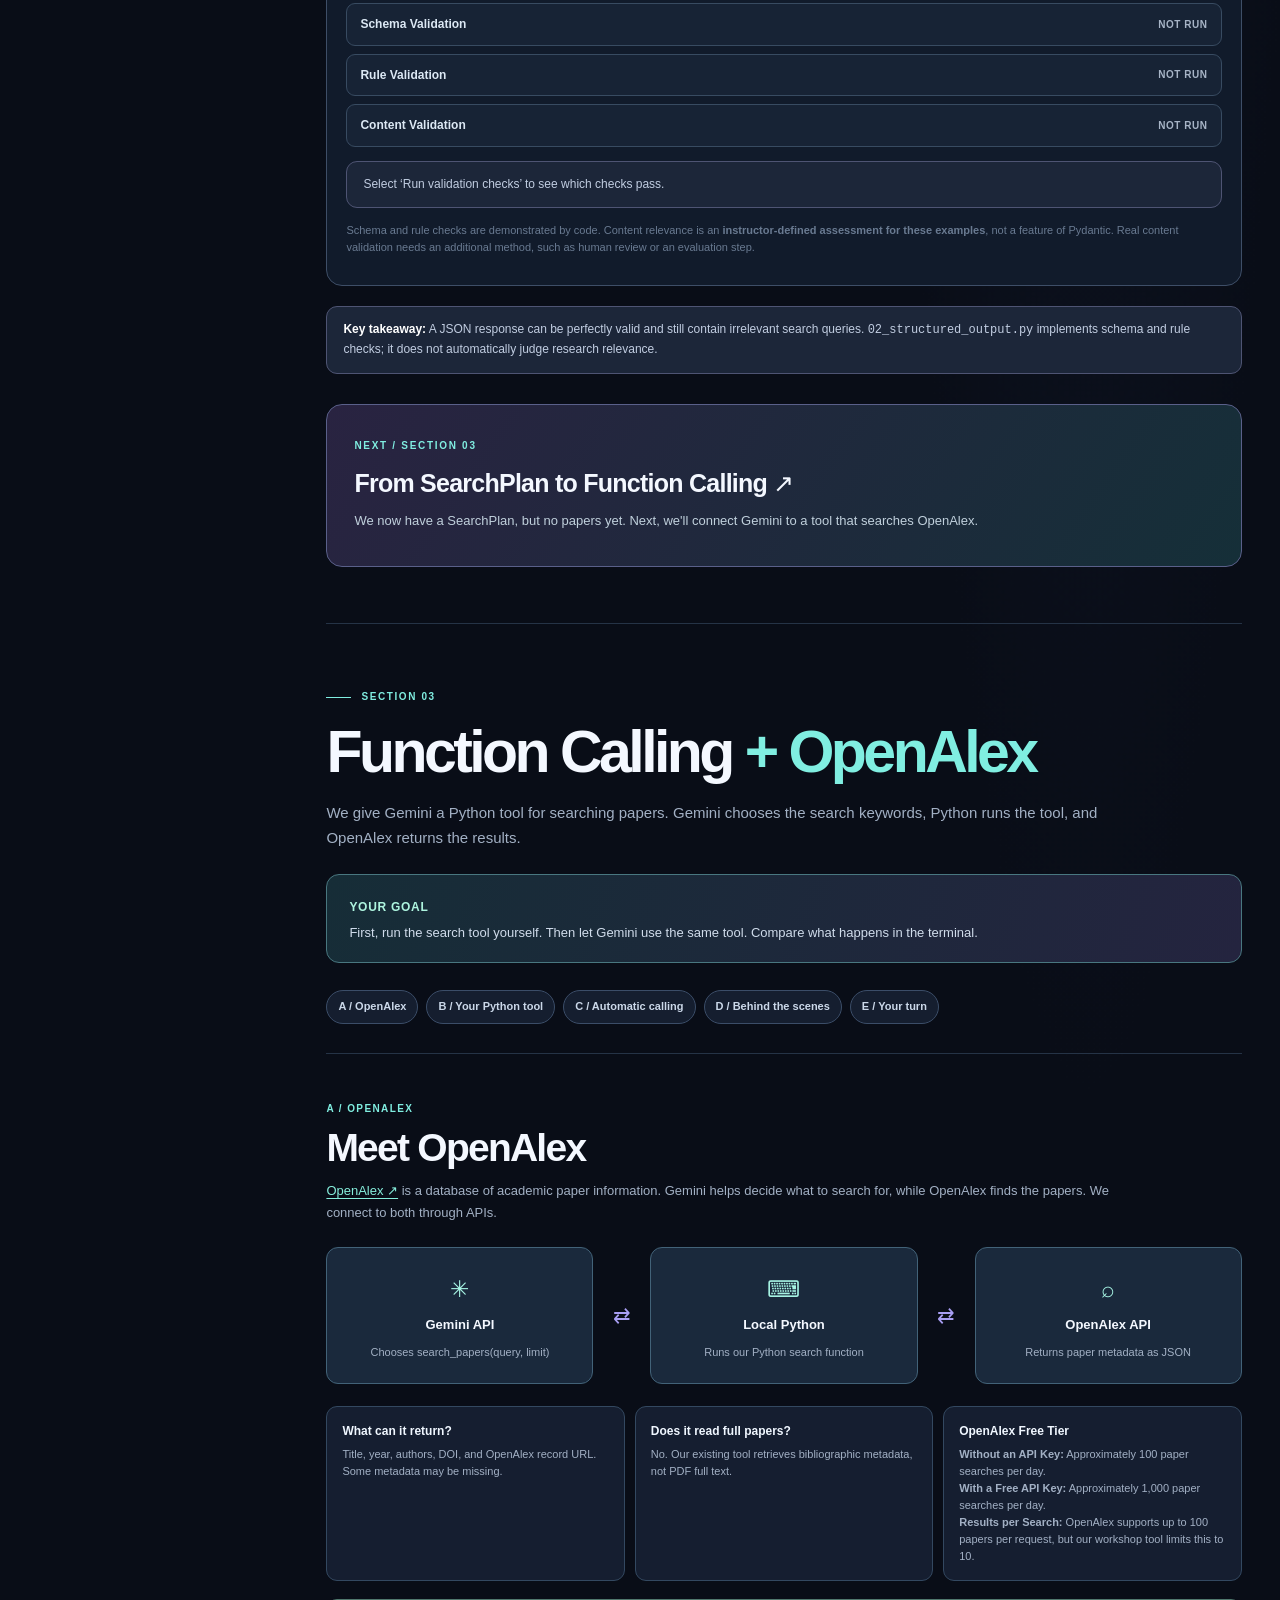
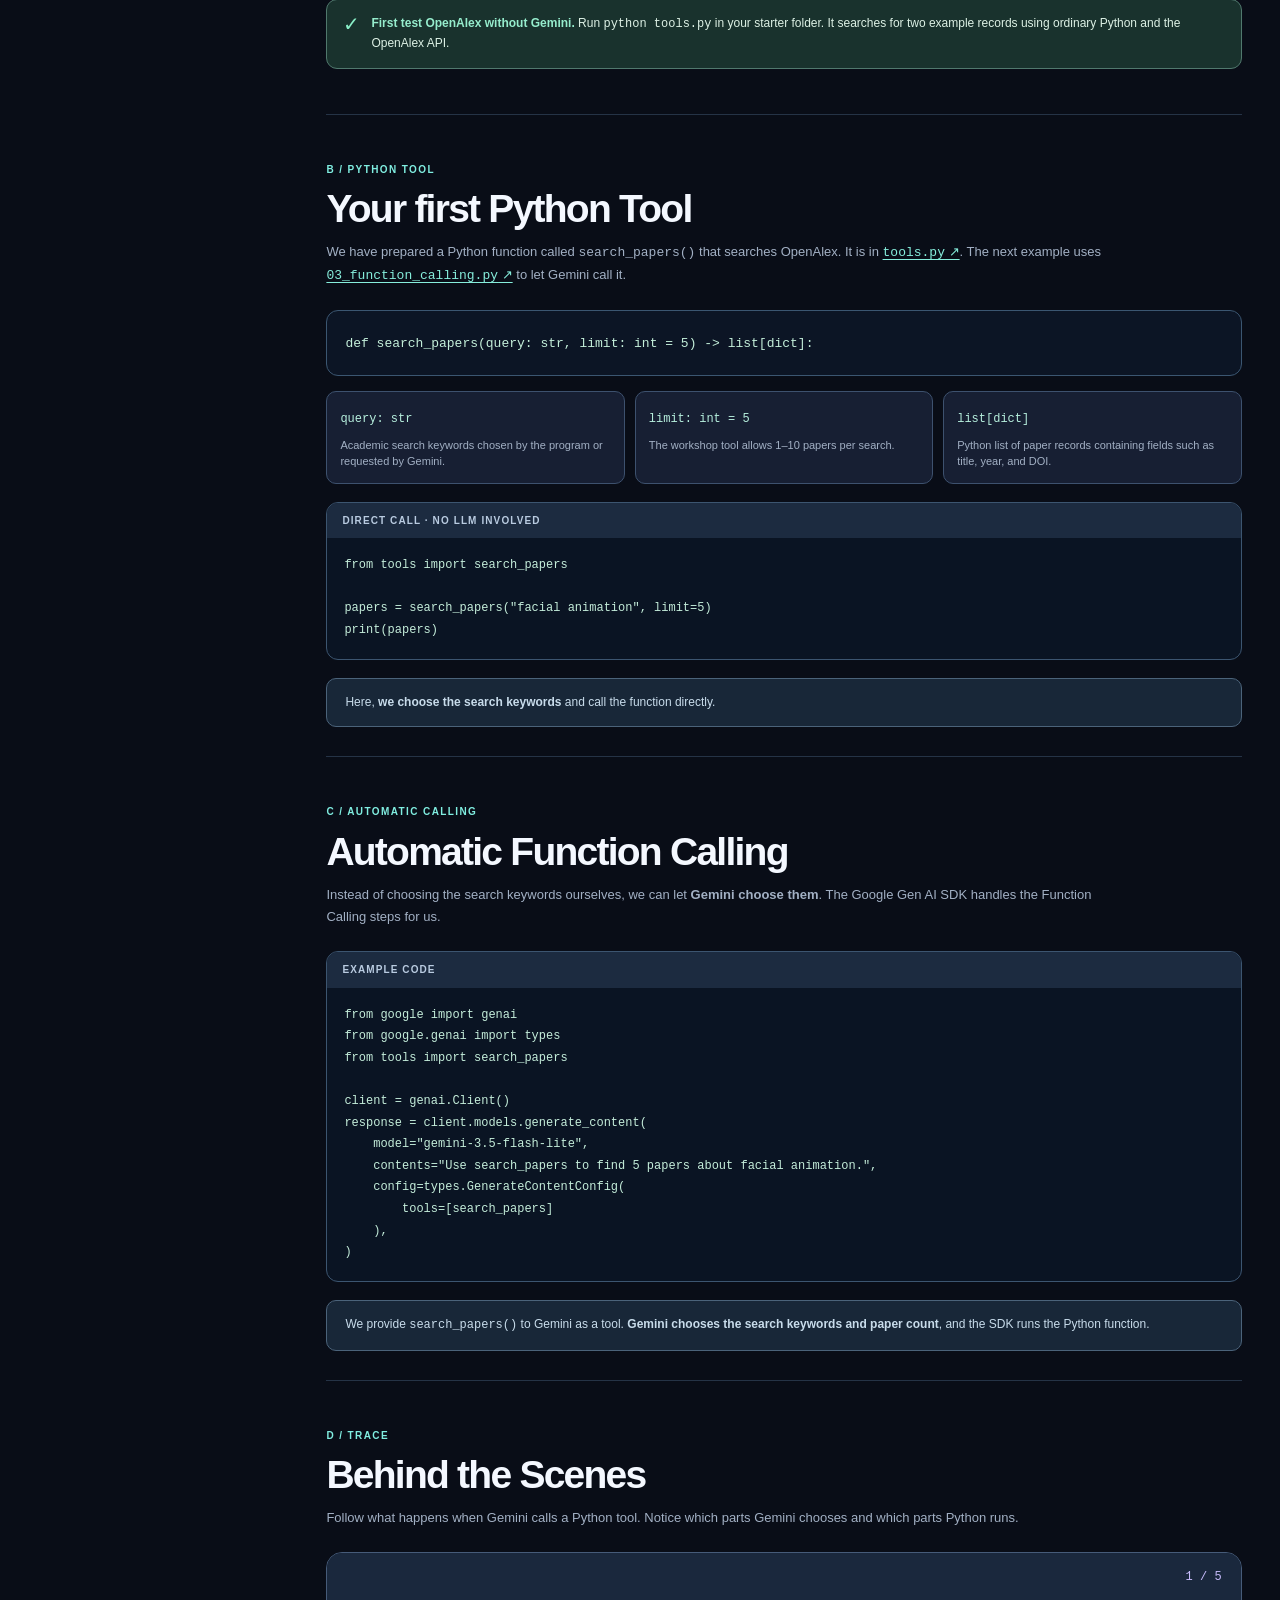
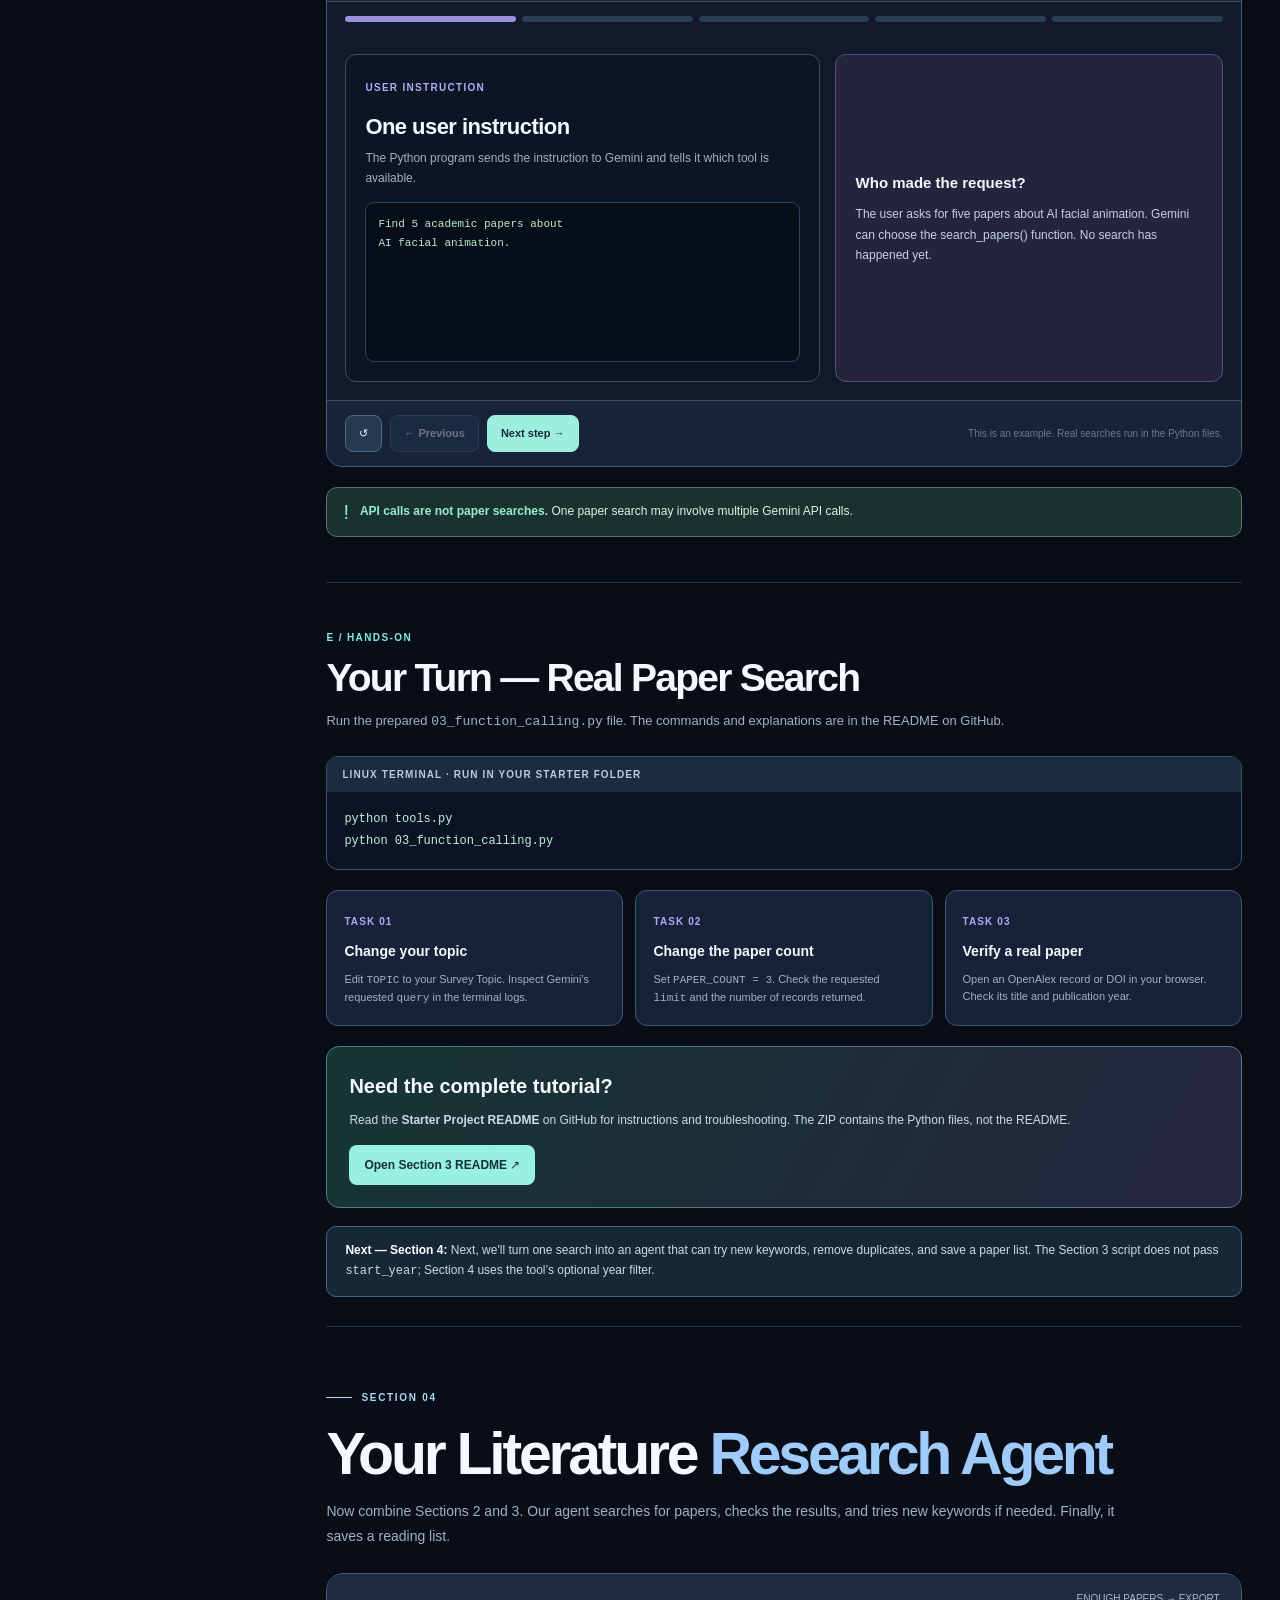
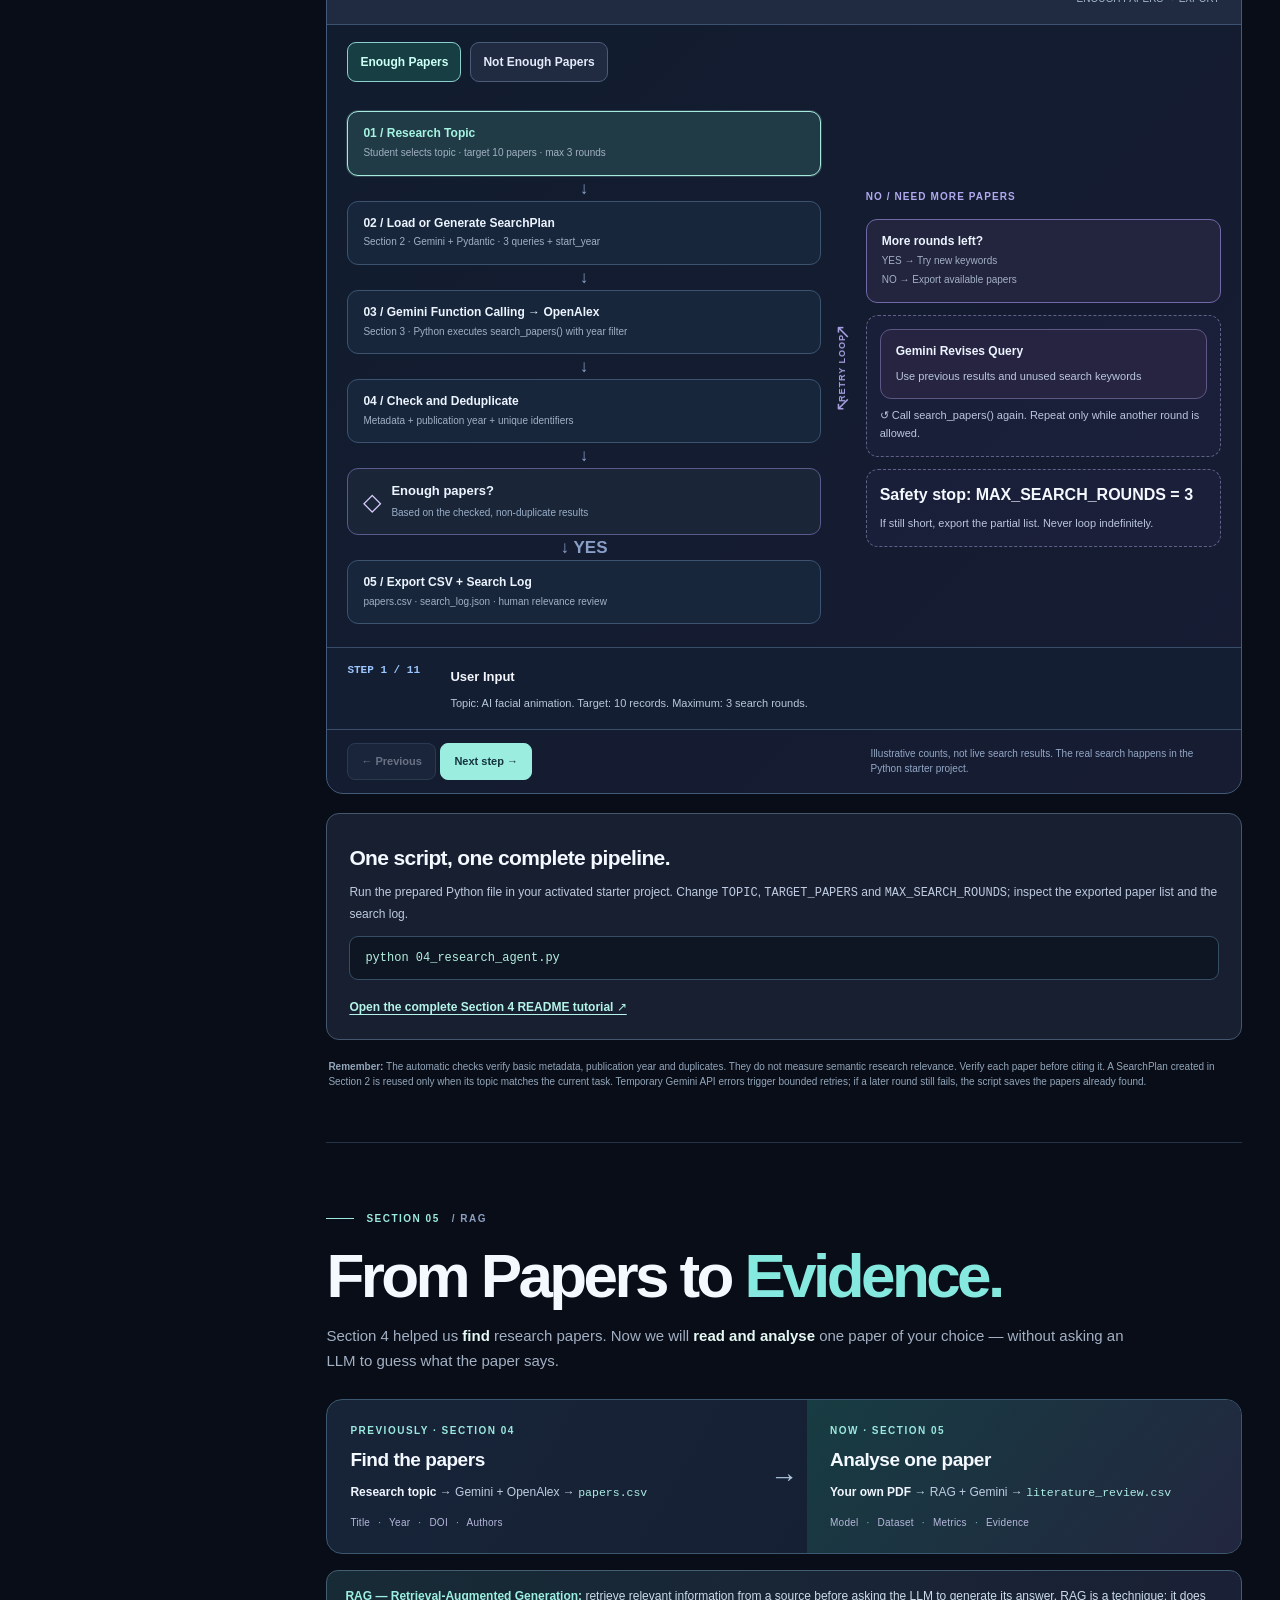
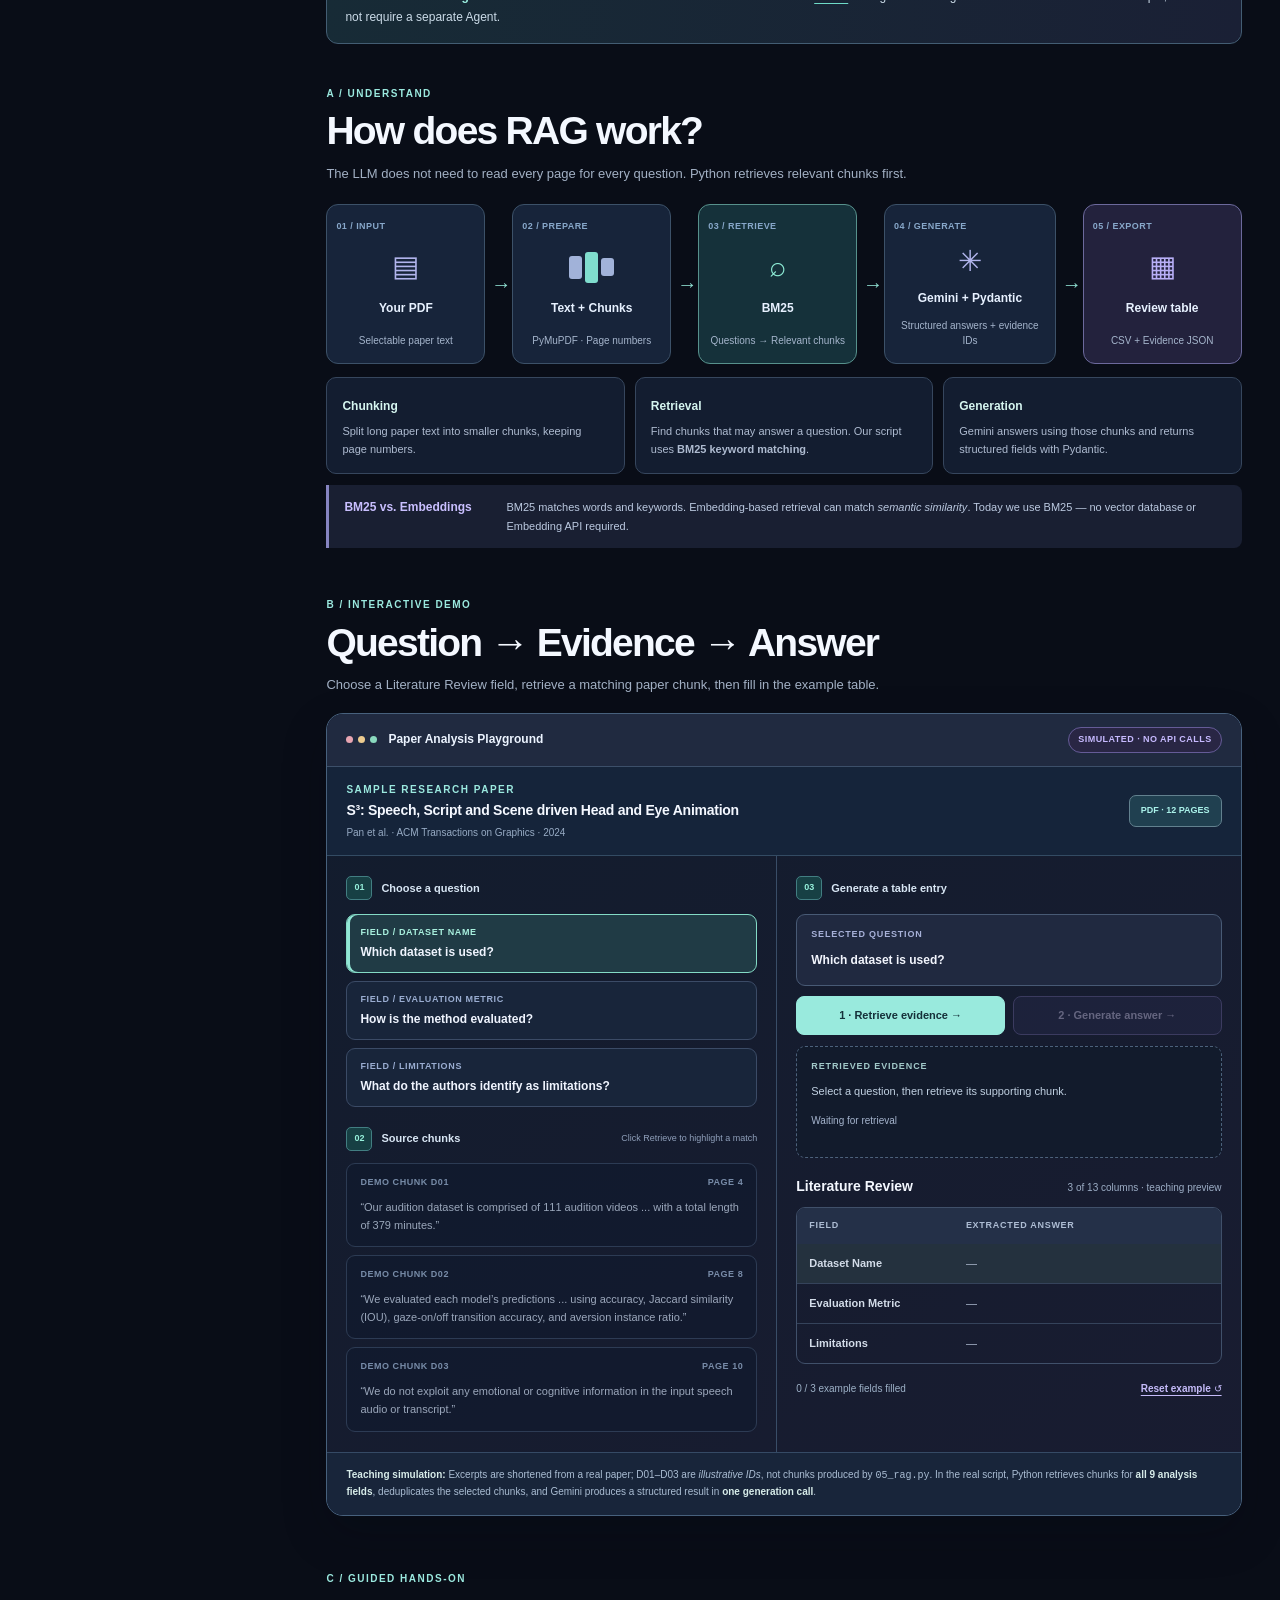
==== commit c6be26d8: "Build complete Section 7 course website with orchestration and state tutorials" ====
--- a/docs/workshop03/index.html
+++ b/docs/workshop03/index.html
@@ -12,6 +12,7 @@
   <link rel="stylesheet" href="./section04.css">
   <link rel="stylesheet" href="./section05.css">
   <link rel="stylesheet" href="./section06.css">
+  <link rel="stylesheet" href="./section07.css">
   <link rel="stylesheet" href="./branding.css">
   <script src="./app.js" defer></script>
   <script src="./section02.js" defer></script>
@@ -19,6 +20,7 @@
   <script src="./section04.js" defer></script>
   <script src="./section05.js" defer></script>
   <script src="./section06.js" defer></script>
+  <script src="./section07.js" defer></script>
 </head>
 <body>
   <div class="ambient ambient-one" aria-hidden="true"></div>
@@ -897,13 +899,188 @@
           <a href="https://github.com/SiaDu/MLMPworkshop/blob/main/workshop03_Building_an_AI_Agent/literature_research_agent_starter/README.md#section-6--web-scraping--automatic-pdf-downloading" target="_blank" rel="noopener noreferrer">Open Section 6 README ↗</a>
         </div>
         <div class="s6-next">
-          <div><span class="s6-overline">COMING NEXT · SECTION 07</span><strong>Build the Complete Research Agent</strong><p>Next, we will integrate the capabilities into one complete project.</p></div>
-          <a href="#s7">See what's next →</a>
+          <div><span class="s6-overline">NEXT · SECTION 07</span><strong>Use All Three Capabilities in One Agent</strong><p>Connect search, open-PDF downloading and RAG with natural-language tool selection.</p></div>
+          <a href="#s7">Explore Section 7 →</a>
         </div>
       </section>
 
-      <section class="s2-section s2-roadmap" id="s7">
-        <div class="s2-section-head"><div><span class="s2-index">SECTION 07 / COMING NEXT</span><h3>Build the Complete Research Agent</h3><p>Bring the existing research capabilities together into a complete project. This lesson will be developed next.</p></div></div>
+      <section class="s7-section" id="s7" aria-labelledby="s7-title">
+        <div class="s7-kicker">SECTION 07 <span>/ COMPLETE RESEARCH AGENT</span></div>
+        <h2 id="s7-title">One Agent. <em>Many Research Tasks.</em></h2>
+        <p class="s7-lead">We have already built paper search, PDF downloading and RAG analysis. Now we connect these capabilities so <strong>Gemini can choose which Python tool to use</strong> based on a student's request — without running every step manually.</p>
+
+        <div class="s7-head">
+          <div class="s7-label">A / FROM SCRIPTS TO AN AGENT</div>
+          <h3>From Separate Scripts <em>to One Agent.</em></h3>
+          <p>In Sections 4–6, you ran different scripts for different research tasks. Section 4 already used LLM Function Calling within a paper-search workflow. Section 7 extends that idea: the LLM can route a request <strong>across search, download, analysis and reporting tools.</strong></p>
+        </div>
+
+        <div class="s7-comparison">
+          <article class="s7-compare-panel">
+            <div class="s7-compare-label">BEFORE / SEPARATE ENTRY POINTS</div>
+            <h4>You choose each script.</h4>
+            <div class="s7-compare-flow" aria-label="Separate scripts must be selected and run by the user">
+              <div class="s7-node">04_research_agent.py · Search</div>
+              <div class="s7-flow-arrow" aria-hidden="true">↓</div>
+              <div class="s7-node">06_pdf_finder.py · Download</div>
+              <div class="s7-flow-arrow" aria-hidden="true">↓</div>
+              <div class="s7-node">05_rag.py · Analyse one PDF</div>
+            </div>
+            <p>The user decides which script to run and when. Each script has its own entry point.</p>
+          </article>
+          <article class="s7-compare-panel s7-agent-panel">
+            <div class="s7-compare-label">NOW / SHARED TOOLS</div>
+            <h4>Gemini chooses the next tool.</h4>
+            <div class="s7-compare-flow" aria-label="One agent routes natural language to different reusable tools">
+              <div class="s7-node">Terminal · Natural Language</div>
+              <div class="s7-flow-arrow" aria-hidden="true">↓</div>
+              <div class="s7-node s7-node-active">Gemini · Function Calling</div>
+              <div class="s7-flow-arrow" aria-hidden="true">↓</div>
+              <div class="s7-node">Selected Python Tool → Result</div>
+            </div>
+            <p>The LLM chooses among reusable Python tools and can decide what to do next after receiving a result.</p>
+          </article>
+        </div>
+        <div class="s7-section-map" aria-label="Section 7 source file responsibilities">
+          <b>HOW THE CODE IS ORGANISED</b>
+          <code>07_research_agent.py</code><span>Terminal</span>
+          <code>agent.py</code><span>LLM + tools</span>
+          <code>pipeline.py</code><span>Research operations</span>
+          <code>storage.py</code><span>Saved state</span>
+        </div>
+
+        <div class="s7-head">
+          <div class="s7-label">B / AGENT DECISION MAKING</div>
+          <h3>One Agent. <em>Different Tools.</em></h3>
+          <p>A student might want a full research workflow, an analysis of one manually added PDF, or just a list of failed downloads. <strong>The correct starting tool depends on the request.</strong> Choose a scenario and step through the possible tool calls.</p>
+        </div>
+
+        <div class="s7-route" id="s7-tool-demo">
+          <div class="s7-bar">
+            <span class="s7-dots" aria-hidden="true"><i></i><i></i><i></i></span>
+            <strong>Agent Tool Router</strong>
+            <span class="s7-sim">SIMULATED · NO API REQUESTS</span>
+          </div>
+          <div class="s7-case-tabs" role="group" aria-label="Select a natural language task">
+            <button type="button" data-s7-case="0" aria-pressed="true">Full Research</button>
+            <button type="button" data-s7-case="1" aria-pressed="false">One Manual PDF</button>
+            <button type="button" data-s7-case="2" aria-pressed="false">Pending PDFs</button>
+            <button type="button" data-s7-case="3" aria-pressed="false">Download Failures</button>
+          </div>
+          <div class="s7-user-card">
+            <span class="s7-small-heading">USER · NATURAL LANGUAGE</span>
+            <p id="s7-case-prompt">Choose a scenario to inspect tool routing.</p>
+          </div>
+          <div class="s7-route-center"><span aria-hidden="true">✳</span> GEMINI CHOOSES A TOOL <span aria-hidden="true">↓</span></div>
+          <div class="s7-route-grid">
+            <div class="s7-tool-path" id="s7-tool-path" aria-label="Possible Python tool sequence">
+              <div class="s7-tool-step"><span class="s7-tool-n">01</span><div class="s7-tool-detail"><strong>Loading tools...</strong></div></div>
+            </div>
+            <div class="s7-route-right">
+              <span class="s7-route-step-counter" id="s7-route-count">TOOL 1 / 1</span>
+              <h4>Why this tool?</h4>
+              <div class="s7-why">
+                <p id="s7-route-why" aria-live="polite">Choose a scenario to see the reasoning.</p>
+              </div>
+              <span class="s7-small-heading">WHAT THIS SCENARIO TEACHES</span>
+              <p id="s7-route-takeaway"></p>
+              <div class="s7-route-controls">
+                <button type="button" class="s7-secondary" id="s7-route-prev" disabled>← Previous</button>
+                <button type="button" class="s7-primary" id="s7-route-next">Next tool →</button>
+                <button type="button" class="s7-secondary" id="s7-route-reset">Reset ↺</button>
+              </div>
+            </div>
+          </div>
+          <p class="s7-route-footnote">These are illustrative tool paths based on the actual Section 7 tool names. Gemini may choose a different sequence depending on tool results. This demonstration does not contact APIs or modify files.</p>
+        </div>
+
+        <div class="s7-head">
+          <div class="s7-label">C / STATE MANAGEMENT</div>
+          <h3>How Does the Agent <em>Remember Its Work?</em></h3>
+          <p>Gemini's conversation alone is not enough to track files between program runs. Python stores research state in <code>state/library.json</code>, reads files in <code>papers/</code>, and records finished analysis in <code>method_comparison.csv</code>. A PDF's <strong>SHA-256 fingerprint</strong> helps identify unchanged files.</p>
+        </div>
+        <div class="s7-state-lab" id="s7-state-demo">
+          <div class="s7-state-bar">
+            <span class="s7-dots" aria-hidden="true"><i></i><i></i><i></i></span>
+            <strong>Incremental Research Library</strong>
+            <span>SIMULATED FILES</span>
+          </div>
+          <p class="s7-state-intro">Imagine your library already contains three analysed PDFs. Add one new paper, analyse it, then try analysing it again. Watch the stored state and table rows change.</p>
+          <div class="s7-state-stats" aria-live="polite">
+            <div class="s7-stat"><span>PDF FILES</span><strong id="s7-state-pdfs">3</strong></div>
+            <div class="s7-stat"><span>PENDING ANALYSIS</span><strong id="s7-state-pending">0</strong></div>
+            <div class="s7-stat"><span>METHOD TABLE ROWS</span><strong id="s7-state-rows">3</strong></div>
+          </div>
+          <div class="s7-state-columns">
+            <div class="s7-state-column">
+              <span class="s7-small-heading">papers/ · LOCAL PDF FILES</span>
+              <div class="s7-file-list">
+                <div>paper_A.pdf</div>
+                <div>paper_B.pdf</div>
+                <div>paper_C.pdf</div>
+                <div class="s7-new-file" id="s7-state-new-file" hidden>TOG2024Pan.pdf · NEW</div>
+              </div>
+            </div>
+            <div class="s7-state-column">
+              <span class="s7-small-heading">outputs/method_comparison.csv</span>
+              <div class="s7-compare-rows">
+                <div>Row A · Paper A (manually corrected)</div>
+                <div>Row B · Paper B</div>
+                <div>Row C · Paper C</div>
+                <div class="s7-new-row" id="s7-state-new-row" hidden>Row D · TOG2024Pan</div>
+              </div>
+            </div>
+          </div>
+          <div class="s7-state-buttons">
+            <button type="button" class="s7-primary" id="s7-state-add">1 · Add New PDF</button>
+            <button type="button" class="s7-primary" id="s7-state-analyse" disabled>2 · Analyse New PDF</button>
+            <button type="button" class="s7-secondary" id="s7-state-replay" disabled>3 · Analyse Again</button>
+            <button type="button" class="s7-secondary" id="s7-state-reset">Reset ↺</button>
+          </div>
+          <div class="s7-state-activity" id="s7-state-activity" aria-live="polite">
+            <span class="s7-small-heading">PYTHON STATE / TOOL RESULT</span>
+            <p class="s7-state-message" id="s7-state-message">3 PDFs already analysed.</p>
+          </div>
+        </div>
+        <p class="s7-state-note"><strong>Persistent state is stored by Python, not remembered by the LLM.</strong> Existing method-table rows (including manual edits) are preserved when new analyses are appended. This is a simulation; the controls above do not create real files.</p>
+
+        <div class="s7-head">
+          <div class="s7-label">D / FAILURES &amp; LIMITATIONS</div>
+          <h3>Making Decisions <em>Doesn't Guarantee Success.</em></h3>
+          <p>An Agent can decide which tool to try next, but it cannot guarantee access to a paper, successful PDF extraction, or correct scientific interpretation.</p>
+        </div>
+        <div class="s7-limits">
+          <div class="s7-limits-numbers" aria-label="Illustrative results for a ten-paper search">
+            <div class="s7-limit-stat"><strong>10</strong><span>PAPER RECORDS FOUND</span></div>
+            <div class="s7-limit-stat"><strong>6</strong><span>PDFs AVAILABLE</span></div>
+            <div class="s7-limit-stat"><strong>6</strong><span>FULL-TEXT ANALYSES</span></div>
+            <div class="s7-limit-stat"><strong>4</strong><span>NEED MANUAL FOLLOW-UP</span></div>
+          </div>
+          <div class="s7-limit-copy">
+            <p><strong>Metadata ≠ Full text.</strong> If four PDFs are unavailable, the Agent must report that those papers were not analysed from full text. It must not invent missing research methods.</p>
+            <p><strong>Evidence needs review.</strong> RAG output and valid evidence IDs are not proof of scientific accuracy. Verify important claims against the original PDFs.</p>
+            <p><strong>Current implementation:</strong> Section 7 can analyse local PDFs and append results; it does not yet have a dedicated tool to import a previous <code>literature_review.csv</code> without re-running RAG.</p>
+          </div>
+        </div>
+
+        <div class="s7-handoff">
+          <div>
+            <div class="s7-label">E / YOUR TURN</div>
+            <h3>Run Your Complete Research Agent.</h3>
+            <p>Start <code>07_research_agent.py</code> in the terminal. Try a complete research request, analyse a manually added PDF, then check the cumulative table. The README contains the commands, folder structure and troubleshooting steps.</p>
+          </div>
+          <a href="https://github.com/SiaDu/MLMPworkshop/blob/main/workshop03_Building_an_AI_Agent/literature_research_agent_starter/README.md#section-7--complete-literature-research-agent" target="_blank" rel="noopener noreferrer">Open Section 7 README ↗</a>
+        </div>
+
+        <div class="s7-keyideas" aria-label="Three takeaways">
+          <article class="s7-keyidea"><strong>Tool Calling</strong><p>The LLM chooses which Python function to request.</p></article>
+          <article class="s7-keyidea"><strong>Orchestration</strong><p>Tool results can inform the Agent's next action.</p></article>
+          <article class="s7-keyidea"><strong>State Management</strong><p>Python records previous work to avoid repeating completed tasks.</p></article>
+        </div>
+        <div class="s7-next">
+          <div><b>Next: Agent Ecosystem</b><small>Section 8 · LangGraph, MCP and Multi-Agent concepts</small></div>
+          <a href="#s8">Go to Section 8 →</a>
+        </div>
       </section>
       <section class="s2-section s2-roadmap" id="s8">
         <div class="s2-section-head"><div><span class="s2-index">SECTION 08 / AGENT ECOSYSTEM</span><h3>LangGraph · MCP · Multi-Agent</h3><p>Concepts and terminology: agent orchestration, tool protocols, and specialized agents.</p></div></div>
--- a/docs/workshop03/section07.css
+++ b/docs/workshop03/section07.css
@@ -0,0 +1,117 @@
+/* Workshop 03 · Section 07 · Complete Literature Research Agent */
+.s7-section{border-top:1px solid var(--line);padding:70px 0 64px;scroll-margin-top:90px;min-width:0}
+.s7-section *{box-sizing:border-box}
+.s7-section [hidden]{display:none!important}
+.s7-kicker,.s7-label,.s7-overline{font-size:10px;font-weight:850;letter-spacing:.15em;color:#9fe7dc}
+.s7-kicker{display:flex;align-items:center;gap:11px}
+.s7-kicker:before{content:"";height:1px;width:26px;background:#9fe7dc}
+.s7-kicker span{color:#a5b6cf}
+.s7-section>h2{font-size:clamp(34px,5vw,60px);line-height:1.07;letter-spacing:-.055em;margin:16px 0}
+.s7-section>h2 em,.s7-head h3 em{font-style:normal;color:#89e7d6}
+.s7-lead{font-size:15px;line-height:1.8;color:var(--muted);max-width:795px;margin:0 0 50px}
+.s7-lead strong,.s7-head p strong{color:#ddfff2}
+.s7-head{margin:0 0 19px}.s7-head h3{font-size:clamp(26px,3.15vw,38px);line-height:1.14;letter-spacing:-.038em;margin:9px 0}.s7-head p{font-size:13px;line-height:1.8;color:var(--muted);max-width:770px;margin:0}
+.s7-comparison{display:grid;grid-template-columns:repeat(2,minmax(0,1fr));gap:14px;margin:20px 0}
+.s7-compare-panel{background:#151f31;border:1px solid #3a536d;border-radius:15px;padding:21px;min-width:0}
+.s7-compare-panel.s7-agent-panel{background:linear-gradient(155deg,#173339,#162138);border-color:#4b8d87}
+.s7-compare-label{font-size:10px;letter-spacing:.11em;font-weight:850;color:#acbed4}
+.s7-agent-panel .s7-compare-label{color:#9ce8d6}
+.s7-compare-panel h4{font-size:19px;letter-spacing:-.03em;margin:9px 0 16px}
+.s7-compare-flow{display:flex;flex-direction:column;gap:7px;align-items:stretch}
+.s7-node{border:1px solid #3c546c;background:#1c2b41;border-radius:9px;padding:12px;text-align:center;font-size:12px;color:#e0edfb;font-weight:750}
+.s7-node.s7-node-active{background:#20544d;border-color:#77ccad;color:#e2fff5}
+.s7-flow-arrow{font-size:18px;line-height:1;text-align:center;color:#9ce0d3}
+.s7-compare-panel>p{font-size:11px;color:#b5c7d8;line-height:1.7;margin:15px 0 0}
+.s7-section-map{border:1px solid #384c63;background:#131d2e;border-radius:11px;padding:15px 18px;display:flex;flex-wrap:wrap;gap:10px;align-items:center;margin:0 0 56px}
+.s7-section-map b{font-size:11px;color:#93e7d7;letter-spacing:.03em}
+.s7-section-map code{font-size:11px;color:#d4e8f4;background:#1d2c40;padding:6px 8px;border-radius:6px}
+.s7-section-map span{color:#8db9b7;font-size:11px}
+.s7-route{background:linear-gradient(135deg,#111c2c,#1b2036);border:1px solid #466378;border-radius:16px;overflow:hidden;margin:19px 0 50px}
+.s7-bar{display:flex;align-items:center;gap:10px;border-bottom:1px solid #3b4f65;background:#202c43;padding:14px 18px}
+.s7-bar strong{font-size:12px;color:#f0f7ff}
+.s7-dots{display:flex;gap:5px}.s7-dots i{display:block;width:7px;height:7px;border-radius:50%;background:#aab5c8}
+.s7-dots i:first-child{background:#f0b1c1}.s7-dots i:nth-child(2){background:#f3d097}.s7-dots i:nth-child(3){background:#8be3cb}
+.s7-sim{margin-left:auto;border:1px solid #636489;background:#272744;border-radius:30px;padding:5px 9px;color:#c7c9f1;white-space:nowrap;font-size:9px;font-weight:750;letter-spacing:.04em}
+.s7-case-tabs{display:grid;grid-template-columns:repeat(4,minmax(0,1fr));gap:9px;padding:17px 17px 0}
+.s7-case-tabs button{min-width:0;border:1px solid #435973;background:#1a293e;color:#cedfee;border-radius:9px;text-align:center;padding:11px 9px;font-size:11px;font-weight:750;cursor:pointer}
+.s7-case-tabs button:hover{border-color:#80caba}.s7-case-tabs button[aria-pressed="true"]{background:#1b4944;border-color:#91e2c9;color:#e8fff8}
+.s7-user-card{margin:16px 17px 0;border:1px solid #3b566b;background:#16283a;border-radius:10px;padding:15px}
+.s7-small-heading{font-size:10px;letter-spacing:.12em;font-weight:800;color:#94c9cc;display:block;margin-bottom:8px}
+.s7-user-card p{color:#edf7fd;font-size:13px;line-height:1.7;margin:0;max-width:760px}
+.s7-route-center{display:flex;align-items:center;justify-content:center;gap:8px;color:#96dcd0;font-size:11px;font-weight:800;padding:14px 0 10px}
+.s7-route-grid{display:grid;grid-template-columns:minmax(0,1.04fr) minmax(0,.96fr);gap:0;padding:0 17px 17px}
+.s7-tool-path{padding:14px;background:#111c2e;border:1px solid #3c526b;border-radius:11px 0 0 11px;min-width:0;display:flex;flex-direction:column;justify-content:center}
+.s7-tool-step{display:flex;align-items:center;gap:11px;border:1px solid #364b62;border-radius:9px;background:#18253b;padding:11px;opacity:.76;min-width:0;transition:opacity .15s,border-color .15s}
+.s7-tool-step.s7-tool-active{background:#173f3d;border-color:#74d8bb;opacity:1}
+.s7-tool-step.s7-tool-future{opacity:.38}
+.s7-tool-n{flex:none;font:700 11px ui-monospace,Consolas,monospace;background:#293a53;color:#9ac8da;border-radius:6px;min-width:29px;text-align:center;padding:8px 5px}
+.s7-tool-active .s7-tool-n{background:#286a59;color:#d8fff2}
+.s7-tool-detail{min-width:0}.s7-tool-detail strong{font-size:12px;display:block;color:#e5f5f5;font-family:ui-monospace,Consolas,monospace;overflow-wrap:anywhere}
+.s7-tool-detail small{font-size:10px;line-height:1.65;color:#b7c6dc;display:block;margin-top:4px}
+.s7-tool-arrow{height:20px;text-align:center;line-height:20px;color:#87bbba;font-size:16px}
+.s7-route-right{border:1px solid #3c526b;border-left:0;border-radius:0 11px 11px 0;background:#1c2b40;padding:19px;min-width:0;display:flex;flex-direction:column}
+.s7-route-right h4{font-size:16px;margin:11px 0;letter-spacing:-.025em;line-height:1.4}
+.s7-route-right p{font-size:12px;line-height:1.8;color:#c5d7e9;margin:0}
+.s7-why{border-left:3px solid #83dcc6;padding:10px 13px;background:#17373b;border-radius:0 9px 9px 0;margin-bottom:17px}
+.s7-route-step-counter{font:800 11px ui-monospace,Consolas,monospace;color:#93e7d5;letter-spacing:.04em}
+.s7-route-controls{display:flex;gap:8px;flex-wrap:wrap;margin-top:auto;padding-top:17px}
+.s7-primary,.s7-secondary{font-size:11px;font-weight:850;border-radius:8px;padding:10px 13px;cursor:pointer}
+.s7-primary{background:#93e9d3;border:1px solid #b9ffec;color:#0b302e}.s7-primary:hover{background:#bdffee}
+.s7-secondary{background:#25344c;border:1px solid #56748c;color:#dcebf6}.s7-secondary:hover{background:#30455f}
+.s7-primary:disabled,.s7-secondary:disabled{opacity:.36;cursor:not-allowed}
+.s7-route-takeaway{padding:11px 17px;border-top:1px solid #304960;background:#17263c;font-size:11px;line-height:1.7;color:#b8dccc}
+.s7-route-takeaway strong{color:#9de4cc}
+.s7-route-footnote{margin:0;padding:11px 17px 15px;color:#9fb7cb;font-size:10px;line-height:1.7}
+.s7-state-lab{border:1px solid #446176;border-radius:16px;background:#142035;overflow:hidden;margin:20px 0 17px}
+.s7-state-bar{background:#1e2b41;border-bottom:1px solid #384f63;padding:14px 18px;display:flex;align-items:center;gap:10px}
+.s7-state-bar strong{font-size:12px}.s7-state-bar span{margin-left:auto;color:#b5b9ef;font-size:9px;letter-spacing:.08em}
+.s7-state-intro{padding:17px 18px 0;color:#bbd2e3;font-size:12px;line-height:1.8;margin:0}
+.s7-state-stats{display:grid;grid-template-columns:repeat(3,minmax(0,1fr));gap:10px;padding:17px 18px}
+.s7-stat{border:1px solid #3b5368;background:#1b2a3e;border-radius:10px;padding:13px;min-width:0}
+.s7-stat span{font-size:10px;color:#aabdd4;display:block}.s7-stat strong{display:block;font-size:30px;line-height:1.2;color:#ecf8fe;margin:8px 0 0;letter-spacing:-.045em}
+.s7-state-columns{display:grid;grid-template-columns:1fr 1fr;gap:0;margin:0 18px;border:1px solid #394e68;border-radius:11px;overflow:hidden}
+.s7-state-column{padding:16px;min-width:0;background:#101b2d}
+.s7-state-column+.s7-state-column{border-left:1px solid #394e68;background:#17243a}
+.s7-file-list{display:flex;flex-direction:column;gap:8px}
+.s7-file-list div{display:flex;align-items:center;gap:8px;color:#d6e8f0;font-size:11px;border:1px solid #30465b;background:#1b2a3e;border-radius:7px;padding:10px;overflow-wrap:anywhere}
+.s7-file-list div:before{content:"◈";color:#93dccc;font-size:13px}
+.s7-file-list .s7-new-file{border-color:#82c7b5;background:#173d3c;color:#e2fff5}
+.s7-compare-rows{display:flex;flex-direction:column;gap:7px}
+.s7-compare-rows div{padding:9px 11px;border:1px solid #3b526a;border-radius:7px;color:#cbdfee;background:#202c43;font-size:11px}
+.s7-compare-rows .s7-new-row{border-color:#82c9b3;background:#19433b;color:#d5fff0}
+.s7-state-buttons{padding:17px 18px 14px;display:flex;gap:9px;flex-wrap:wrap}
+.s7-state-activity{margin:0 18px 18px;border:1px solid #3a556a;border-radius:10px;padding:14px 16px;background:#162940}
+.s7-state-activity.s7-has-pending{border-color:#8b7855;background:#302b30}
+.s7-state-activity.s7-completed{border-color:#4e8f7e;background:#173a39}
+.s7-state-activity .s7-small-heading{margin:0 0 6px}
+.s7-state-message{font-size:12px;line-height:1.75;color:#d6e7ed;margin:0}
+.s7-state-note{font-size:11px;color:#b0c7d4;line-height:1.8;margin:0 0 52px}
+.s7-state-note strong{color:#d0eee5}
+.s7-limits{background:#151f30;border:1px solid #3a5069;border-radius:13px;overflow:hidden;margin:20px 0 49px}
+.s7-limits-numbers{display:grid;grid-template-columns:repeat(4,minmax(0,1fr));border-bottom:1px solid #334861}
+.s7-limit-stat{padding:16px 12px;text-align:center;border-right:1px solid #334861;min-width:0}
+.s7-limit-stat:last-child{border-right:0}
+.s7-limit-stat strong{display:block;font-size:29px;color:#f0fbff;line-height:1.1}
+.s7-limit-stat:nth-child(3) strong{color:#a3ead2}
+.s7-limit-stat:nth-child(4) strong{color:#f0c49f}
+.s7-limit-stat span{display:block;margin-top:7px;font-size:10px;color:#bdcadd;line-height:1.5}
+.s7-limit-copy{padding:15px 18px;color:#c2d6e3;font-size:12px;line-height:1.8}
+.s7-limit-copy p{margin:0 0 9px}.s7-limit-copy p:last-child{margin:0}
+.s7-limit-copy strong{color:#e5fcf6}
+.s7-handoff{display:flex;align-items:center;justify-content:space-between;gap:20px;border:1px solid #4d8b87;background:linear-gradient(120deg,#173738,#1d263d);border-radius:14px;padding:24px;margin-bottom:19px}
+.s7-handoff h3{font-size:22px;letter-spacing:-.035em;margin:8px 0}
+.s7-handoff p{font-size:12px;line-height:1.75;color:#c2d4e2;max-width:640px;margin:0}
+.s7-handoff a{display:inline-block;flex:none;border-radius:8px;background:#a5efda;color:#10302c;text-decoration:none;padding:12px 15px;font-size:11px;font-weight:850;white-space:nowrap}
+.s7-handoff a:hover{background:#cbfff2}
+.s7-keyideas{display:grid;grid-template-columns:repeat(3,minmax(0,1fr));gap:10px;margin-bottom:26px}
+.s7-keyidea{background:#121f30;border:1px solid #36516a;border-radius:10px;padding:16px;min-width:0}
+.s7-keyidea strong{font-size:12px;color:#a9ecd9;display:block;margin:0 0 8px}
+.s7-keyidea p{font-size:11px;color:#bdcfdf;margin:0;line-height:1.7}
+.s7-next{border-top:1px solid #384d64;padding-top:20px;display:flex;gap:15px;align-items:center;justify-content:space-between}
+.s7-next b{font-size:14px;display:block;color:#e2edf8}
+.s7-next small{font-size:10px;display:block;color:#abbed1;margin-top:6px}
+.s7-next a{border-radius:8px;border:1px solid #5a777f;color:#d8f5ee;font-size:11px;text-decoration:none;padding:10px 13px;white-space:nowrap}
+@media(max-width:1000px){.s7-case-tabs{grid-template-columns:repeat(2,minmax(0,1fr))}.s7-route-grid{grid-template-columns:1fr}.s7-tool-path{border-radius:11px 11px 0 0}.s7-route-right{border-left:1px solid #3c526b;border-top:0;border-radius:0 0 11px 11px}}
+@media(max-width:700px){.s7-section{padding:56px 0 42px}.s7-comparison{grid-template-columns:1fr}.s7-section-map{gap:7px}.s7-state-columns{grid-template-columns:1fr}.s7-state-column+.s7-state-column{border-left:0;border-top:1px solid #394e68}.s7-keyideas{grid-template-columns:1fr}.s7-handoff,.s7-next{flex-direction:column;align-items:stretch}.s7-handoff a,.s7-next a{text-align:center}.s7-state-stats{gap:6px;padding:12px}.s7-stat{padding:11px}.s7-stat strong{font-size:25px}.s7-limits-numbers{grid-template-columns:repeat(2,minmax(0,1fr))}.s7-limit-stat:nth-child(2){border-right:0}.s7-limit-stat:nth-child(-n+2){border-bottom:1px solid #334861}}
+@media(max-width:460px){.s7-case-tabs{grid-template-columns:1fr}.s7-bar{padding:12px}.s7-state-buttons{gap:7px}.s7-primary,.s7-secondary{font-size:10px;padding:10px}.s7-sim{font-size:8px}.s7-route-grid{padding:0 11px 12px}.s7-user-card{margin:12px 11px 0}.s7-section-map code{font-size:10px}.s7-state-stats{grid-template-columns:repeat(3,minmax(0,1fr))}}
+@media(prefers-reduced-motion:reduce){.s7-section *{transition:none!important}}
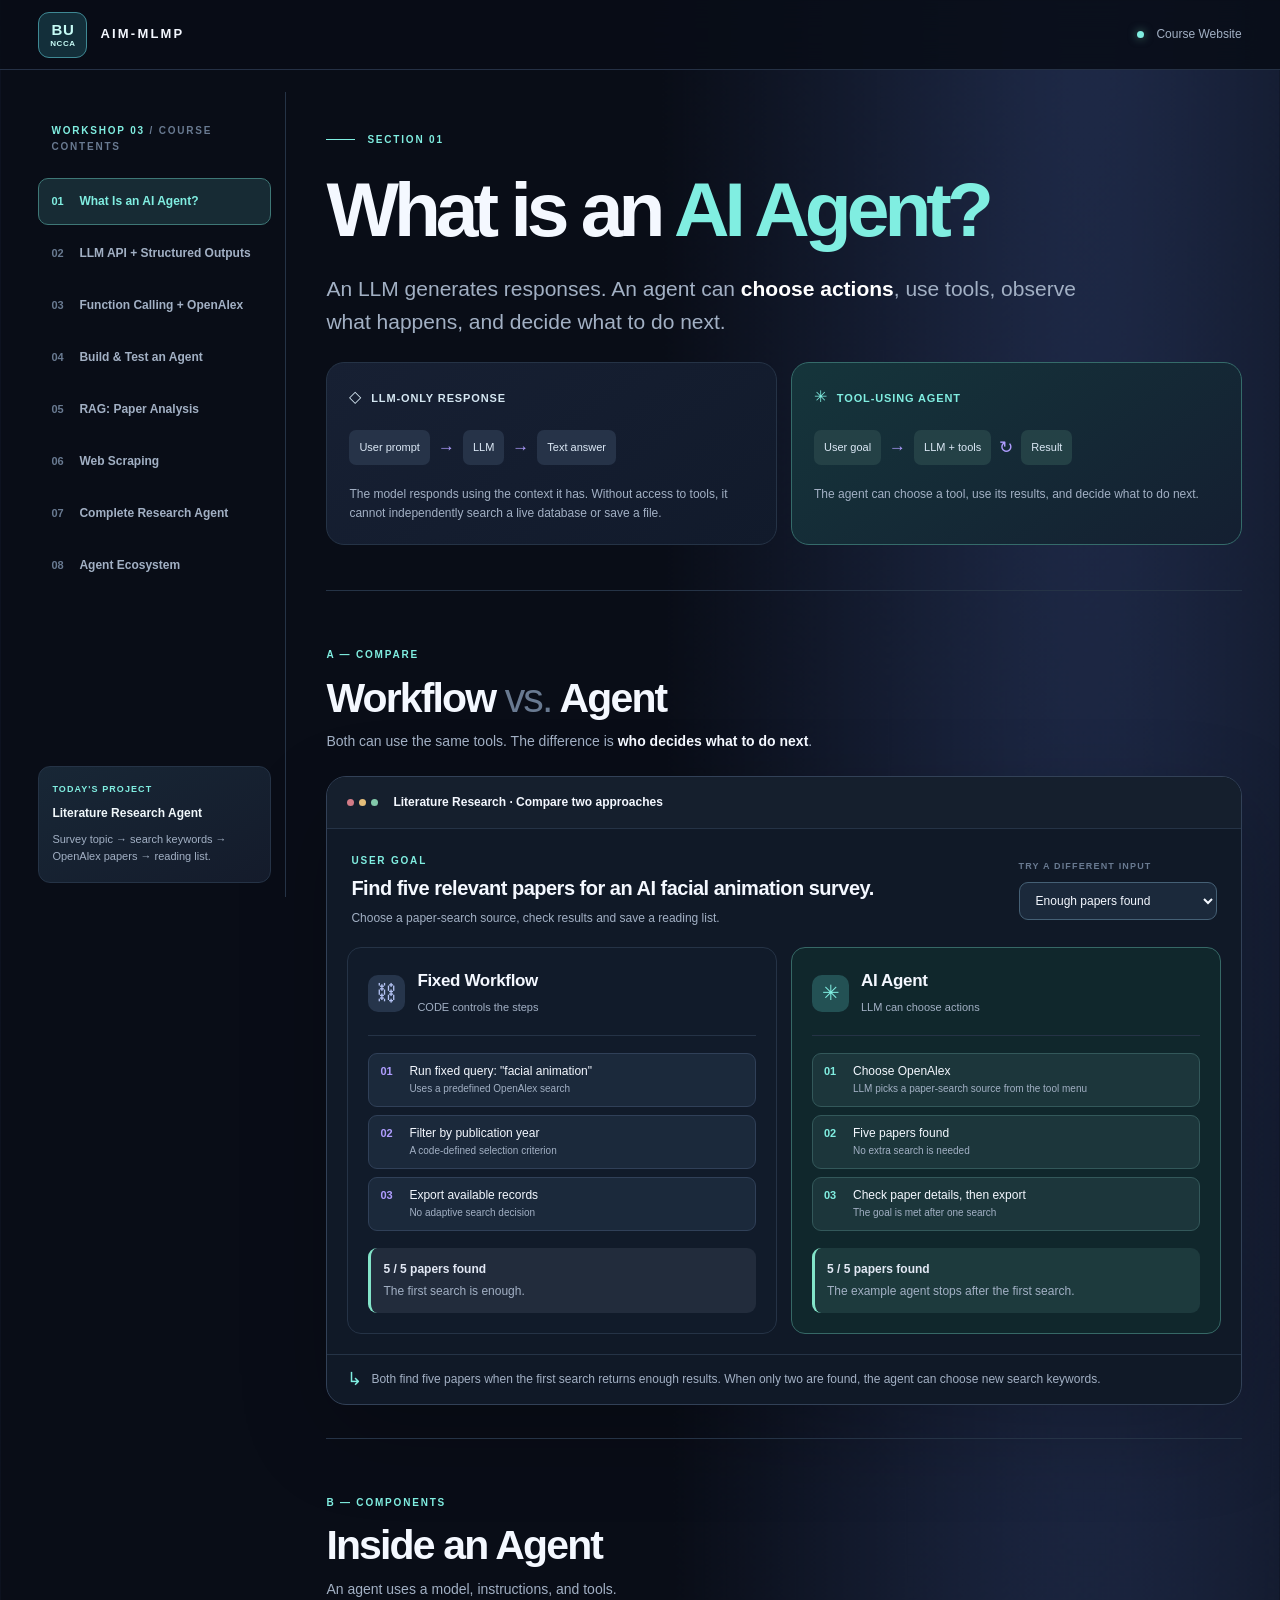
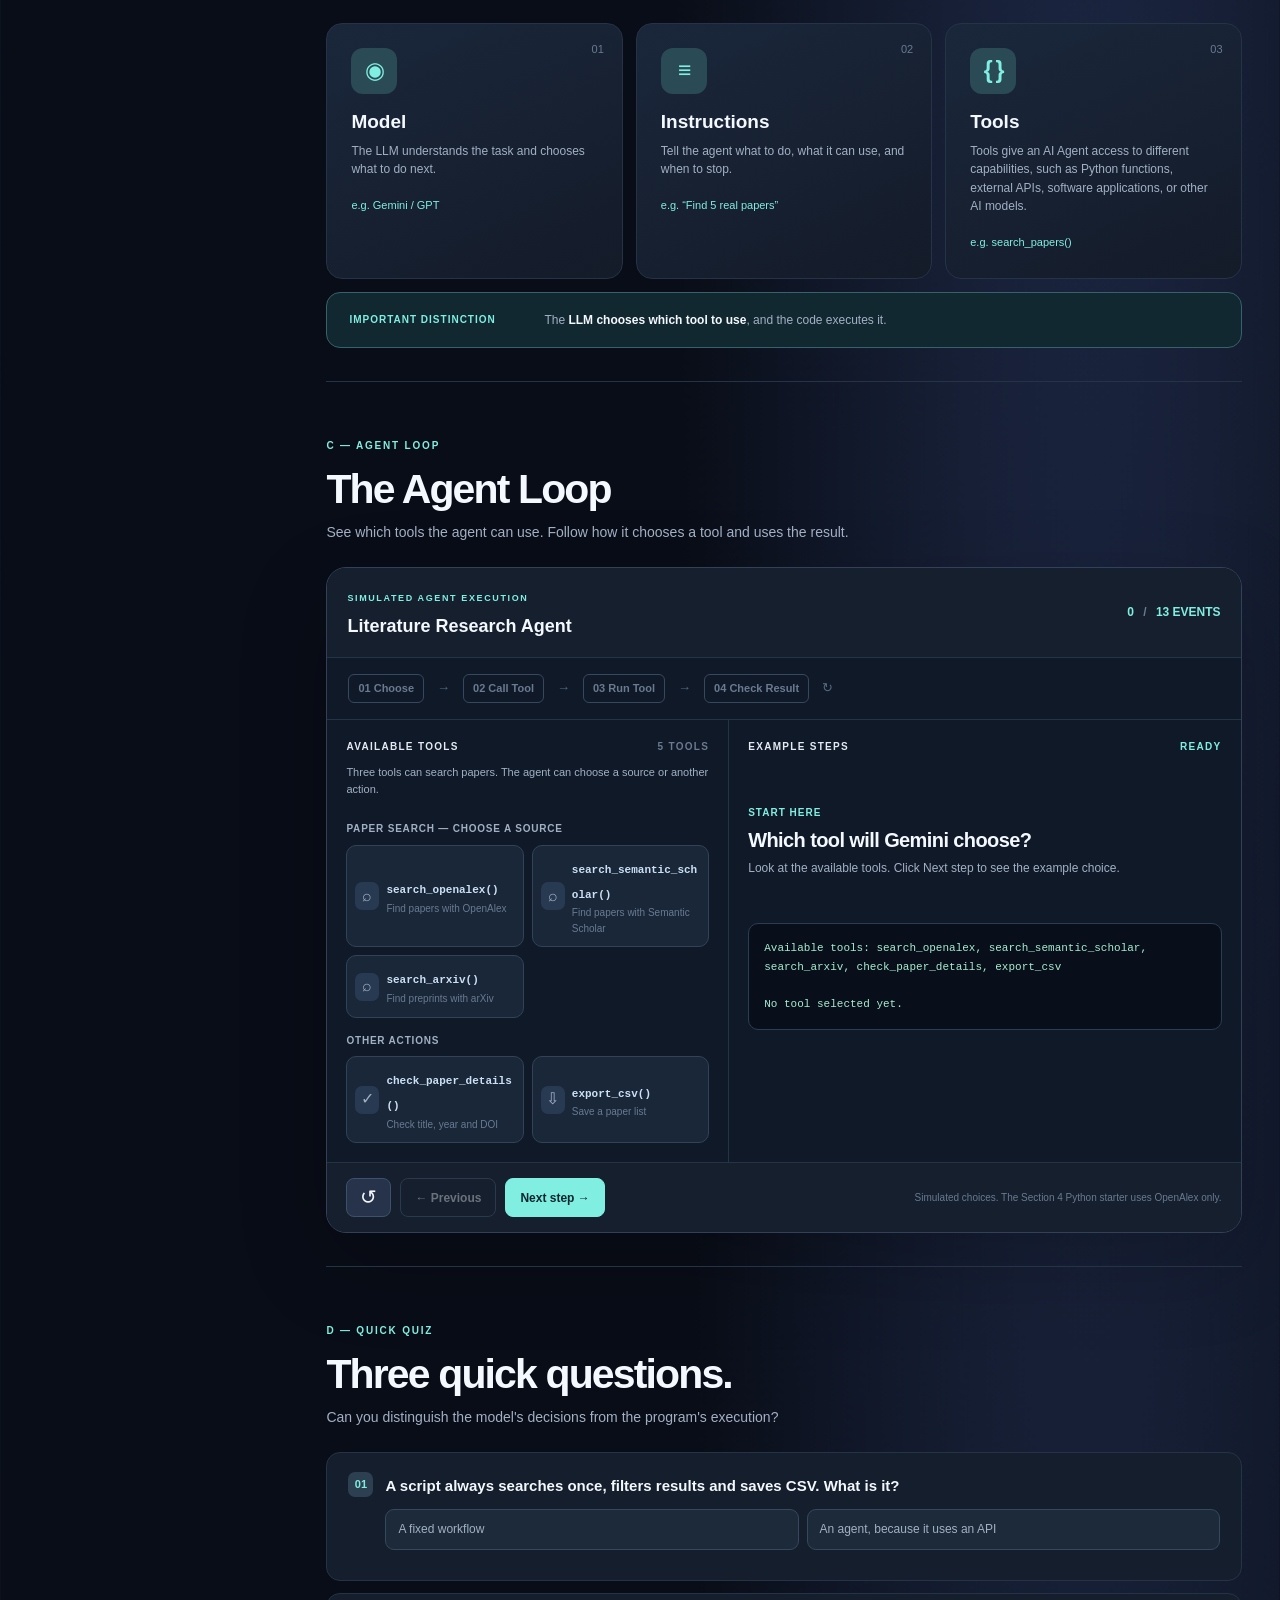
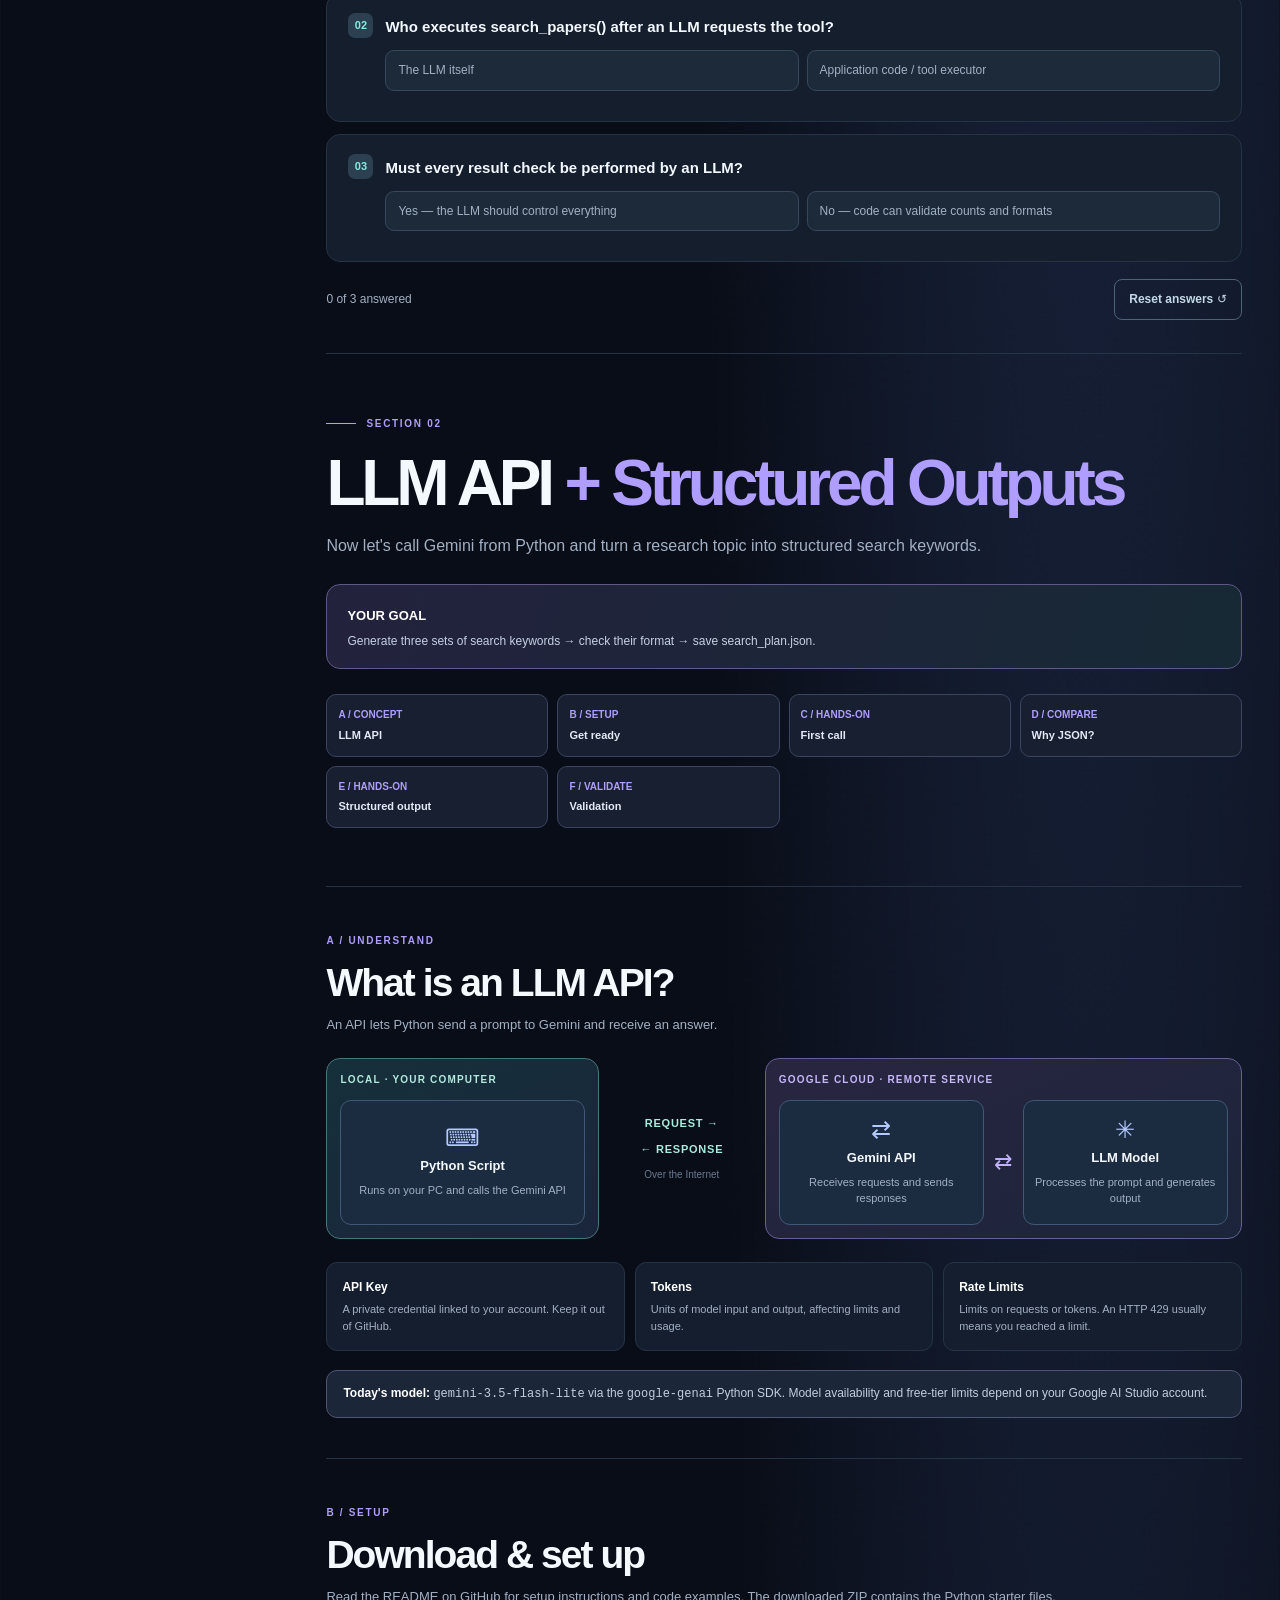
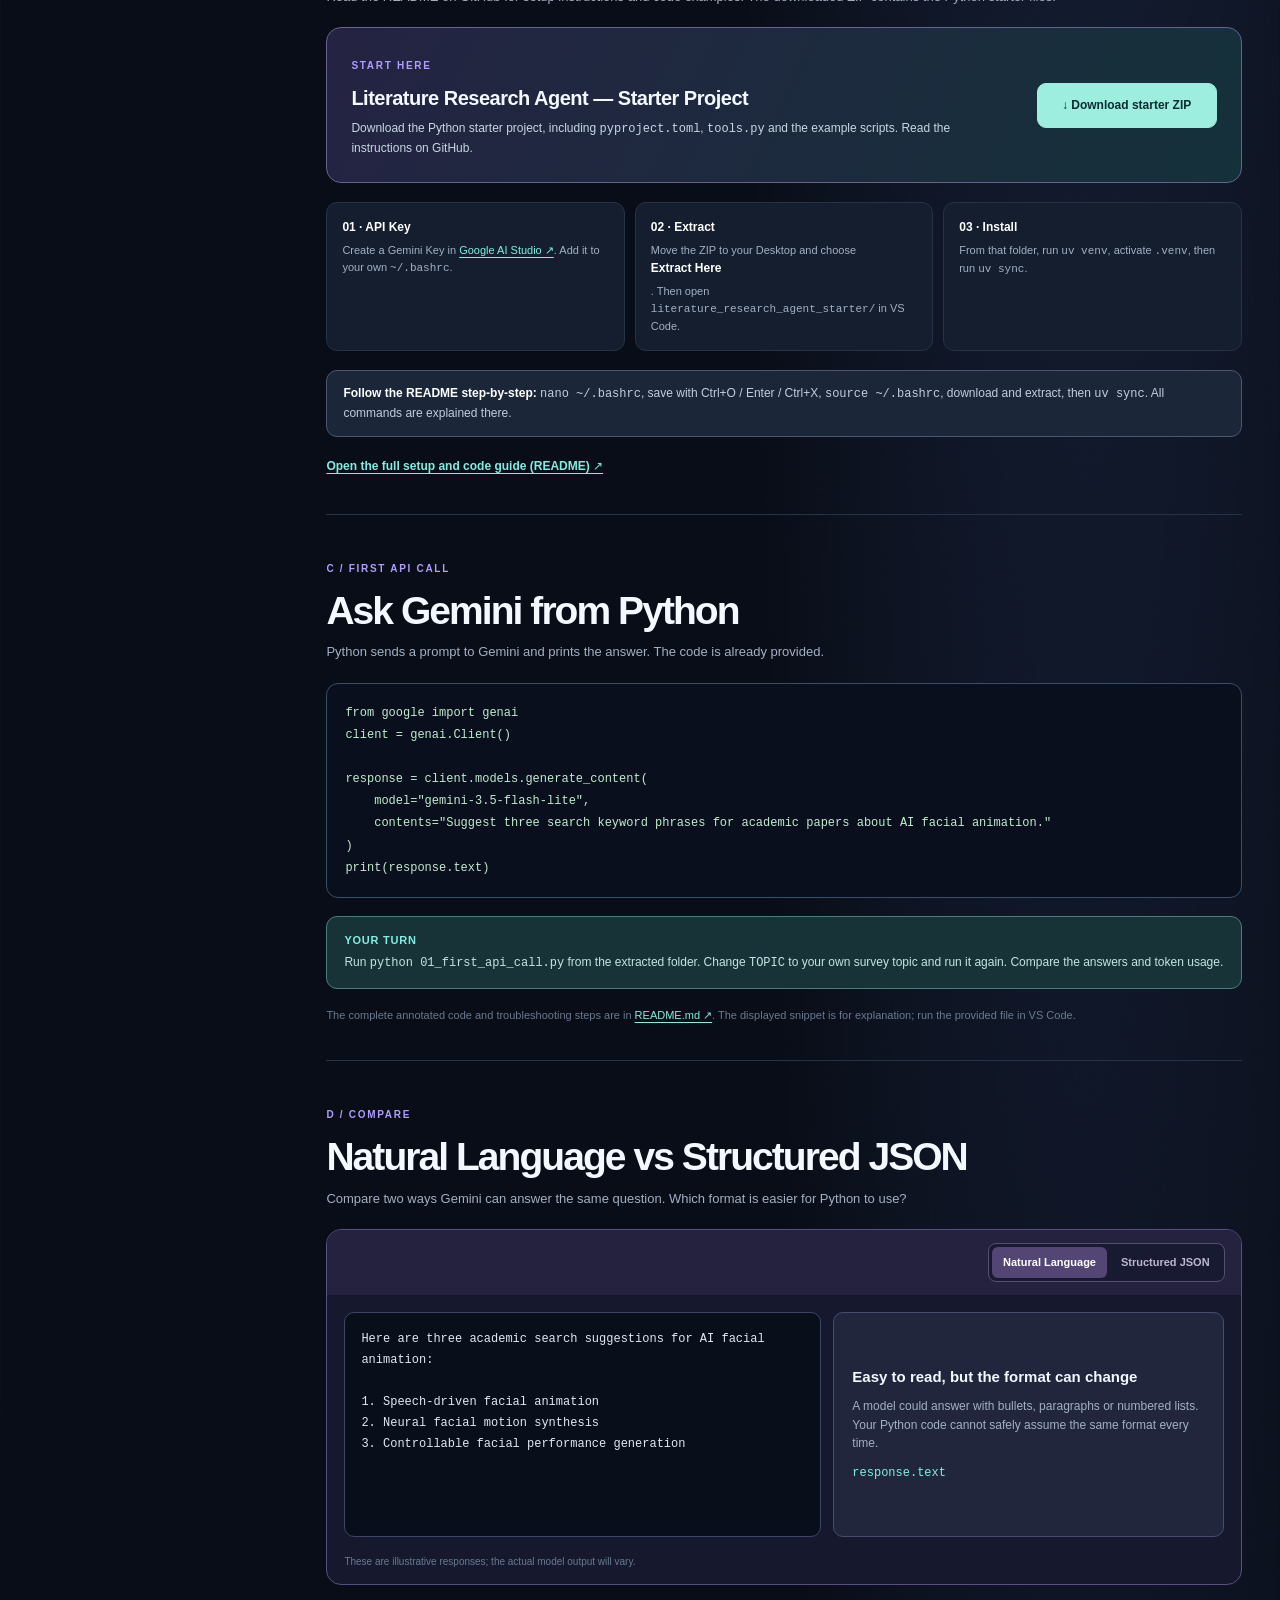
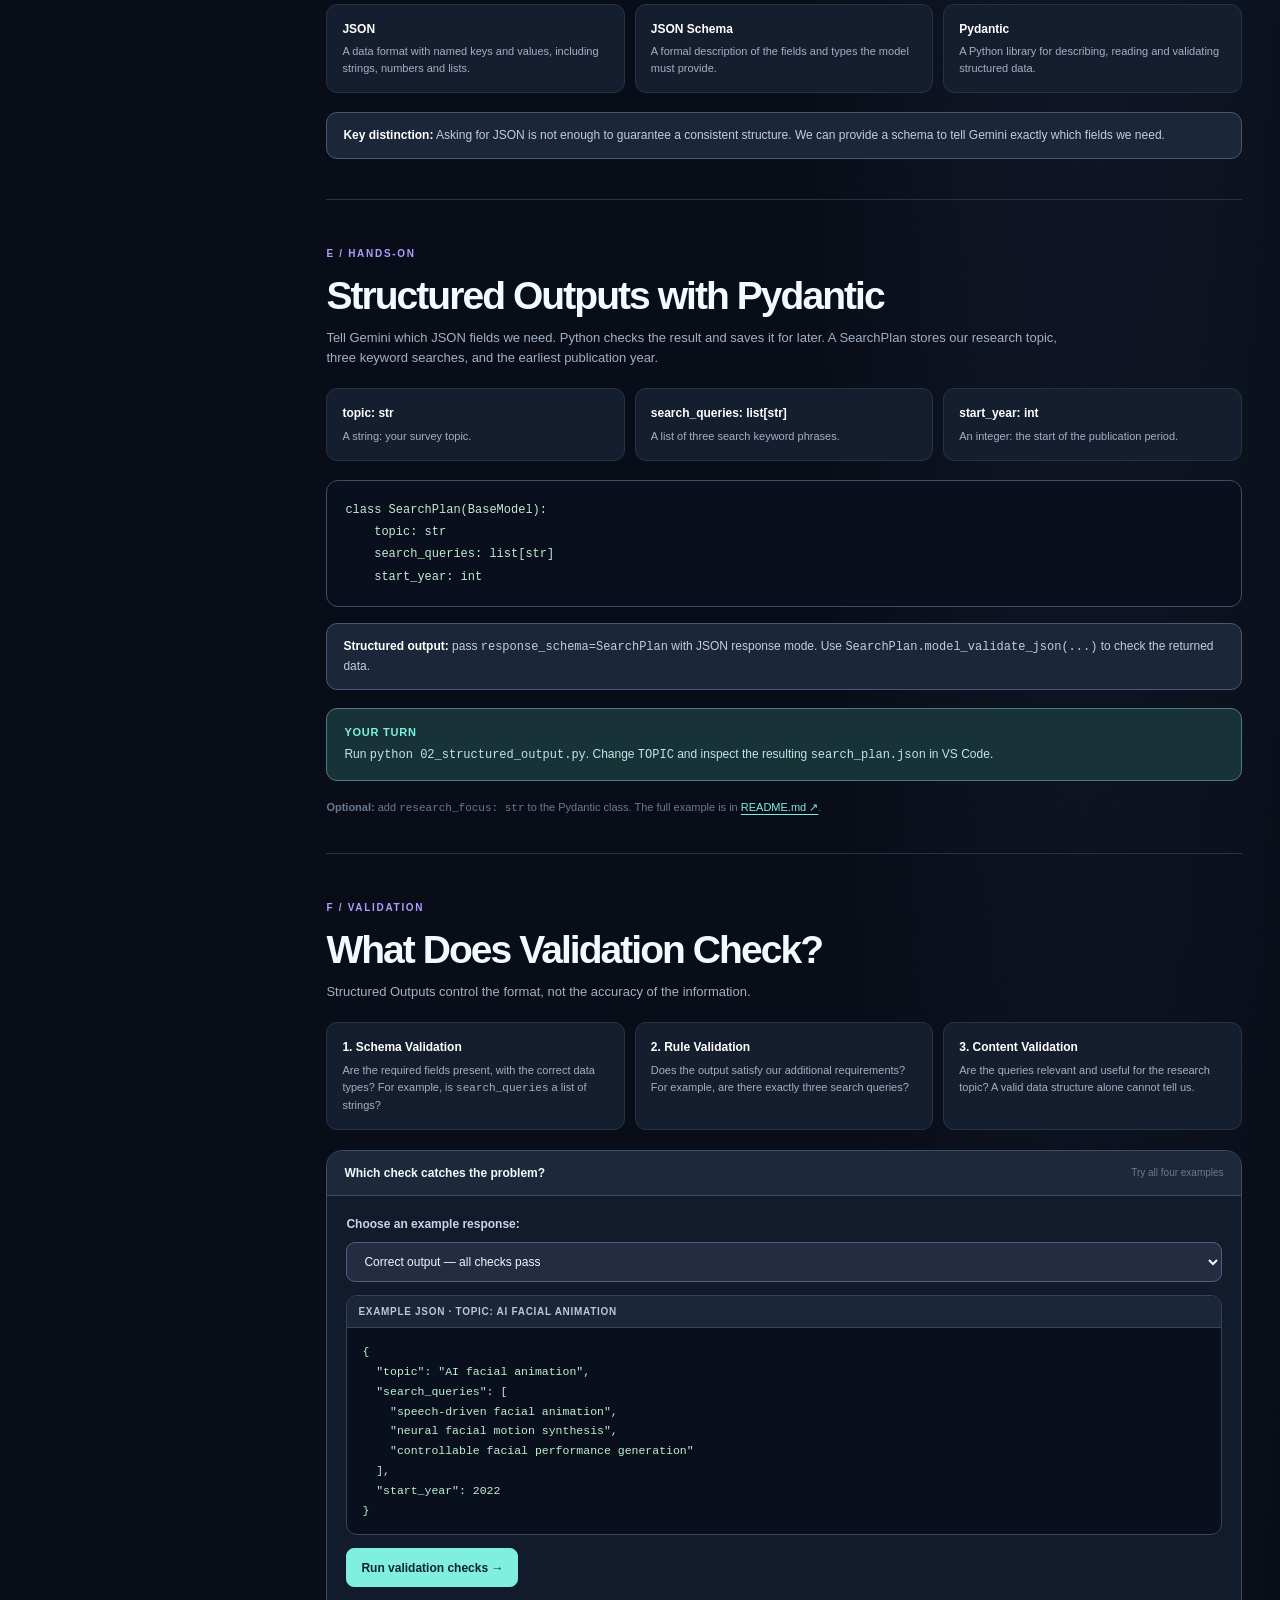
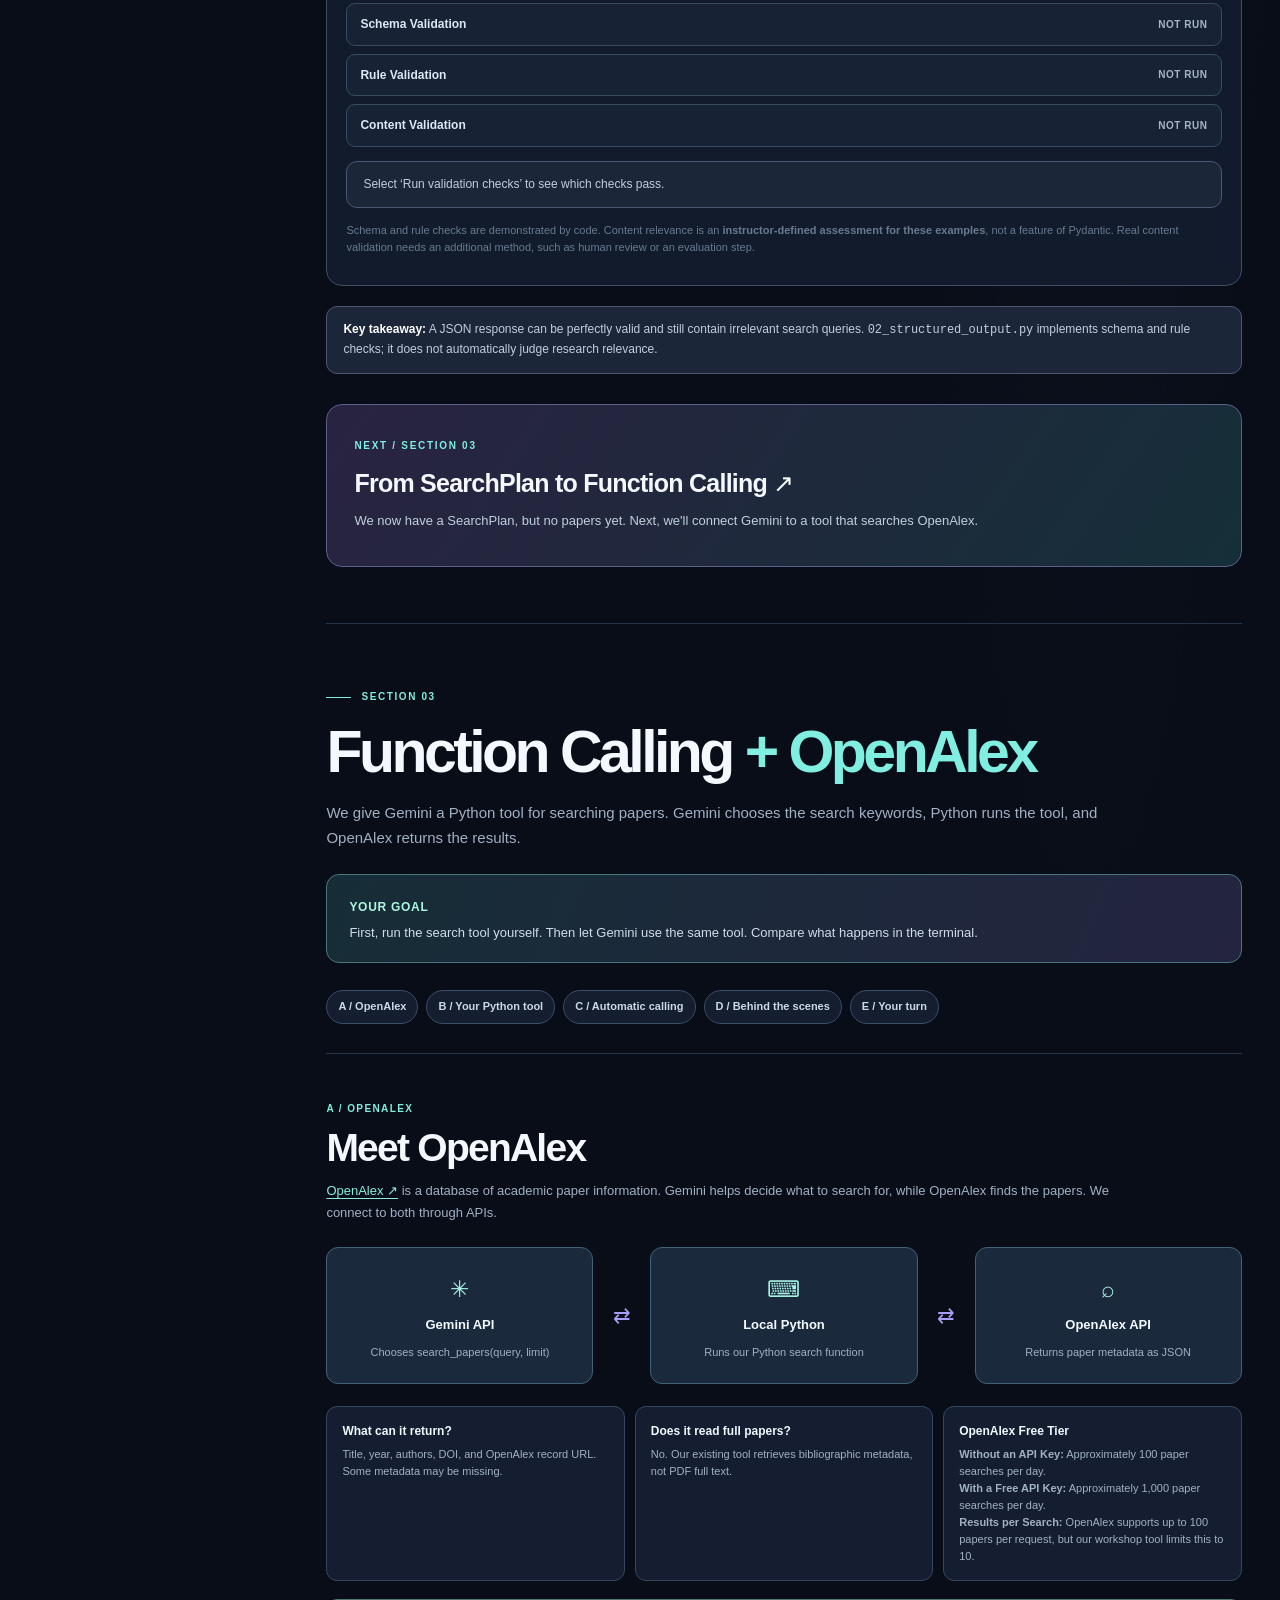
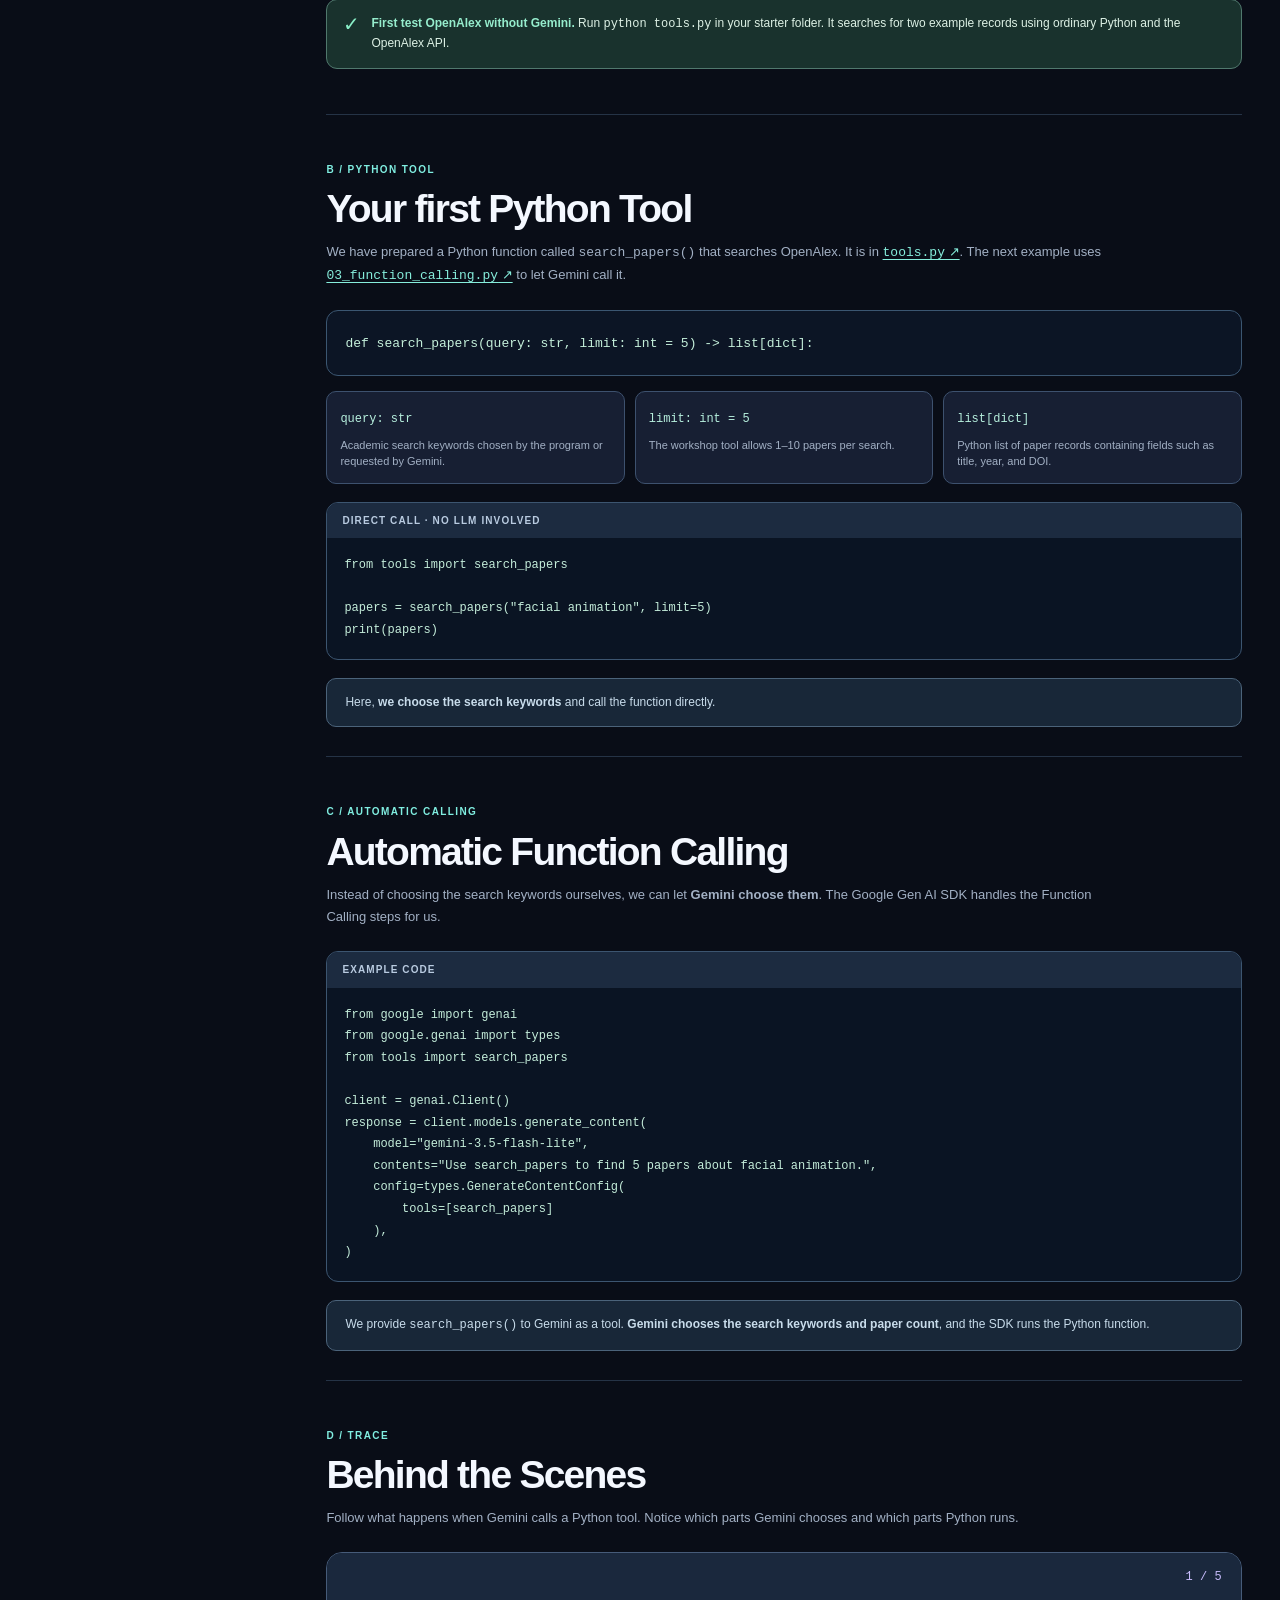
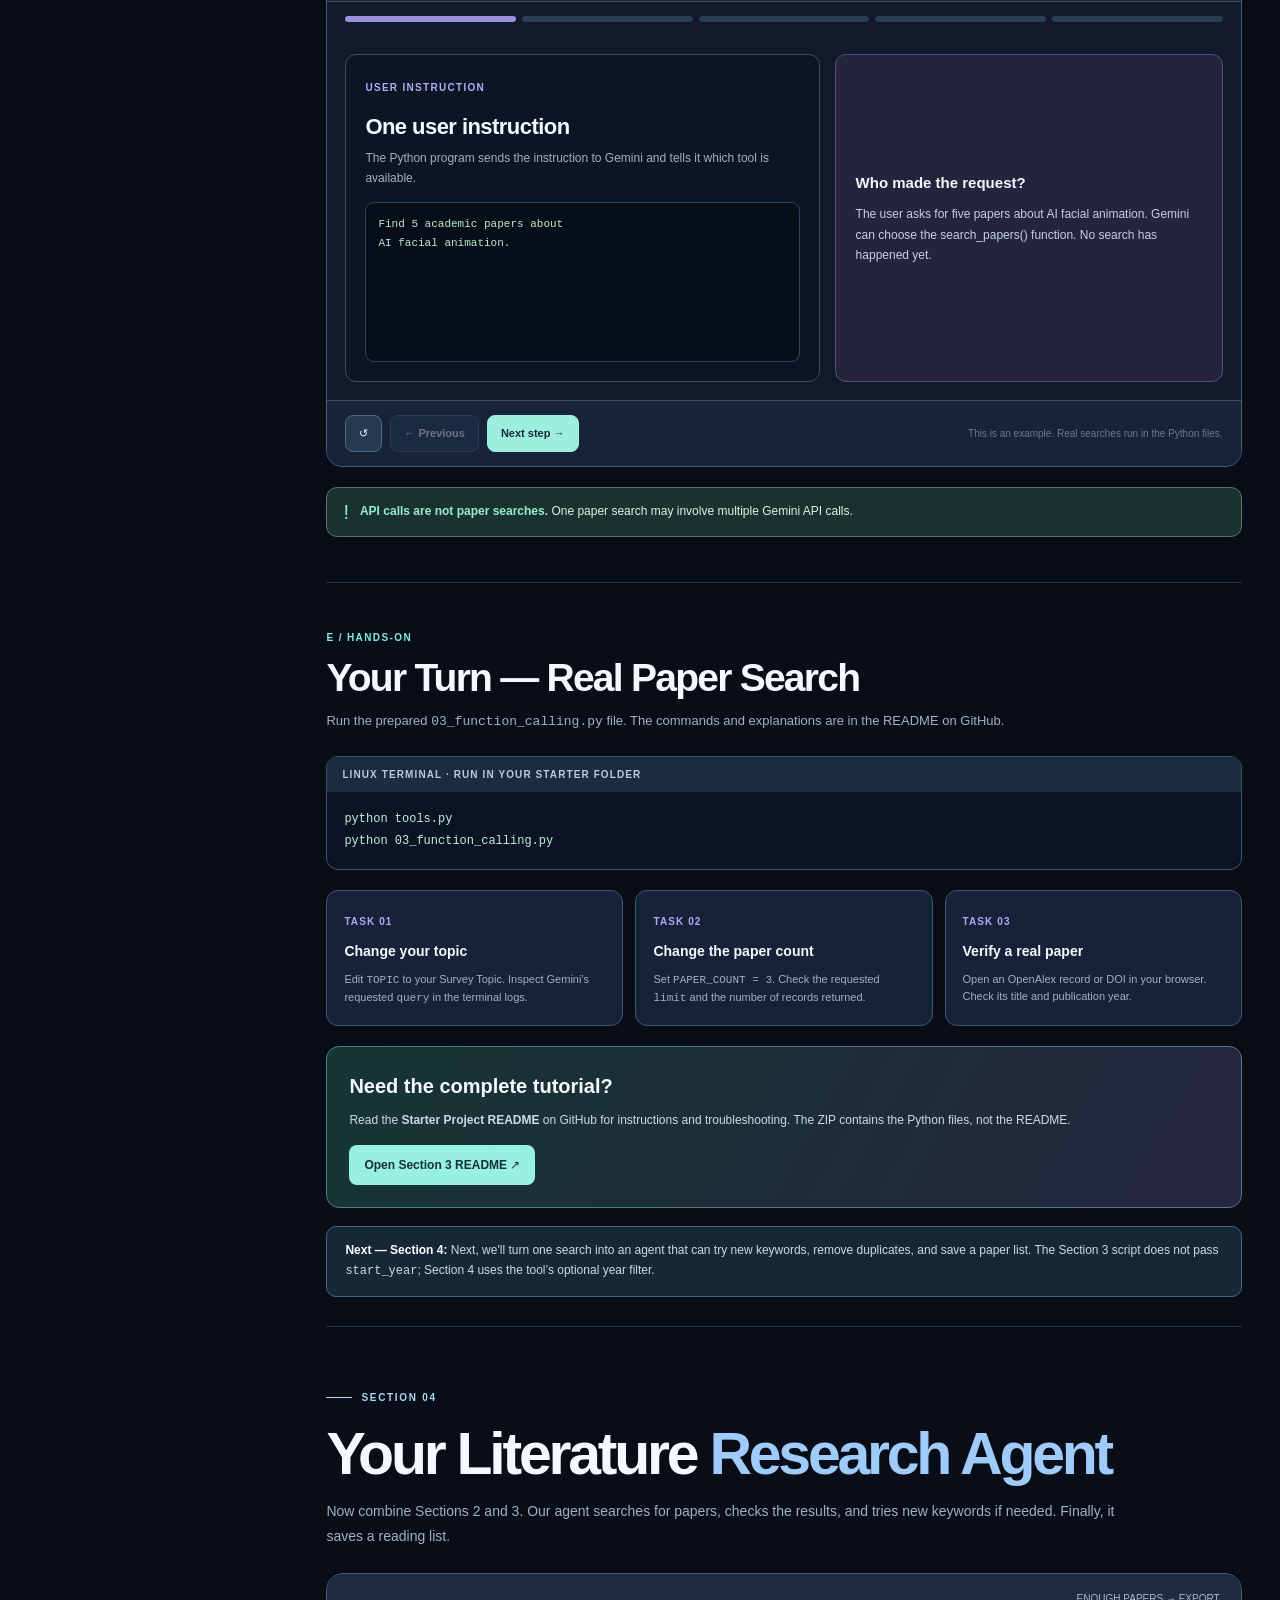
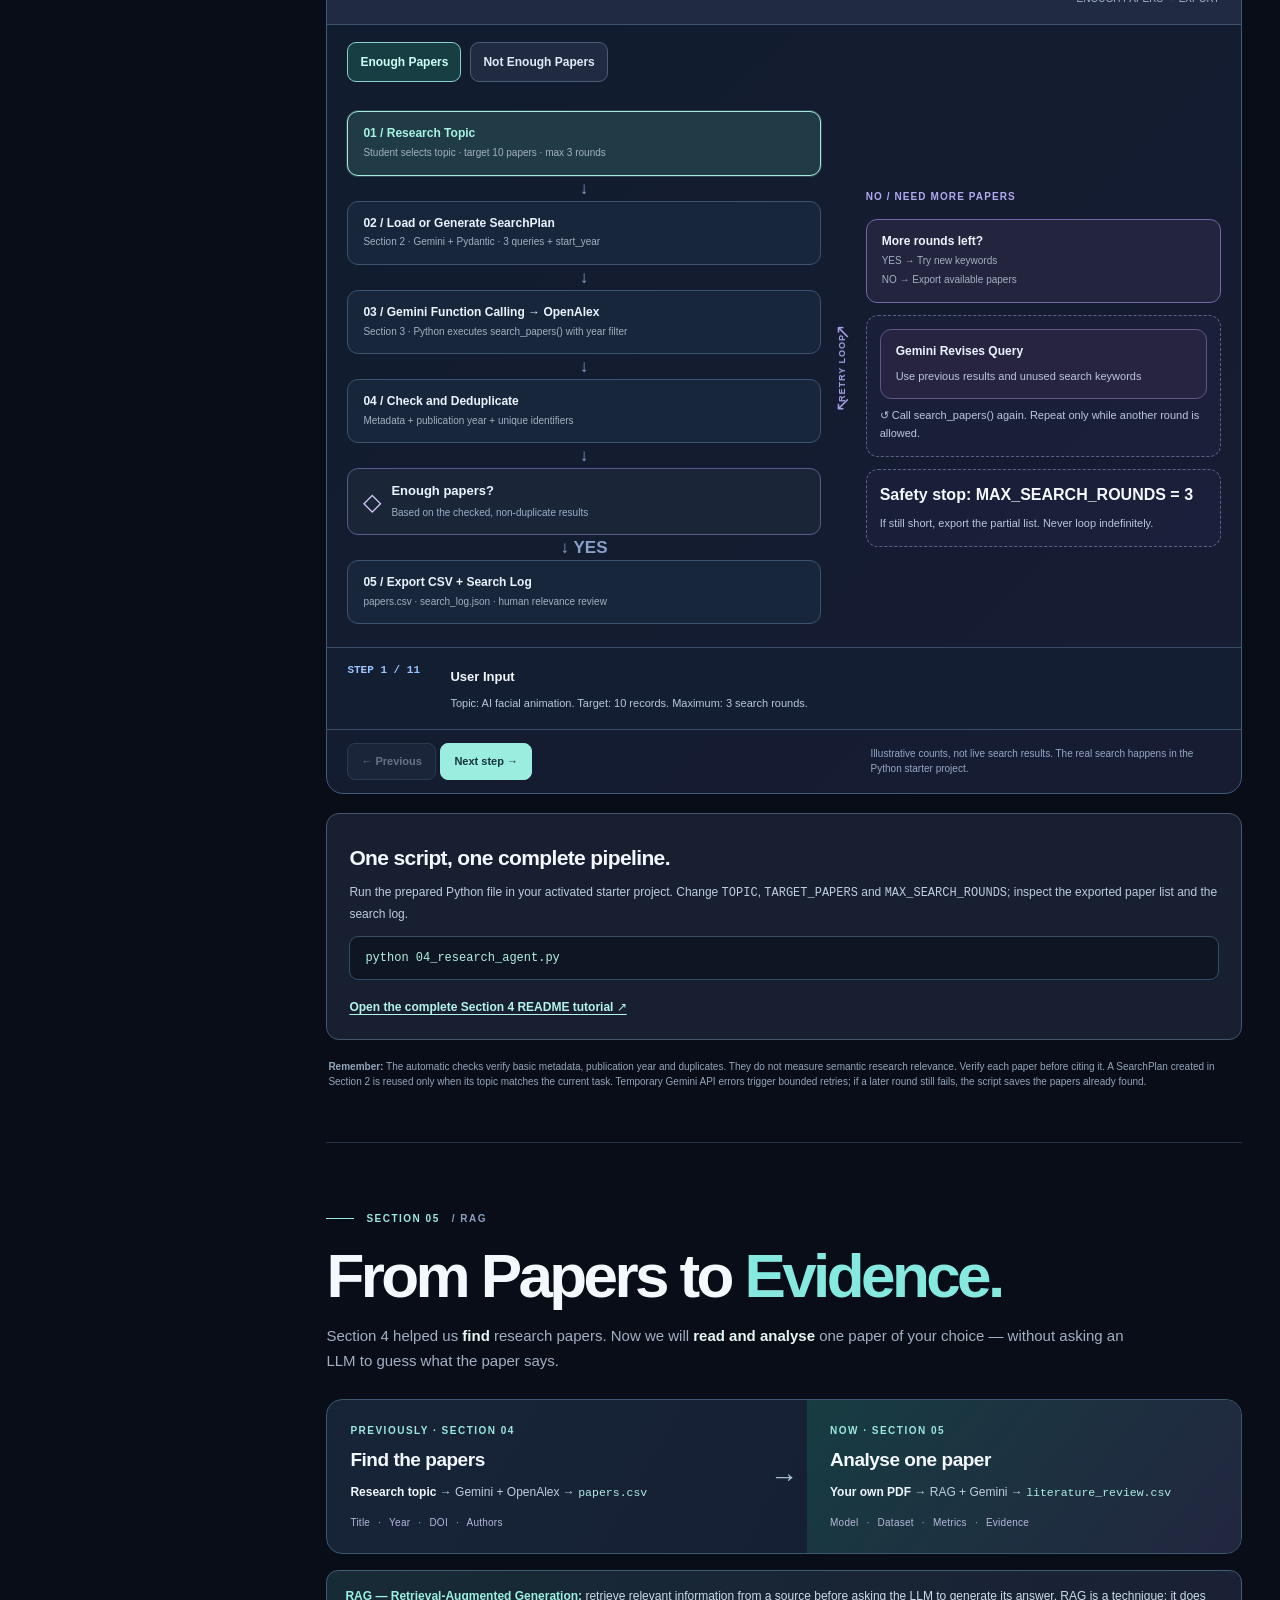
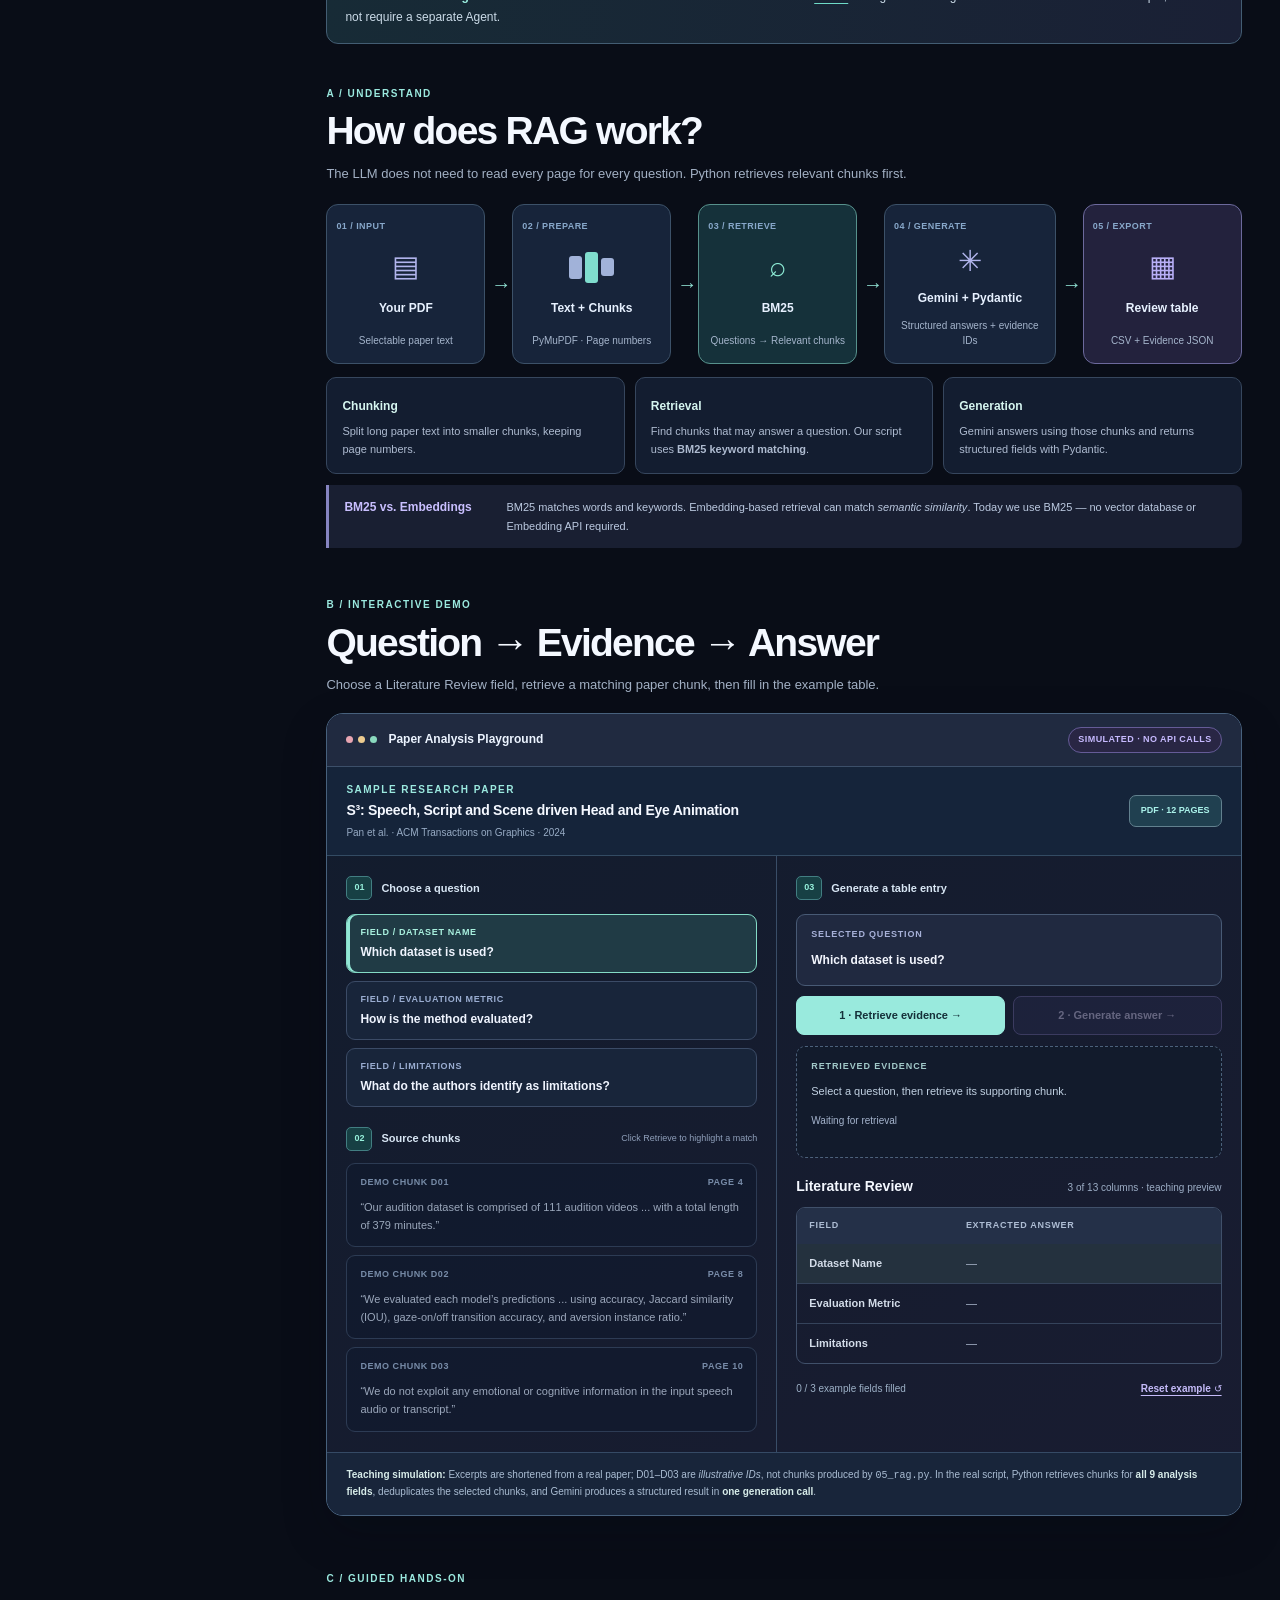
==== commit 1a6a982c: "Remove numerical results grid from Section 7 limitations" ====
--- a/docs/workshop03/index.html
+++ b/docs/workshop03/index.html
@@ -1049,18 +1049,10 @@
           <h3>Making Decisions <em>Doesn't Guarantee Success.</em></h3>
           <p>An Agent can decide which tool to try next, but it cannot guarantee access to a paper, successful PDF extraction, or correct scientific interpretation.</p>
         </div>
-        <div class="s7-limits">
-          <div class="s7-limits-numbers" aria-label="Illustrative results for a ten-paper search">
-            <div class="s7-limit-stat"><strong>10</strong><span>PAPER RECORDS FOUND</span></div>
-            <div class="s7-limit-stat"><strong>6</strong><span>PDFs AVAILABLE</span></div>
-            <div class="s7-limit-stat"><strong>6</strong><span>FULL-TEXT ANALYSES</span></div>
-            <div class="s7-limit-stat"><strong>4</strong><span>NEED MANUAL FOLLOW-UP</span></div>
-          </div>
-          <div class="s7-limit-copy">
-            <p><strong>Metadata ≠ Full text.</strong> If four PDFs are unavailable, the Agent must report that those papers were not analysed from full text. It must not invent missing research methods.</p>
-            <p><strong>Evidence needs review.</strong> RAG output and valid evidence IDs are not proof of scientific accuracy. Verify important claims against the original PDFs.</p>
-            <p><strong>Current implementation:</strong> Section 7 can analyse local PDFs and append results; it does not yet have a dedicated tool to import a previous <code>literature_review.csv</code> without re-running RAG.</p>
-          </div>
+        <div class="s7-limit-copy">
+          <p><strong>Metadata ≠ Full text.</strong> When some PDFs are unavailable, the Agent must report which papers could not be analysed from full text. It must not invent missing research methods.</p>
+          <p><strong>Evidence needs review.</strong> RAG output and valid evidence IDs are not proof of scientific accuracy. Verify important claims against the original PDFs.</p>
+          <p><strong>Current implementation:</strong> Section 7 can analyse local PDFs and append results; it does not yet have a dedicated tool to import a previous <code>literature_review.csv</code> without re-running RAG.</p>
         </div>
 
         <div class="s7-handoff">
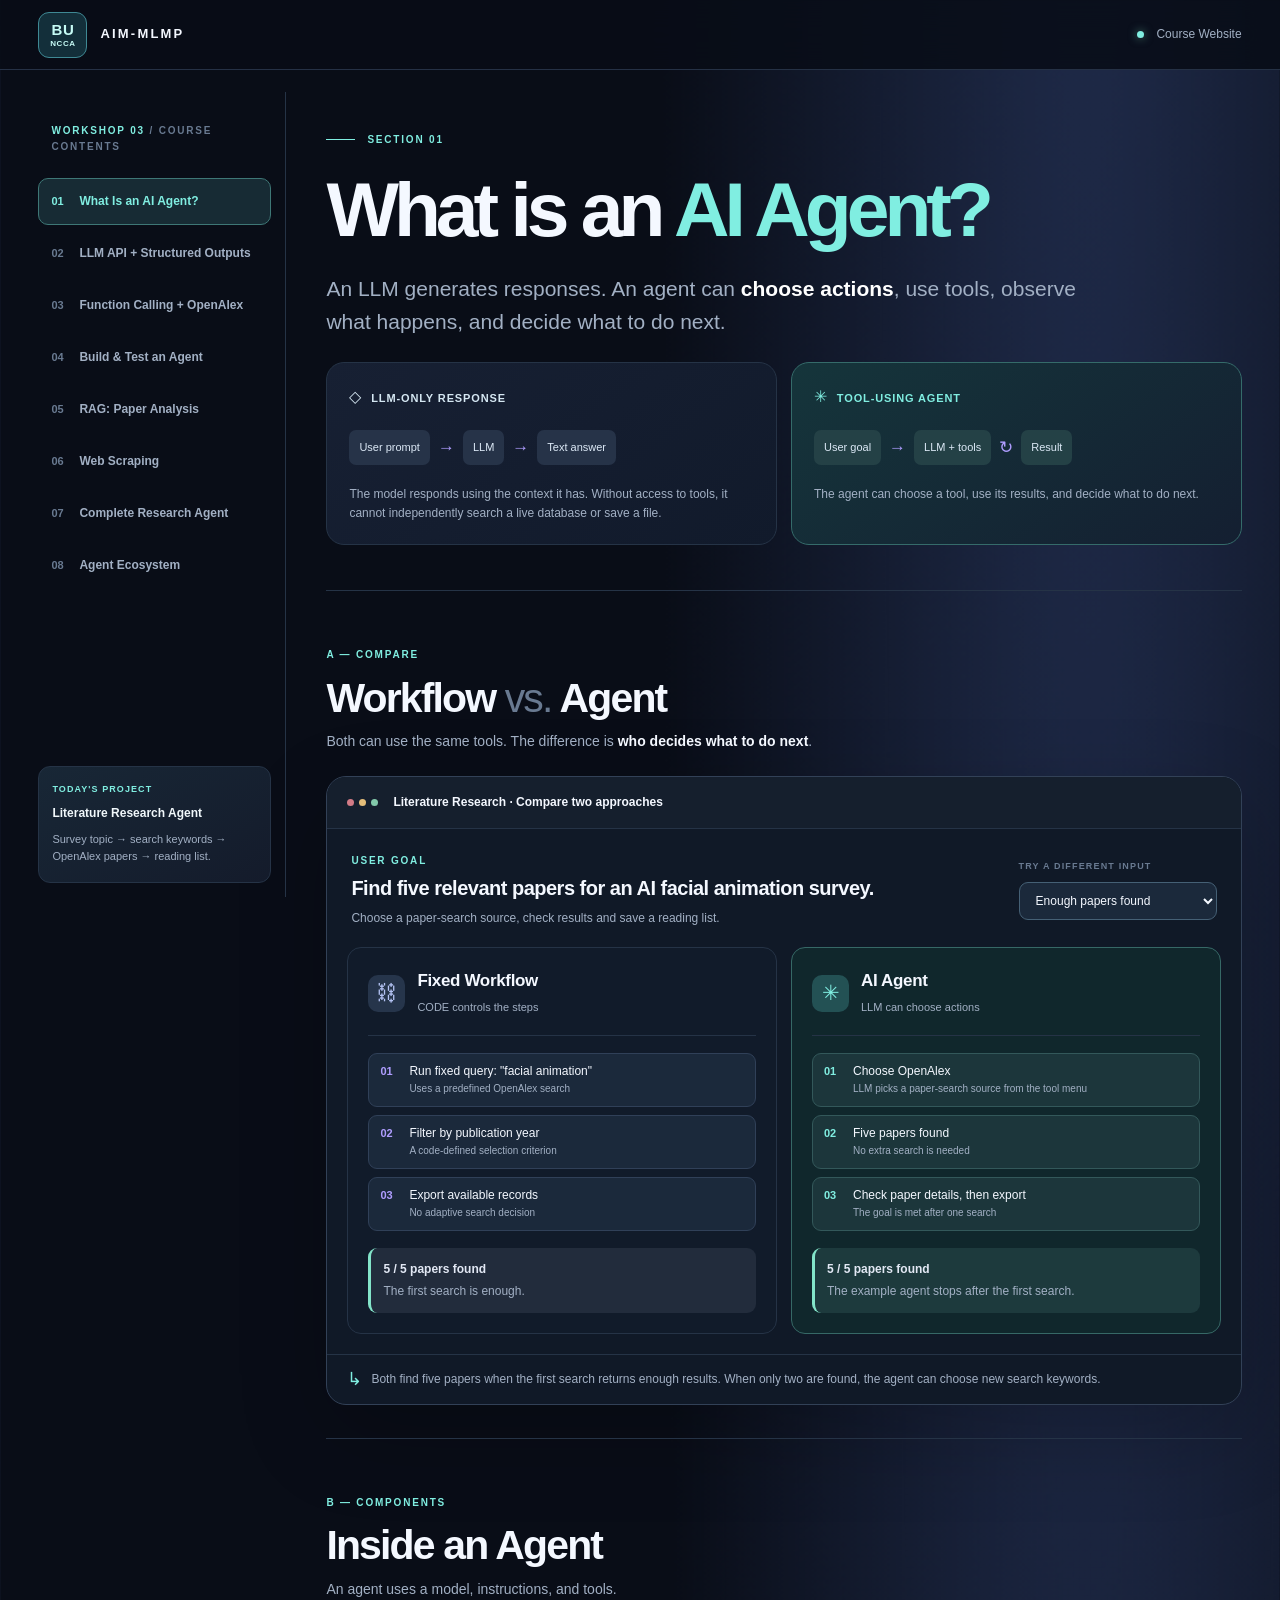
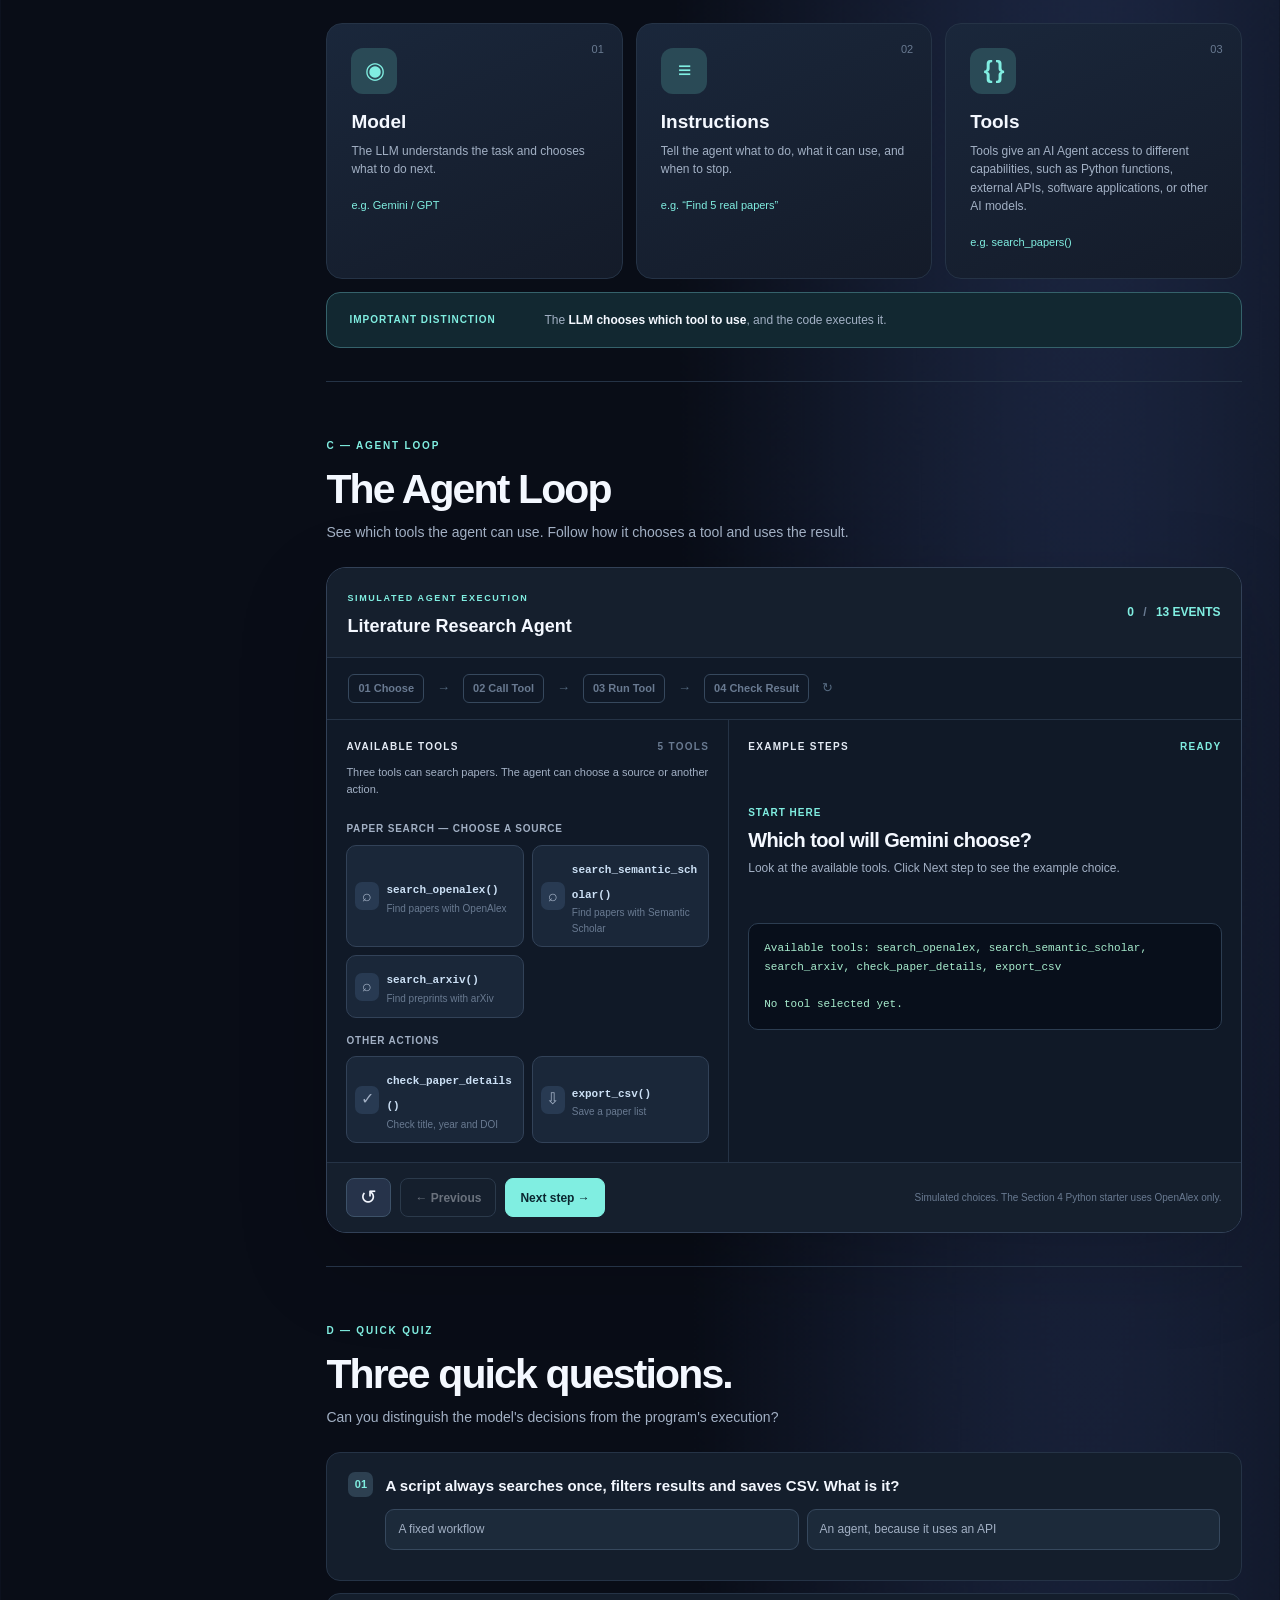
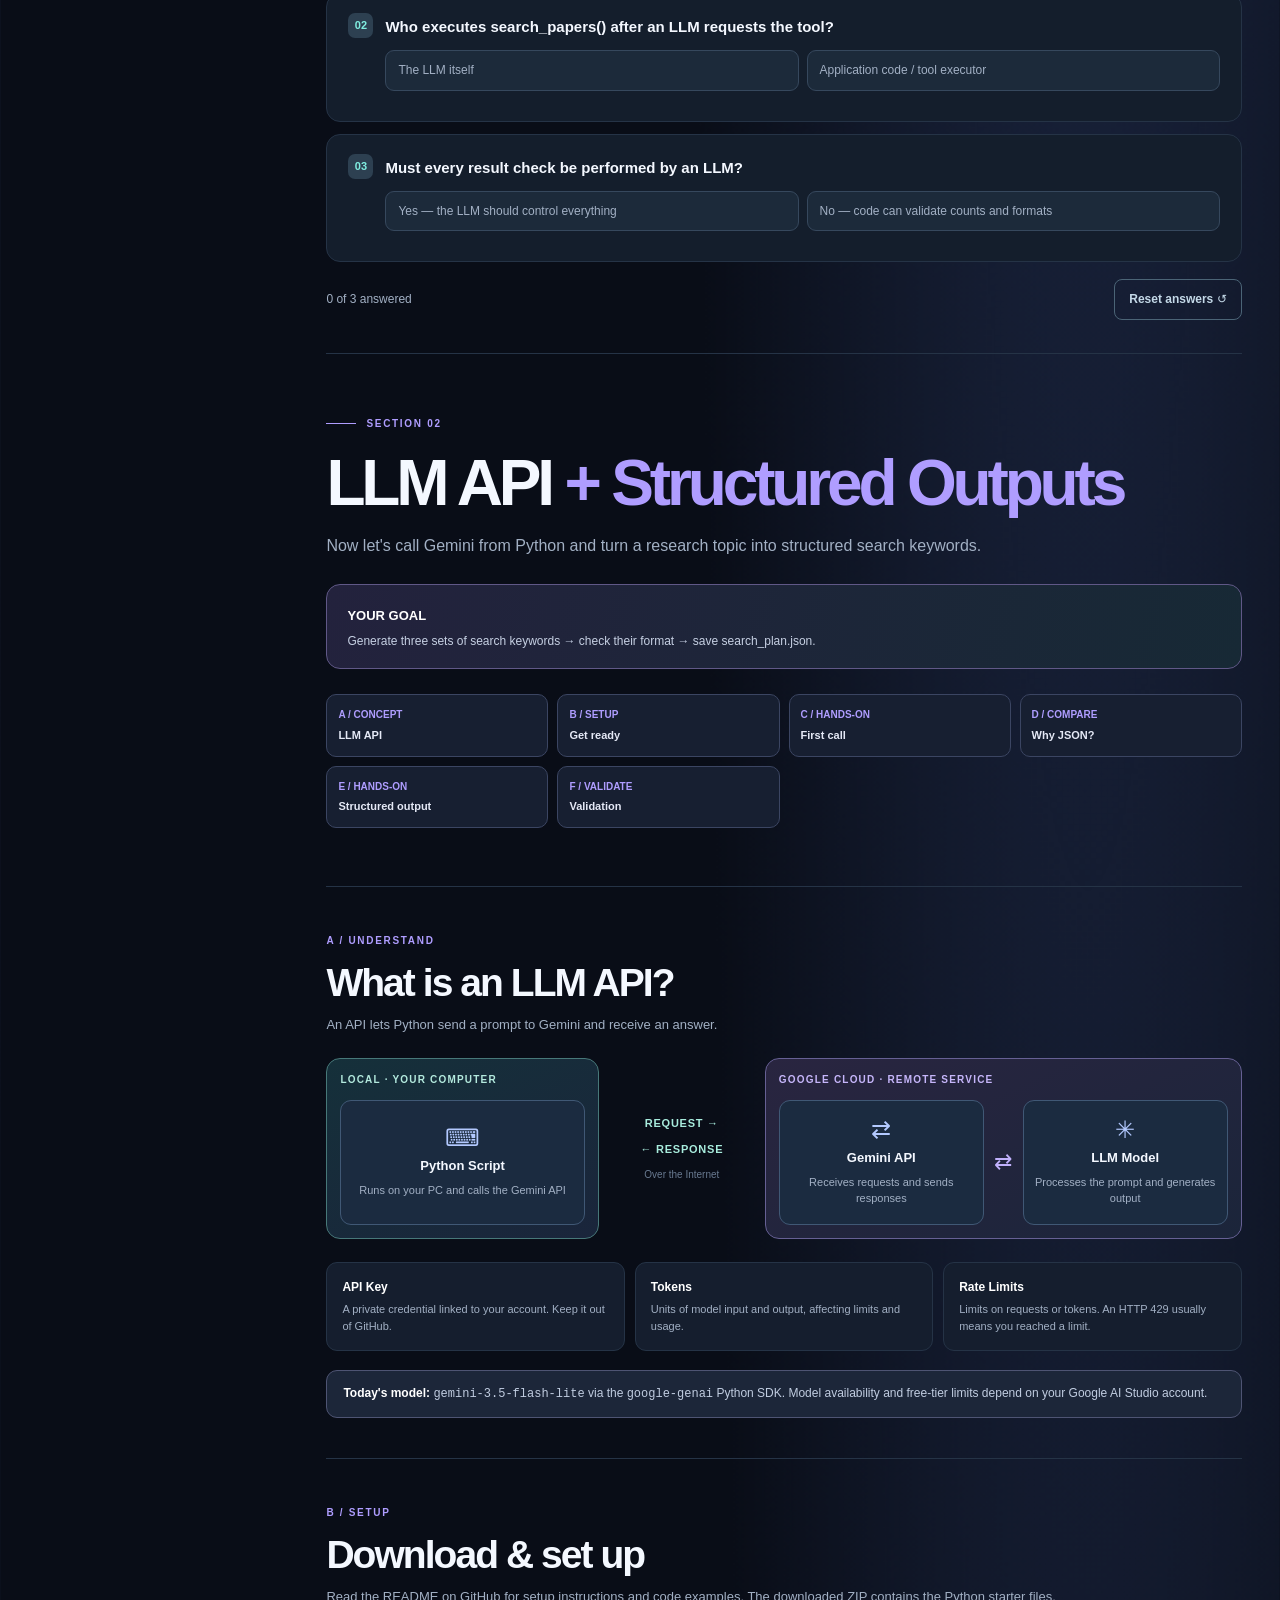
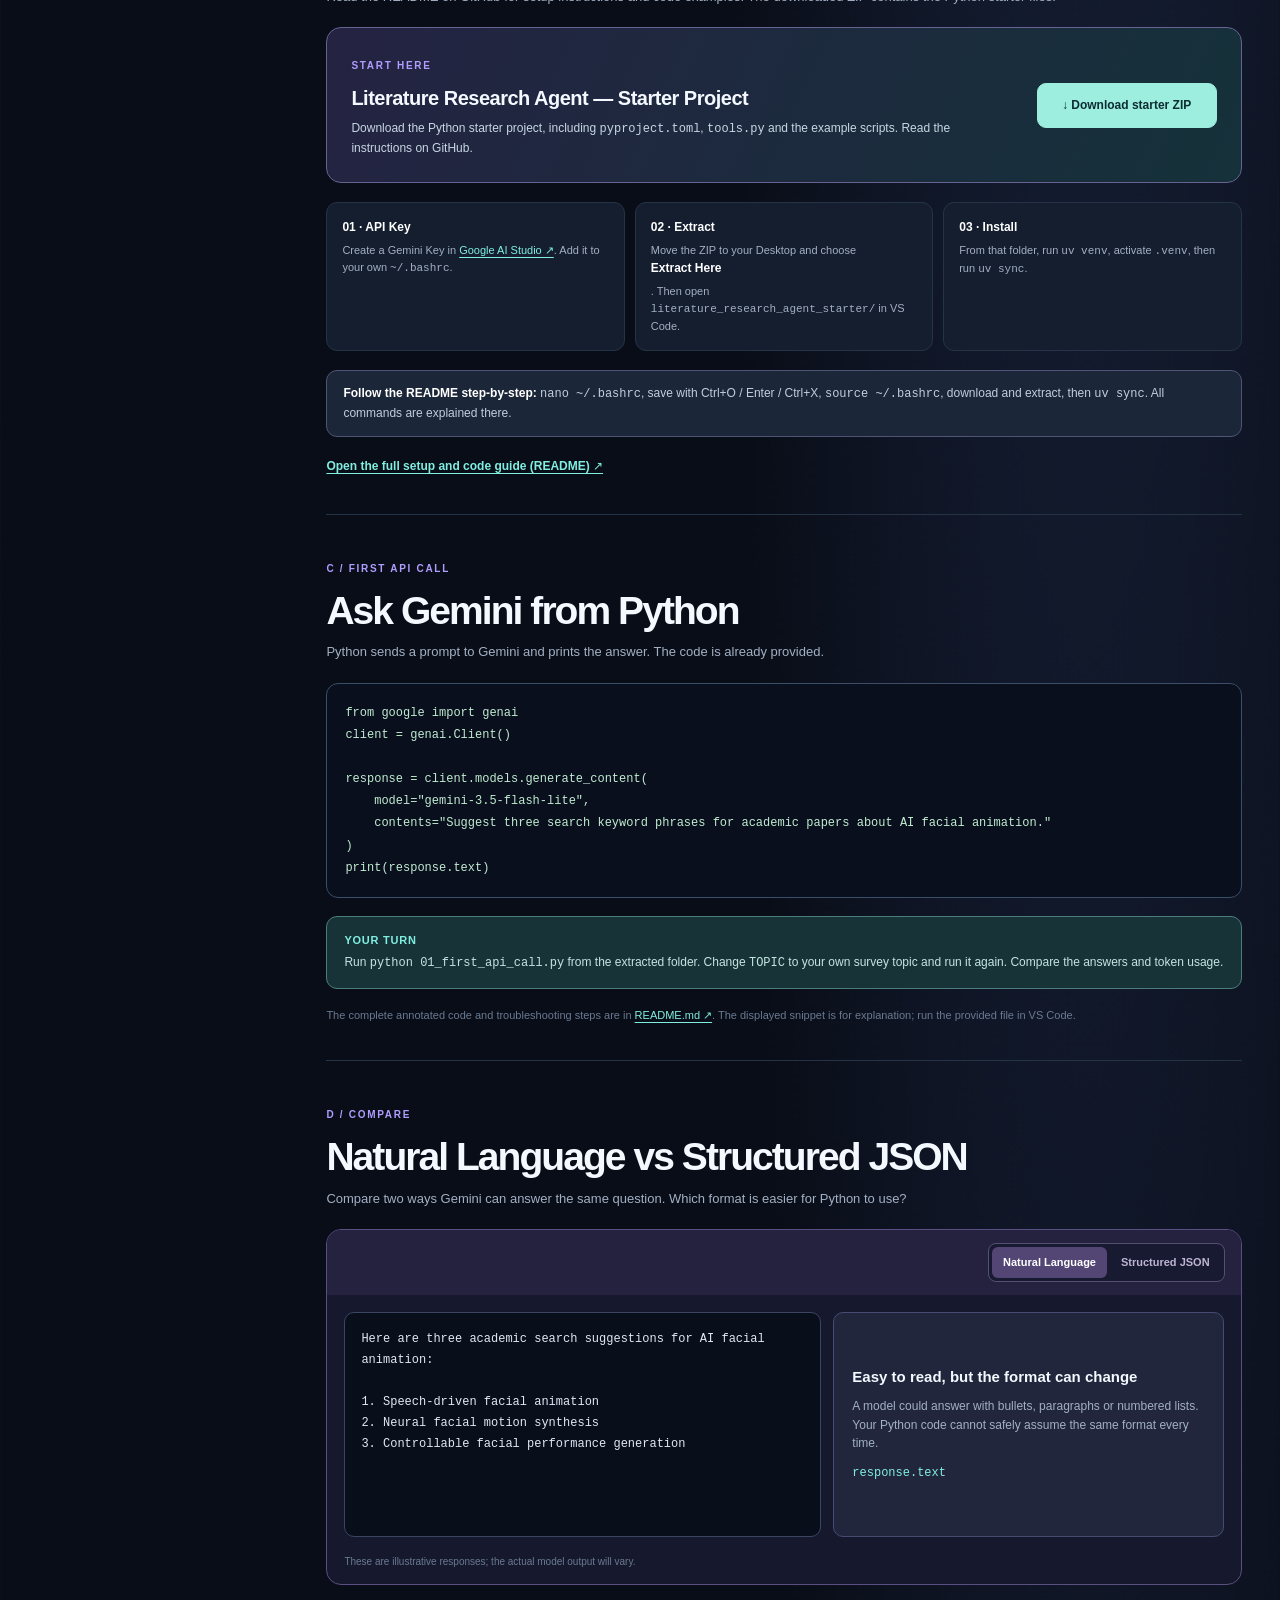
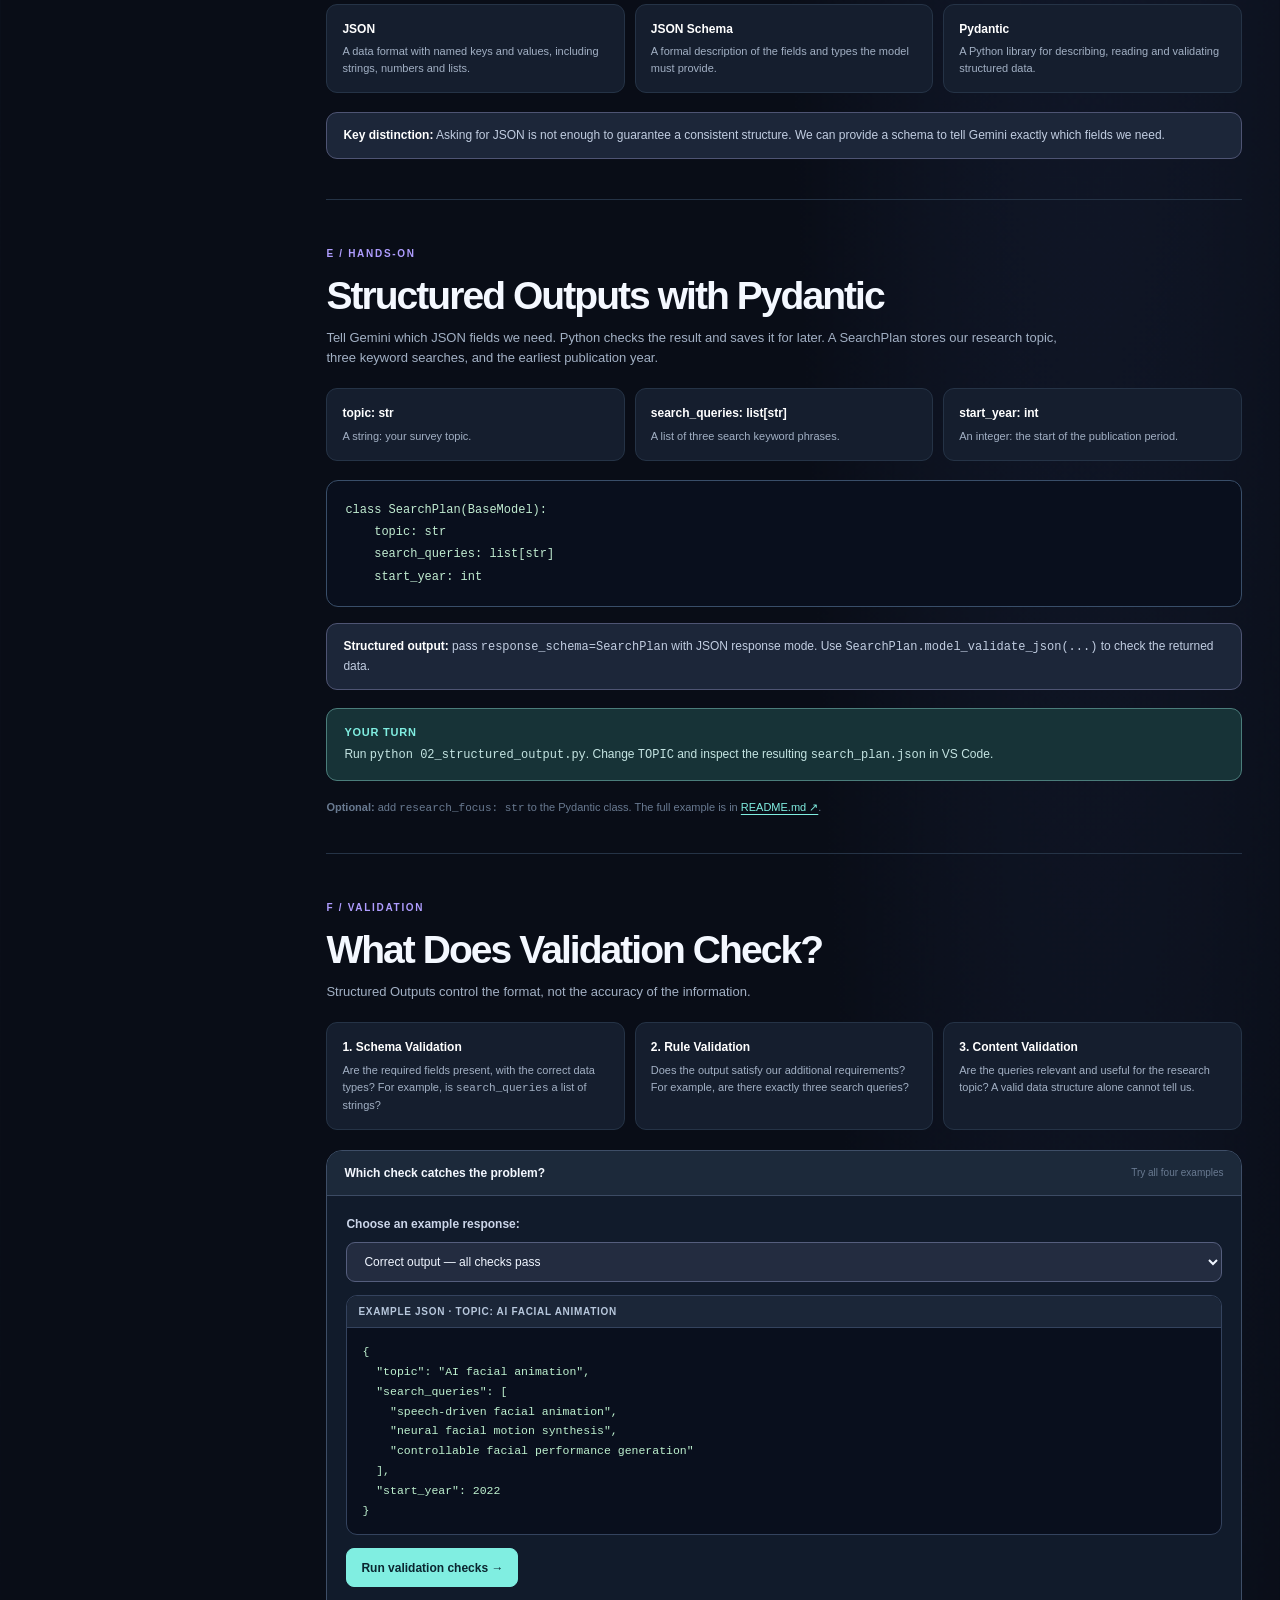
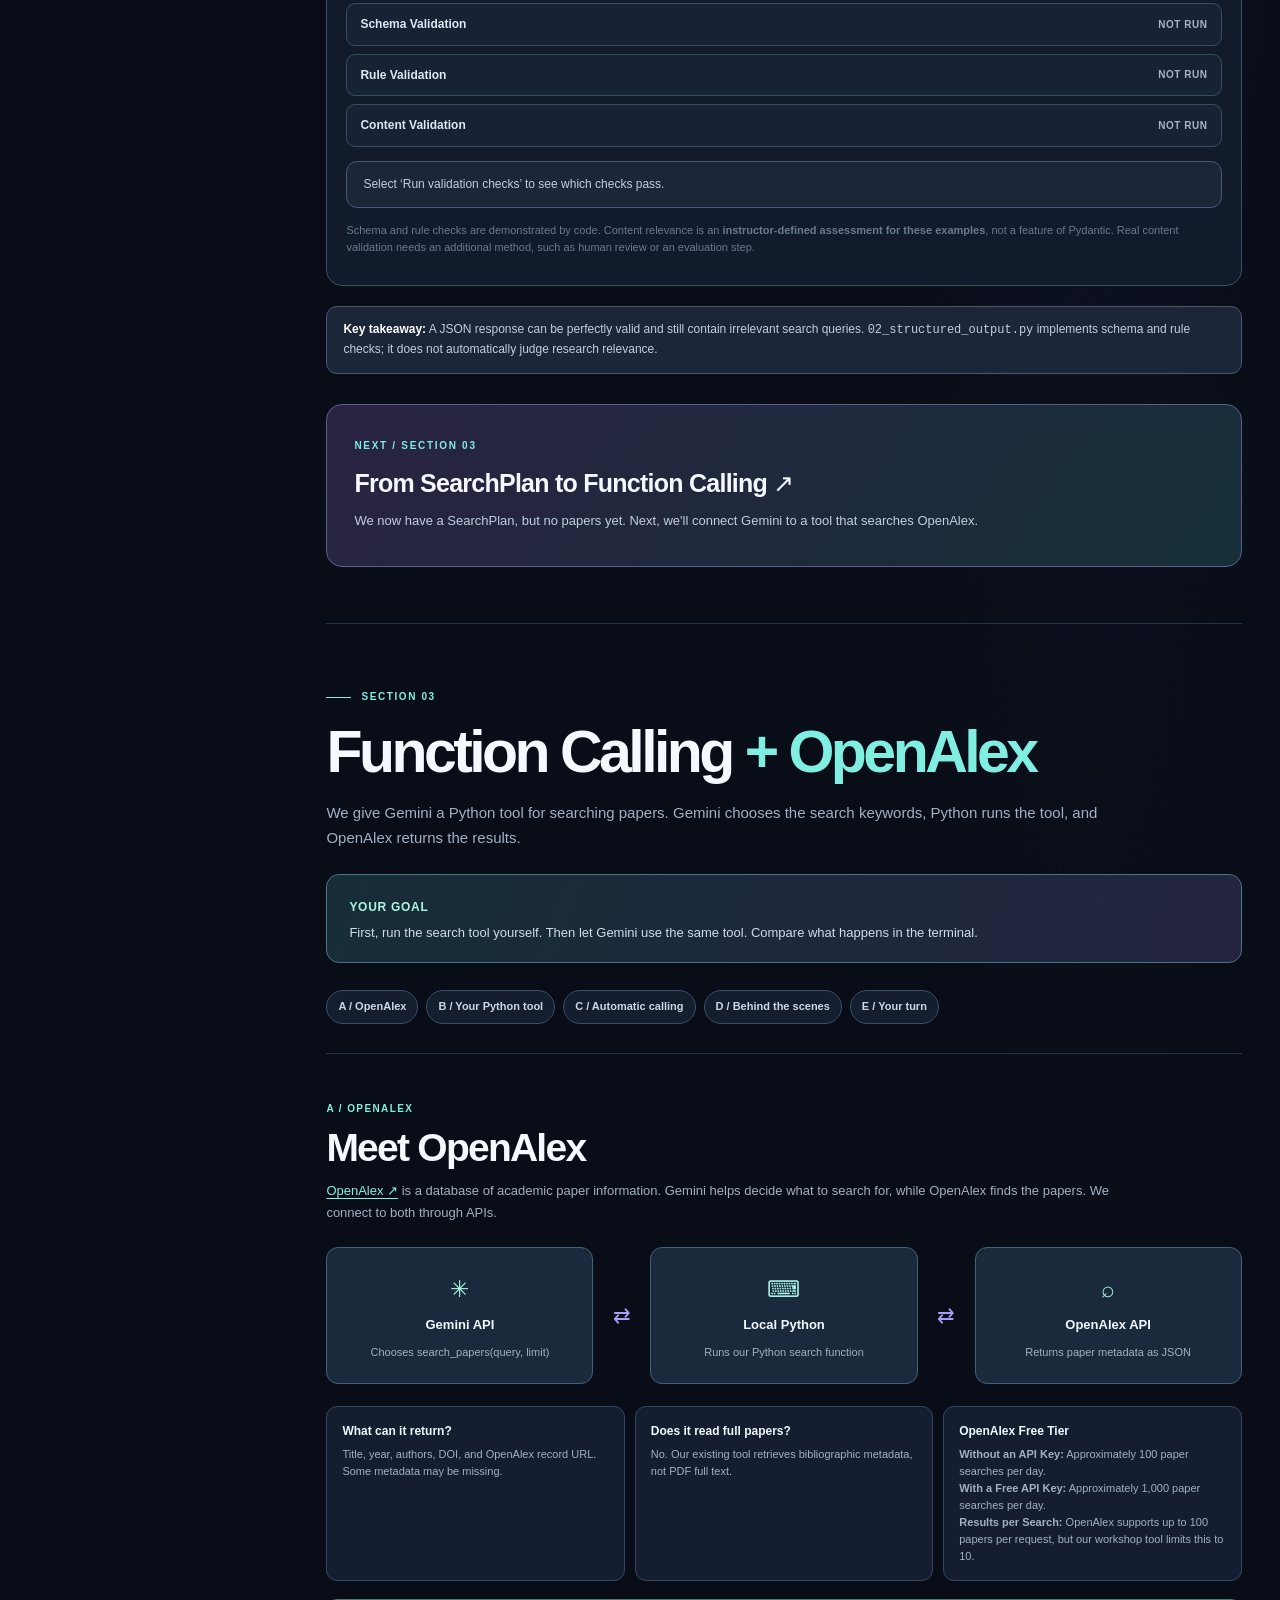
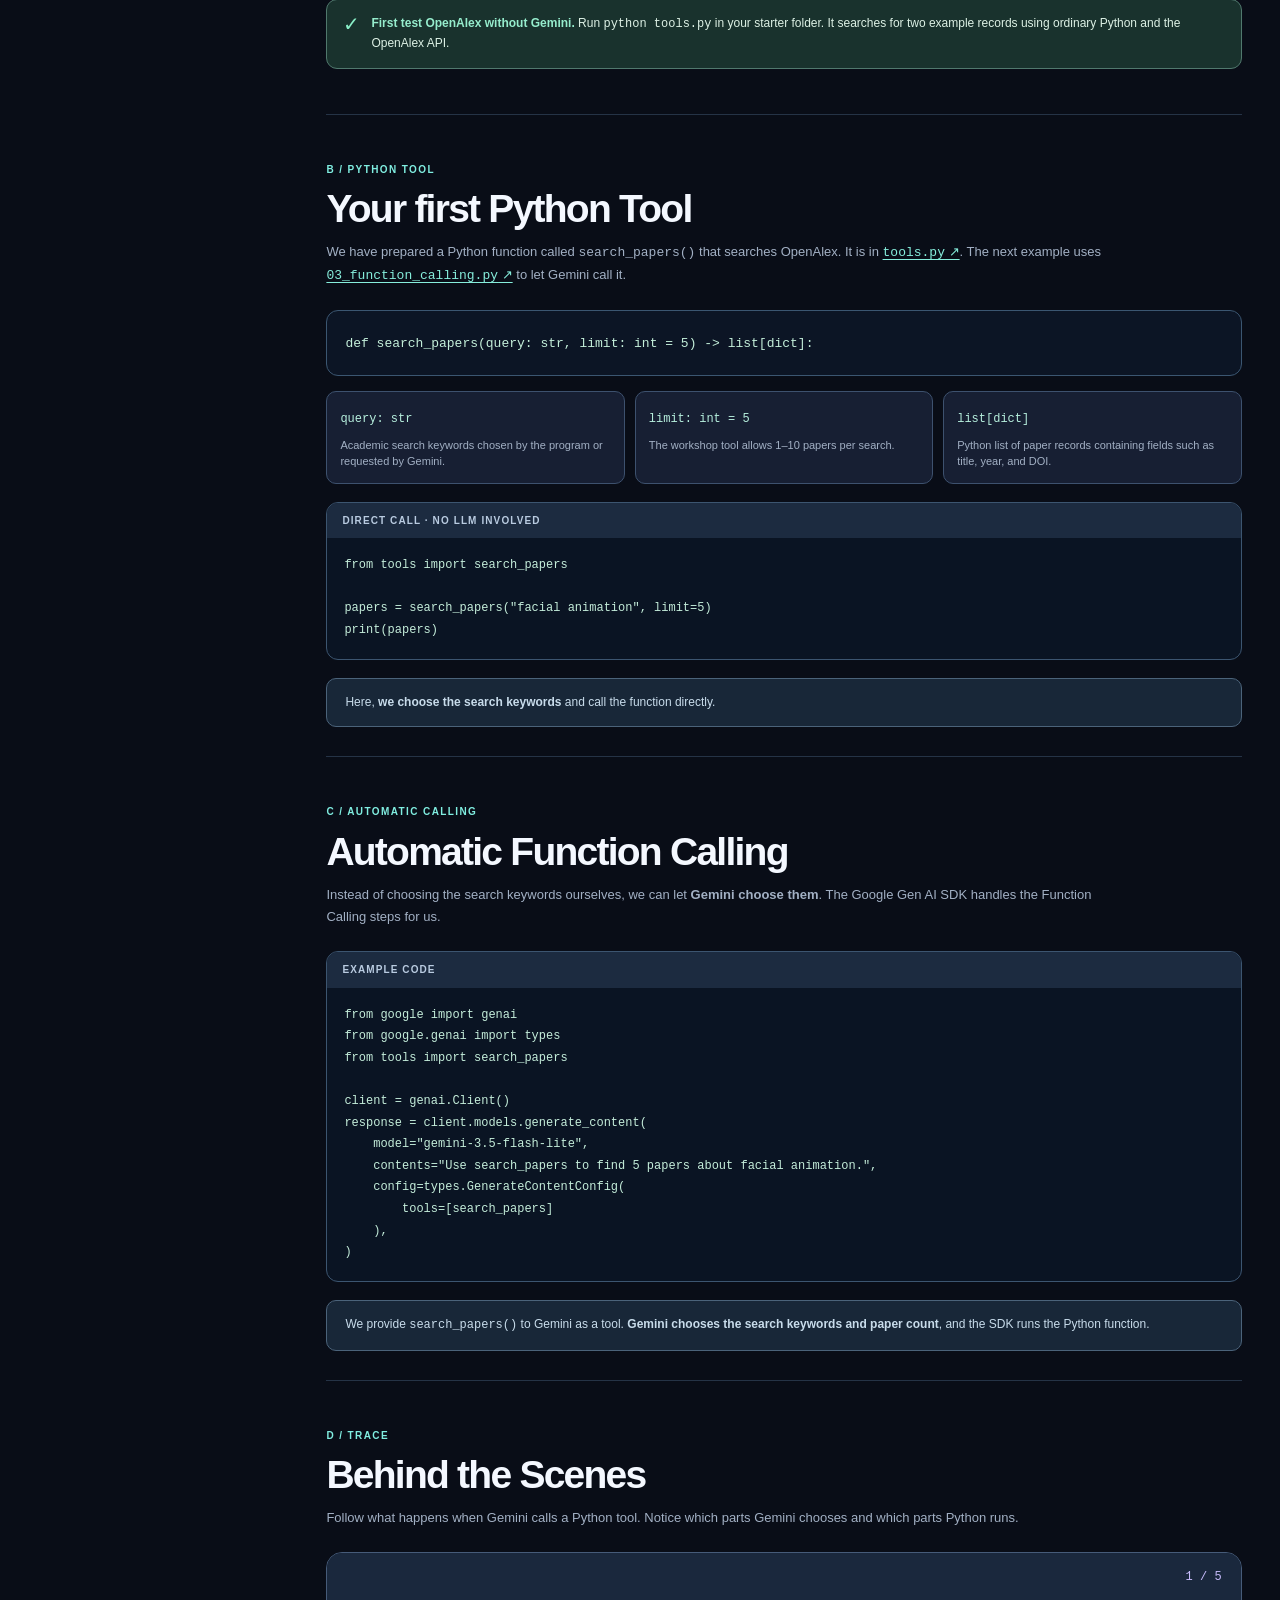
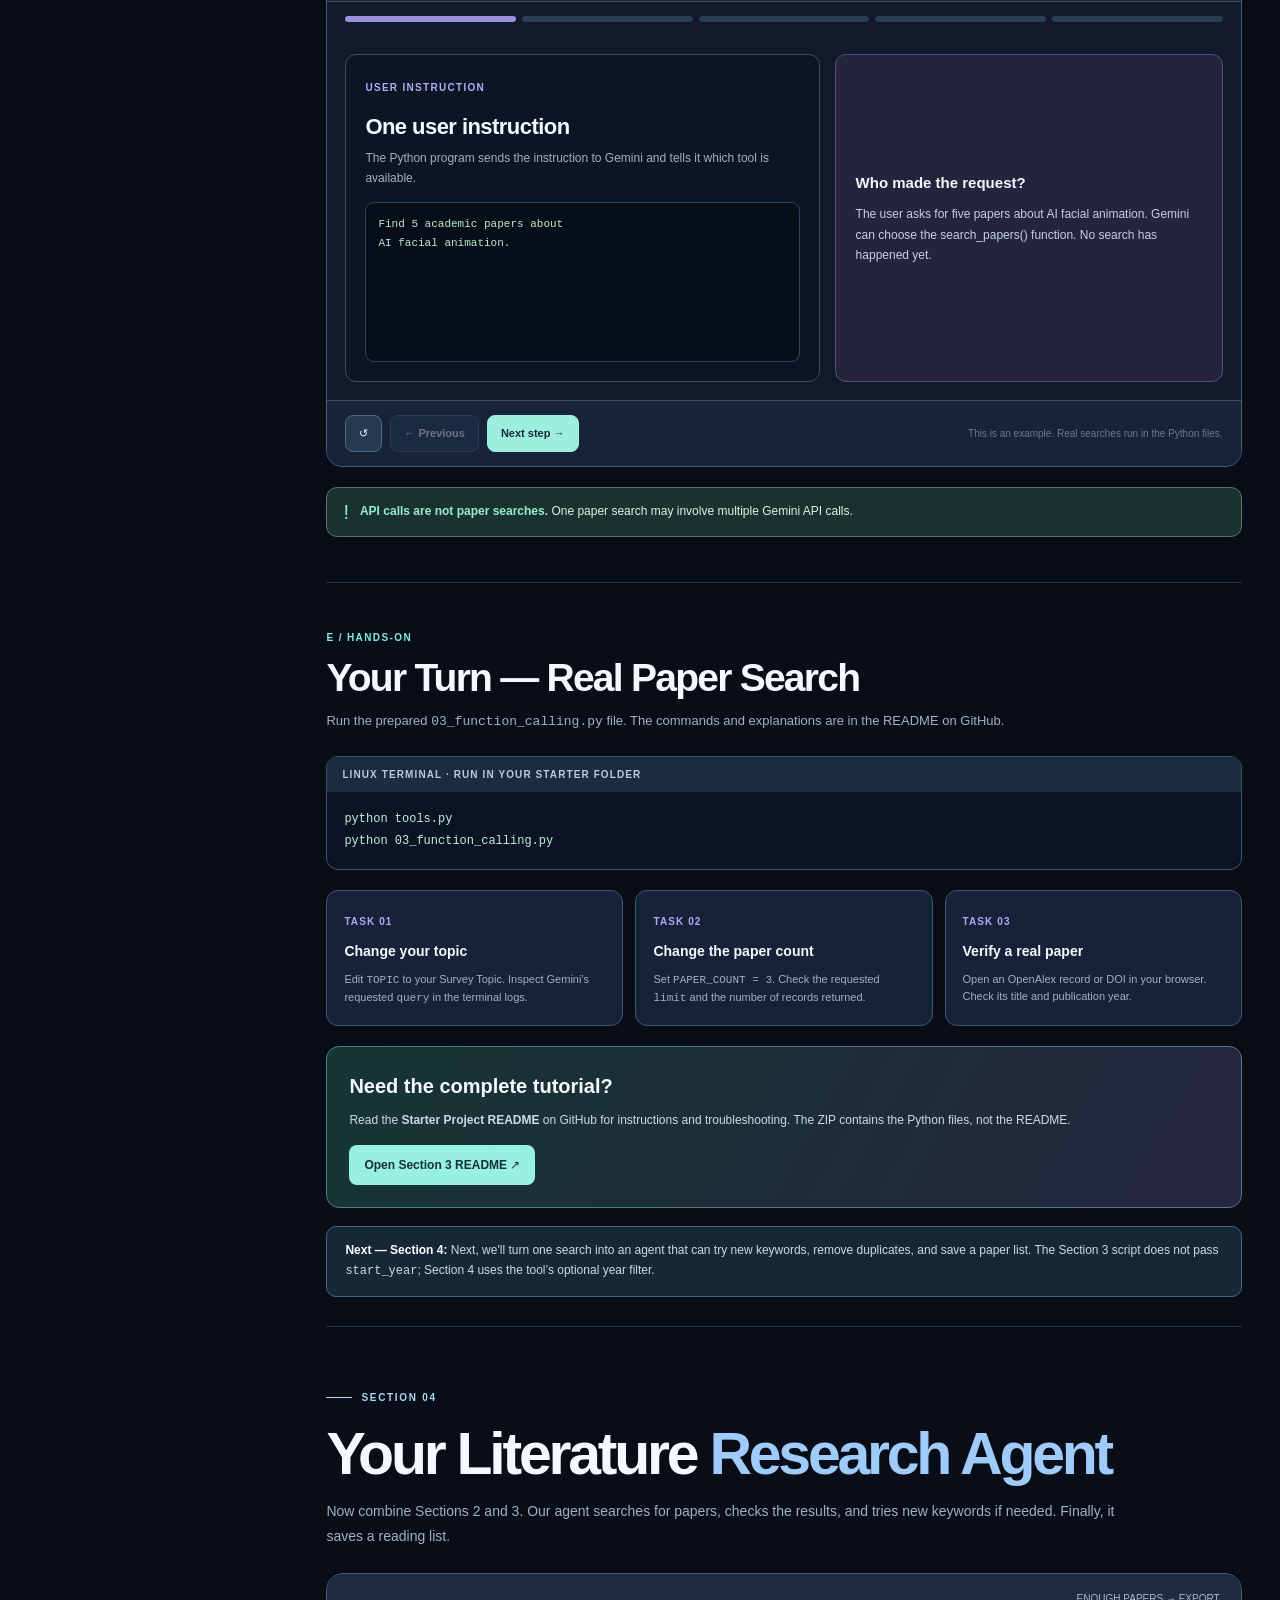
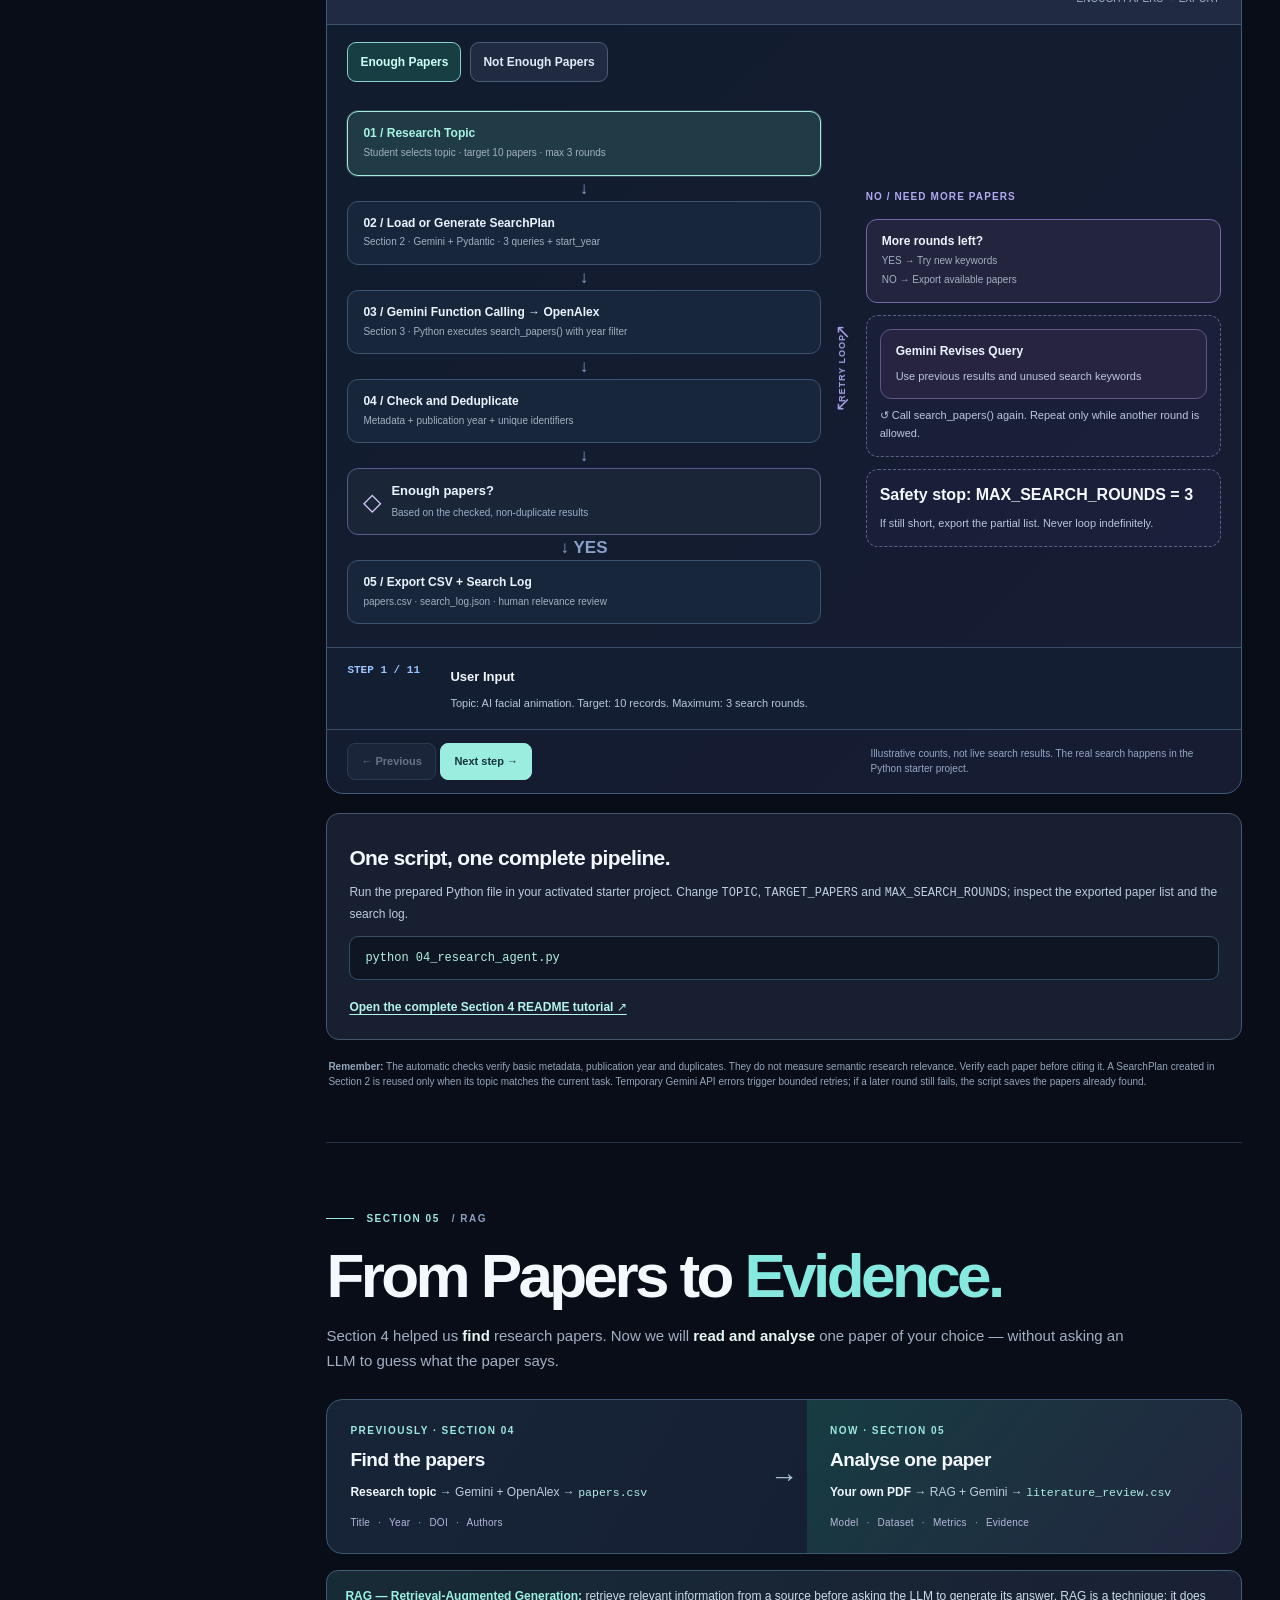
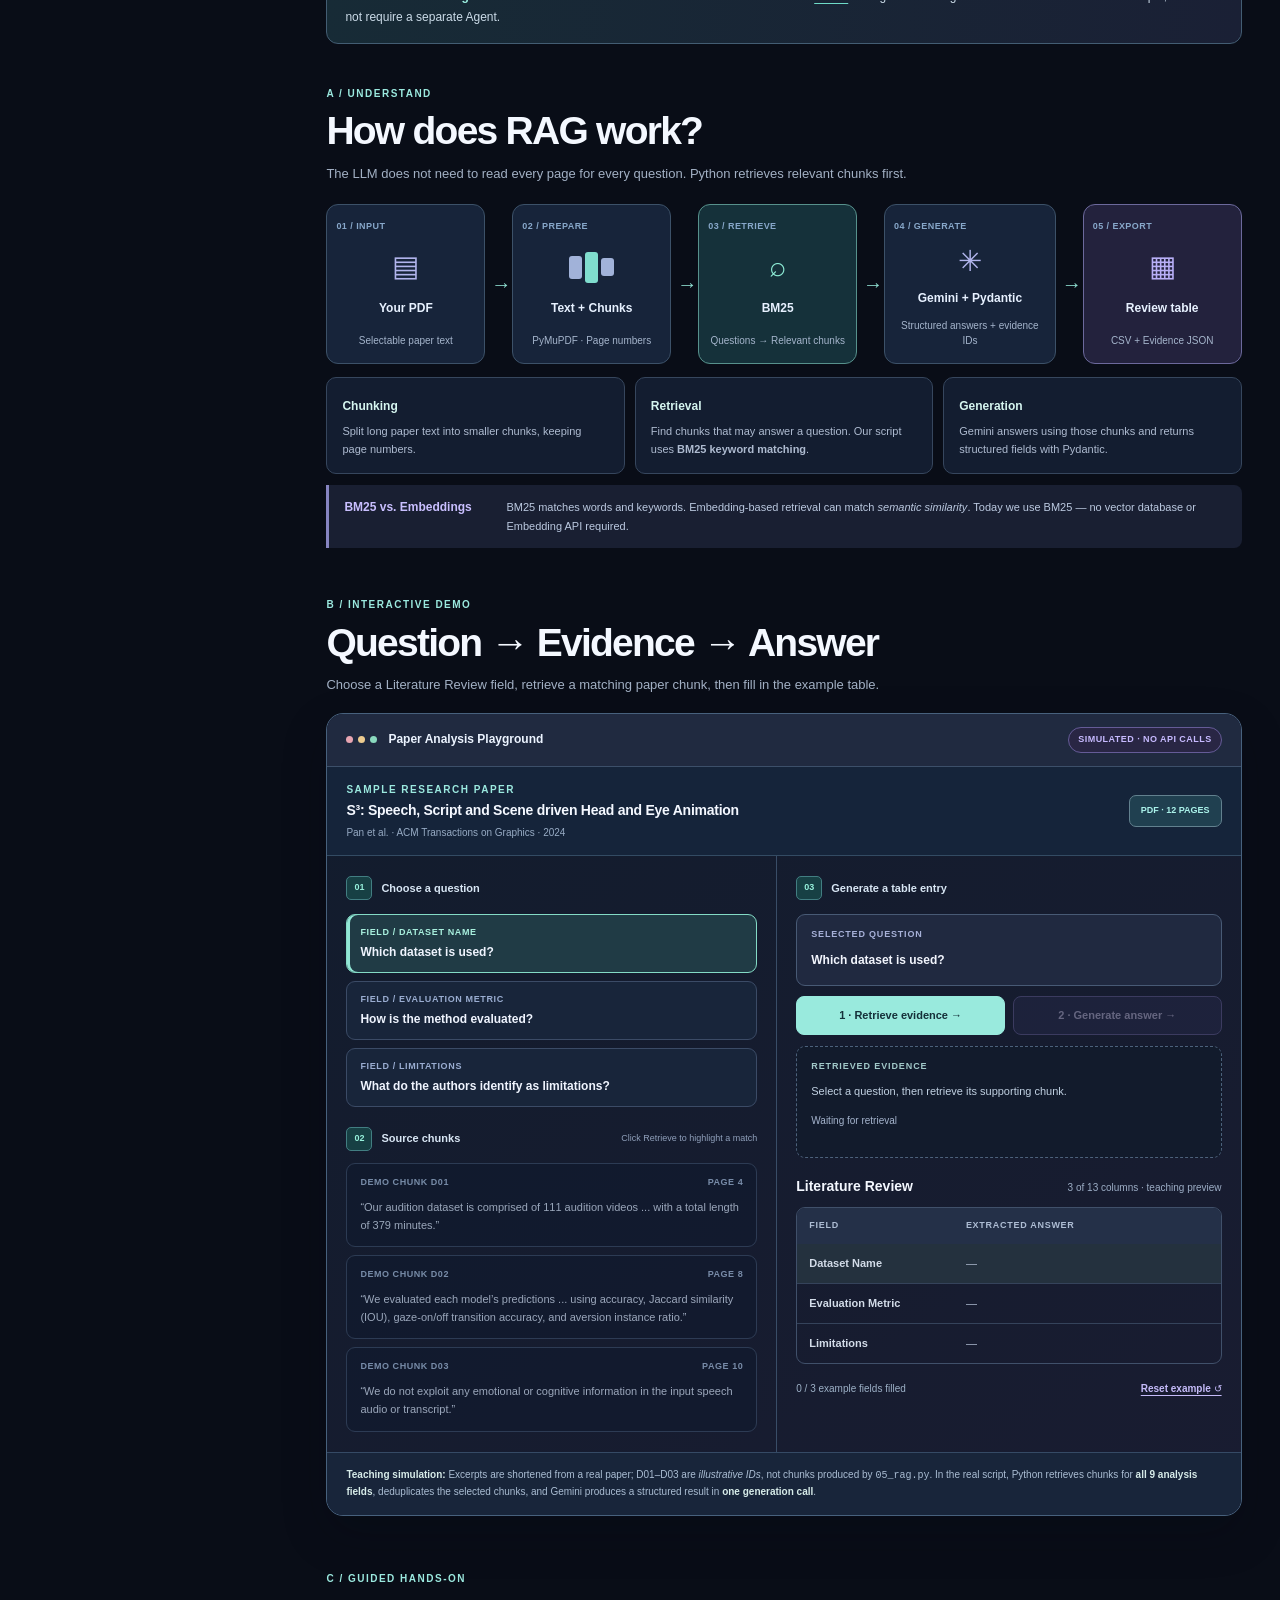
==== commit 494a41c4: "Refocus Section 7 limitations on academic judgement and critical synthesis" ====
--- a/docs/workshop03/index.html
+++ b/docs/workshop03/index.html
@@ -1047,12 +1047,45 @@
         <div class="s7-head">
           <div class="s7-label">D / FAILURES &amp; LIMITATIONS</div>
           <h3>Making Decisions <em>Doesn't Guarantee Success.</em></h3>
-          <p>An Agent can decide which tool to try next, but it cannot guarantee access to a paper, successful PDF extraction, or correct scientific interpretation.</p>
-        </div>
-        <div class="s7-limit-copy">
-          <p><strong>Metadata ≠ Full text.</strong> When some PDFs are unavailable, the Agent must report which papers could not be analysed from full text. It must not invent missing research methods.</p>
-          <p><strong>Evidence needs review.</strong> RAG output and valid evidence IDs are not proof of scientific accuracy. Verify important claims against the original PDFs.</p>
-          <p><strong>Current implementation:</strong> Section 7 can analyse local PDFs and append results; it does not yet have a dedicated tool to import a previous <code>literature_review.csv</code> without re-running RAG.</p>
+          <p>Our Agent can search for papers, download PDFs and extract information into a structured table. But a successful workflow does not necessarily produce a good literature review. <strong>The researcher must still judge relevance, evaluate quality, check extracted information and critically compare the findings.</strong></p>
+        </div>
+
+        <div class="s7-critical-grid" aria-label="Four research limitations and what the researcher should do">
+          <article class="s7-critical-card">
+            <div class="s7-critical-top"><span class="s7-critical-number">01</span><span class="s7-critical-category">PAPER SELECTION</span></div>
+            <h4>Research Relevance</h4>
+            <p class="s7-critical-question">Is this paper actually relevant?</p>
+            <p>A broad topic may return papers that share the same keywords but investigate different research questions.</p>
+            <div class="s7-critical-action"><span>RESEARCHER'S ROLE</span><p>Refine the research question and define inclusion and exclusion criteria.</p></div>
+          </article>
+          <article class="s7-critical-card">
+            <div class="s7-critical-top"><span class="s7-critical-number">02</span><span class="s7-critical-category">SOURCE EVALUATION</span></div>
+            <h4>Publication Quality</h4>
+            <p class="s7-critical-question">Is this a credible research source?</p>
+            <p>Search results may include less selective venues, unreviewed preprints or studies with weak methodology. Venue ranking alone does not establish quality.</p>
+            <div class="s7-critical-action"><span>RESEARCHER'S ROLE</span><p>Check peer-review status, venue reputation and the quality of methods and evidence.</p></div>
+          </article>
+          <article class="s7-critical-card">
+            <div class="s7-critical-top"><span class="s7-critical-number">03</span><span class="s7-critical-category">COMPARISON DESIGN</span></div>
+            <h4>Paper Type Mismatch</h4>
+            <p class="s7-critical-question">Does every paper fit the same table?</p>
+            <p>Survey papers and non-ML methods may not propose a new neural network, training dataset or directly comparable evaluation metrics.</p>
+            <div class="s7-critical-action"><span>RESEARCHER'S ROLE</span><p>Identify paper types and adapt comparison categories rather than forcing every paper into one schema.</p></div>
+          </article>
+          <article class="s7-critical-card">
+            <div class="s7-critical-top"><span class="s7-critical-number">04</span><span class="s7-critical-category">EVIDENCE CHECKING</span></div>
+            <h4>LLM Extraction Errors</h4>
+            <p class="s7-critical-question">Is the extracted information correct?</p>
+            <p>The LLM may confuse a proposed method with a baseline, misidentify a dataset or misinterpret evaluation results.</p>
+            <div class="s7-critical-action"><span>RESEARCHER'S ROLE</span><p>Verify important fields against the original PDF and its supporting evidence.</p></div>
+          </article>
+        </div>
+
+        <div class="s7-synthesis">
+          <span class="s7-synthesis-kicker">FROM INFORMATION EXTRACTION TO CRITICAL SYNTHESIS</span>
+          <h4>A Completed Table Is Not a Literature Review.</h4>
+          <p>A literature review must compare approaches, explain strengths and weaknesses, identify trends and contradictions, and discuss remaining research gaps.</p>
+          <p><strong>The Agent helps collect and organise evidence. The researcher is responsible for interpreting and synthesising it.</strong></p>
         </div>
 
         <div class="s7-handoff">
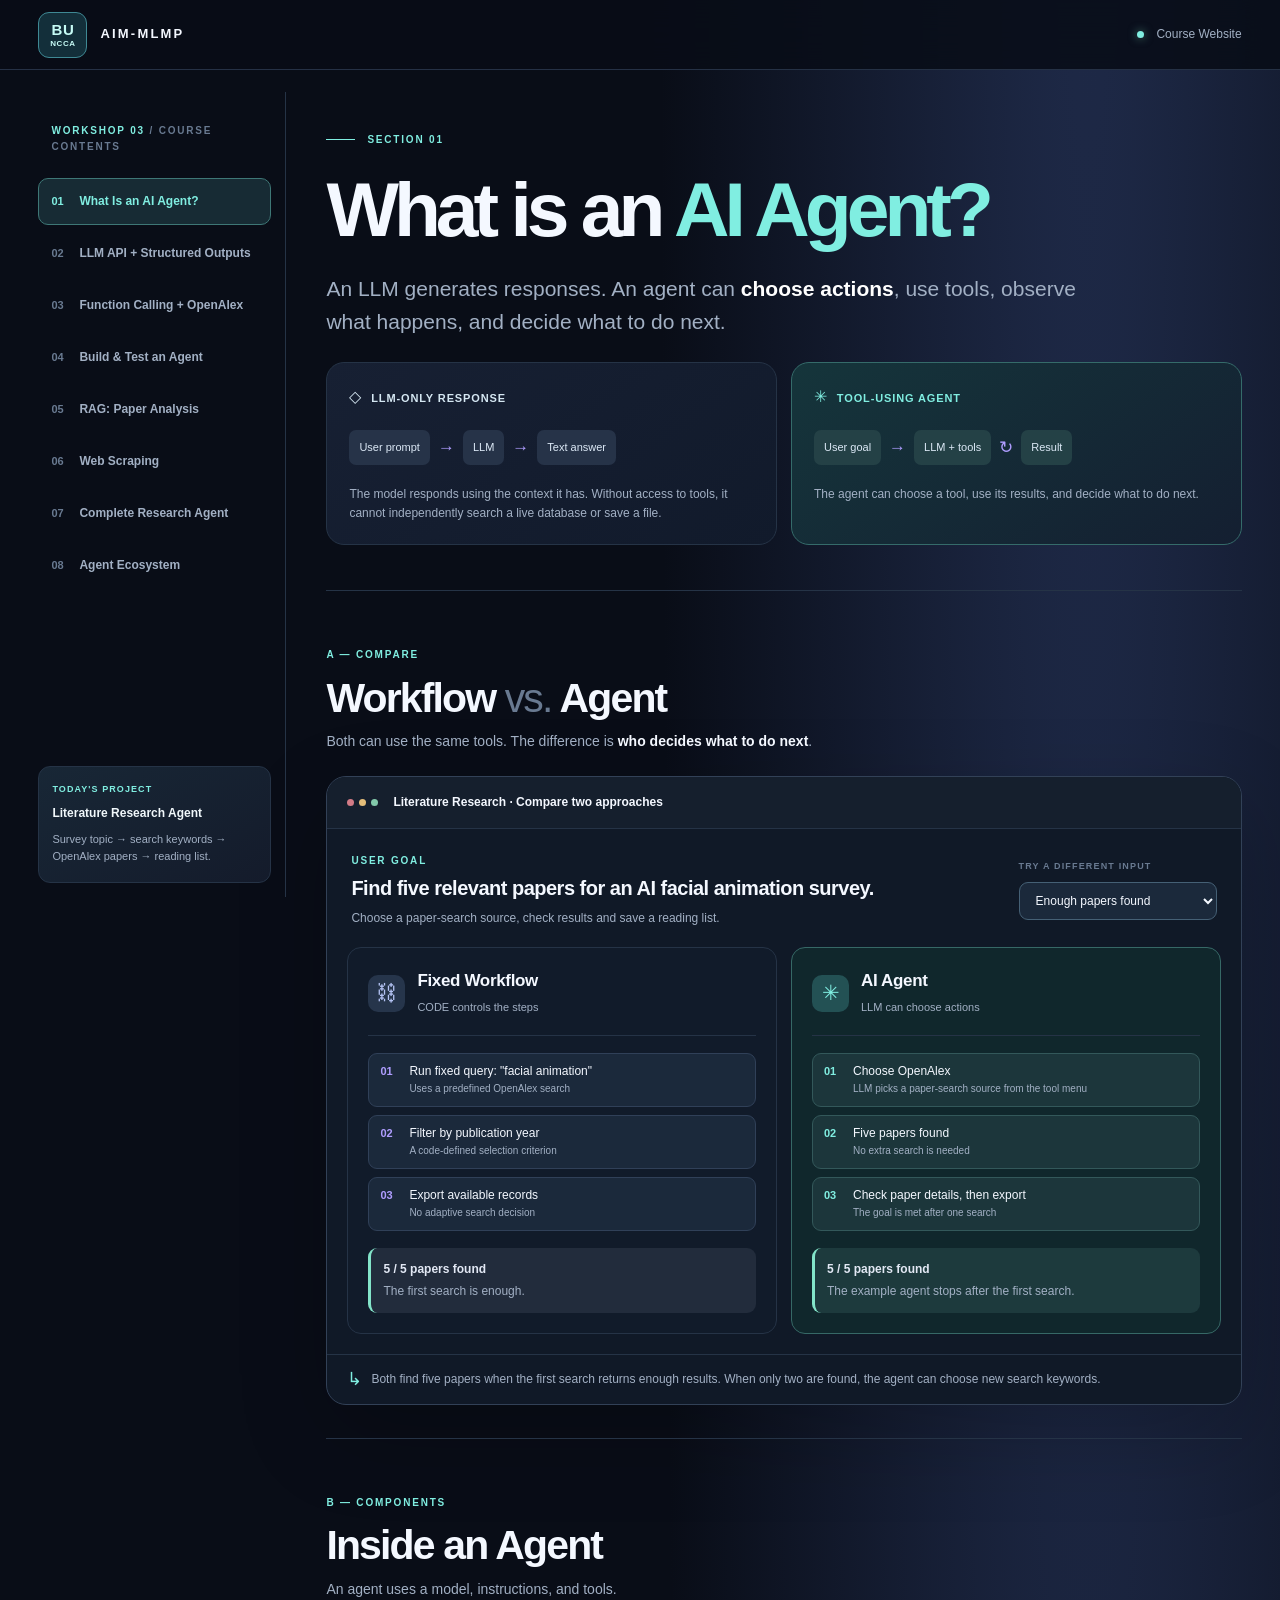
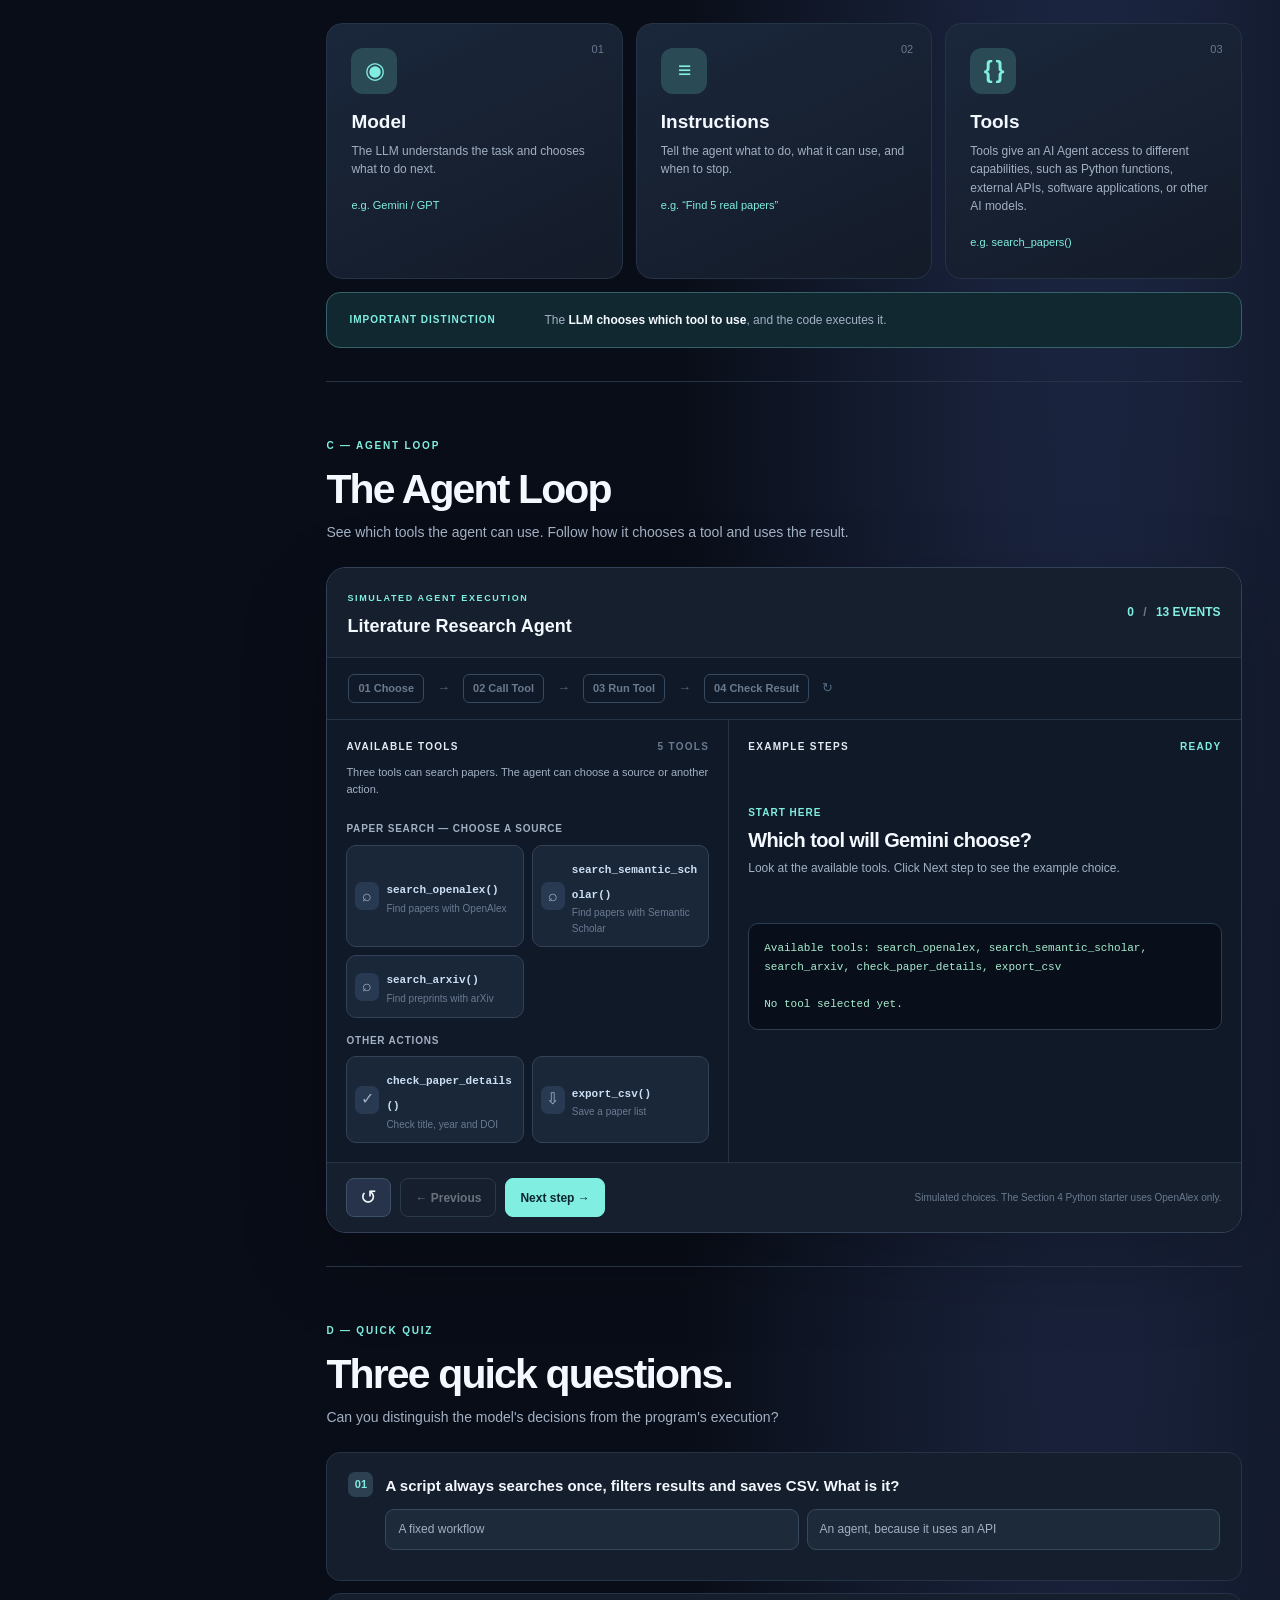
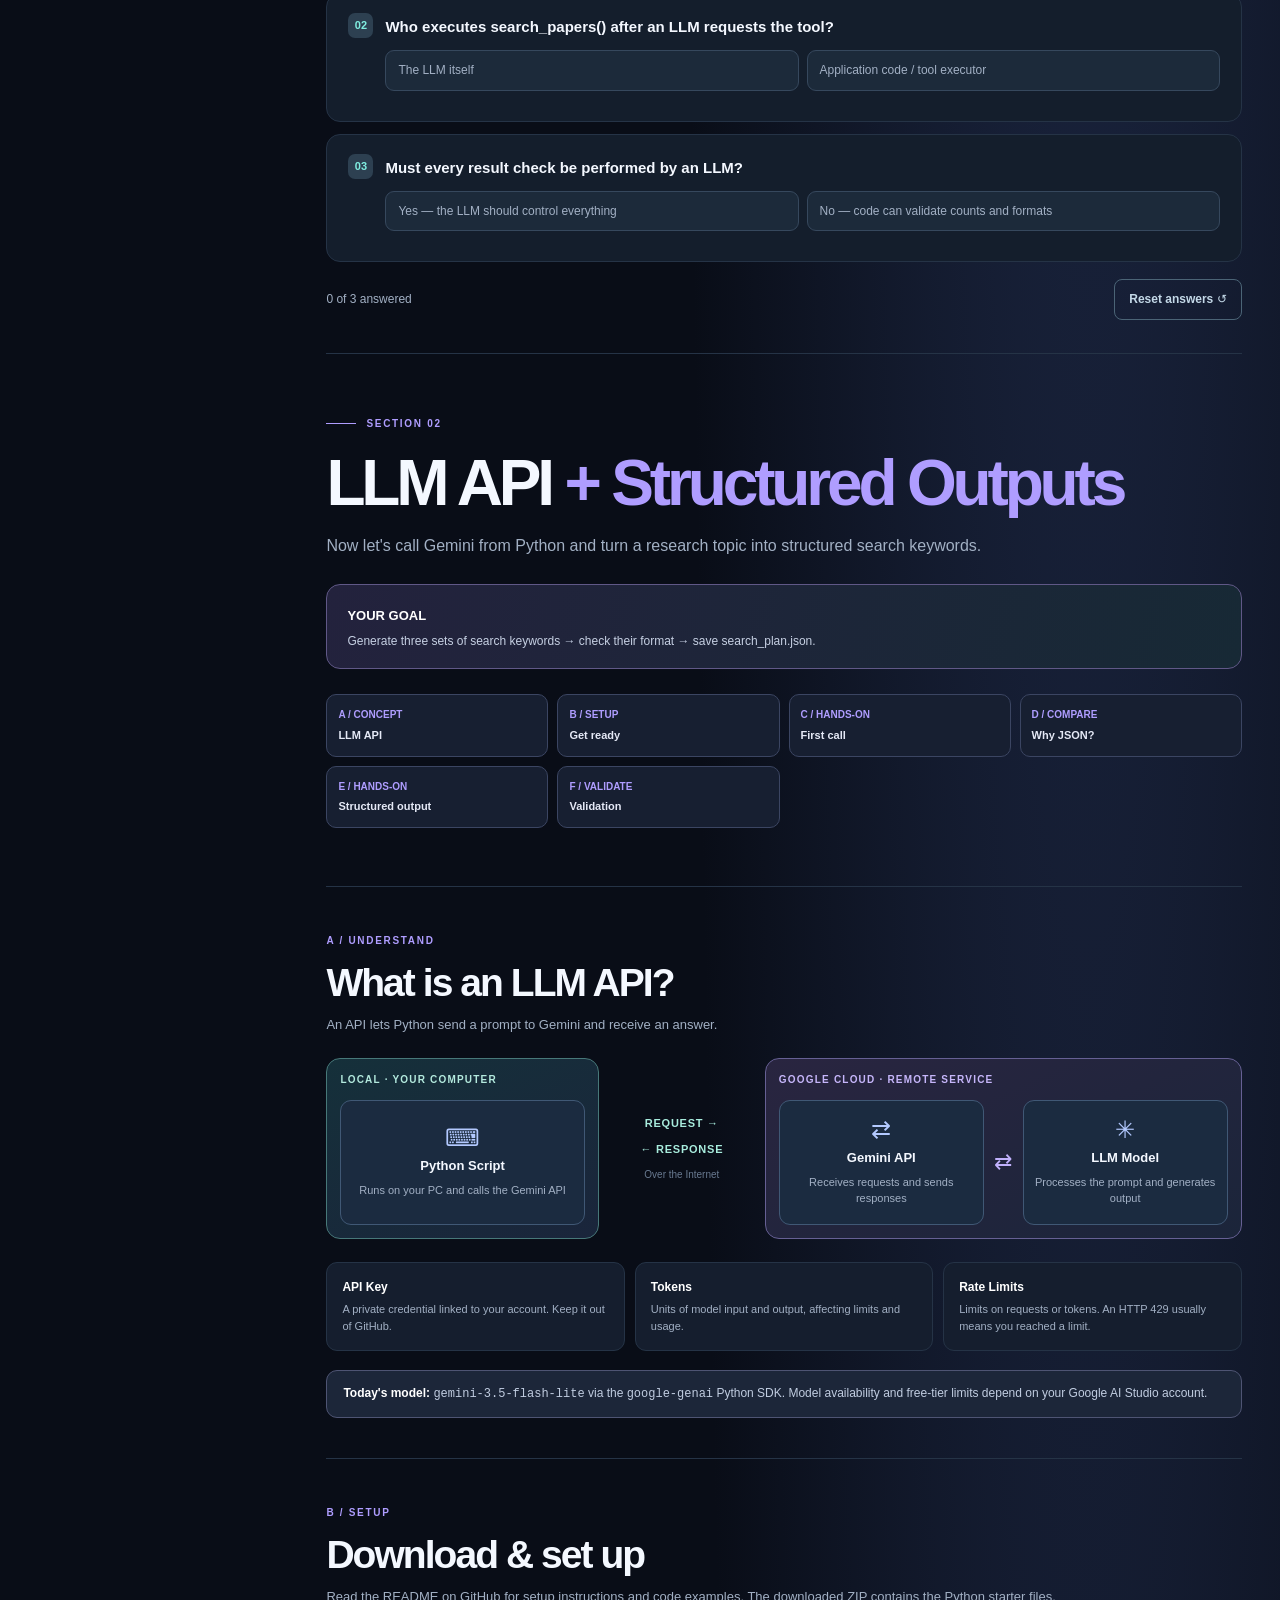
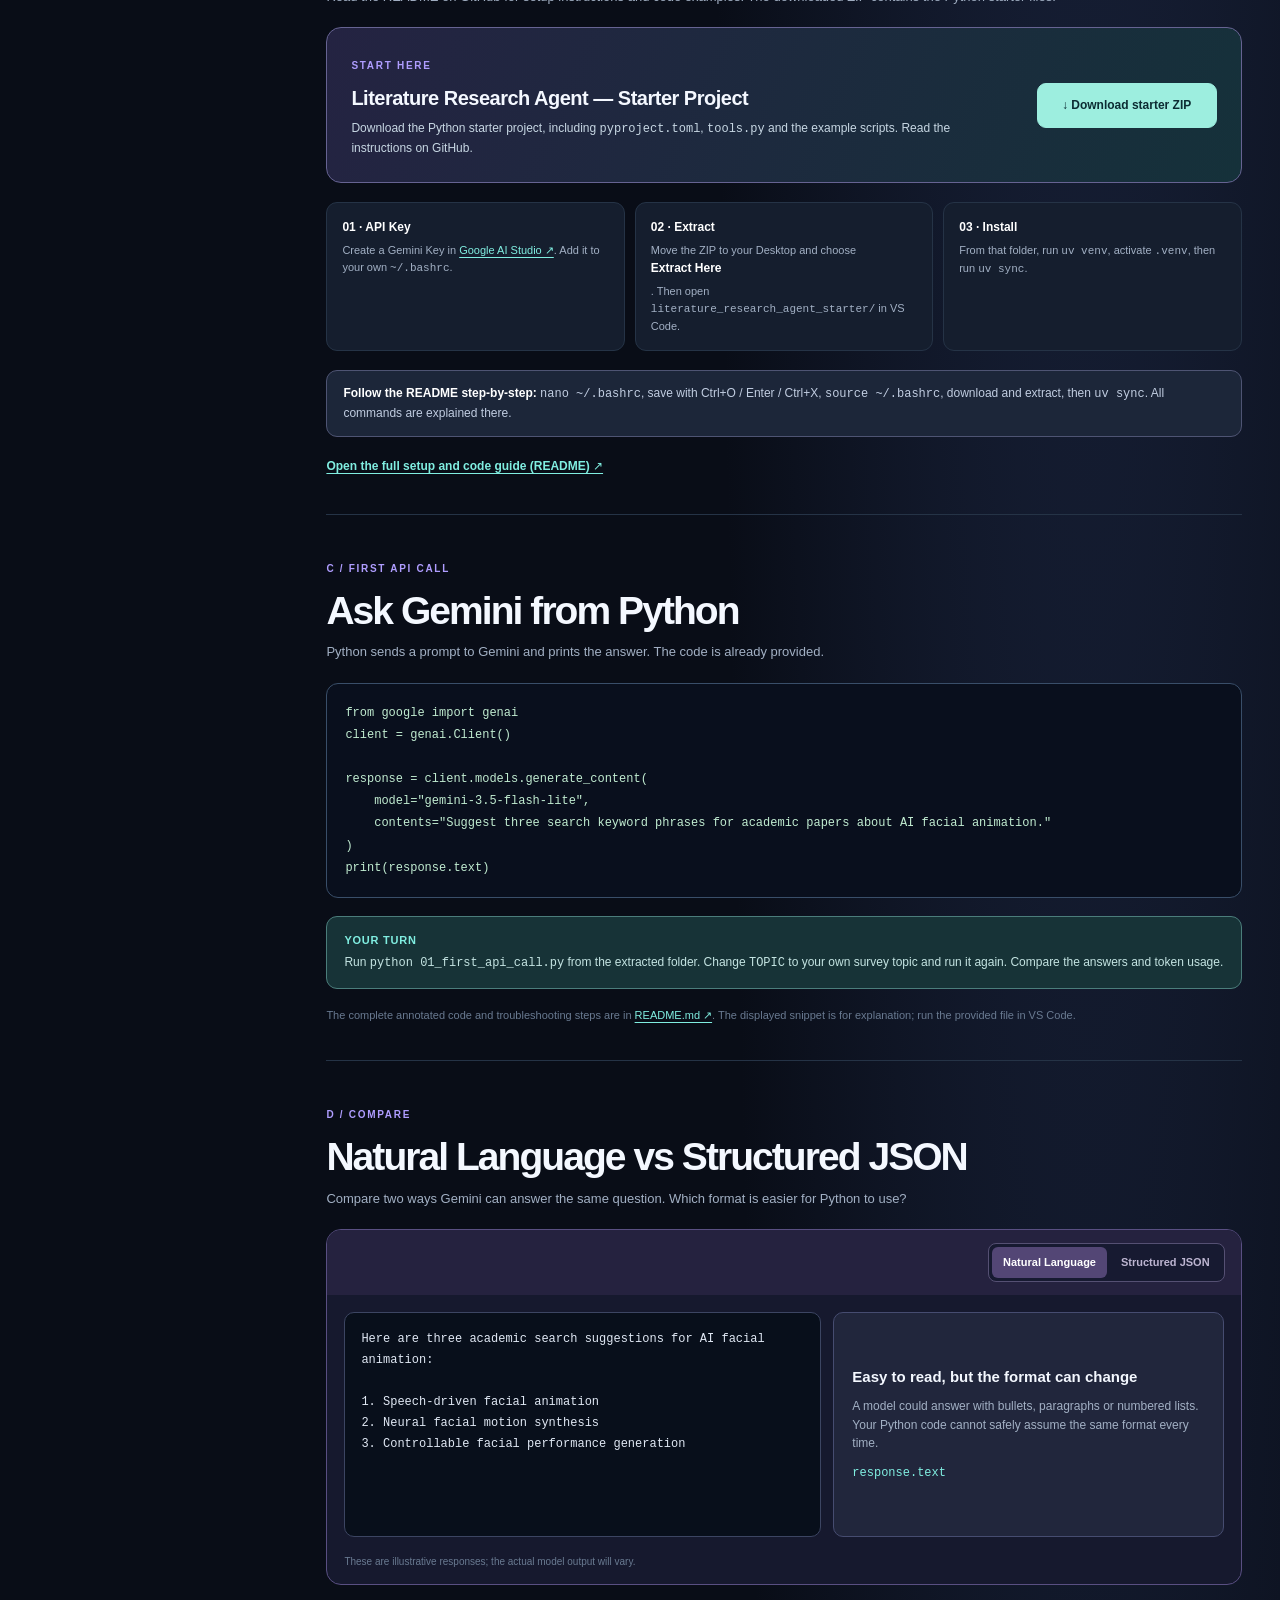
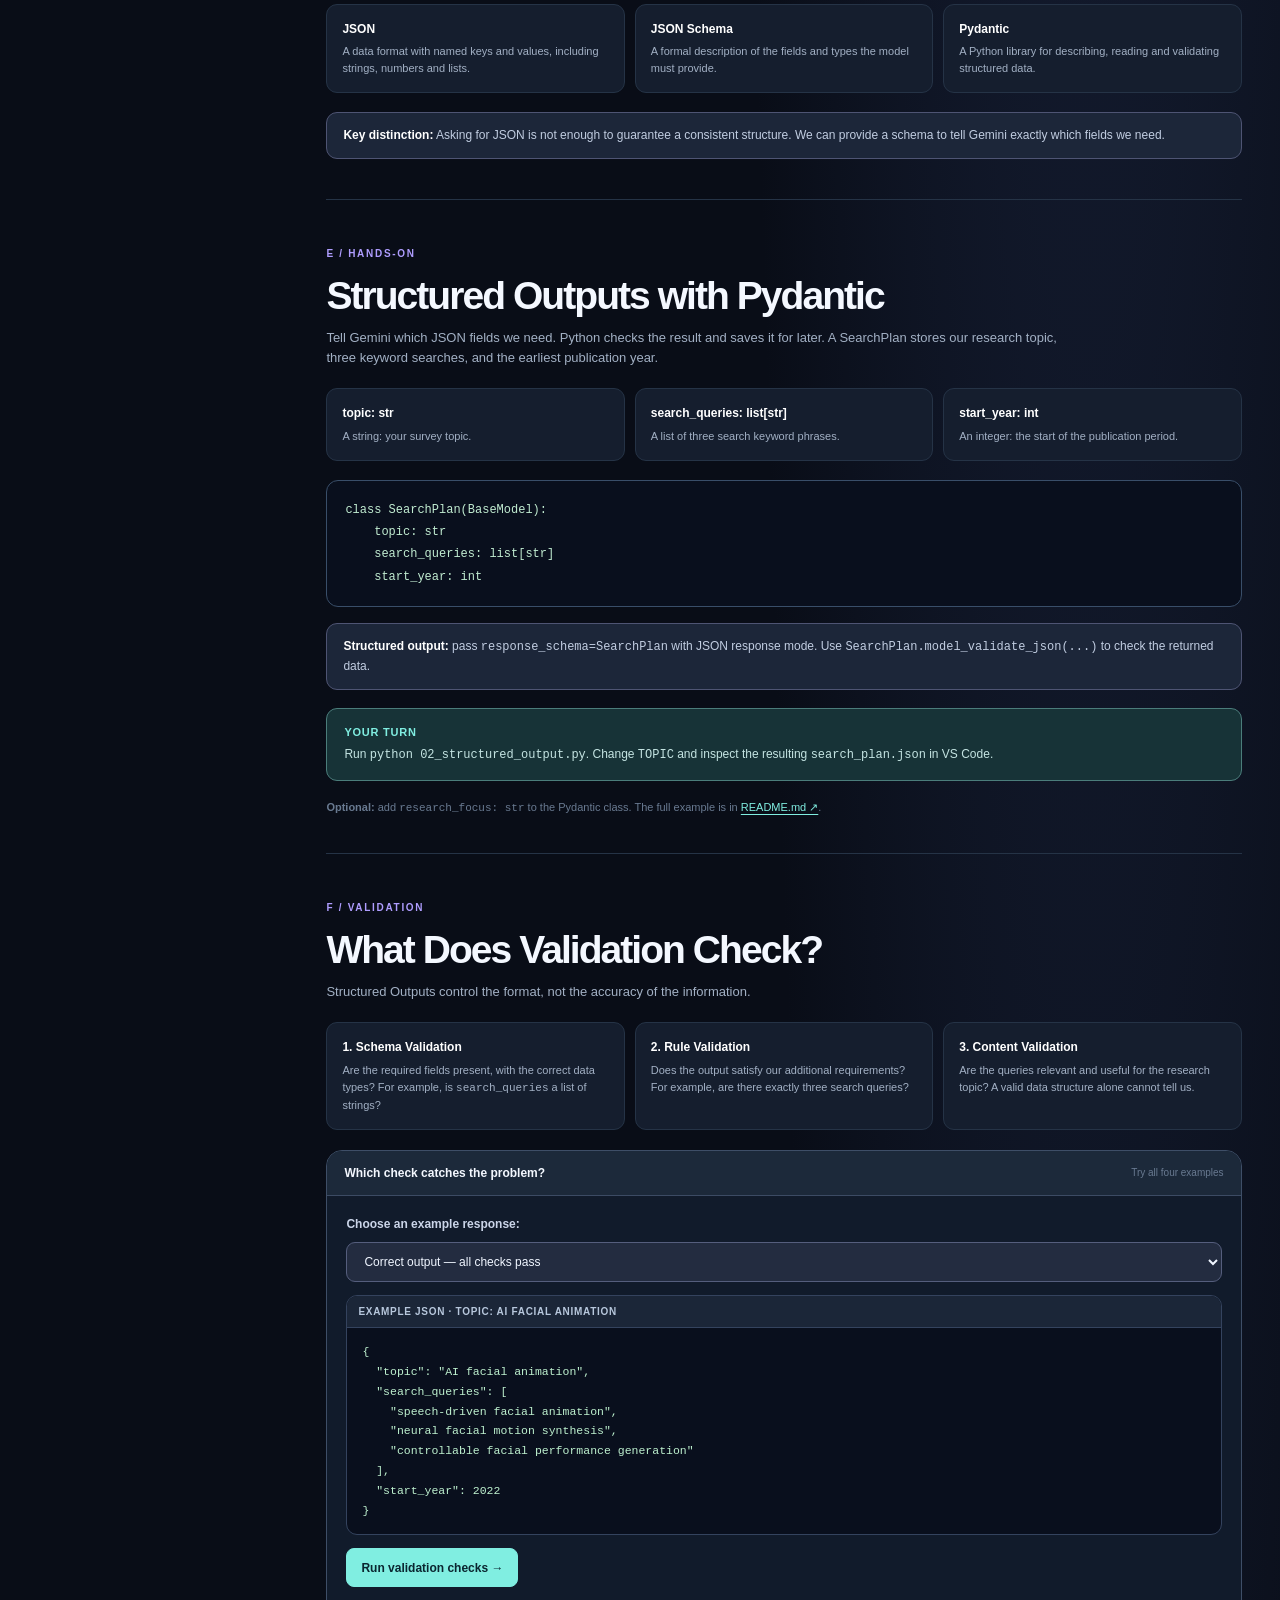
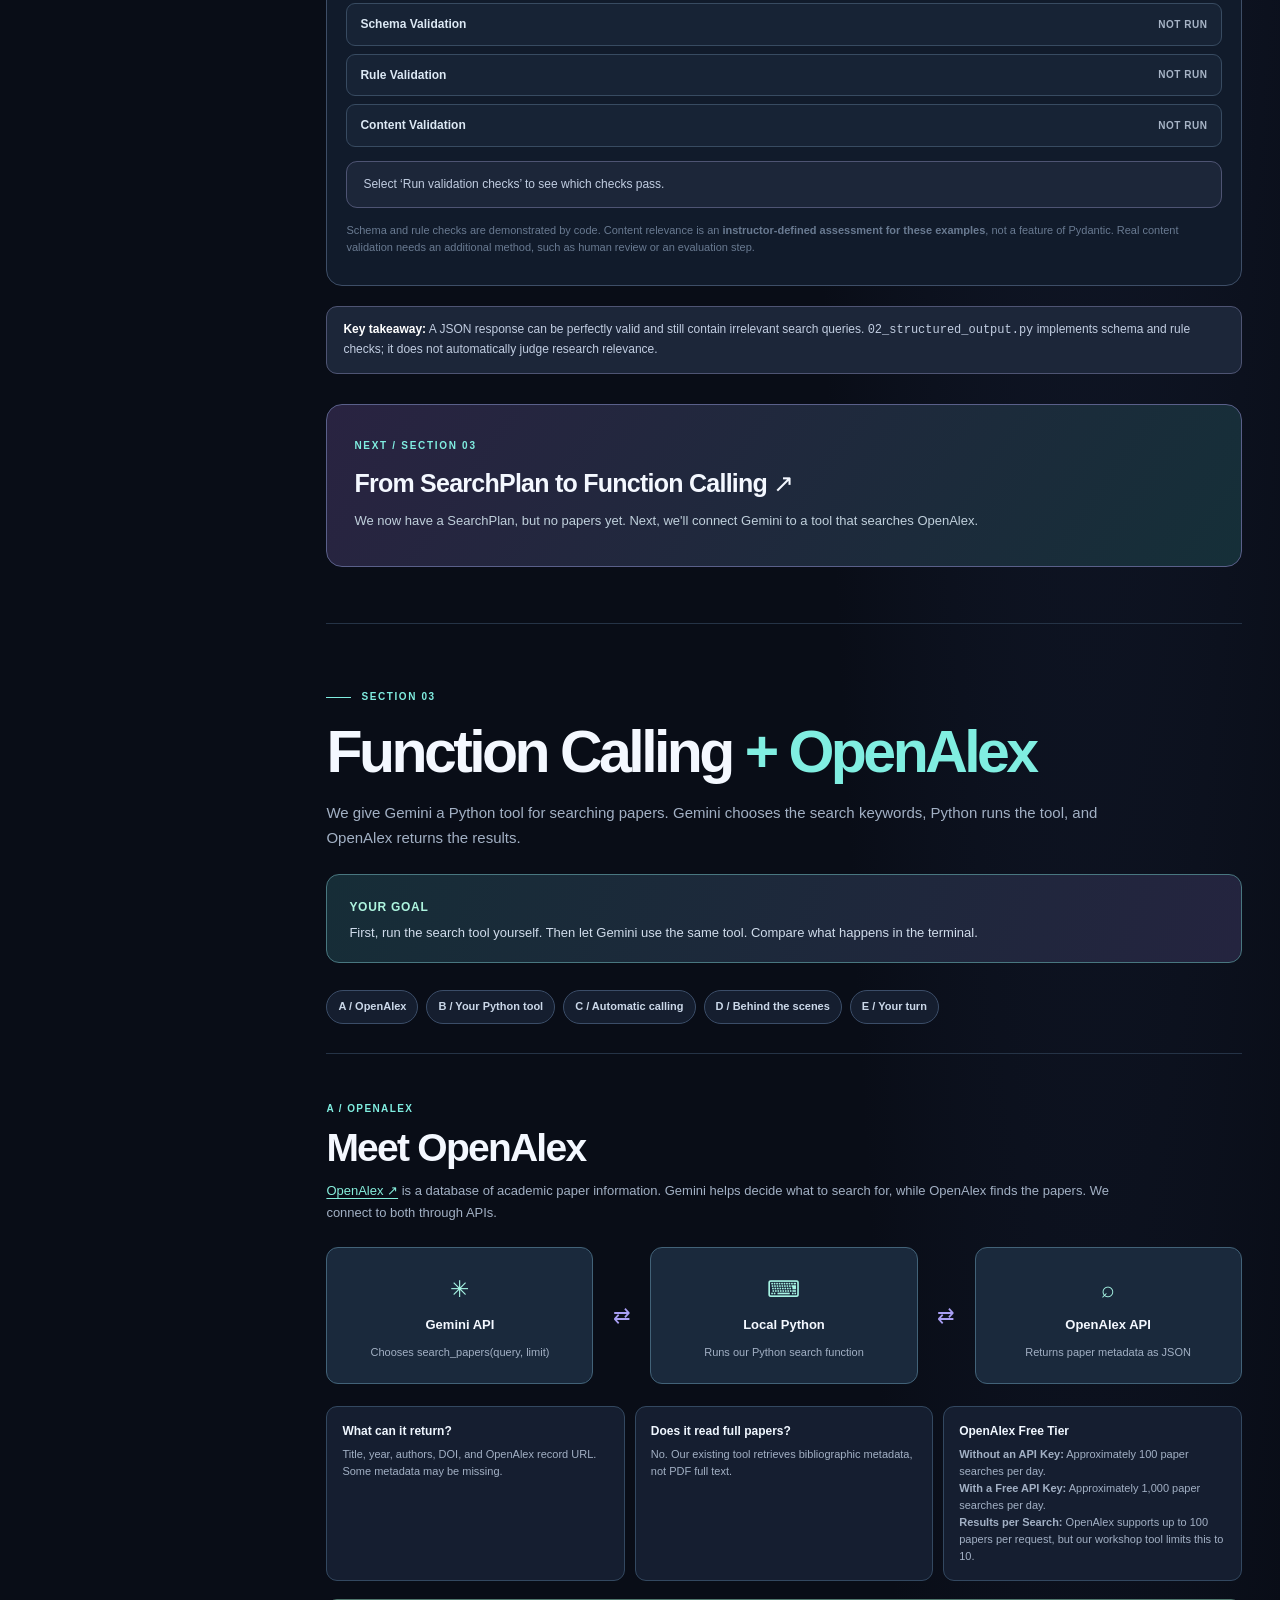
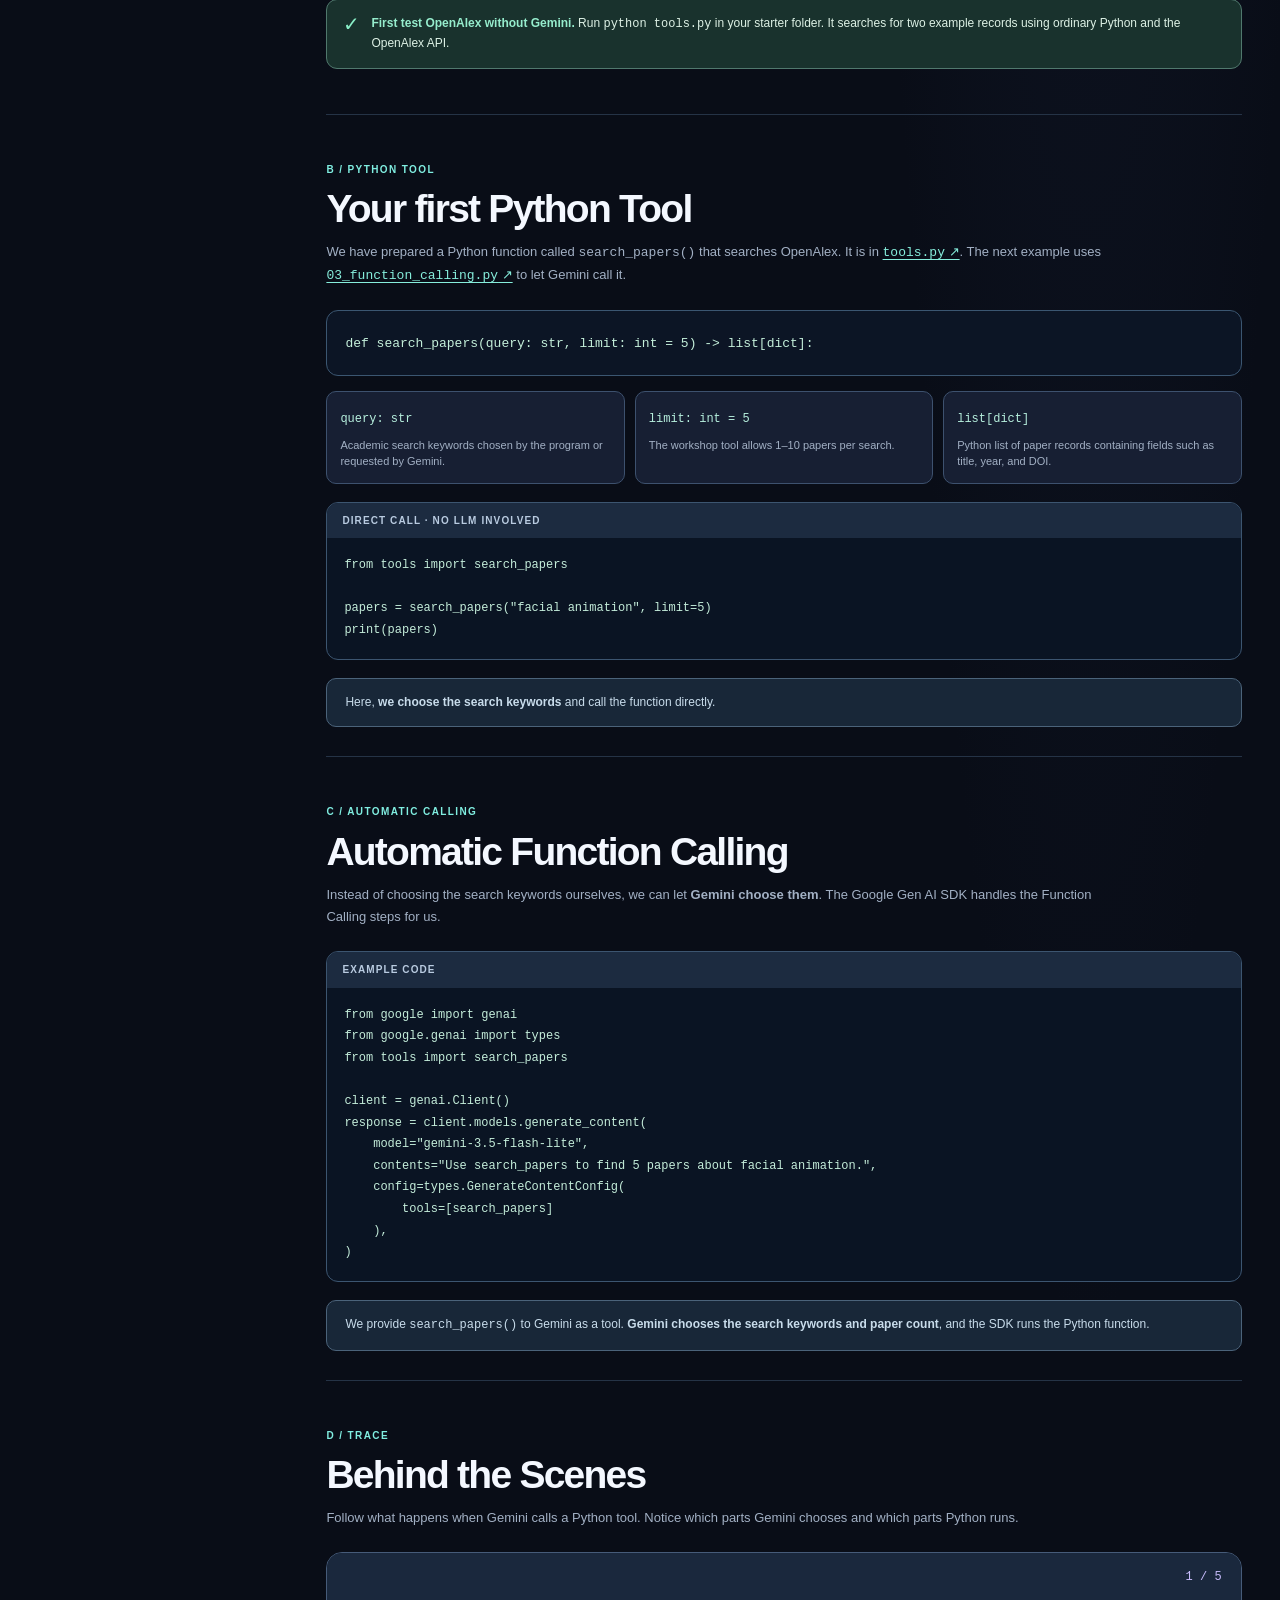
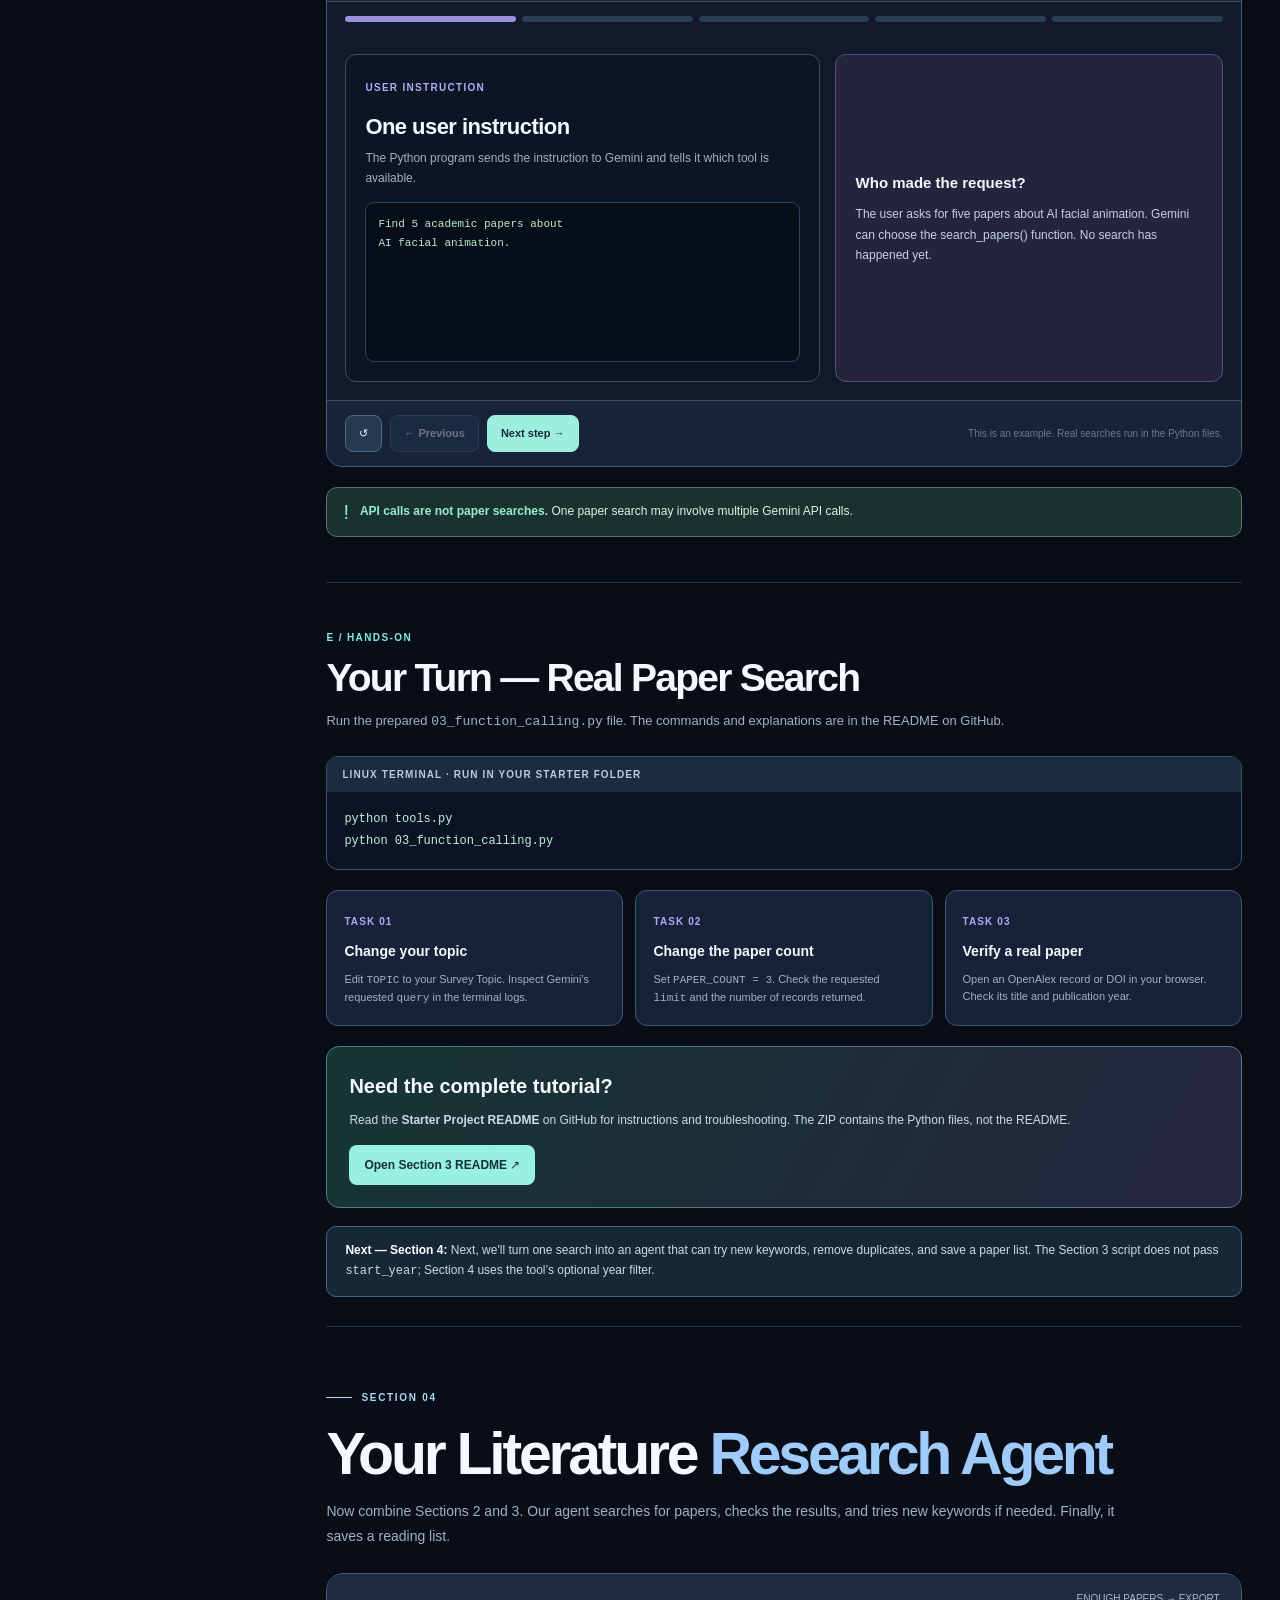
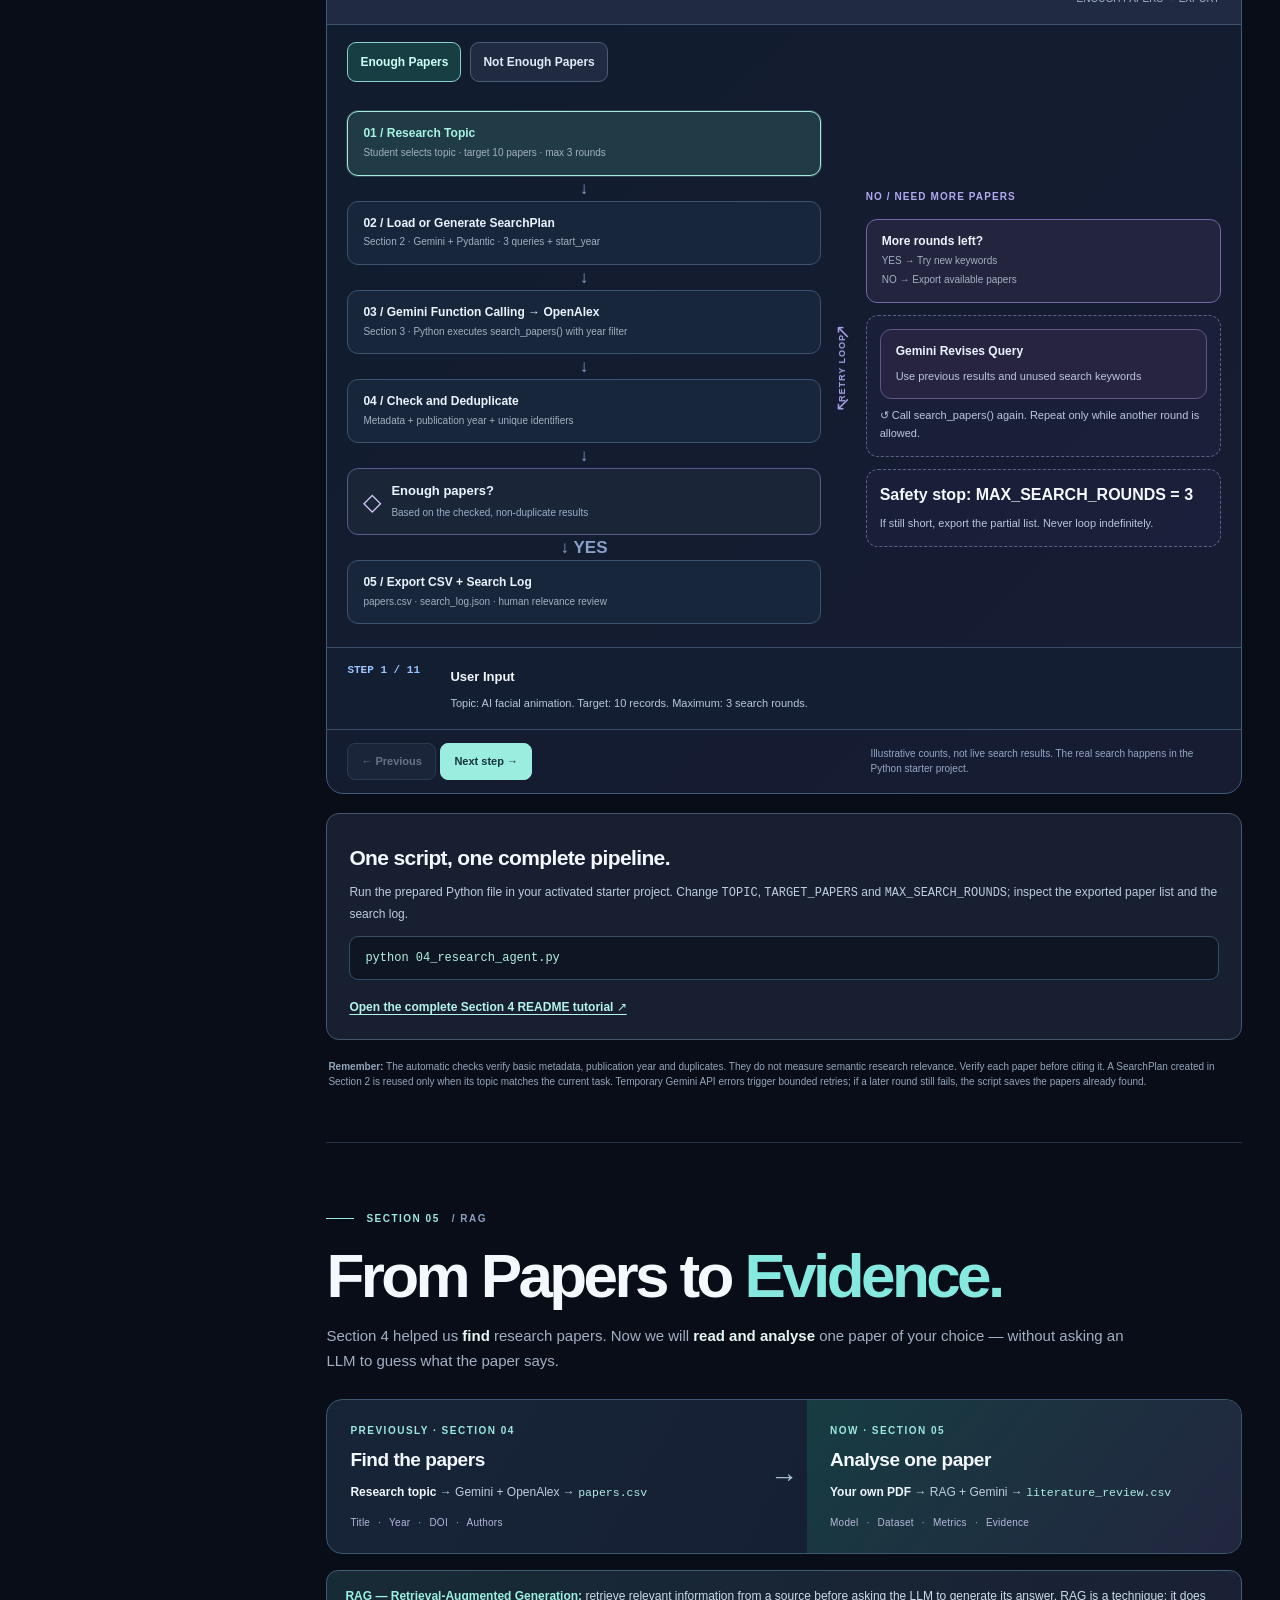
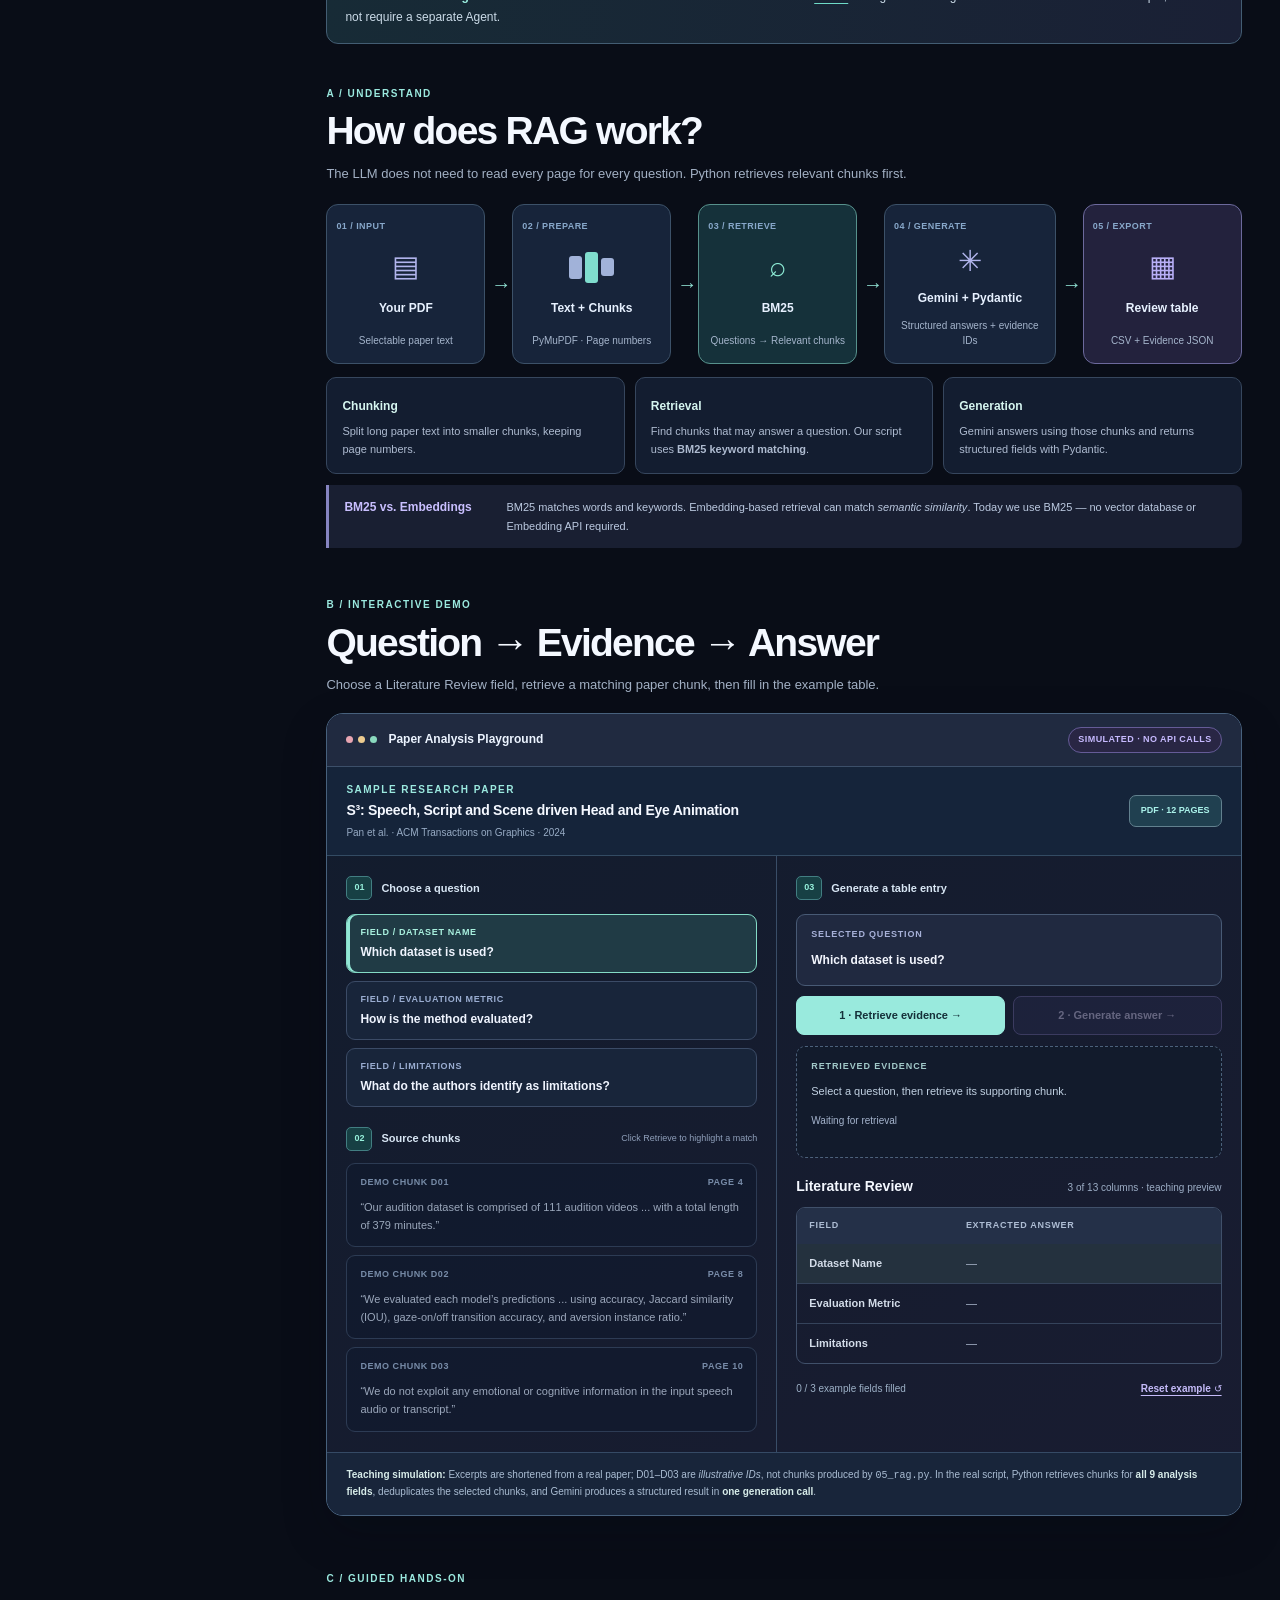
==== commit bcfa7c54: "Replace Section 8 placeholder with Agent ecosystem glossary and scenario quiz" ====
--- a/docs/workshop03/index.html
+++ b/docs/workshop03/index.html
@@ -13,6 +13,7 @@
   <link rel="stylesheet" href="./section05.css">
   <link rel="stylesheet" href="./section06.css">
   <link rel="stylesheet" href="./section07.css">
+  <link rel="stylesheet" href="./section08.css">
   <link rel="stylesheet" href="./branding.css">
   <script src="./app.js" defer></script>
   <script src="./section02.js" defer></script>
@@ -21,6 +22,7 @@
   <script src="./section05.js" defer></script>
   <script src="./section06.js" defer></script>
   <script src="./section07.js" defer></script>
+  <script src="./section08.js" defer></script>
 </head>
 <body>
   <div class="ambient ambient-one" aria-hidden="true"></div>
@@ -1107,8 +1109,205 @@
           <a href="#s8">Go to Section 8 →</a>
         </div>
       </section>
-      <section class="s2-section s2-roadmap" id="s8">
-        <div class="s2-section-head"><div><span class="s2-index">SECTION 08 / AGENT ECOSYSTEM</span><h3>LangGraph · MCP · Multi-Agent</h3><p>Concepts and terminology: agent orchestration, tool protocols, and specialized agents.</p></div></div>
+      <section class="s8-section" id="s8" aria-labelledby="s8-title">
+        <div class="s8-kicker">SECTION 08 <span>/ AGENT ECOSYSTEM</span></div>
+        <h2 id="s8-title">Beyond a Single Agent. <em>Know the Ecosystem.</em></h2>
+        <p class="s8-lead">You've built a working Research Agent using Gemini and Python. What are <strong>LangGraph, MCP, Agent Skills and Multi-Agent Systems</strong> — and when would you actually need them? This section is a guide to common terms, <strong>not a coding exercise.</strong></p>
+
+        <div class="s8-category-map" aria-label="Four different kinds of Agent technology">
+          <div class="s8-category"><span>FRAMEWORK</span><strong>How to build and coordinate it</strong><small>LangChain · LangGraph</small></div>
+          <div class="s8-category"><span>PROTOCOL &amp; GUIDANCE</span><strong>How to connect and instruct it</strong><small>MCP · Skills · A2A</small></div>
+          <div class="s8-category"><span>ARCHITECTURE</span><strong>How it decides and collaborates</strong><small>Multi-Agent · ReAct · Memory</small></div>
+          <div class="s8-category"><span>RELIABILITY</span><strong>How to keep it useful and safe</strong><small>HITL · Guardrails · Evals · Tracing</small></div>
+        </div>
+        <p class="s8-takeaway"><strong>First distinction:</strong> These are not alternative LLMs. They are frameworks, protocols, architectural patterns and techniques built around models and tools.</p>
+
+        <div class="s8-head">
+          <div class="s8-label">A / AGENT FRAMEWORKS</div>
+          <h3>How do developers <em>organise complex Agents?</em></h3>
+          <p>In Section 7, our own Python code coordinates Gemini and research tools. Frameworks can make that organisation easier as applications grow.</p>
+        </div>
+
+        <div class="s8-framework-grid">
+          <article class="s8-framework">
+            <div class="s8-term-kicker"><span class="s8-symbol">LC</span><span>FRAMEWORK / COMPONENTS</span></div>
+            <h4>LangChain</h4>
+            <p>A framework with reusable building blocks for model interactions, tool use, retrieval and Agent applications.</p>
+            <div class="s8-framework-foot"><span>WHEN WOULD I USE IT?</span><p>When I want existing integrations and abstractions instead of wiring every component myself.</p></div>
+          </article>
+          <article class="s8-framework s8-framework-emphasis">
+            <div class="s8-term-kicker"><span class="s8-symbol">LG</span><span>FRAMEWORK / ORCHESTRATION</span></div>
+            <h4>LangGraph</h4>
+            <p>A framework for <strong>stateful Agent workflows</strong> with nodes, transitions, branching, checkpoints and resumable execution.</p>
+            <div class="s8-framework-foot"><span>WHEN WOULD I USE IT?</span><p>When a research pipeline needs complex branching, human approval or reliable resumption after interruption.</p></div>
+          </article>
+        </div>
+        <div class="s8-mini-diagram">
+          <div class="s8-mini-head">EXAMPLE / A STATEFUL GRAPH</div>
+          <div class="s8-mini-graph" aria-label="An example graph that searches, checks for PDFs, then analyses or reports failures">
+            <div class="s8-graph-node">Search</div>
+            <span class="s8-graph-arrow" aria-hidden="true">→</span>
+            <div class="s8-graph-node s8-graph-decision">PDF available?</div>
+            <span class="s8-graph-arrow" aria-hidden="true">↗</span>
+            <div class="s8-graph-pair">
+              <div><span>YES</span><strong>Analyse</strong></div>
+              <div><span>NO</span><strong>Report failure</strong></div>
+            </div>
+          </div>
+          <p><strong>Our Section 7 Agent does not require LangGraph.</strong> Its bounded tool-calling loop already handles simpler tasks. Frameworks become useful when orchestration requirements grow.</p>
+        </div>
+
+        <div class="s8-head">
+          <div class="s8-label">B / CONNECTIONS &amp; PROTOCOLS</div>
+          <h3>How does an Agent <em>connect to other capabilities?</em></h3>
+          <p>Tools, protocols and reusable instructions solve different problems. Do not confuse <strong>giving an Agent a capability</strong> with <strong>telling it how to perform a task.</strong></p>
+        </div>
+
+        <div class="s8-connection-grid">
+          <article class="s8-connection s8-connection-wide">
+            <div class="s8-term-kicker"><span class="s8-symbol">M</span><span>STANDARD PROTOCOL</span></div>
+            <h4>Model Context Protocol <span>(MCP)</span></h4>
+            <p>A standard way for an AI application to discover and use capabilities made available by external servers — including tools and resources.</p>
+            <div class="s8-protocol-visual" aria-label="AI application connects through MCP to external servers">
+              <span class="s8-protocol-box">AI application</span>
+              <span class="s8-protocol-link">MCP ↔</span>
+              <span class="s8-protocol-box">External tools / resources</span>
+            </div>
+            <p class="s8-lesson-comparison"><strong>Remember Section 3:</strong> We passed our own <code>search_papers()</code> Python function directly to Gemini. MCP is a standard interface for connecting to capabilities from separate systems.</p>
+          </article>
+          <article class="s8-connection">
+            <div class="s8-term-kicker"><span class="s8-symbol">S</span><span>REUSABLE INSTRUCTIONS</span></div>
+            <h4>Agent Skills</h4>
+            <p>Reusable task instructions and supporting resources that guide an Agent through specialised work.</p>
+            <div class="s8-detail-example"><strong>Example</strong><span>An Academic Review Skill tells the Agent how to screen papers and organise evidence.</span></div>
+            <p class="s8-card-distinction"><strong>Skill = know-how.</strong> Tool = something the software can execute.</p>
+          </article>
+          <article class="s8-connection">
+            <div class="s8-term-kicker"><span class="s8-symbol">A</span><span>AGENT INTEROPERABILITY</span></div>
+            <h4>Agent2Agent <span>(A2A)</span></h4>
+            <p>A protocol for different Agent systems to communicate, exchange task information and collaborate.</p>
+            <div class="s8-detail-example"><strong>Example</strong><span>A Research Agent delegates a specialised task to an Agent operated by another system.</span></div>
+            <p class="s8-card-distinction"><strong>MCP:</strong> Agent/application ↔ external capabilities. <strong>A2A:</strong> Agent ↔ Agent.</p>
+          </article>
+        </div>
+
+        <div class="s8-head">
+          <div class="s8-label">C / AGENT ARCHITECTURE</div>
+          <h3>How can Agents <em>plan, collaborate and remember?</em></h3>
+          <p>Agent architecture is about dividing responsibilities and organising decisions. More complexity is not automatically better.</p>
+        </div>
+
+        <article class="s8-feature">
+          <div class="s8-feature-copy">
+            <div class="s8-term-kicker"><span class="s8-symbol">MA</span><span>ARCHITECTURAL PATTERN</span></div>
+            <h4>Multi-Agent Systems</h4>
+            <p>Multiple Agents take on distinct roles and coordinate their results. For example, one searches papers, another analyses methods, and a third reviews extracted evidence.</p>
+            <p class="s8-caution"><strong>The trade-off:</strong> More Agents mean more coordination, cost and chances for errors to spread. A single capable Agent is often enough.</p>
+          </div>
+          <div class="s8-multi-diagram" aria-label="Example: research coordinator delegates to Search, Reading and Review Agents">
+            <div class="s8-multi-head">Research Coordinator</div>
+            <div class="s8-multi-lines" aria-hidden="true">↙ <span>↓</span> ↘</div>
+            <div class="s8-multi-roles"><span>Search Agent</span><span>Reading Agent</span><span>Review Agent</span></div>
+          </div>
+        </article>
+
+        <div class="s8-architecture-grid">
+          <article class="s8-info-card">
+            <div class="s8-term-kicker"><span class="s8-symbol">↻</span><span>DECISION PATTERNS</span></div>
+            <h4>ReAct vs. Plan-and-Execute</h4>
+            <div class="s8-pattern">
+              <strong>ReAct</strong><p>Choose an action → observe its result → choose the next action. Adapt step by step.</p>
+              <div class="s8-pattern-line">ACT → OBSERVE → ACT AGAIN</div>
+            </div>
+            <div class="s8-pattern">
+              <strong>Plan-and-Execute</strong><p>Create a plan → execute its steps → replan if needed. Useful for longer structured tasks.</p>
+              <div class="s8-pattern-line">PLAN → EXECUTE → REPLAN</div>
+            </div>
+            <p class="s8-card-distinction">These describe decision organisation, not new foundation models.</p>
+          </article>
+          <article class="s8-info-card">
+            <div class="s8-term-kicker"><span class="s8-symbol">CM</span><span>CONTEXT &amp; STORAGE</span></div>
+            <h4>Context Engineering &amp; Memory</h4>
+            <div class="s8-pattern">
+              <strong>Context Engineering</strong><p>Choose what instructions, retrieved evidence and tool results the model receives on each call.</p>
+            </div>
+            <div class="s8-pattern">
+              <strong>Memory / Persistent State</strong><p>Save or retrieve information for later work — possibly across separate terminal sessions.</p>
+            </div>
+            <p class="s8-card-distinction"><strong>Section 7 example:</strong> <code>state/library.json</code> stores PDF analysis status. That is Python-managed state, not the LLM remembering on its own.</p>
+          </article>
+        </div>
+        <div class="s8-extra"><strong>Another term you may meet: Agentic RAG.</strong> The Agent can decide when to retrieve information, what to search for and whether to retrieve again. It builds on the RAG approach from Section 5.</div>
+
+        <div class="s8-head">
+          <div class="s8-label">D / RELIABLE AGENTS</div>
+          <h3>How do we know an Agent is <em>safe and useful?</em></h3>
+          <p>Getting a plausible answer is not the same as completing a trustworthy task. These techniques keep people in control and help developers find problems.</p>
+        </div>
+
+        <div class="s8-reliability-grid">
+          <article class="s8-reliability">
+            <div class="s8-term-kicker"><span class="s8-symbol">H</span><span>HUMAN OVERSIGHT</span></div>
+            <h4>Human-in-the-Loop <span>(HITL)</span></h4>
+            <p>Pause at important decisions for human approval, correction or review.</p>
+            <div class="s8-detail-example"><strong>Research example</strong><span>Approve relevant papers before the Agent spends tokens analysing them.</span></div>
+          </article>
+          <article class="s8-reliability">
+            <div class="s8-term-kicker"><span class="s8-symbol">G</span><span>BOUNDARIES</span></div>
+            <h4>Guardrails &amp; Permissions</h4>
+            <p>Use tool permissions, input checks and execution limits to restrict what the Agent can do.</p>
+            <div class="s8-detail-example"><strong>Research example</strong><span>Only allow PDF reads inside <code>papers/</code>, with a limit on tool calls.</span></div>
+          </article>
+          <article class="s8-reliability">
+            <div class="s8-term-kicker"><span class="s8-symbol">E</span><span>MEASURING RESULTS</span></div>
+            <h4>Agent Evaluation <span>(Evals)</span></h4>
+            <p>Test whether the Agent achieves real goals across different cases, not just whether its answer sounds convincing.</p>
+            <div class="s8-detail-example"><strong>Research example</strong><span>Did it find real papers, avoid duplicates and produce the requested table?</span></div>
+          </article>
+          <article class="s8-reliability">
+            <div class="s8-term-kicker"><span class="s8-symbol">T</span><span>DIAGNOSING BEHAVIOUR</span></div>
+            <h4>Observability &amp; Tracing</h4>
+            <p>Inspect the sequence of tool calls, results, errors and timing to understand what happened.</p>
+            <div class="s8-detail-example"><strong>Research example</strong><span>Read the <code>[TOOL]</code>, <code>[RAG]</code> and <code>[EXPORT]</code> log messages.</span></div>
+          </article>
+        </div>
+
+        <div class="s8-head">
+          <div class="s8-label">E / WHICH TECHNOLOGY WOULD YOU USE?</div>
+          <h3>Match the Problem <em>to the Technology.</em></h3>
+          <p>You don't need to memorise implementation details. Read each real-world requirement, then choose which concept best addresses it.</p>
+        </div>
+
+        <div class="s8-quiz" id="s8-quiz">
+          <div class="s8-quiz-bar">
+            <span class="s8-dots" aria-hidden="true"><i></i><i></i><i></i></span>
+            <strong>Agent Technology Check</strong>
+            <span class="s8-quiz-offline">INTERACTIVE · NO API</span>
+          </div>
+          <div class="s8-progress-track" aria-hidden="true"><div id="s8-progress-fill" class="s8-progress-fill"></div></div>
+          <div class="s8-quiz-body" id="s8-question-panel">
+            <div class="s8-quiz-meta"><span id="s8-question-counter">QUESTION 1 / 7</span><span id="s8-quiz-progress">Choose the best match.</span></div>
+            <h4 id="s8-question">Loading the first question...</h4>
+            <div class="s8-choices" id="s8-choices" role="group" aria-label="Possible technologies"></div>
+            <div class="s8-feedback" id="s8-feedback" role="status" aria-live="polite" hidden></div>
+            <div class="s8-quiz-controls"><button type="button" class="s8-next" id="s8-next" disabled>Next question →</button></div>
+          </div>
+          <div class="s8-result" id="s8-result" aria-live="polite" hidden>
+            <span class="s8-result-eyebrow">CONCEPT CHECK COMPLETE</span>
+            <div class="s8-score"><strong id="s8-score">0 / 7</strong><span>correct answers</span></div>
+            <p>The goal is recognising when a technology is useful — not memorising code or treating every tool as interchangeable.</p>
+            <button type="button" class="s8-next" id="s8-restart">Try Again ↺</button>
+          </div>
+          <p class="s8-quiz-footnote">All questions are local demonstrations. This quiz does not access Gemini or store your answers.</p>
+          <span class="s8-visually-hidden" id="s8-total">7</span>
+        </div>
+
+        <div class="s8-final">
+          <span>THE MAIN IDEA</span>
+          <h3>Choose Technology <em>for the Problem</em> — Not the Hype.</h3>
+          <p>Our Section 7 Research Agent already works without LangGraph, MCP or multiple Agents. These technologies become useful when you need additional integrations, more complex coordination or stronger operational controls.</p>
+          <a href="#s7">Revisit the Research Agent ↗</a>
+        </div>
       </section>
       <footer class="footer"><span>AI for Media · Workshop 03</span><span>Python starter scripts are supplied in the course repository.</span></footer>
     </main>
--- a/docs/workshop03/section07.css
+++ b/docs/workshop03/section07.css
@@ -87,17 +87,23 @@
 .s7-state-message{font-size:12px;line-height:1.75;color:#d6e7ed;margin:0}
 .s7-state-note{font-size:11px;color:#b0c7d4;line-height:1.8;margin:0 0 52px}
 .s7-state-note strong{color:#d0eee5}
-.s7-limits{background:#151f30;border:1px solid #3a5069;border-radius:13px;overflow:hidden;margin:20px 0 49px}
-.s7-limits-numbers{display:grid;grid-template-columns:repeat(4,minmax(0,1fr));border-bottom:1px solid #334861}
-.s7-limit-stat{padding:16px 12px;text-align:center;border-right:1px solid #334861;min-width:0}
-.s7-limit-stat:last-child{border-right:0}
-.s7-limit-stat strong{display:block;font-size:29px;color:#f0fbff;line-height:1.1}
-.s7-limit-stat:nth-child(3) strong{color:#a3ead2}
-.s7-limit-stat:nth-child(4) strong{color:#f0c49f}
-.s7-limit-stat span{display:block;margin-top:7px;font-size:10px;color:#bdcadd;line-height:1.5}
-.s7-limit-copy{padding:15px 18px;color:#c2d6e3;font-size:12px;line-height:1.8}
-.s7-limit-copy p{margin:0 0 9px}.s7-limit-copy p:last-child{margin:0}
-.s7-limit-copy strong{color:#e5fcf6}
+.s7-critical-grid{display:grid;grid-template-columns:repeat(2,minmax(0,1fr));gap:14px;margin:21px 0 17px}
+.s7-critical-card{border:1px solid #3b546b;background:#152136;border-radius:13px;padding:22px 21px;min-width:0;display:flex;flex-direction:column}
+.s7-critical-top{display:flex;align-items:center;gap:10px}
+.s7-critical-number{font:750 12px ui-monospace,Consolas,monospace;color:#9be4d4}
+.s7-critical-category{font-size:9px;font-weight:800;letter-spacing:.1em;color:#a7bfd3}
+.s7-critical-card h4{font-size:19px;letter-spacing:-.025em;line-height:1.3;color:#eef8fc;margin:15px 0 8px}
+.s7-critical-question{color:#b1e6d9!important;font-weight:700;font-size:12px!important;margin:0 0 10px!important}
+.s7-critical-card>p:not(.s7-critical-question){font-size:12px;line-height:1.8;color:#bed0df;margin:0 0 19px}
+.s7-critical-action{border-top:1px solid #345066;padding-top:13px;margin-top:auto}
+.s7-critical-action>span{display:block;font-size:9px;color:#98dccc;font-weight:850;letter-spacing:.12em;margin-bottom:7px}
+.s7-critical-action p{color:#d4e5ec;font-size:11px;line-height:1.75;margin:0}
+.s7-synthesis{background:linear-gradient(120deg,#17343b,#18253b);border:1px solid #4b857d;border-left:3px solid #8de5cb;border-radius:11px;padding:24px 25px;margin:0 0 52px}
+.s7-synthesis-kicker{display:block;font-size:9px;font-weight:850;letter-spacing:.13em;color:#9fe5d5}
+.s7-synthesis h4{font-size:clamp(19px,2.4vw,26px);letter-spacing:-.03em;line-height:1.25;color:#f0fff8;margin:10px 0 10px}
+.s7-synthesis p{font-size:12px;line-height:1.8;color:#c6dce4;max-width:800px;margin:0 0 10px}
+.s7-synthesis p:last-child{margin-bottom:0}
+.s7-synthesis strong{color:#b6f1dd}
 .s7-handoff{display:flex;align-items:center;justify-content:space-between;gap:20px;border:1px solid #4d8b87;background:linear-gradient(120deg,#173738,#1d263d);border-radius:14px;padding:24px;margin-bottom:19px}
 .s7-handoff h3{font-size:22px;letter-spacing:-.035em;margin:8px 0}
 .s7-handoff p{font-size:12px;line-height:1.75;color:#c2d4e2;max-width:640px;margin:0}
@@ -112,6 +118,6 @@
 .s7-next small{font-size:10px;display:block;color:#abbed1;margin-top:6px}
 .s7-next a{border-radius:8px;border:1px solid #5a777f;color:#d8f5ee;font-size:11px;text-decoration:none;padding:10px 13px;white-space:nowrap}
 @media(max-width:1000px){.s7-case-tabs{grid-template-columns:repeat(2,minmax(0,1fr))}.s7-route-grid{grid-template-columns:1fr}.s7-tool-path{border-radius:11px 11px 0 0}.s7-route-right{border-left:1px solid #3c526b;border-top:0;border-radius:0 0 11px 11px}}
-@media(max-width:700px){.s7-section{padding:56px 0 42px}.s7-comparison{grid-template-columns:1fr}.s7-section-map{gap:7px}.s7-state-columns{grid-template-columns:1fr}.s7-state-column+.s7-state-column{border-left:0;border-top:1px solid #394e68}.s7-keyideas{grid-template-columns:1fr}.s7-handoff,.s7-next{flex-direction:column;align-items:stretch}.s7-handoff a,.s7-next a{text-align:center}.s7-state-stats{gap:6px;padding:12px}.s7-stat{padding:11px}.s7-stat strong{font-size:25px}.s7-limits-numbers{grid-template-columns:repeat(2,minmax(0,1fr))}.s7-limit-stat:nth-child(2){border-right:0}.s7-limit-stat:nth-child(-n+2){border-bottom:1px solid #334861}}
+@media(max-width:700px){.s7-section{padding:56px 0 42px}.s7-comparison{grid-template-columns:1fr}.s7-section-map{gap:7px}.s7-state-columns{grid-template-columns:1fr}.s7-state-column+.s7-state-column{border-left:0;border-top:1px solid #394e68}.s7-keyideas{grid-template-columns:1fr}.s7-handoff,.s7-next{flex-direction:column;align-items:stretch}.s7-handoff a,.s7-next a{text-align:center}.s7-state-stats{gap:6px;padding:12px}.s7-stat{padding:11px}.s7-stat strong{font-size:25px}.s7-critical-grid{grid-template-columns:1fr}.s7-critical-card{padding:19px}.s7-synthesis{padding:21px}}
 @media(max-width:460px){.s7-case-tabs{grid-template-columns:1fr}.s7-bar{padding:12px}.s7-state-buttons{gap:7px}.s7-primary,.s7-secondary{font-size:10px;padding:10px}.s7-sim{font-size:8px}.s7-route-grid{padding:0 11px 12px}.s7-user-card{margin:12px 11px 0}.s7-section-map code{font-size:10px}.s7-state-stats{grid-template-columns:repeat(3,minmax(0,1fr))}}
 @media(prefers-reduced-motion:reduce){.s7-section *{transition:none!important}}
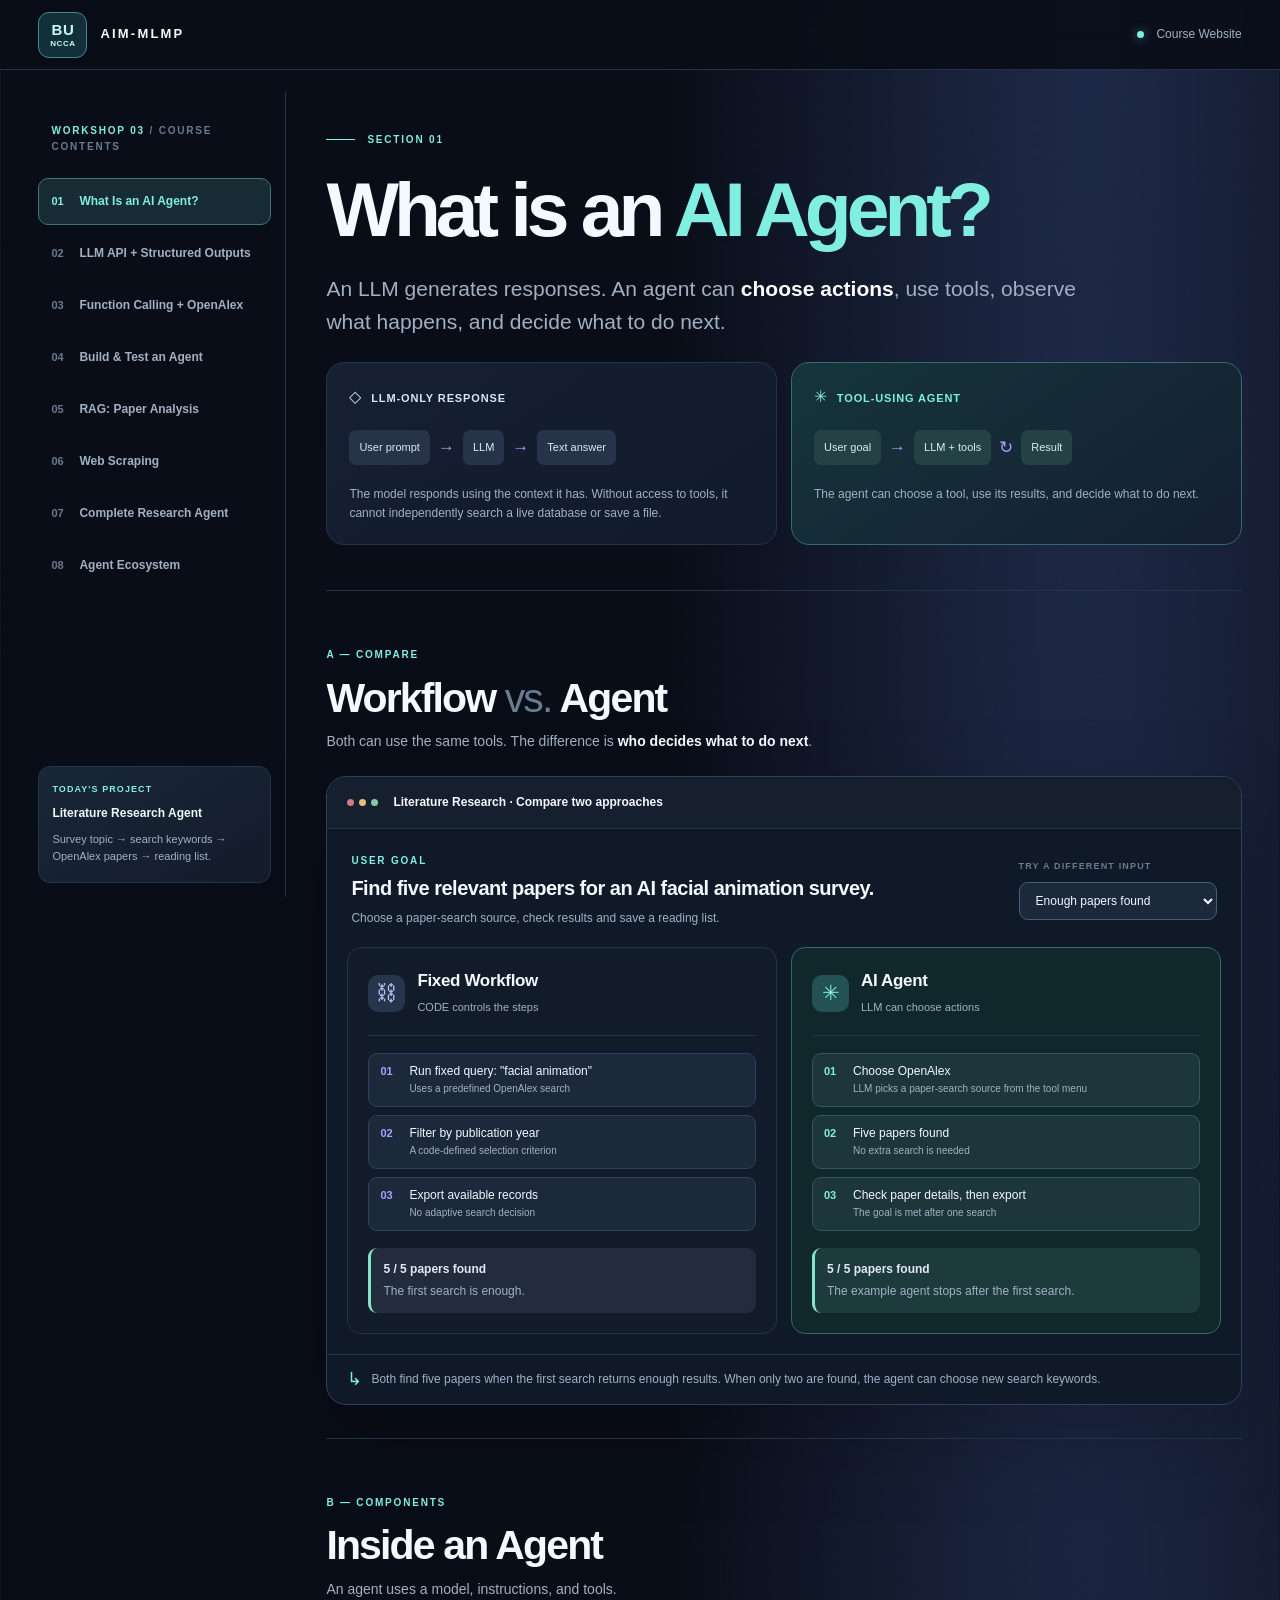
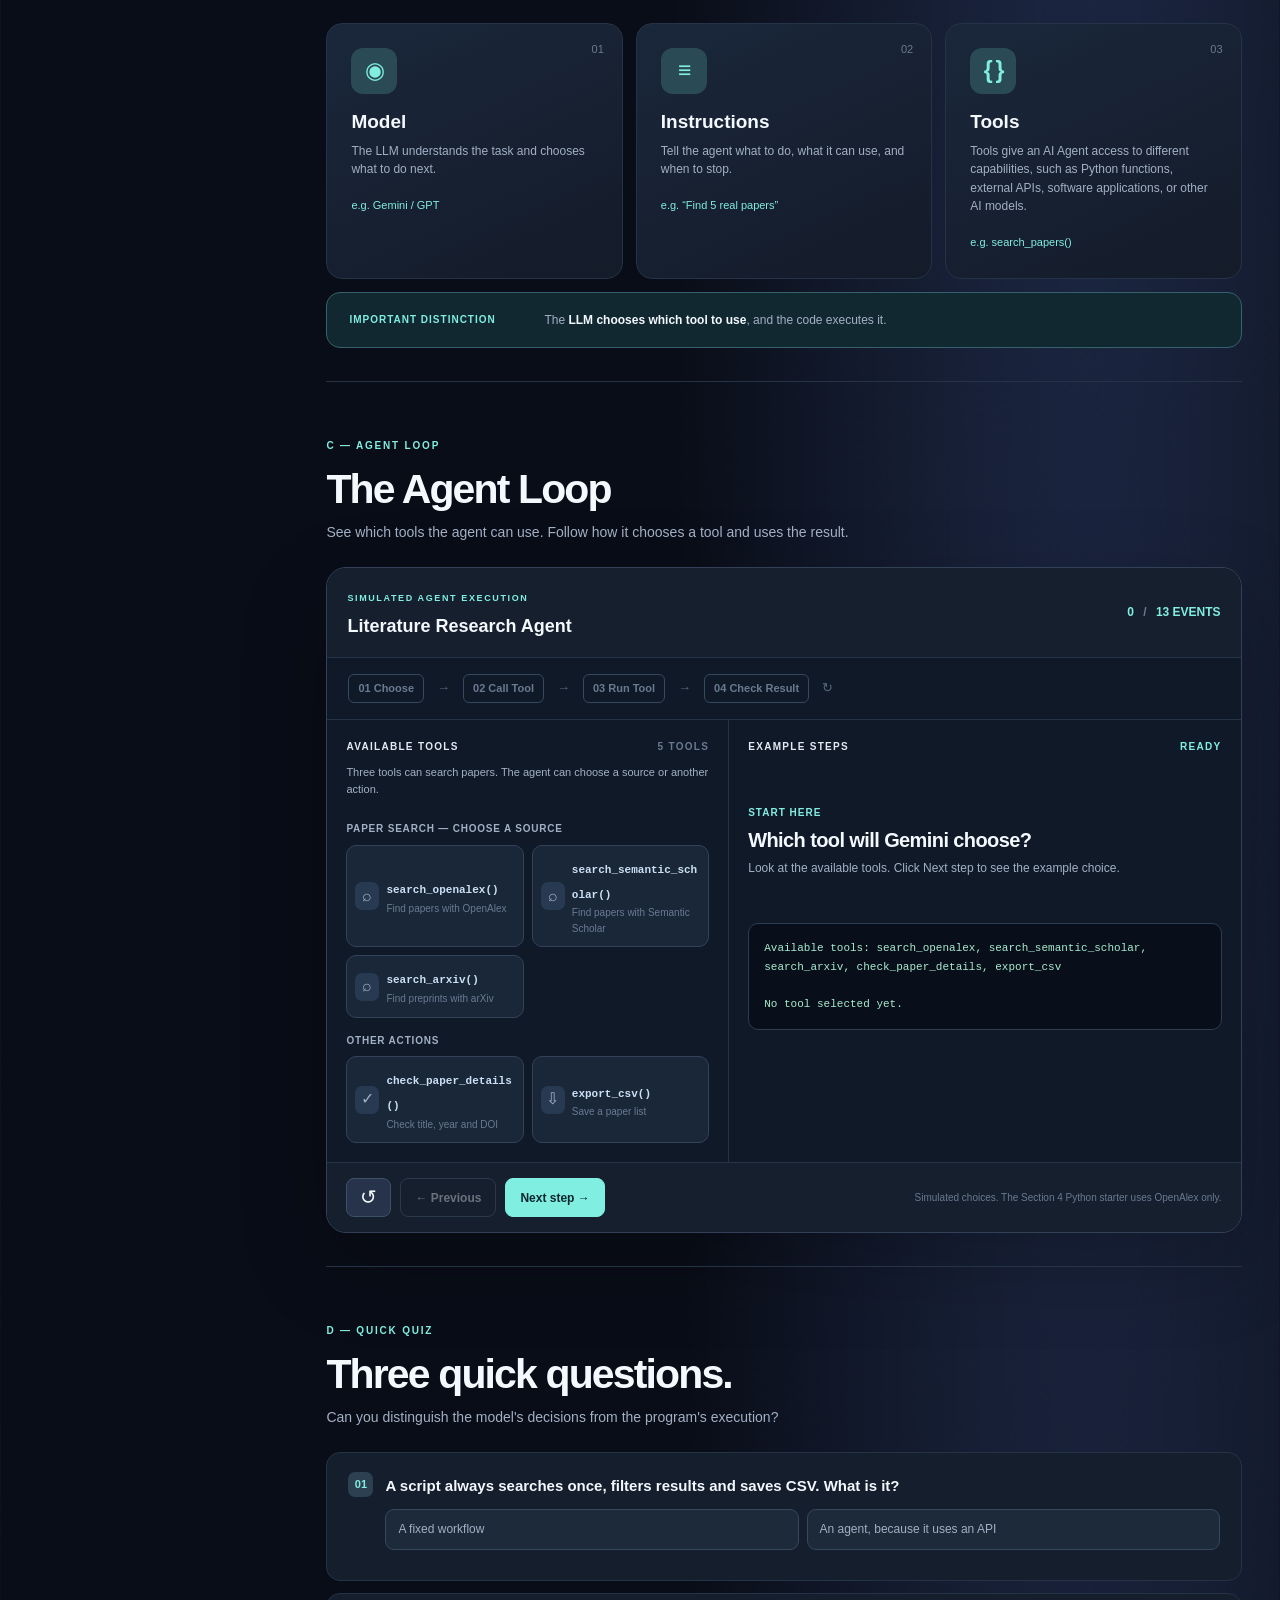
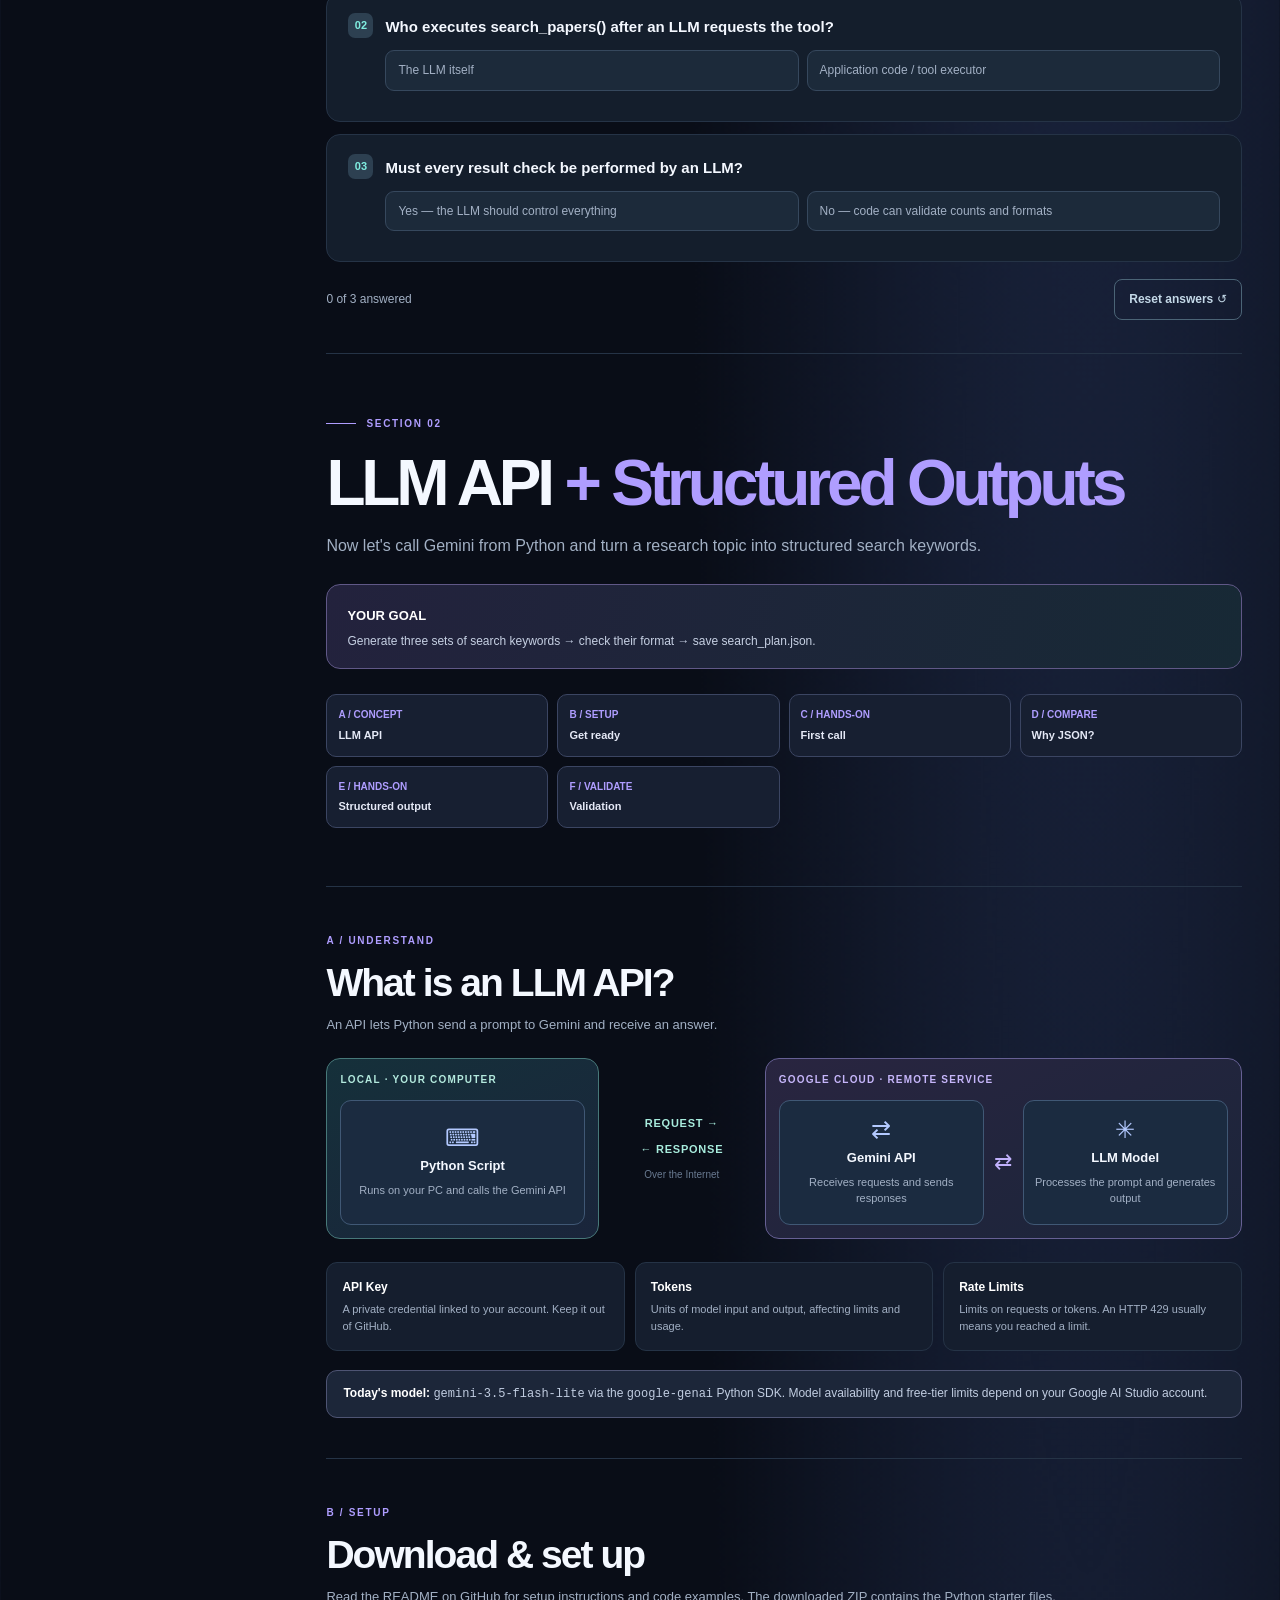
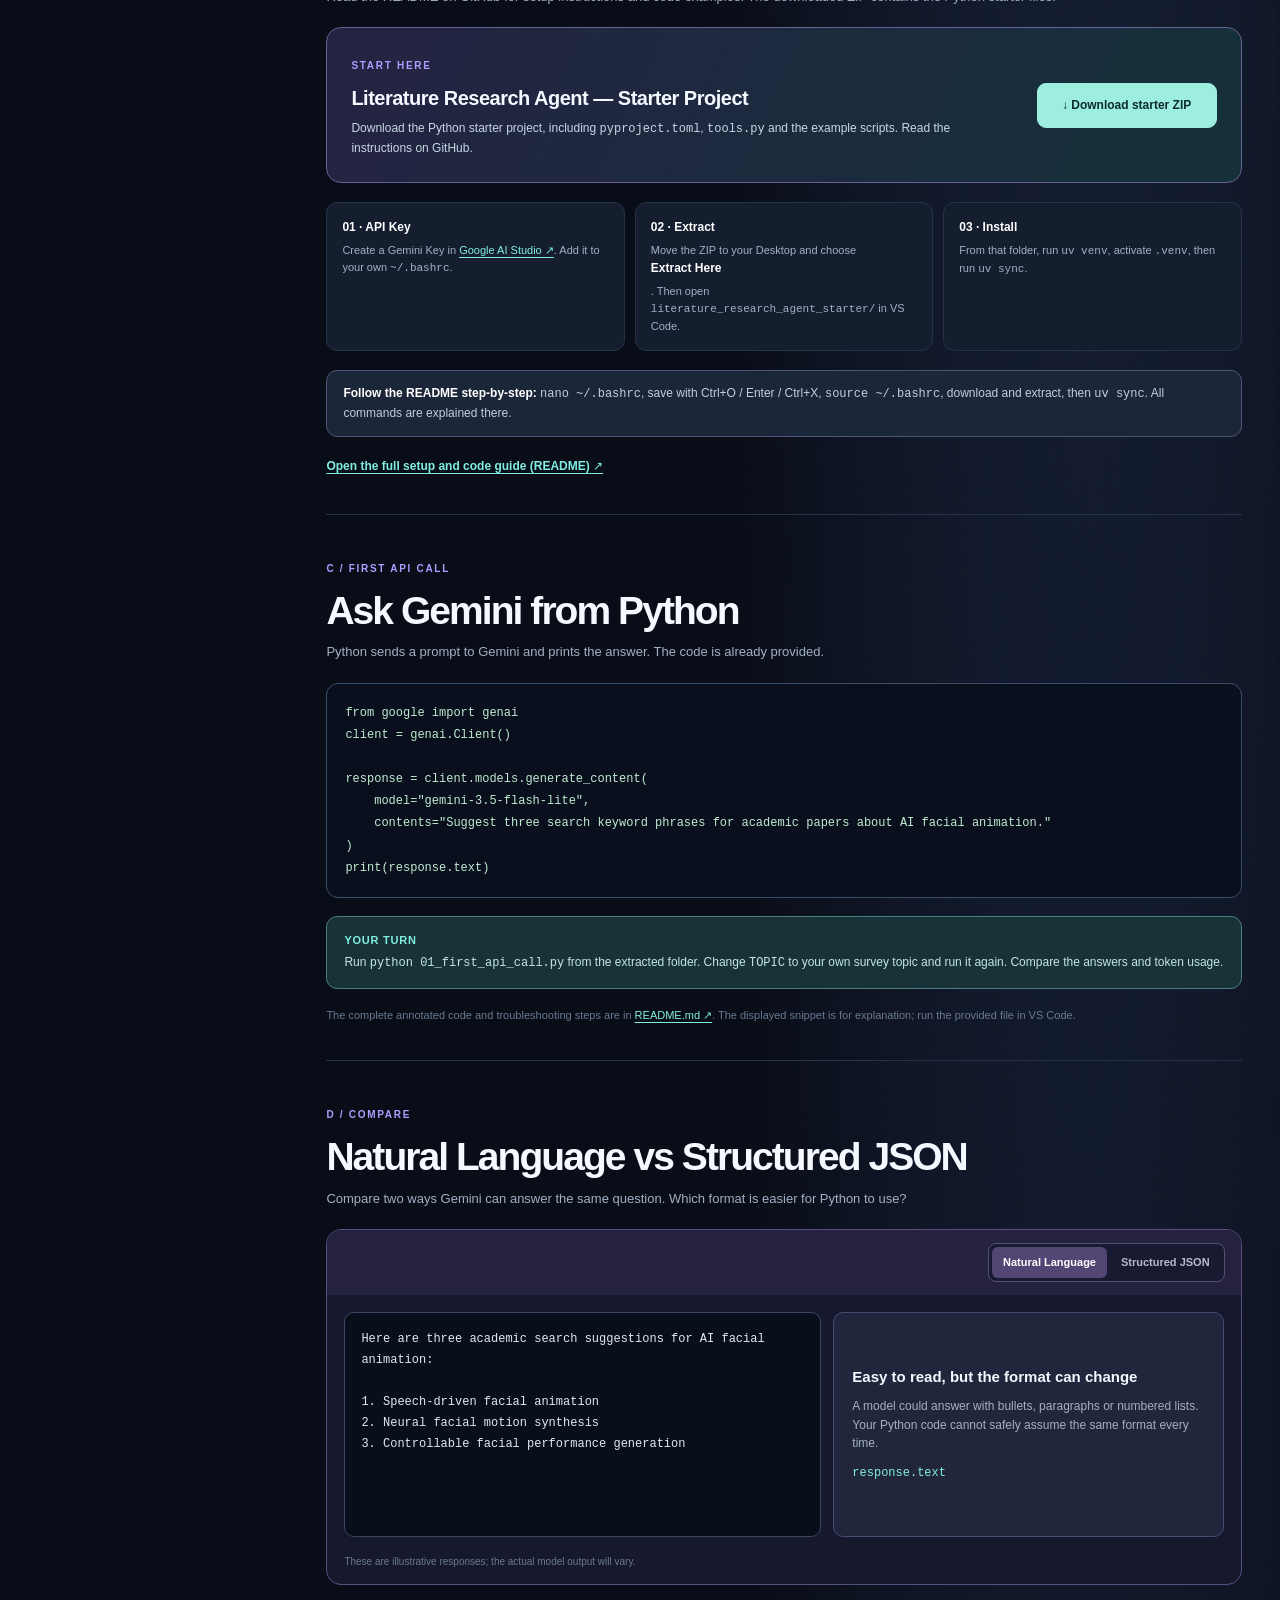
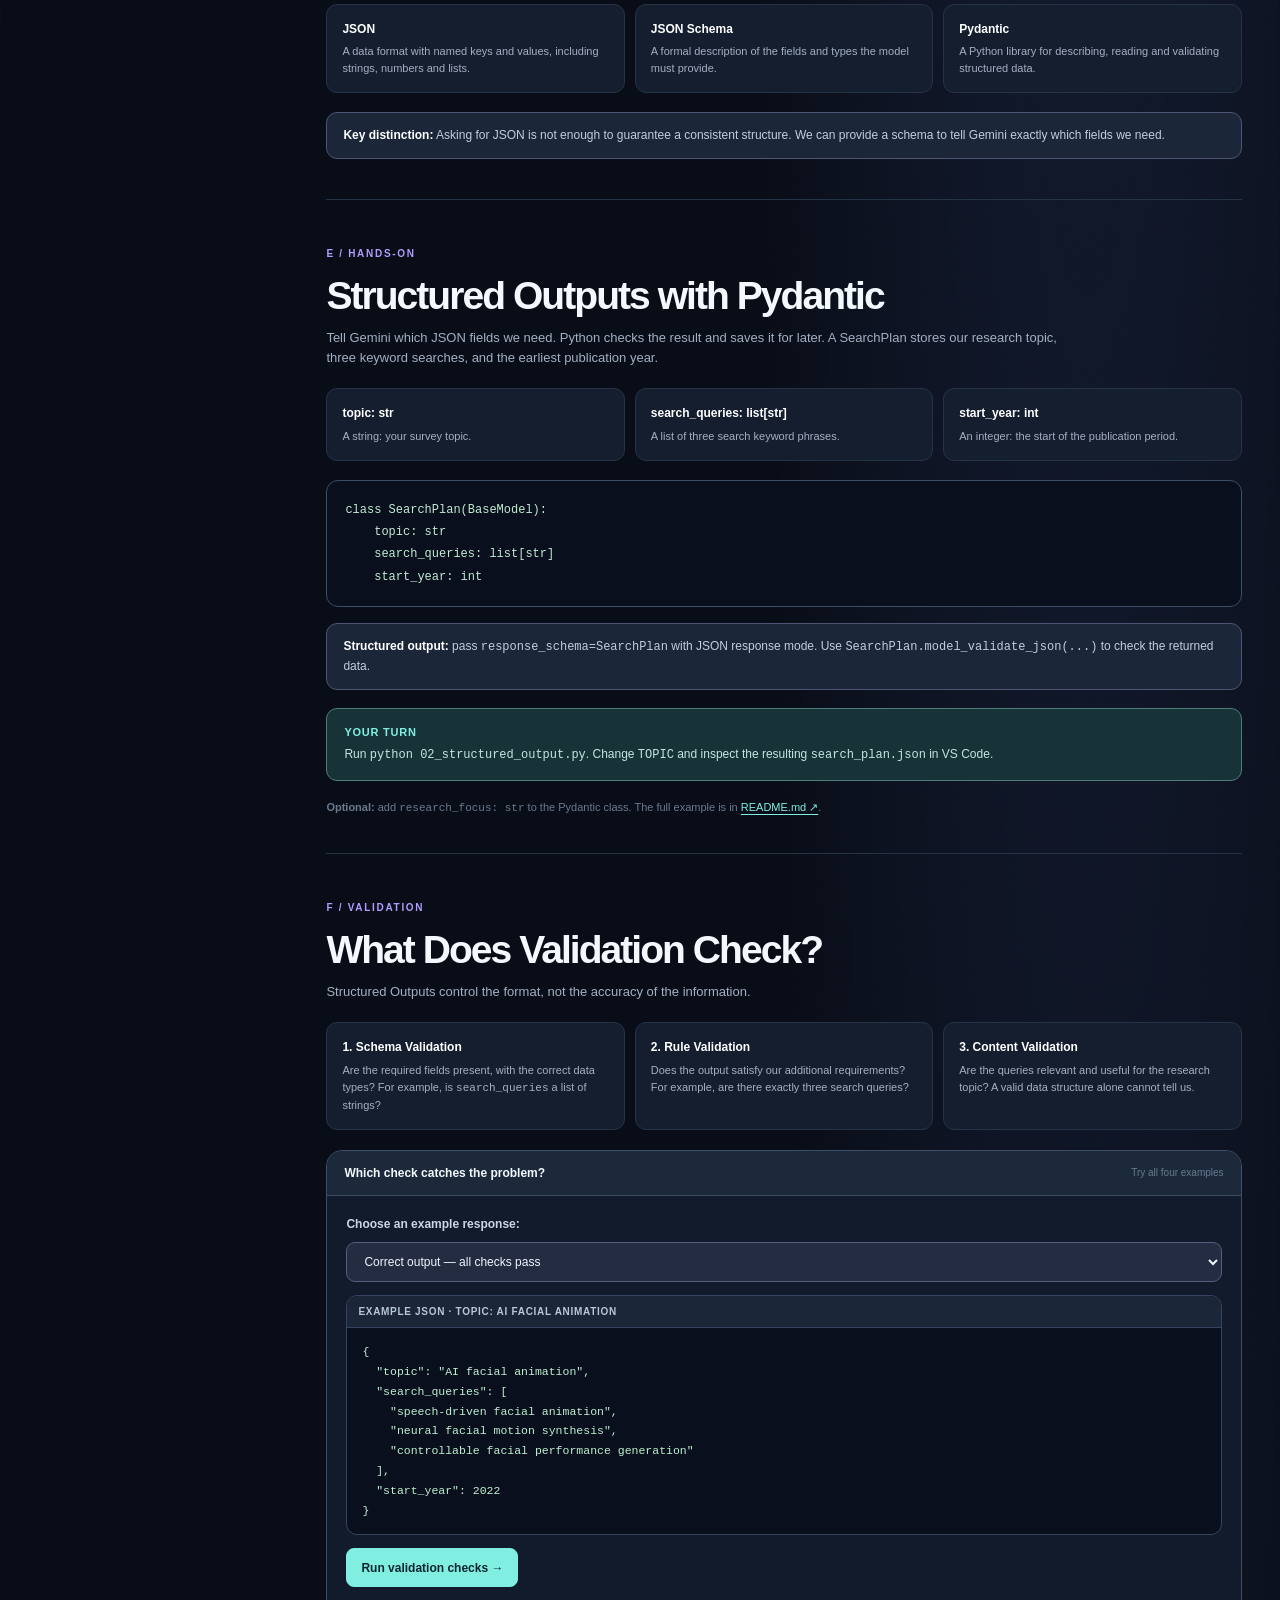
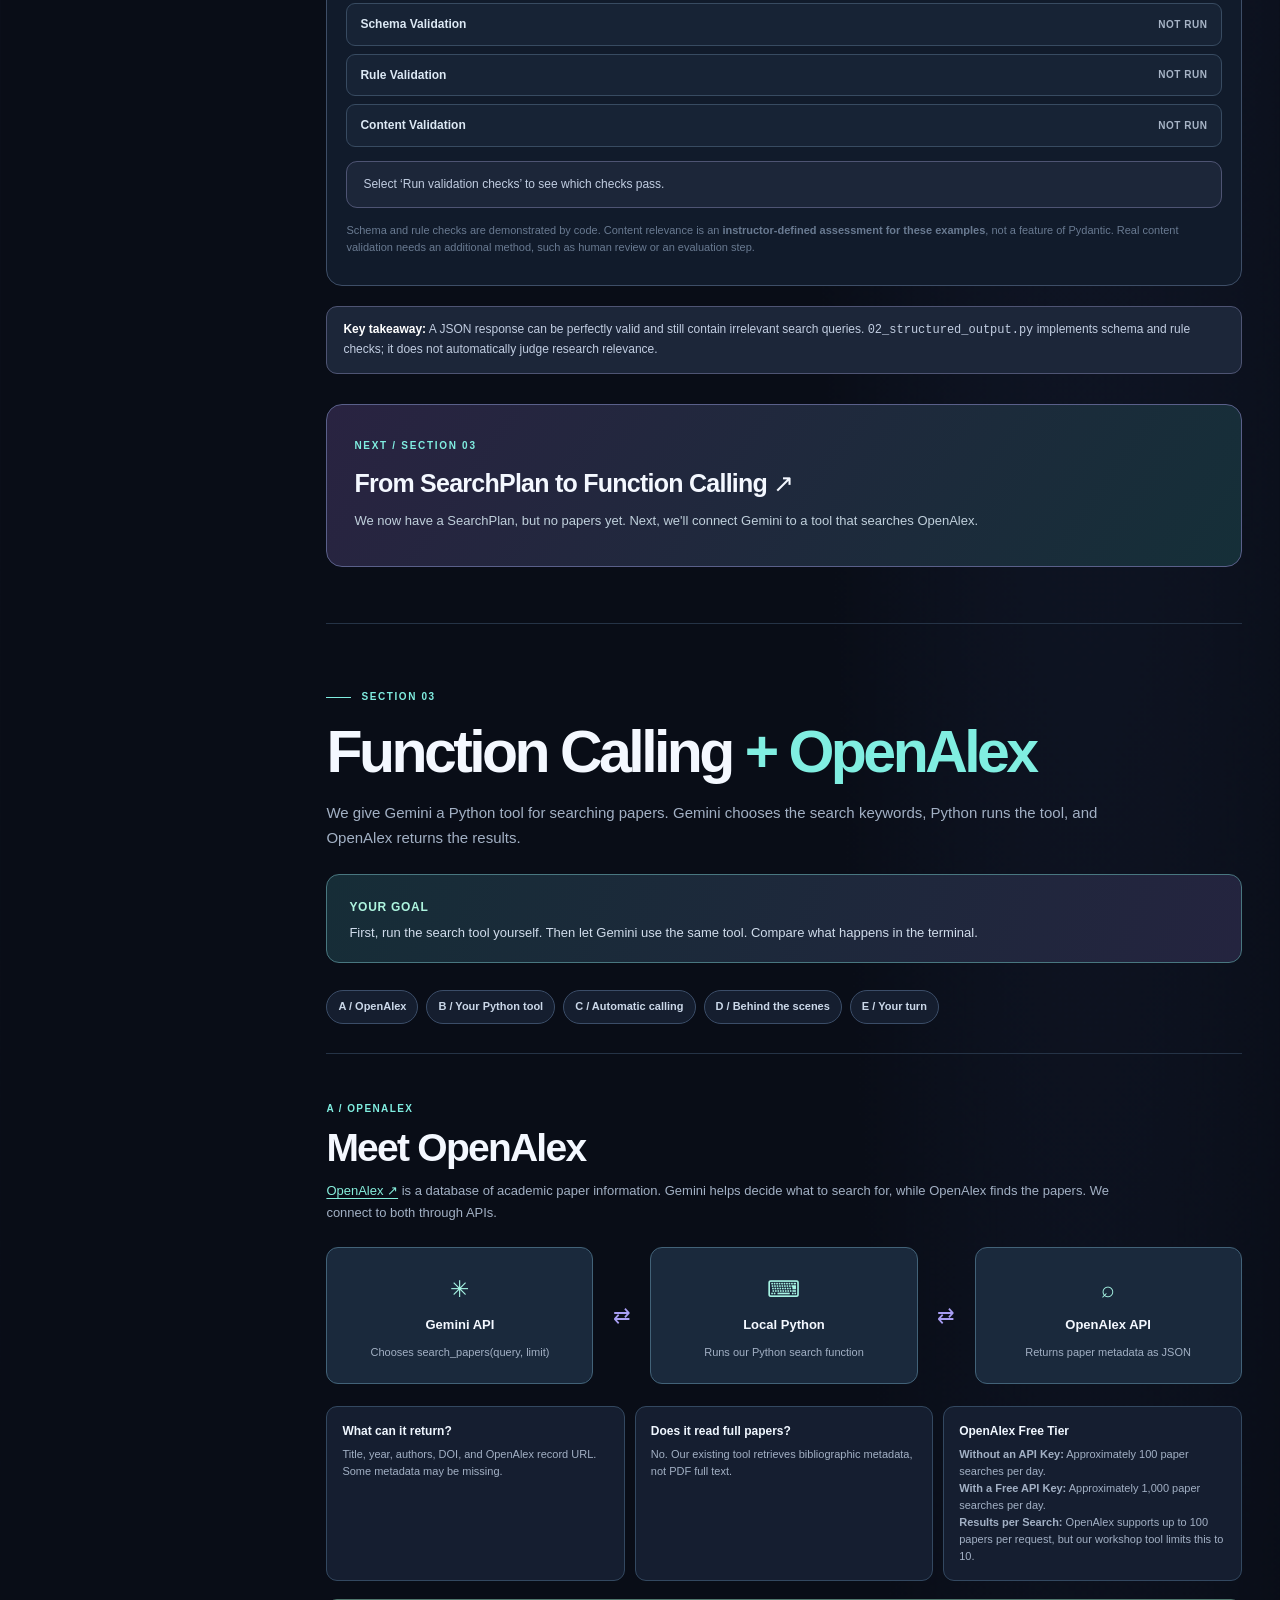
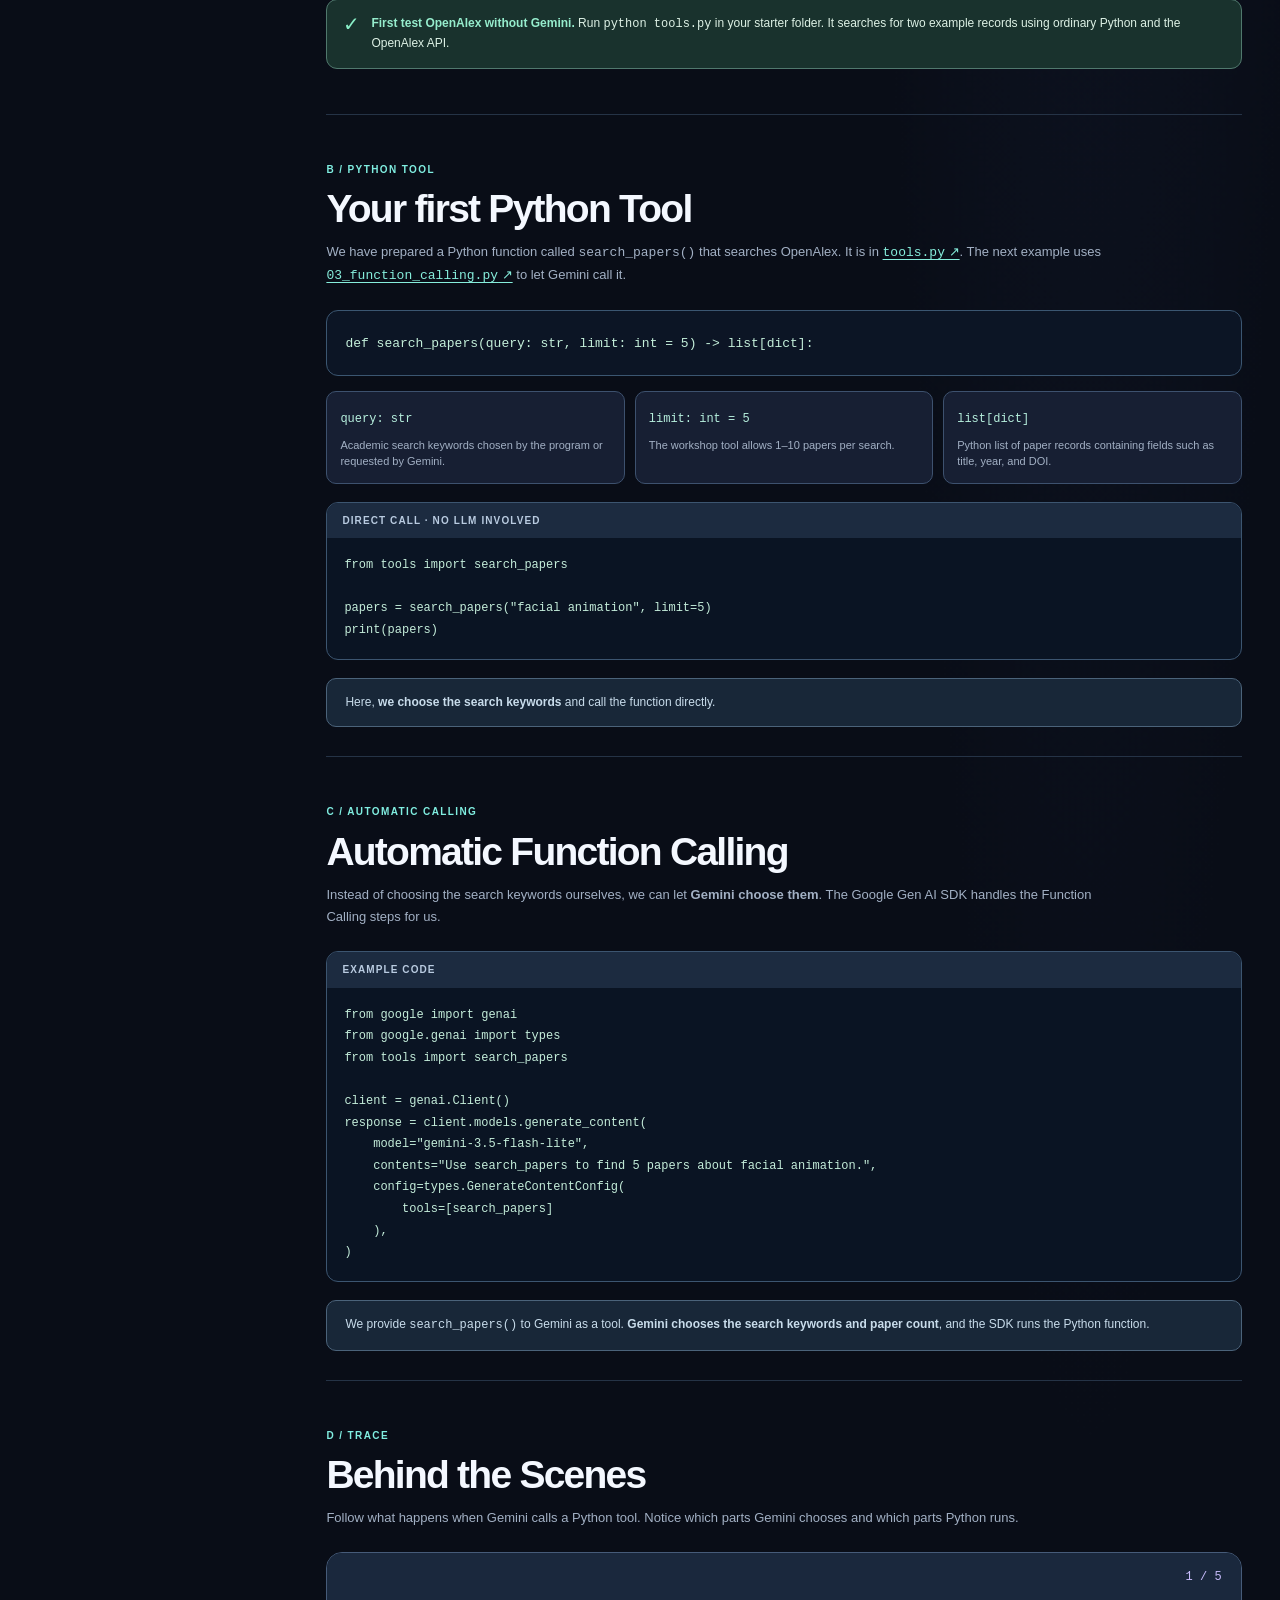
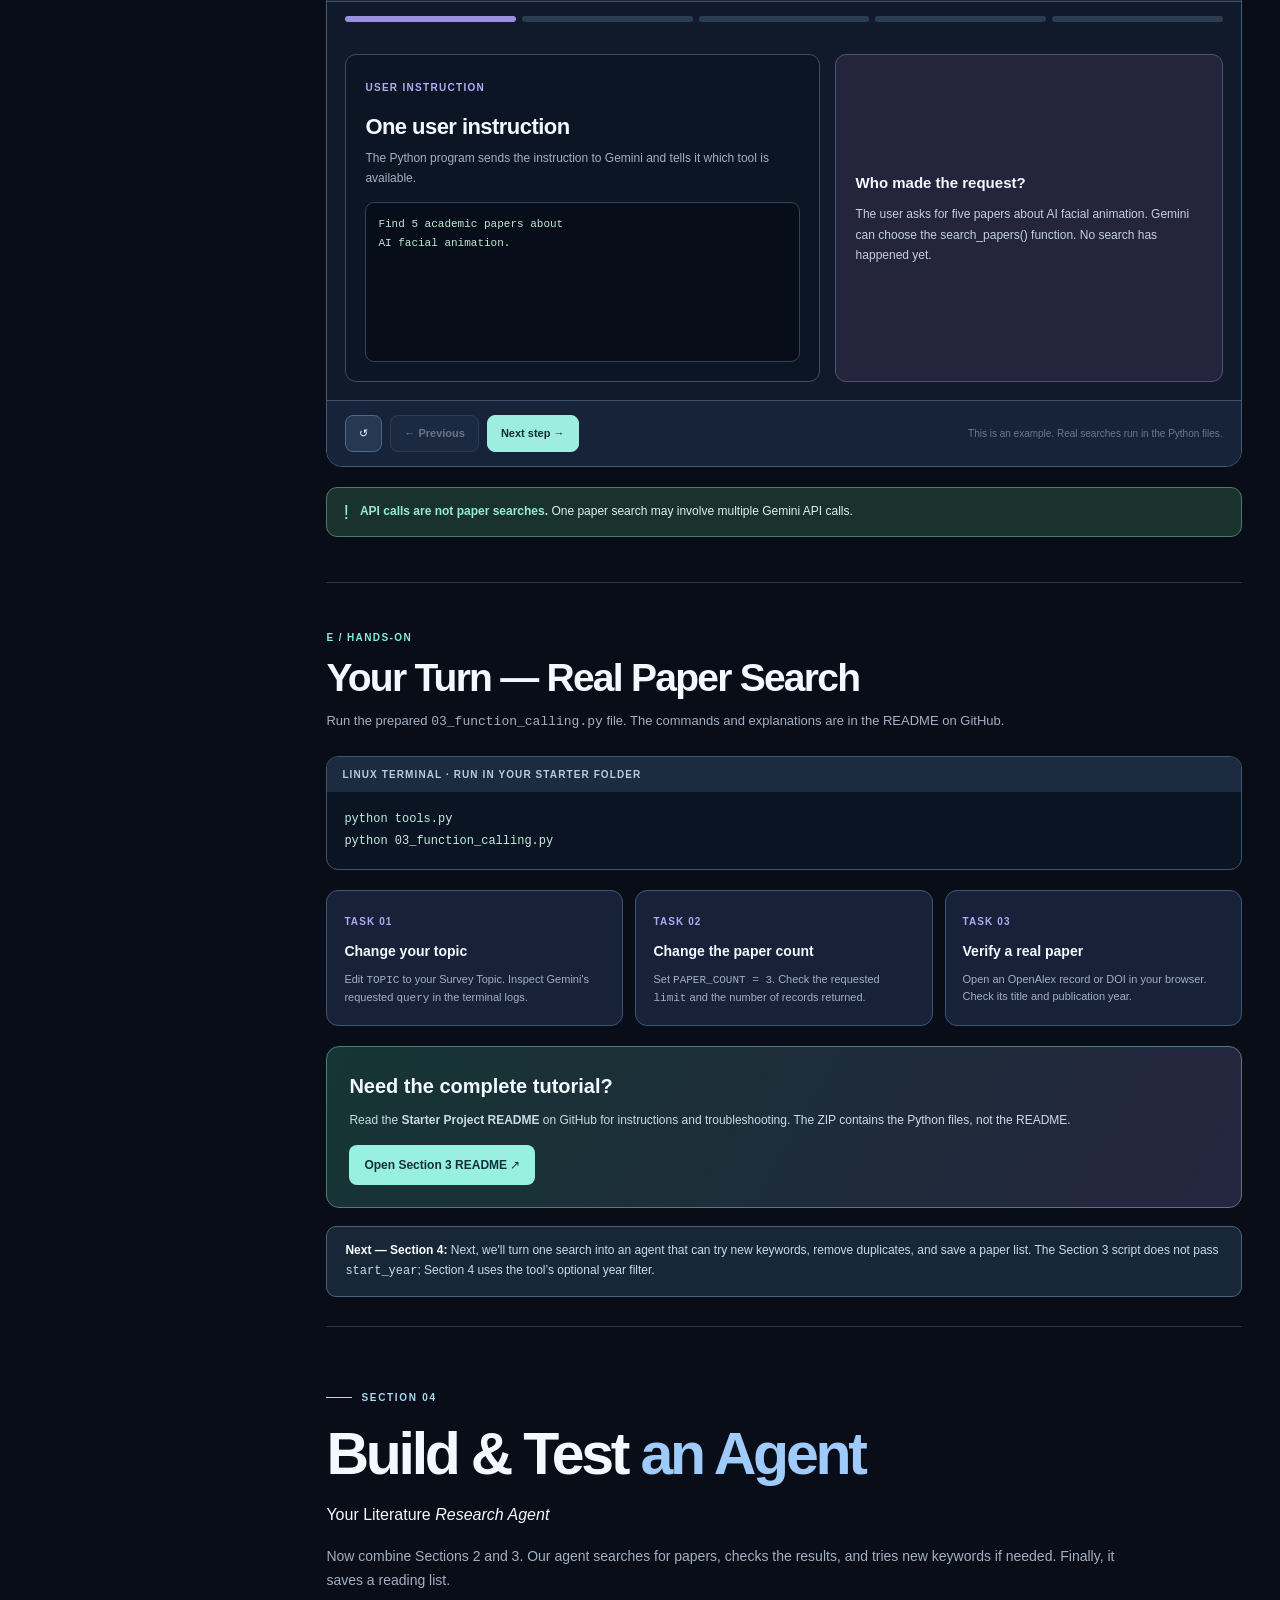
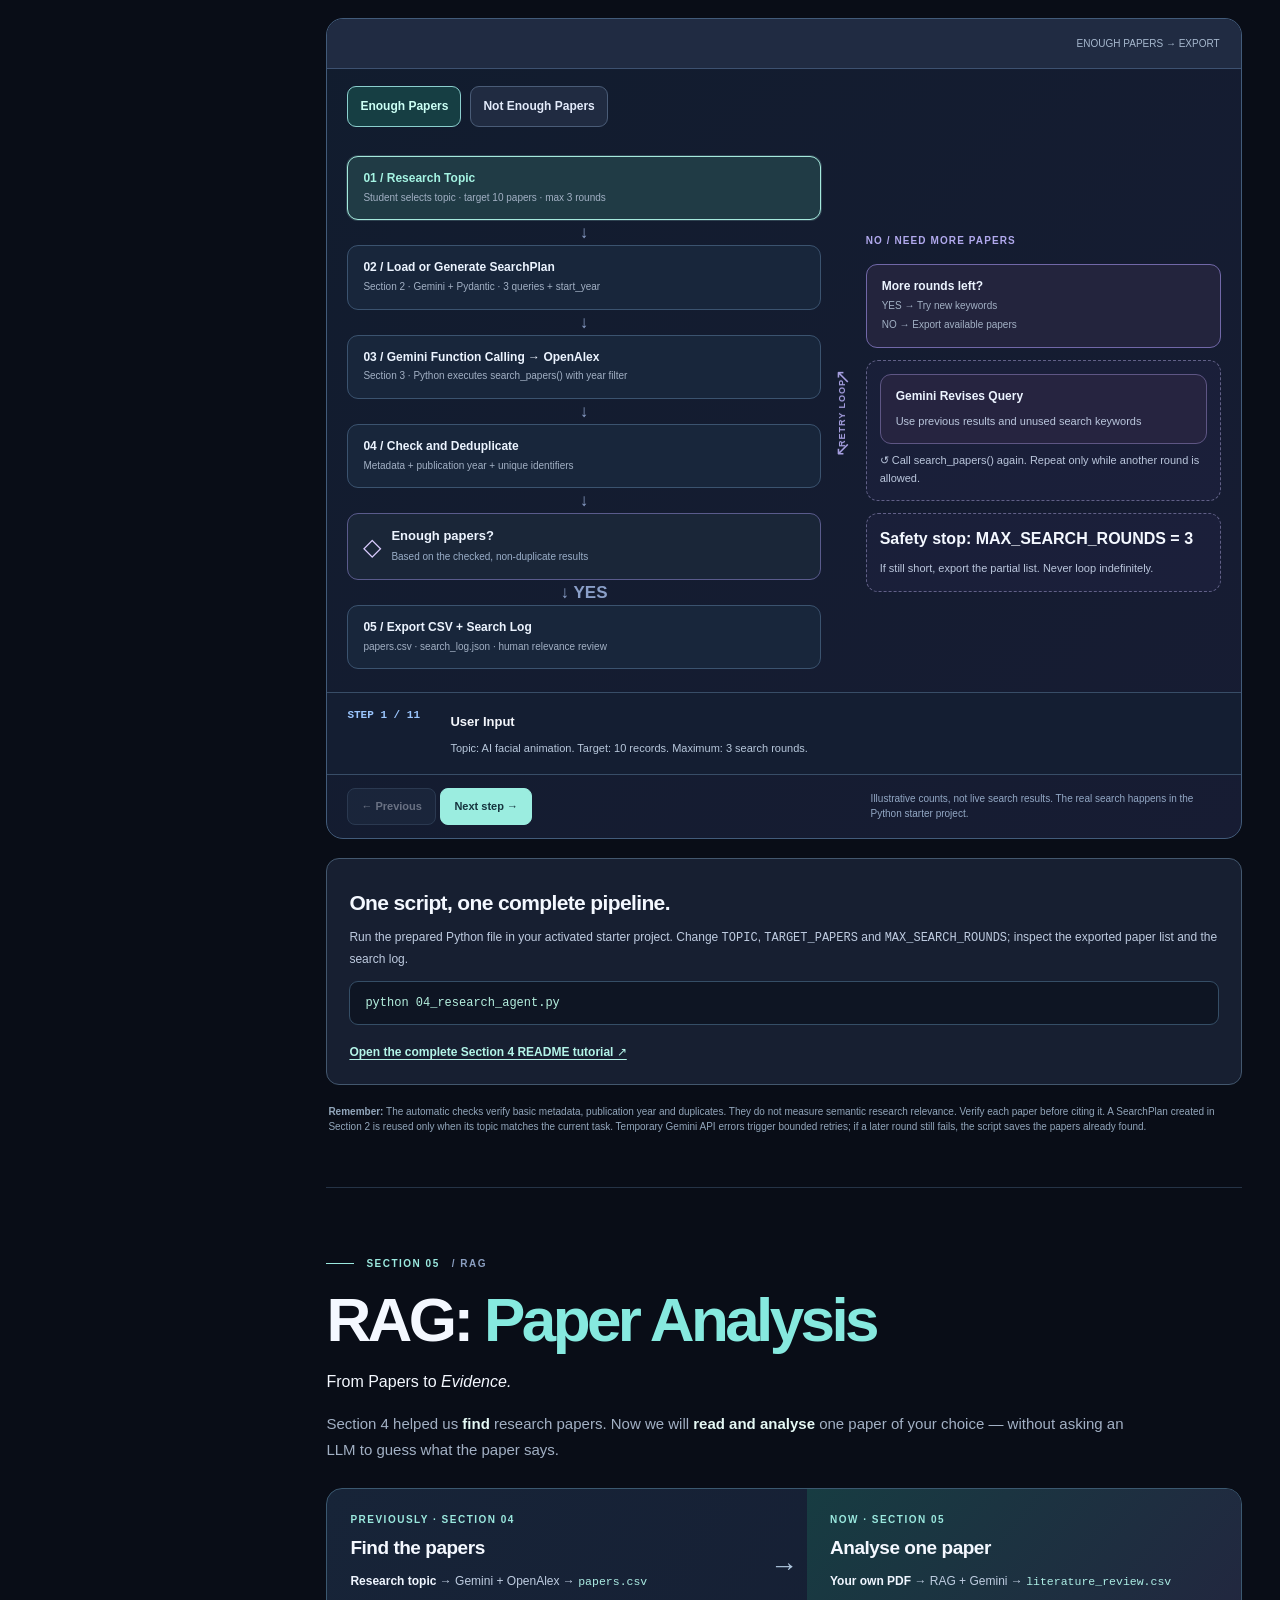
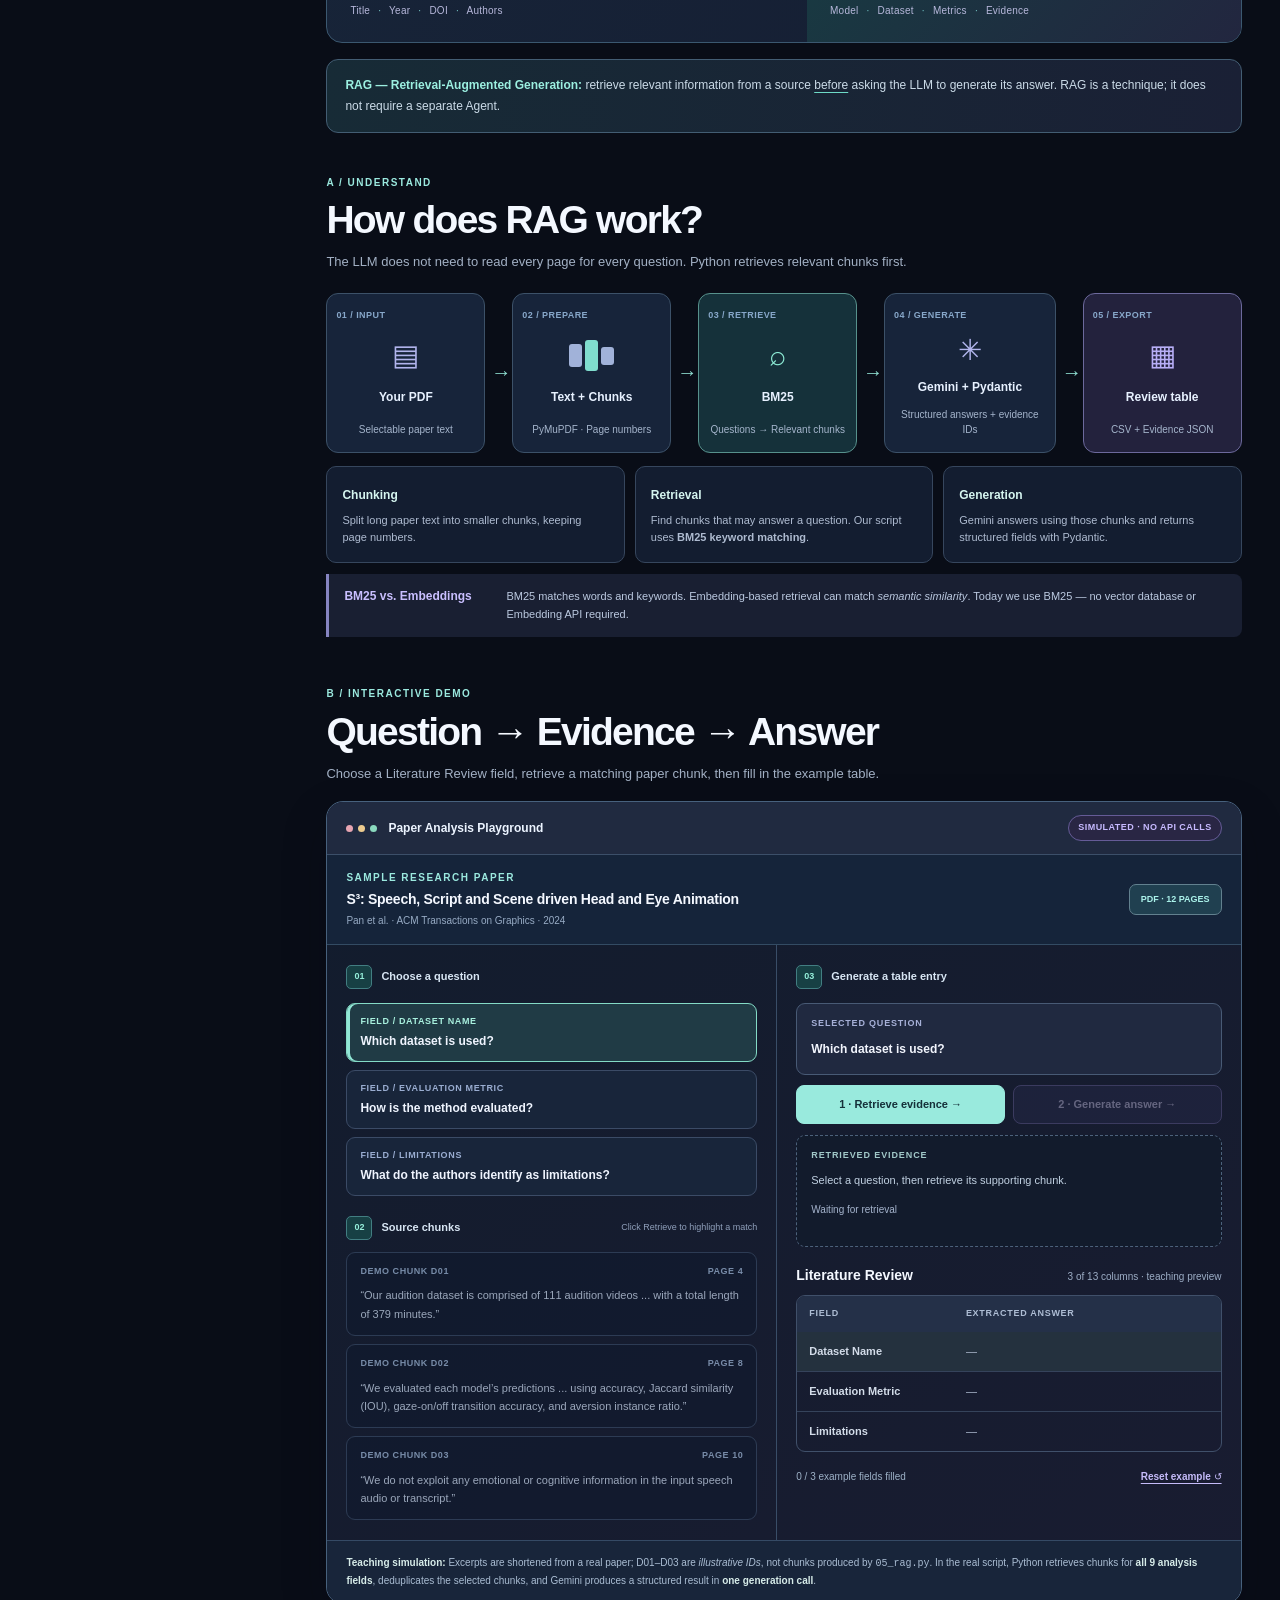
==== commit 81d4b826: "Align Sections 4–8 main titles with sidebar and move former headlines to subtitles" ====
--- a/docs/workshop03/index.html
+++ b/docs/workshop03/index.html
@@ -452,9 +452,10 @@
 </section>
 
 
-<section class="s4-section" id="s4">
+<section class="s4-section" id="s4" aria-labelledby="s4-title">
   <div class="s4-eyebrow">SECTION 04</div>
-  <h2>Your Literature <em>Research Agent</em></h2>
+  <h2 id="s4-title">Build &amp; Test <em>an Agent</em></h2>
+  <p class="lesson-subtitle">Your Literature <em>Research Agent</em></p>
   <p class="s4-lead">Now combine Sections 2 and 3. Our agent searches for papers, checks the results, and tries new keywords if needed. Finally, it saves a reading list.</p>
 
   <div class="s4-pipeline">
@@ -525,7 +526,8 @@
 
 <section class="s5-section" id="s5" aria-labelledby="s5-title">
   <div class="s5-kicker">SECTION 05 <span>/ RAG</span></div>
-  <h2 id="s5-title">From Papers to <em>Evidence.</em></h2>
+  <h2 id="s5-title">RAG: <em>Paper Analysis</em></h2>
+  <p class="lesson-subtitle">From Papers to <em>Evidence.</em></p>
   <p class="s5-lead">Section 4 helped us <strong>find</strong> research papers. Now we will <strong>read and analyse</strong> one paper of your choice — without asking an LLM to guess what the paper says.</p>
 
   <div class="s5-bridge" aria-label="Section 4 and Section 5 comparison">
@@ -694,7 +696,8 @@
 </section>
       <section class="s6-section" id="s6" aria-labelledby="s6-title">
         <div class="s6-kicker">SECTION 06 <span>/ WEB SCRAPING</span></div>
-        <h2 id="s6-title">Find a PDF with <em>Web Scraping.</em></h2>
+        <h2 id="s6-title"><em>Web</em> Scraping</h2>
+        <p class="lesson-subtitle">Find a PDF with <em>Web Scraping.</em></p>
         <p class="s6-lead">A research paper webpage may show a <strong>Download PDF</strong> link. How can Python find that link <strong>inside the webpage's code</strong> — without asking an LLM to read the page?</p>
 
         <div class="s6-head">
@@ -908,7 +911,8 @@
 
       <section class="s7-section" id="s7" aria-labelledby="s7-title">
         <div class="s7-kicker">SECTION 07 <span>/ COMPLETE RESEARCH AGENT</span></div>
-        <h2 id="s7-title">One Agent. <em>Many Research Tasks.</em></h2>
+        <h2 id="s7-title">Complete <em>Research Agent</em></h2>
+        <p class="lesson-subtitle">One Agent. <em>Many Research Tasks.</em></p>
         <p class="s7-lead">We have already built paper search, PDF downloading and RAG analysis. Now we connect these capabilities so <strong>Gemini can choose which Python tool to use</strong> based on a student's request — without running every step manually.</p>
 
         <div class="s7-head">
@@ -1111,7 +1115,8 @@
       </section>
       <section class="s8-section" id="s8" aria-labelledby="s8-title">
         <div class="s8-kicker">SECTION 08 <span>/ AGENT ECOSYSTEM</span></div>
-        <h2 id="s8-title">Beyond a Single Agent. <em>Know the Ecosystem.</em></h2>
+        <h2 id="s8-title">Agent <em>Ecosystem</em></h2>
+        <p class="lesson-subtitle">Beyond a Single Agent. <em>Know the Ecosystem.</em></p>
         <p class="s8-lead">You've built a working Research Agent using Gemini and Python. What are <strong>LangGraph, MCP, Agent Skills and Multi-Agent Systems</strong> — and when would you actually need them? This section is a guide to common terms, <strong>not a coding exercise.</strong></p>
 
         <div class="s8-category-map" aria-label="Four different kinds of Agent technology">
--- a/docs/workshop03/section08.css
+++ b/docs/workshop03/section08.css
@@ -0,0 +1,121 @@
+/* Workshop 03 · Section 08 · Agent Ecosystem (no-code concepts) */
+.s8-section{padding:73px 0 66px;border-top:1px solid var(--line);scroll-margin-top:85px;min-width:0}
+.s8-section *{box-sizing:border-box}
+.s8-section [hidden]{display:none!important}
+.s8-section .s8-kicker,.s8-label,.s8-term-kicker{font-size:10px;font-weight:850;letter-spacing:.14em;color:#9de7d9}
+.s8-kicker{display:flex;align-items:center;gap:11px}
+.s8-kicker:before{content:"";display:block;width:28px;height:1px;background:#91decd}
+.s8-kicker span{color:#9bacc7}
+.s8-section>h2{font-size:clamp(35px,5vw,59px);line-height:1.08;letter-spacing:-.057em;margin:16px 0}
+.s8-section>h2 em,.s8-head h3 em,.s8-final h3 em{font-style:normal;color:#8fe7d5}
+.s8-lead{font-size:15px;line-height:1.8;max-width:810px;color:var(--muted);margin:0 0 26px}
+.s8-lead strong,.s8-head p strong{color:#e4fff5}
+.s8-category-map{display:grid;grid-template-columns:repeat(4,minmax(0,1fr));gap:11px;margin:0 0 12px}
+.s8-category{background:linear-gradient(145deg,#18263b,#182234);border:1px solid #405670;border-radius:12px;padding:16px;min-width:0;display:flex;flex-direction:column;gap:10px}
+.s8-category:nth-child(2){border-color:#447d80}.s8-category:nth-child(4){border-color:#626586}
+.s8-category span{color:#91ddcf;font-size:9px;letter-spacing:.12em;font-weight:850}
+.s8-category strong{font-size:13px;line-height:1.5;color:#eefaff;letter-spacing:-.015em;flex:1}
+.s8-category small{font-size:10px;line-height:1.6;color:#abc3d5}
+.s8-takeaway{font-size:12px;line-height:1.8;border-left:3px solid #87d7c5;background:#142b34;padding:12px 15px;border-radius:0 8px 8px 0;color:#c5dce6;margin:0 0 59px}
+.s8-takeaway strong{color:#adf2e2}
+.s8-head{margin:0 0 20px}
+.s8-head h3{font-size:clamp(26px,3.3vw,38px);line-height:1.13;letter-spacing:-.039em;margin:10px 0 8px}
+.s8-head p{max-width:795px;font-size:13px;line-height:1.8;color:var(--muted);margin:0}
+.s8-framework-grid{display:grid;grid-template-columns:repeat(2,minmax(0,1fr));gap:14px;margin:18px 0 13px}
+.s8-framework,.s8-connection,.s8-info-card,.s8-reliability{background:#152137;border:1px solid #405572;border-radius:13px;padding:21px;min-width:0;display:flex;flex-direction:column}
+.s8-framework-emphasis{border-color:#4b9487;background:linear-gradient(135deg,#183b3b,#17243b)}
+.s8-term-kicker{display:flex;align-items:center;gap:10px;color:#b0c6d6;font-size:9px;letter-spacing:.095em;min-height:32px}
+.s8-symbol{display:grid;place-items:center;flex:none;width:31px;height:31px;border-radius:9px;background:#25504a;border:1px solid #4e8e7f;color:#a7f3dc;font-size:11px;letter-spacing:0;font-weight:850}
+.s8-framework h4,.s8-connection h4,.s8-info-card h4,.s8-reliability h4,.s8-feature h4{font-size:clamp(19px,2.2vw,25px);letter-spacing:-.035em;line-height:1.25;color:#eff9ff;margin:13px 0 10px}
+.s8-connection h4 span,.s8-reliability h4 span{font-weight:500;color:#a1cfcb}
+.s8-framework>p,.s8-connection>p,.s8-info-card>p,.s8-reliability>p,.s8-feature-copy>p{font-size:12px;line-height:1.85;color:#c5d6e4;margin:0 0 17px}
+.s8-framework-foot{border-top:1px solid #3a5968;padding-top:14px;margin-top:auto}
+.s8-framework-foot span{display:block;font-size:9px;font-weight:850;letter-spacing:.13em;color:#9cdecd;margin-bottom:7px}
+.s8-framework-foot p{font-size:11px;line-height:1.8;color:#d1e5ed;margin:0}
+.s8-mini-diagram{border:1px solid #3b526b;background:#111e31;border-radius:11px;padding:16px 18px;margin:0 0 57px}
+.s8-mini-head{font-size:10px;letter-spacing:.11em;color:#a6dccf;font-weight:850}
+.s8-mini-graph{display:flex;align-items:center;gap:11px;justify-content:center;flex-wrap:wrap;margin:16px 0 14px}
+.s8-graph-node{padding:11px 17px;border:1px solid #58778b;background:#20354a;border-radius:8px;color:#edf6ff;font-size:12px;font-weight:750}
+.s8-graph-decision{background:#2c3551;border-color:#8584a7}
+.s8-graph-arrow{color:#9ce4d4;font-size:22px;font-weight:850}
+.s8-graph-pair{display:flex;gap:8px;flex-wrap:wrap}
+.s8-graph-pair>div{border:1px solid #4b827e;background:#193c3a;border-radius:8px;padding:8px 13px;min-width:98px}
+.s8-graph-pair>div:nth-child(2){border-color:#766579;background:#33283d}
+.s8-graph-pair span{font-size:9px;color:#a3cfc2;display:block;margin-bottom:3px}
+.s8-graph-pair strong{font-size:11px;color:#e7fcf5}
+.s8-mini-diagram p{font-size:11px;line-height:1.8;color:#bed2e1;margin:0}
+.s8-mini-diagram p strong{color:#c6f7e9}
+.s8-connection-grid{display:grid;grid-template-columns:repeat(2,minmax(0,1fr));gap:13px;margin:20px 0 58px}
+.s8-connection-wide{grid-column:1/-1;display:block;background:linear-gradient(120deg,#193137,#1a253b);border-color:#4d8983}
+.s8-connection-wide>p{max-width:815px}
+.s8-connection h4{margin-bottom:8px}
+.s8-protocol-visual{display:flex;align-items:center;justify-content:center;gap:17px;flex-wrap:wrap;margin:19px 0;padding:15px;border-radius:10px;background:#12263a;border:1px solid #385b65}
+.s8-protocol-box{border:1px solid #526f83;padding:12px 15px;border-radius:8px;background:#203248;color:#e7f2fe;font-size:12px;font-weight:800;text-align:center}
+.s8-protocol-link{font-size:13px;color:#9eecdc;font-weight:850;letter-spacing:.02em}
+.s8-lesson-comparison{background:#1a3c3c;border-left:3px solid #8cdec5;border-radius:0 8px 8px 0;padding:11px 15px;margin:0!important}
+.s8-lesson-comparison strong{color:#b6eee2}
+.s8-connection code,.s8-info-card code,.s8-reliability code{font:inherit;color:#a3edde;overflow-wrap:anywhere}
+.s8-detail-example{display:flex;flex-direction:column;gap:7px;background:#1c3042;border:1px solid #3b5e65;border-radius:9px;padding:12px;margin-top:auto}
+.s8-detail-example strong{font-size:9px;letter-spacing:.1em;color:#98e2d2;text-transform:uppercase}
+.s8-detail-example span{font-size:11px;line-height:1.7;color:#d2e2ef}
+.s8-card-distinction{font-size:11px!important;line-height:1.8!important;color:#b1cfdd!important;border-top:1px solid #395269;margin:15px 0 0!important;padding-top:13px}
+.s8-card-distinction strong{color:#dcfff3}
+.s8-feature{display:grid;grid-template-columns:minmax(0,.95fr) minmax(0,1.05fr);gap:20px;border:1px solid #4b837c;background:linear-gradient(120deg,#183438,#172339);padding:22px;border-radius:13px;margin:18px 0 14px}
+.s8-feature h4{margin-top:13px}.s8-feature-copy>p{margin-bottom:11px}.s8-feature-copy .s8-caution{font-size:11px;line-height:1.75;color:#b8d9d2;margin:0}
+.s8-caution strong{color:#b4ffea}
+.s8-multi-diagram{border:1px solid #3d6773;border-radius:10px;background:#13263a;display:flex;flex-direction:column;align-items:center;justify-content:center;gap:11px;padding:22px 16px;min-width:0}
+.s8-multi-head{border:1px solid #6fae9c;background:#214d4a;padding:13px 18px;border-radius:9px;color:#ddfff4;font-size:12px;font-weight:800;text-align:center}
+.s8-multi-lines{width:75%;display:flex;justify-content:space-between;color:#a7ead9;font-size:24px;line-height:1}
+.s8-multi-roles{display:grid;grid-template-columns:repeat(3,minmax(0,1fr));gap:8px;width:100%}
+.s8-multi-roles span{display:grid;place-items:center;border:1px solid #4b6179;border-radius:8px;background:#1e3248;min-height:64px;color:#d6e8f2;font-size:11px;font-weight:700;text-align:center;padding:8px;line-height:1.4}
+.s8-architecture-grid{display:grid;grid-template-columns:repeat(2,minmax(0,1fr));gap:13px;margin-bottom:14px}
+.s8-info-card h4{font-size:21px}
+.s8-pattern{border-top:1px solid #364c65;padding-top:12px;margin-top:6px}
+.s8-pattern strong{font-size:12px;color:#a6eddb}
+.s8-pattern p{font-size:11px;line-height:1.8;color:#c2d4e5;margin:7px 0 10px}
+.s8-pattern-line{font:750 10px ui-monospace,Consolas,monospace;letter-spacing:.025em;color:#d9eaf1;background:#1d3442;padding:9px 10px;border-radius:6px;display:inline-block}
+.s8-info-card .s8-card-distinction{margin-top:auto!important}
+.s8-extra{border-left:3px solid #7ac9c0;background:#142933;color:#bbd5dc;border-radius:0 8px 8px 0;padding:14px 16px;font-size:11px;line-height:1.85;margin:0 0 57px}
+.s8-extra strong{color:#c3f6e8}
+.s8-reliability-grid{display:grid;grid-template-columns:repeat(2,minmax(0,1fr));gap:13px;margin:19px 0 59px}
+.s8-reliability h4{font-size:20px}
+.s8-reliability>p{margin-bottom:16px}
+.s8-quiz{border:1px solid #49716f;border-radius:16px;background:#142039;overflow:hidden;margin:20px 0 52px}
+.s8-quiz-bar{display:flex;align-items:center;gap:11px;background:#212c44;border-bottom:1px solid #3f5670;padding:15px 18px}
+.s8-dots{display:flex;gap:5px}.s8-dots i{display:block;background:#a1a9bf;width:7px;height:7px;border-radius:50%}.s8-dots i:first-child{background:#f4bac4}.s8-dots i:nth-child(2){background:#f5d69d}.s8-dots i:nth-child(3){background:#8be8cd}
+.s8-quiz-bar strong{font-size:12px;color:#eef8ff}.s8-quiz-offline{margin-left:auto;font-size:9px;letter-spacing:.09em;color:#b0e4db}
+.s8-progress-track{height:4px;background:#324761}.s8-progress-fill{height:100%;width:0%;background:#93dfce;transition:width .2s}
+.s8-quiz-body{padding:23px}
+.s8-quiz-meta{display:flex;align-items:center;justify-content:space-between;gap:13px}
+.s8-quiz-meta span:first-child{font-size:10px;letter-spacing:.11em;font-weight:850;color:#9de7d7}
+.s8-quiz-meta span:last-child{font-size:10px;color:#b7cad8;text-align:right}
+.s8-quiz-body h4{max-width:790px;font-size:clamp(18px,2.1vw,24px);line-height:1.45;letter-spacing:-.035em;margin:17px 0 21px}
+.s8-choices{display:grid;gap:10px;max-width:840px}
+.s8-choice{display:flex;align-items:center;gap:12px;text-align:left;cursor:pointer;background:#1d2e45;color:#e5f1f8;border:1px solid #455a70;border-radius:10px;padding:12px 14px;font:inherit;width:100%;transition:background .15s,border-color .15s}
+.s8-choice:hover{border-color:#80d5c4;background:#223c4d}
+.s8-choice-letter{display:grid;place-items:center;border-radius:7px;background:#34445e;flex:none;min-width:28px;height:28px;font:800 11px ui-monospace,Consolas,monospace;color:#bed7e6}
+.s8-choice-title{font-size:12px;line-height:1.6;font-weight:700;overflow-wrap:anywhere}
+.s8-choice.s8-choice-correct{border-color:#75cfb3;background:#1d4540}.s8-choice.s8-choice-correct .s8-choice-letter{background:#307d66;color:#ecfff8}
+.s8-choice.s8-choice-wrong{border-color:#c98591;background:#3c293e}.s8-choice.s8-choice-wrong .s8-choice-letter{background:#865366}
+.s8-feedback{padding:14px 17px;border:1px solid #487b78;border-radius:9px;background:#18393b;margin:14px 0 0}
+.s8-feedback-correct{border-color:#52a98d}.s8-feedback-wrong{border-color:#a7848e;background:#2b2a3b}
+.s8-feedback strong{font-size:12px;color:#e9faf8}.s8-feedback p{font-size:11px;line-height:1.8;color:#c8d8e8;margin:6px 0 0}
+.s8-quiz-controls{display:flex;justify-content:flex-end;margin-top:16px}
+.s8-next{background:#a4ead6;border:1px solid #bdf4e9;border-radius:8px;padding:11px 17px;color:#0c302c;font-size:11px;font-weight:850;cursor:pointer}.s8-next:hover{background:#caffed}.s8-next:disabled{cursor:not-allowed;opacity:.38}
+.s8-quiz-footnote{border-top:1px solid #344963;padding:12px 21px;margin:0;color:#a6bdcf;font-size:10px;line-height:1.7}
+.s8-result{text-align:center;padding:28px 21px 30px}
+.s8-result-eyebrow{font-size:10px;letter-spacing:.12em;font-weight:850;color:#9bead4}
+.s8-score{display:flex;flex-direction:column;gap:6px;margin:16px 0}
+.s8-score strong{font-size:54px;line-height:1.1;letter-spacing:-.06em;color:#ddfff3}.s8-score span{font-size:12px;color:#bfcfe2}
+.s8-result p{font-size:12px;line-height:1.8;color:#bcd1de;margin:0 auto 22px;max-width:540px}
+.s8-final{padding:24px 26px;border:1px solid #4e8d85;border-radius:13px;background:linear-gradient(130deg,#193c3c,#1b2740)}
+.s8-final>span{font-size:10px;letter-spacing:.13em;color:#9de7d1;font-weight:850}
+.s8-final h3{font-size:clamp(23px,3vw,34px);line-height:1.2;letter-spacing:-.04em;margin:10px 0}
+.s8-final p{max-width:800px;font-size:12px;line-height:1.8;color:#c7dbe5;margin:0 0 20px}
+.s8-final a{display:inline-block;color:#0e302d;background:#b3f2dd;border-radius:8px;padding:11px 14px;text-decoration:none;font-size:11px;font-weight:800}
+.s8-final a:hover{background:#d4fff0}
+.s8-visually-hidden{position:absolute;width:1px;height:1px;padding:0;margin:-1px;overflow:hidden;clip:rect(0,0,0,0);white-space:nowrap;border:0}
+@media(max-width:1060px){.s8-category-map{grid-template-columns:repeat(2,minmax(0,1fr))}.s8-feature{grid-template-columns:1fr}.s8-multi-diagram{padding:16px;min-height:175px}}
+@media(max-width:740px){.s8-section{padding:57px 0 45px}.s8-framework-grid,.s8-architecture-grid,.s8-reliability-grid,.s8-connection-grid{grid-template-columns:1fr}.s8-connection-wide{grid-column:auto}.s8-quiz-body{padding:16px}.s8-quiz-meta{align-items:flex-start}.s8-quiz-meta span:last-child{max-width:49%}.s8-protocol-visual{gap:9px}.s8-mini-graph{gap:6px}.s8-graph-node{padding:9px 10px}}
+@media(max-width:480px){.s8-category-map{grid-template-columns:1fr}.s8-category{gap:6px}.s8-section>h2{font-size:34px}.s8-framework,.s8-connection,.s8-info-card,.s8-reliability{padding:17px}.s8-feature{padding:17px}.s8-protocol-visual{flex-direction:column}.s8-protocol-link{transform:rotate(90deg)}.s8-multi-roles span{font-size:10px;padding:6px}.s8-quiz-bar{padding:12px}.s8-quiz-offline{font-size:8px}.s8-quiz-meta{display:block}.s8-quiz-meta span:last-child{display:block;text-align:left;max-width:none;margin-top:7px}.s8-final{padding:21px}}
+@media(prefers-reduced-motion:reduce){.s8-section *{transition:none!important}}
